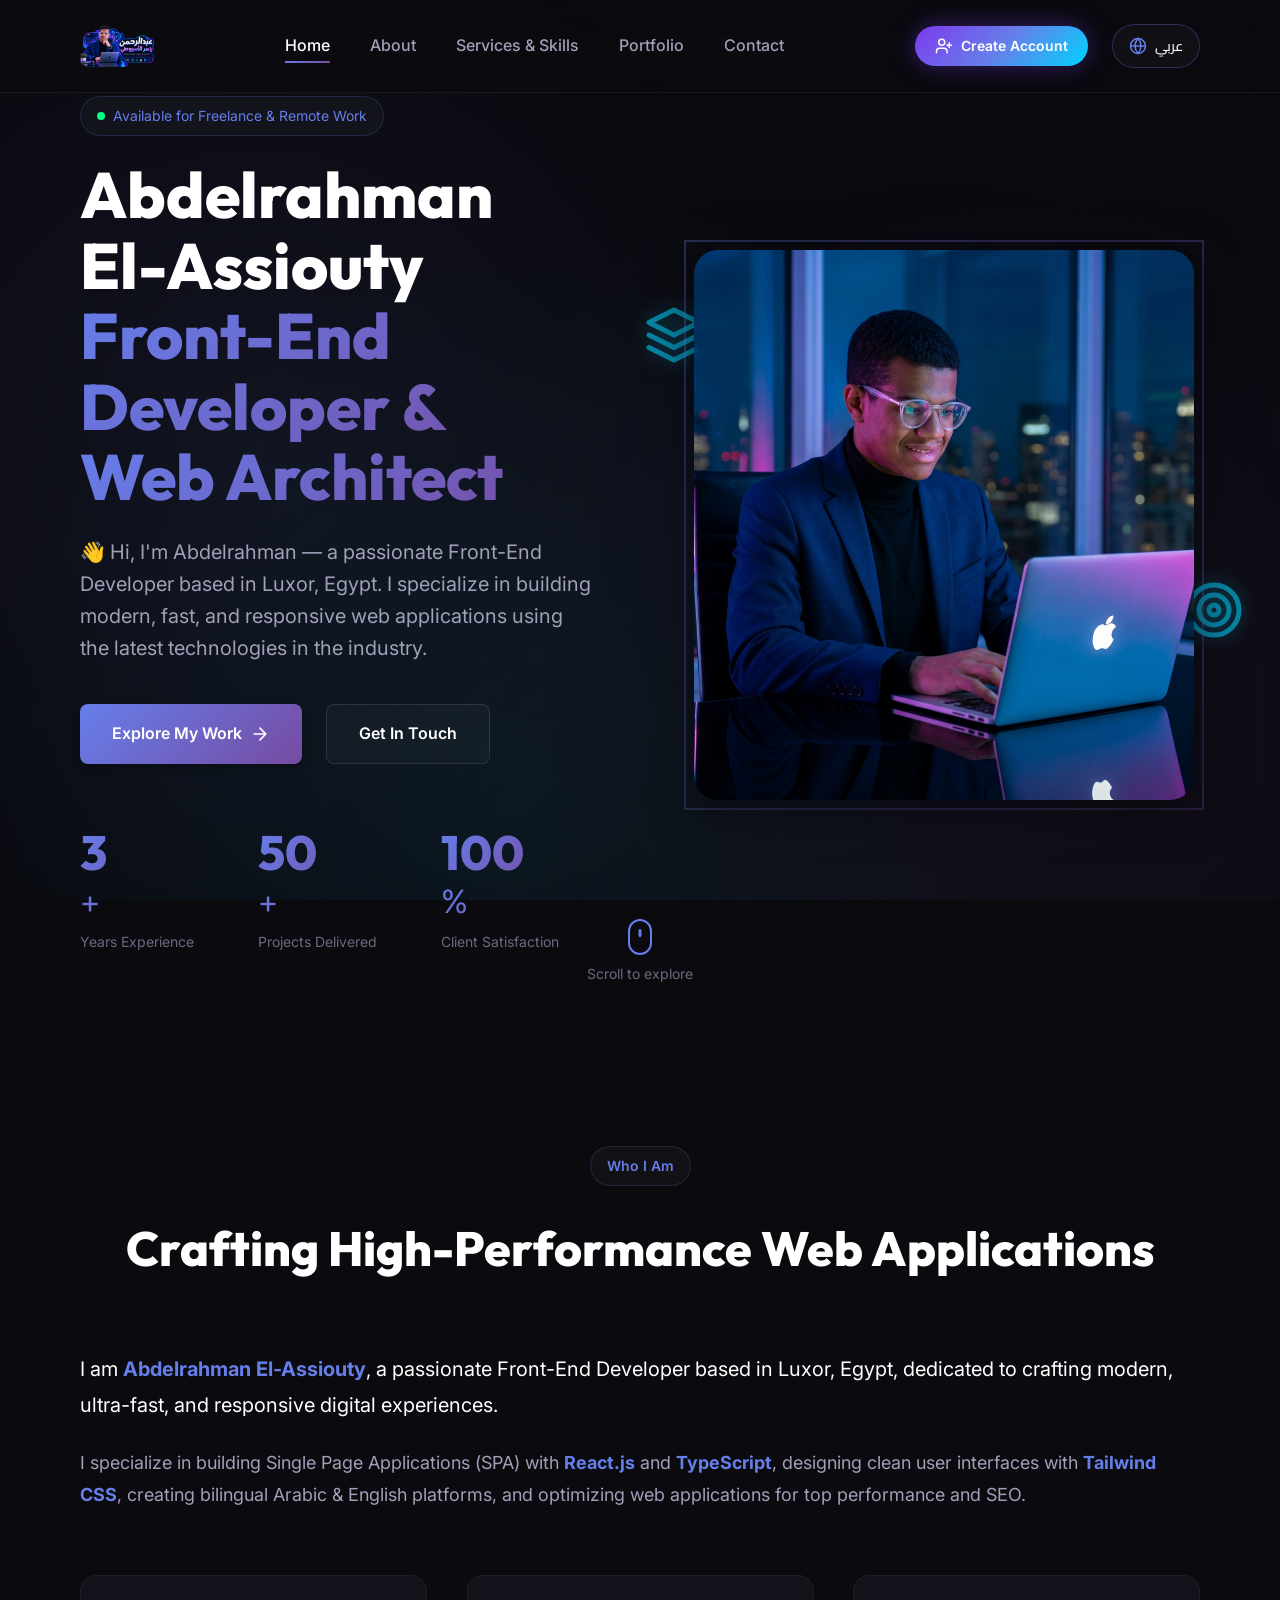
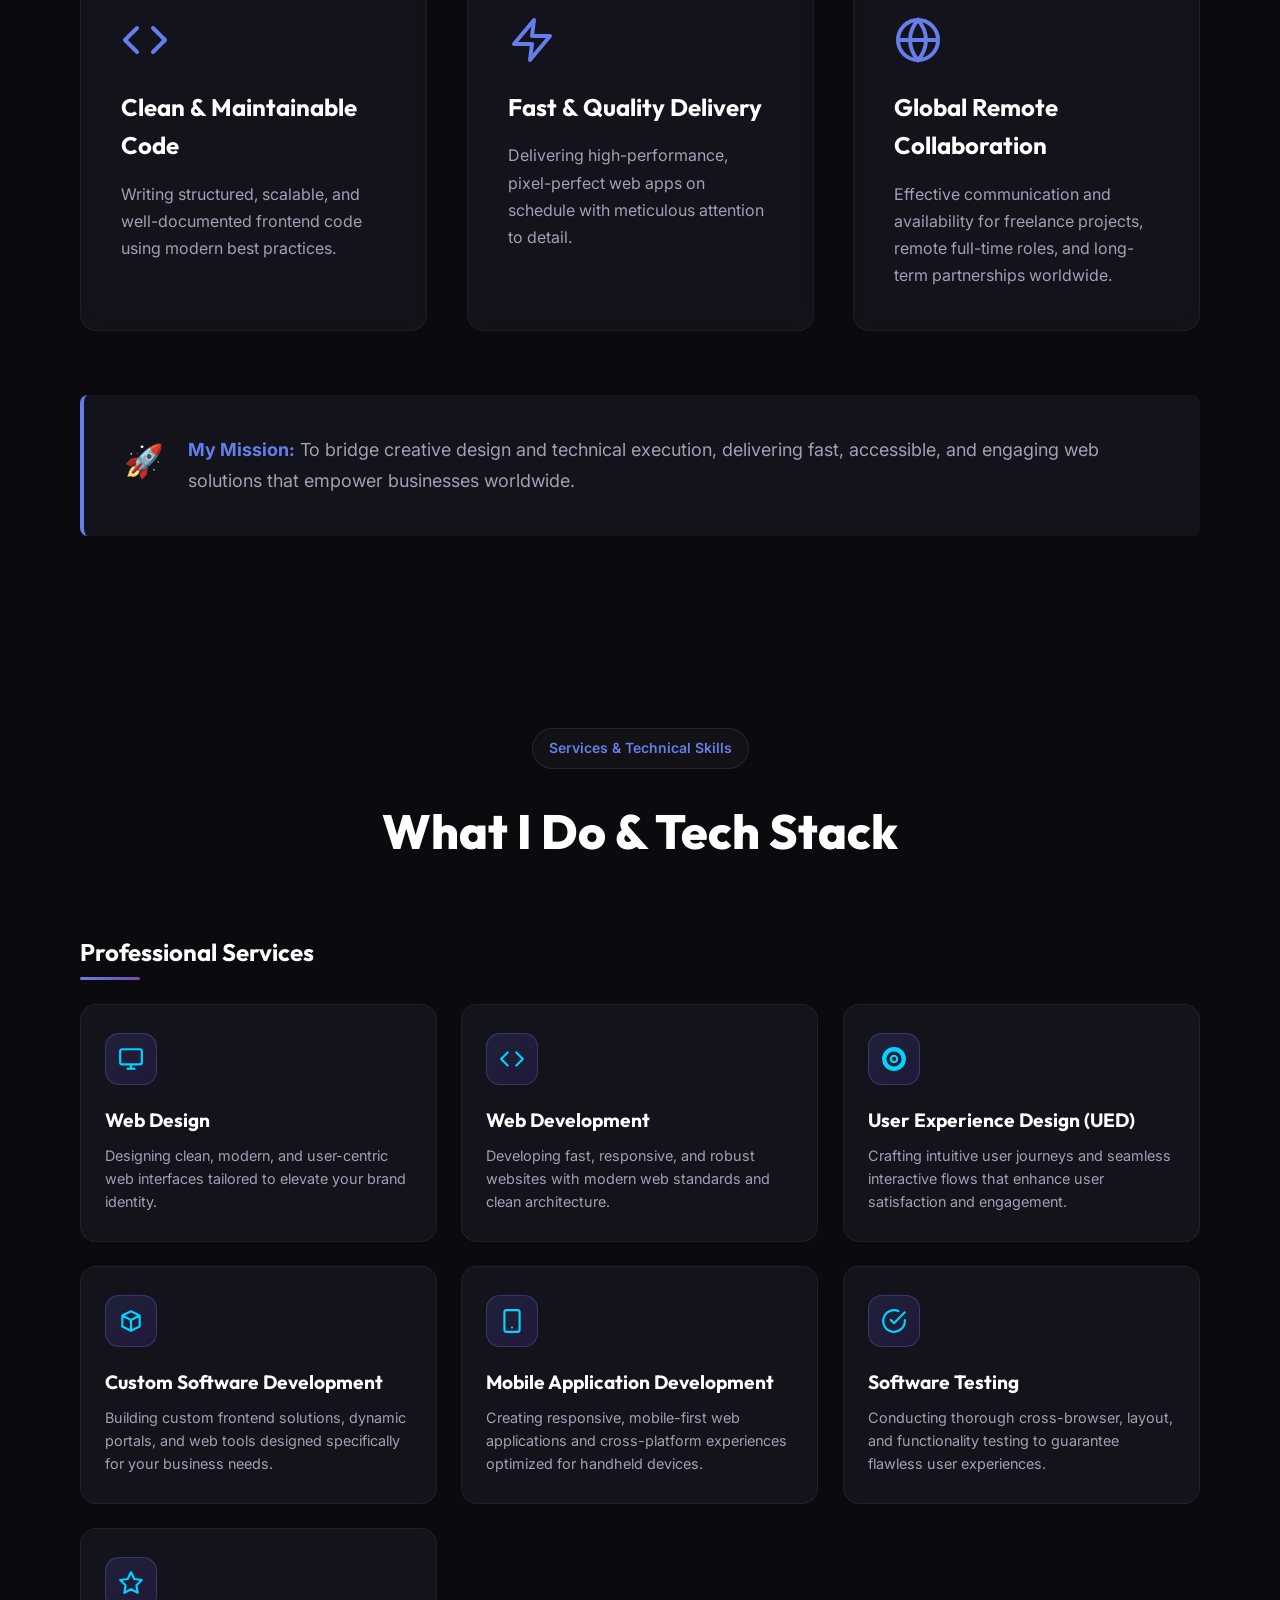
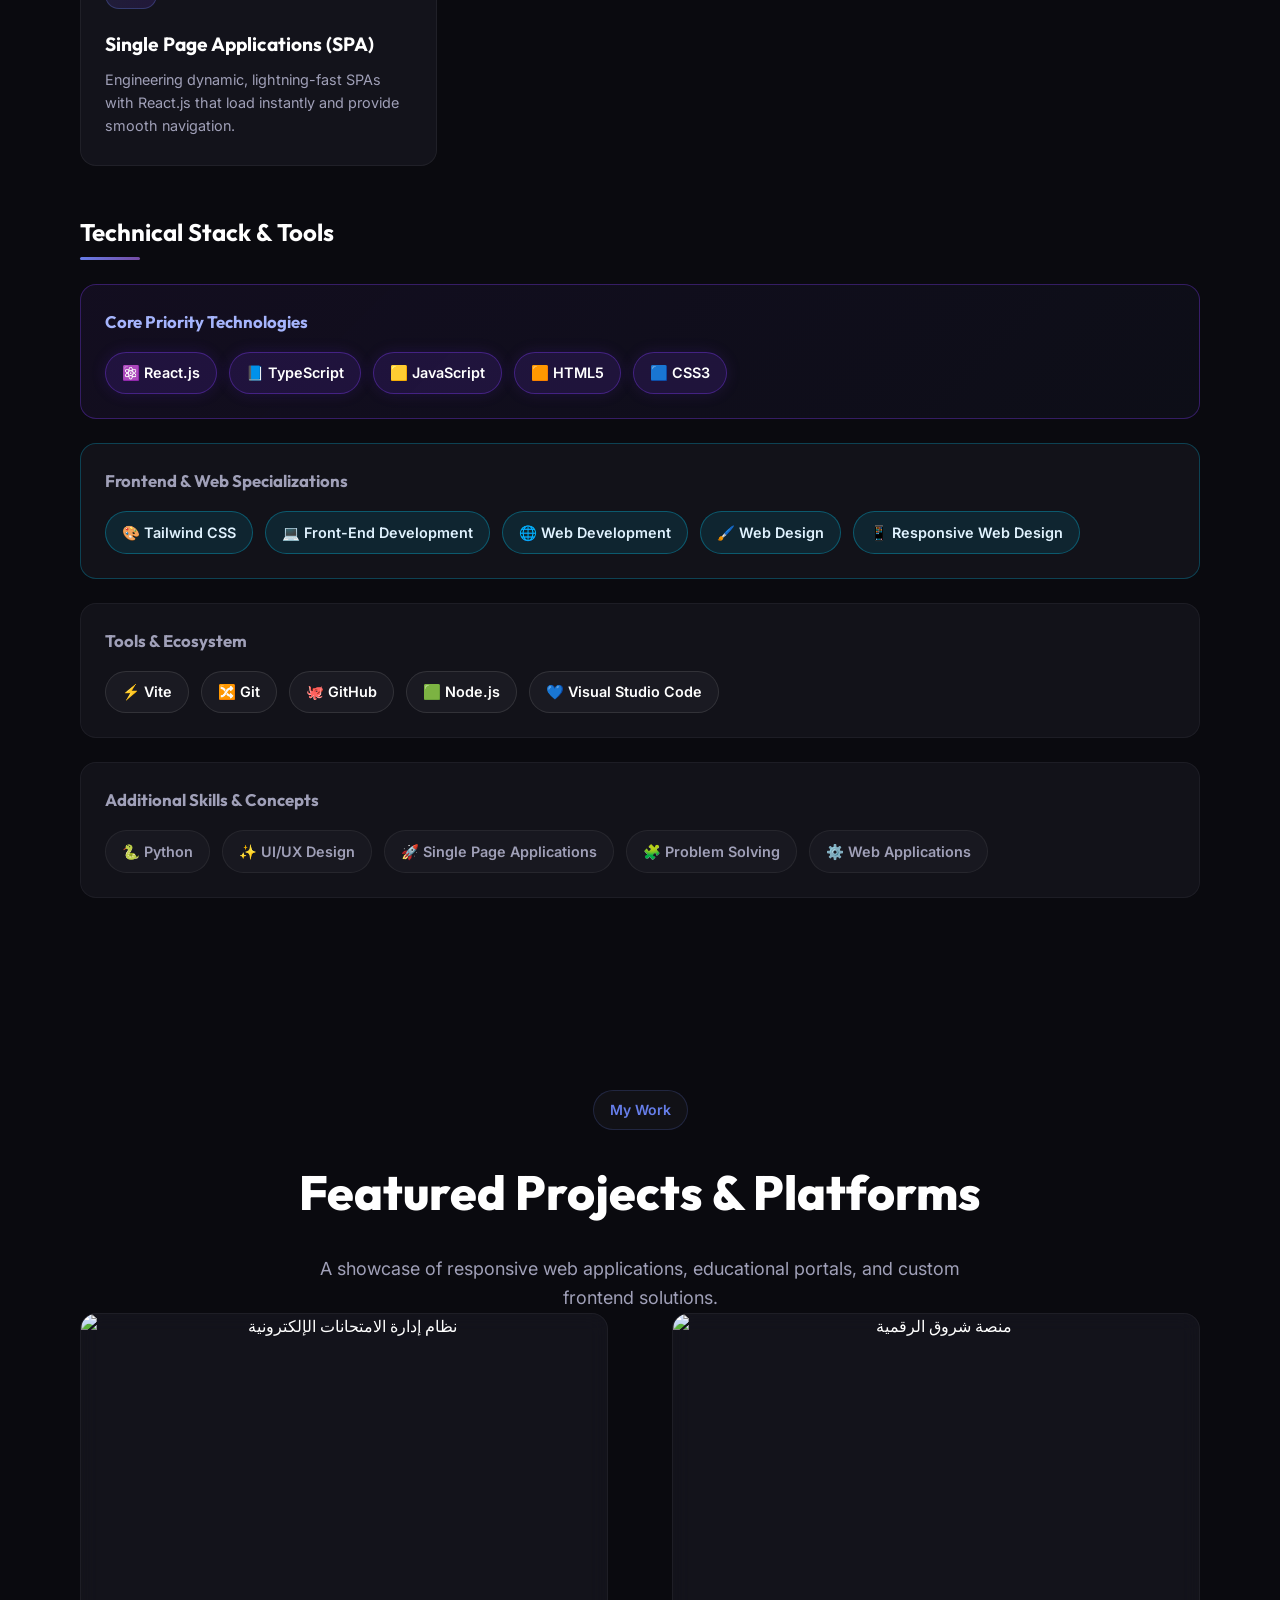
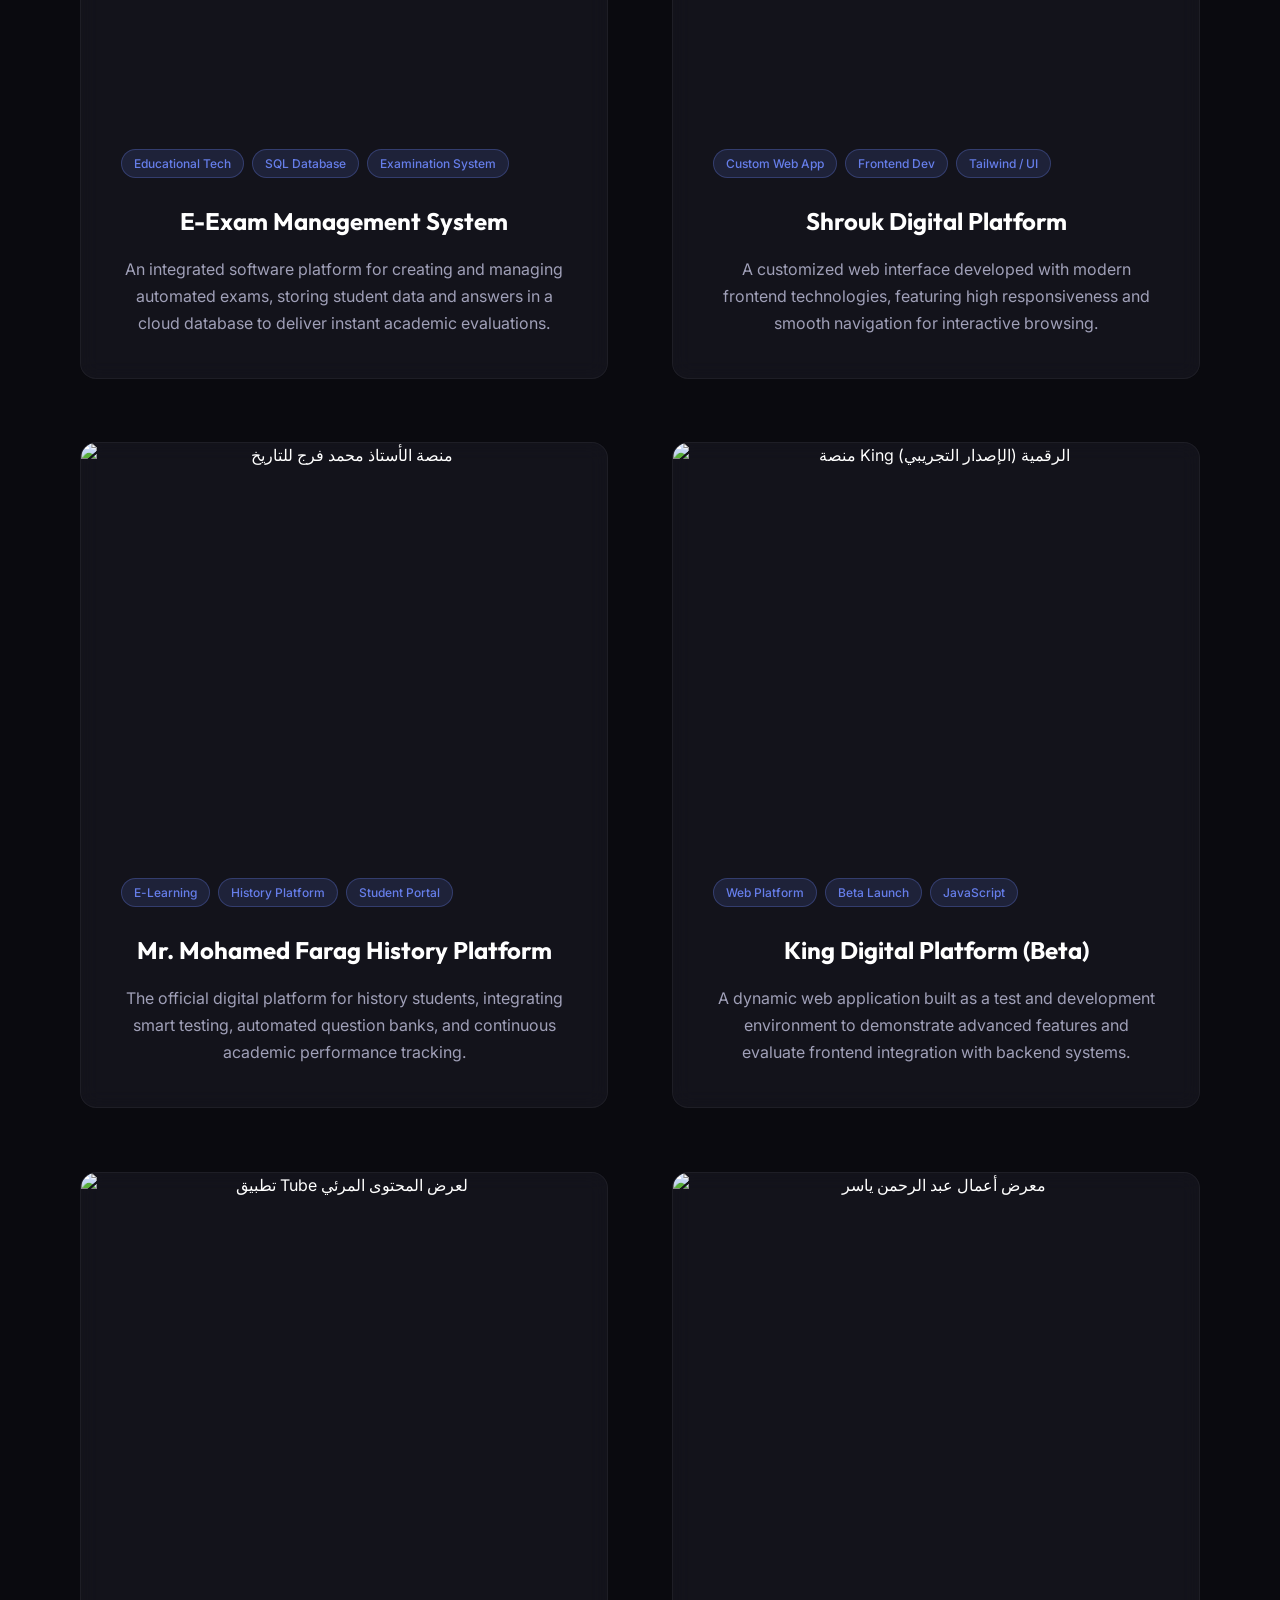
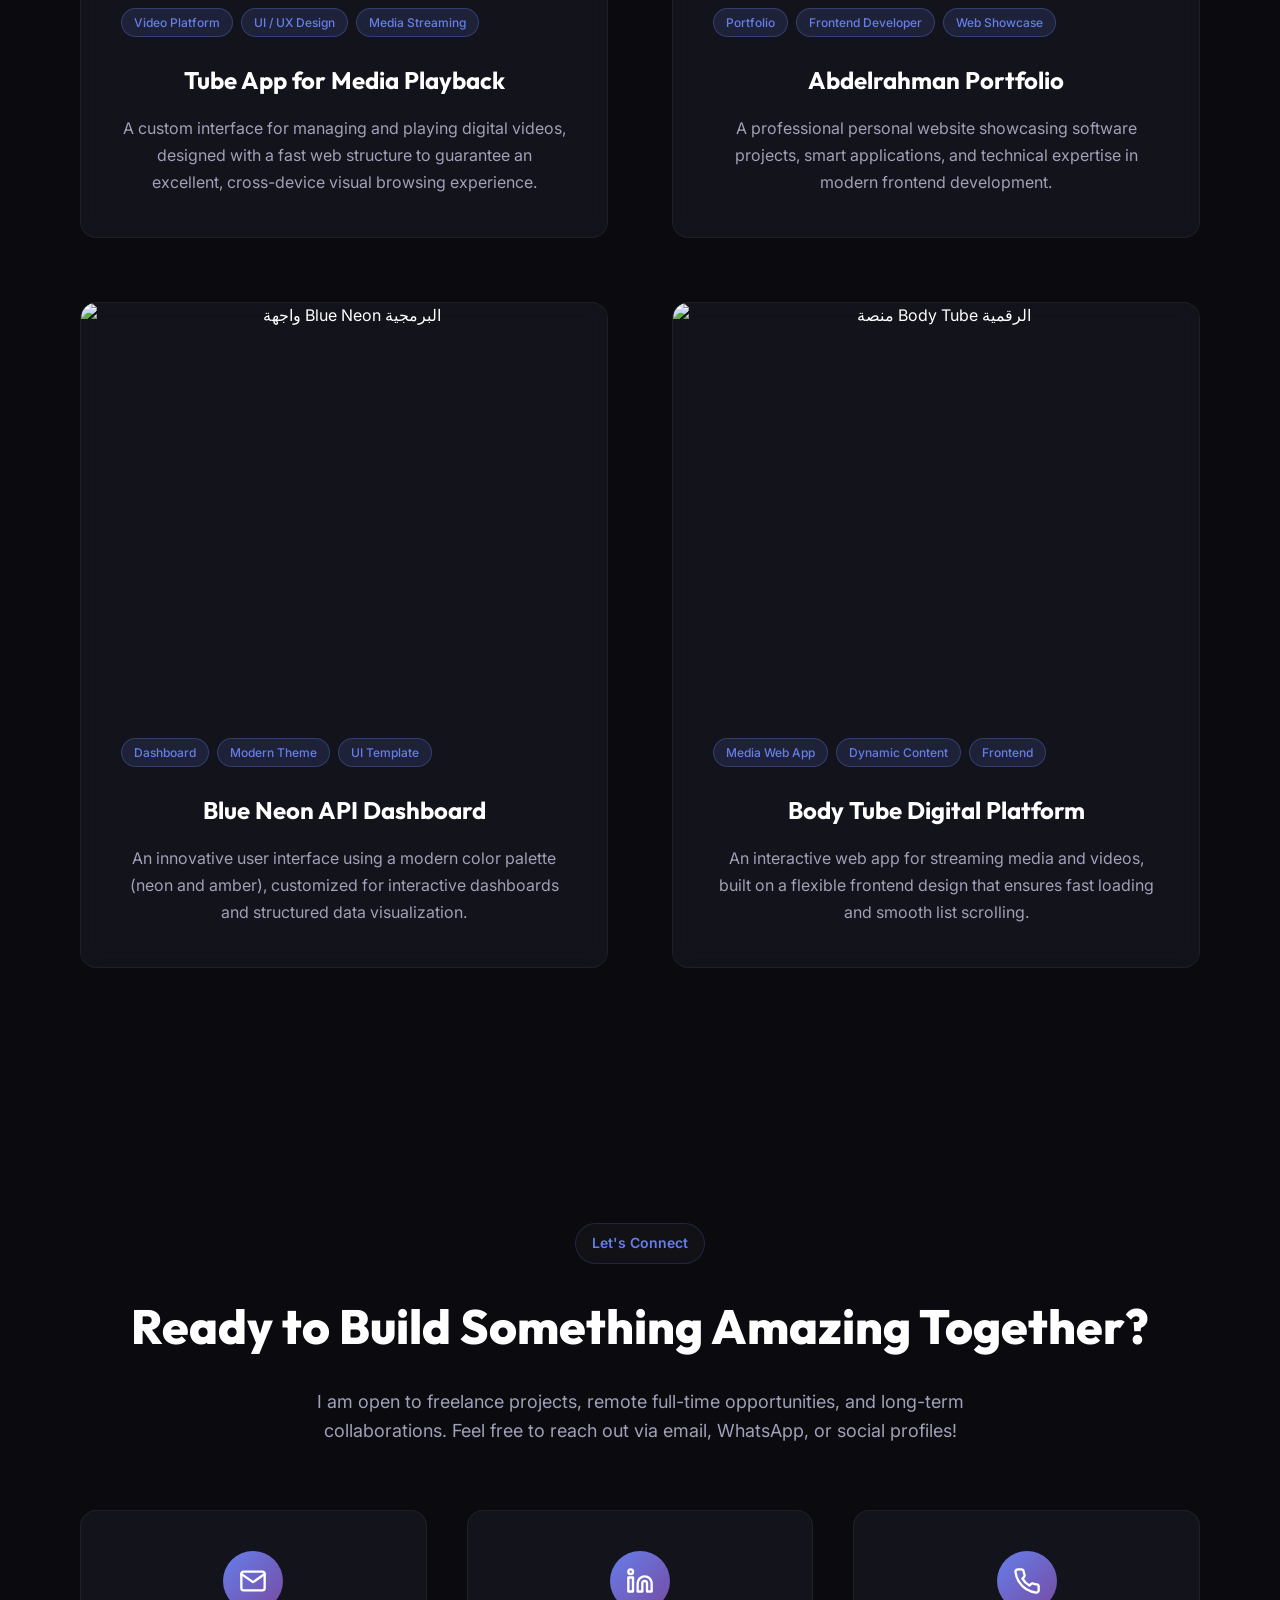
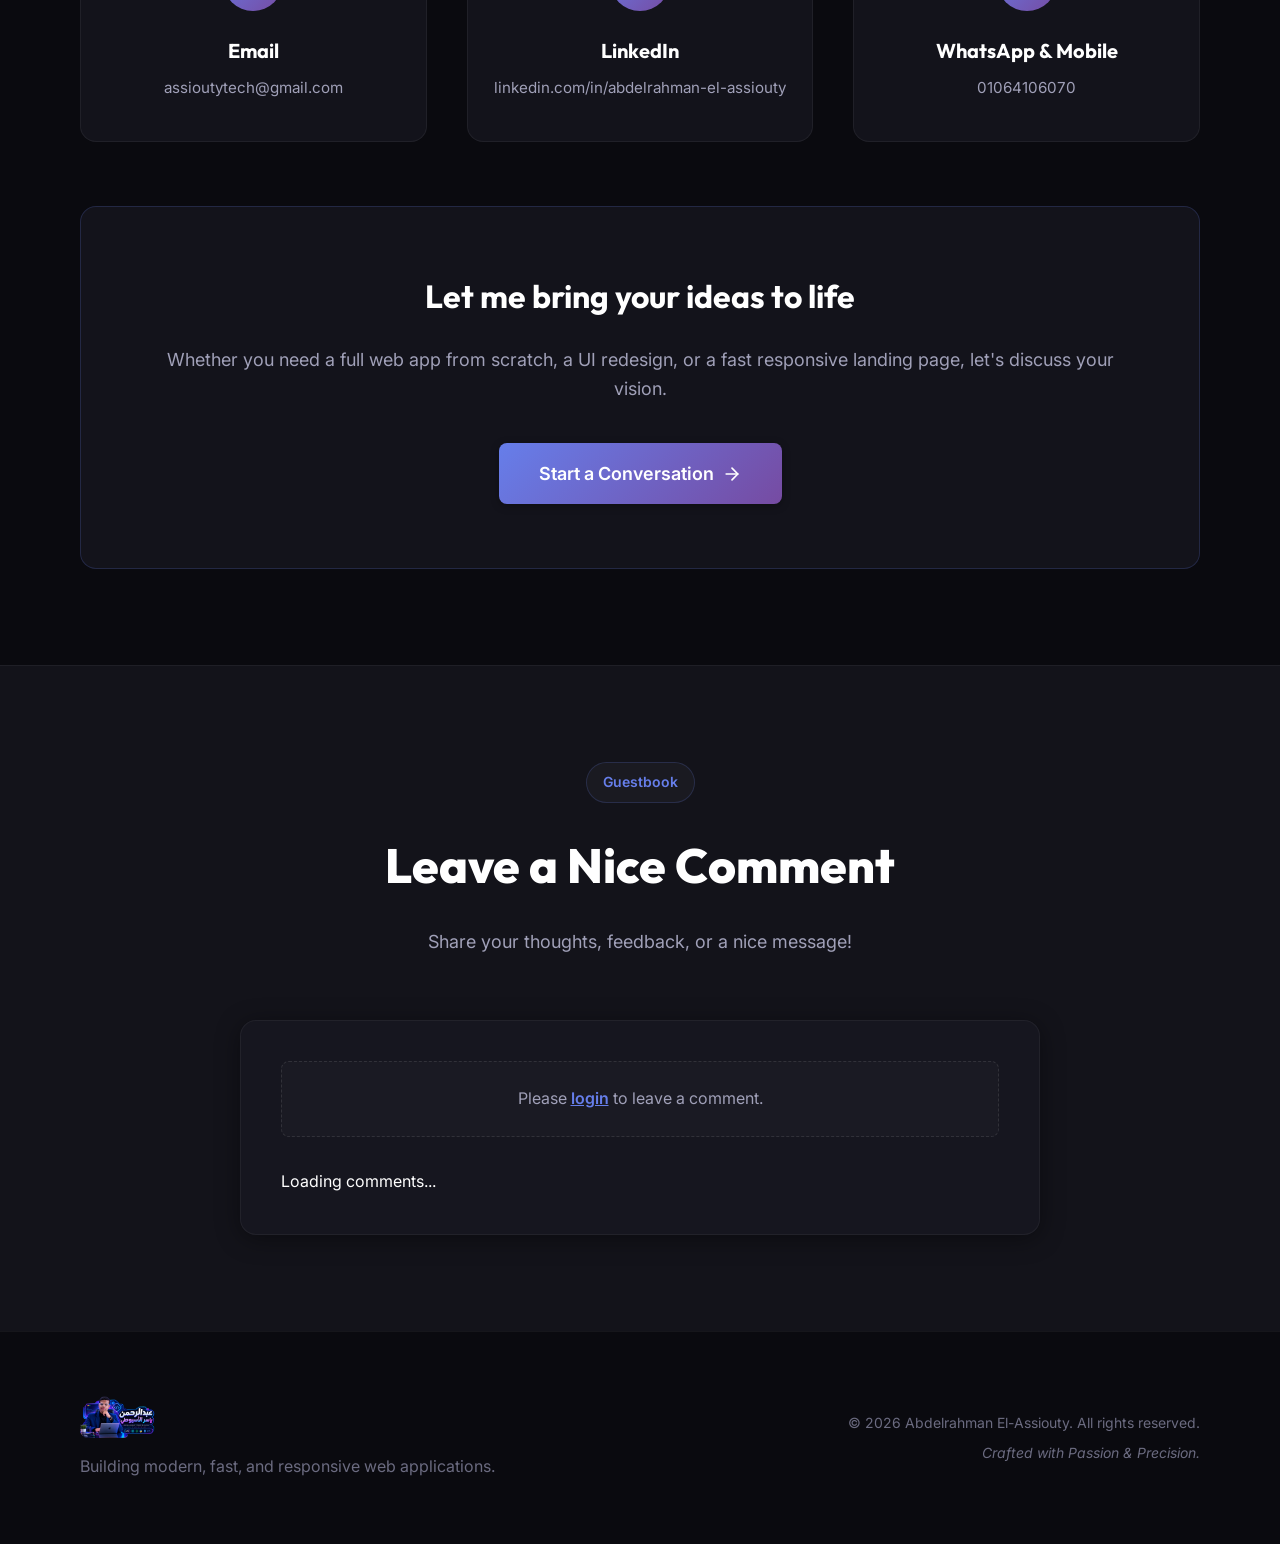
==== index.html @ 9c81dc6d "SEO: add Arabic & English keywords, Schema.org JSON-LD Person profile, fix full banner logo display" ====
<!DOCTYPE html>
<html lang="en" dir="ltr">

<head>
    <meta charset="UTF-8">
    <meta name="viewport" content="width=device-width, initial-scale=1.0">
    <meta name="google-site-verification" content="vV6owW7Lyxowc3Xe5vdV4BQ0BNHvV-i8G5-5u8G5HIw" />
    <title>عبدالرحمن الاسيوطي | Abdelrahman El-Assiouty | مبرمج ومطور واجهات ويب</title>
    <meta name="description"
        content="الموقع الرسمي للمبرمج عبدالرحمن الأسيوطي (عبدالرحمن ياسر) - مطور واجهات أمامية ومهندس مواقع ويب متخصص في React.js و JavaScript وتصميم مواقع احترافية. Official Portfolio of Abdelrahman El-Assiouty (Abdelrahman Yasser), Front-End Developer.">
    <meta name="keywords"
        content="عبدالرحمن الاسيوطي, عبدالرحمن الأسيوطي, المبرمج عبدالرحمن الاسيوطي, عبدالرحمن ياسر, مبرمج مواقع, مطور واجهات, مبرمج الأقصر, مصمم مواقع مصر, Abdelrahman El-Assiouty, Abdelrahman Assiouty, Abdelrahman Yasser, Abdelrahman Elassiouty, Front-End Developer Luxor, Web Developer Egypt, React Developer, UI UX Designer, Assiouty Tech">
    <meta name="author" content="Abdelrahman El-Assiouty (عبدالرحمن الأسيوطي)">
    <meta name="robots" content="index, follow, max-image-preview:large, max-snippet:-1, max-video-preview:-1">
    
    <!-- Open Graph / Facebook -->
    <meta property="og:type" content="website">
    <meta property="og:url" content="https://assiouty-tech.vercel.app/">
    <meta property="og:title" content="عبدالرحمن الأسيوطي | Abdelrahman El-Assiouty - مبرمج ومطور ويب">
    <meta property="og:description" content="الموقع الشخصي للمبرمج عبدالرحمن الأسيوطي (عبدالرحمن ياسر) - خدمات برمجة وتطوير المواقع والواجهات الأمامية بأعلى احترافية.">
    <meta property="og:image" content="https://assiouty-tech.vercel.app/hero-banner.png">
    <meta property="og:locale" content="ar_EG">
    <meta property="og:locale:alternate" content="en_US">
    <meta property="og:site_name" content="Assiouty Tech">

    <!-- Twitter -->
    <meta name="twitter:card" content="summary_large_image">
    <meta name="twitter:url" content="https://assiouty-tech.vercel.app/">
    <meta name="twitter:title" content="عبدالرحمن الأسيوطي | Abdelrahman El-Assiouty">
    <meta name="twitter:description" content="المبرمج عبدالرحمن الأسيوطي - Front-End Developer & Web Architect.">
    <meta name="twitter:image" content="https://assiouty-tech.vercel.app/hero-banner.png">

    <!-- Schema.org JSON-LD Structured Data for Google Rich Snippets -->
    <script type="application/ld+json">
    {
      "@context": "https://schema.org",
      "@type": "Person",
      "name": "Abdelrahman El-Assiouty",
      "alternateName": ["عبدالرحمن الأسيوطي", "المبرمج عبدالرحمن الاسيوطي", "عبدالرحمن ياسر", "Abdelrahman Yasser", "Abdelrahman Assiouty", "Abdelrahman Elassiouty"],
      "url": "https://assiouty-tech.vercel.app/",
      "image": "https://assiouty-tech.vercel.app/hero-banner.png",
      "jobTitle": "Front-End Developer & Web Architect",
      "worksFor": {
        "@type": "Organization",
        "name": "Freelance"
      },
      "address": {
        "@type": "PostalAddress",
        "addressLocality": "Luxor",
        "addressCountry": "Egypt"
      },
      "sameAs": [
        "https://github.com/Abdelrahmanluxor2024",
        "https://assiouty-tech.vercel.app/"
      ],
      "knowsAbout": [
        "Front-End Development",
        "React.js",
        "JavaScript",
        "TypeScript",
        "Web Design",
        "UI/UX",
        "HTML/CSS",
        "تطوير المواقع",
        "تصميم واجهات المستخدم"
      ],
      "description": "عبدالرحمن الأسيوطي (عبدالرحمن ياسر) - مبرمج ومطور واجهات أمامية ومواقع ويب مقيم في الأقصر، مصر."
    }
    </script>

    <link rel="canonical" href="https://assiouty-tech.vercel.app/">
    <link rel="stylesheet" href="index.css">
    <link rel="preconnect" href="https://fonts.googleapis.com">
    <link rel="preconnect" href="https://fonts.gstatic.com" crossorigin>
    <link
        href="https://fonts.googleapis.com/css2?family=Inter:wght@300;400;500;600;700;800&family=Outfit:wght@300;400;500;600;700;800&family=Cairo:wght@300;400;500;600;700;800&display=swap"
        rel="stylesheet">
</head>

<body>
    <!-- Animated Background -->
    <div class="bg-animation">
        <div class="neural-network"></div>
        <div class="grid-overlay"></div>
    </div>

    <!-- Navigation -->
    <nav class="navbar" id="navbar">
        <div class="nav-container">
            <div class="logo">
                <img src="hero-banner.png" alt="Abdelrahman El-Assiouty" class="brand-avatar-mini">
            </div>
            <ul class="nav-menu">
                <li><a href="#home" class="nav-link active">Home</a></li>
                <li><a href="#about" class="nav-link">About</a></li>
                <li><a href="#expertise" class="nav-link">Expertise</a></li>
                <li><a href="#portfolio" class="nav-link">Portfolio</a></li>
                <li style="display: none;"><a href="#videos" class="nav-link">Videos</a></li>
                <li><a href="#contact" class="nav-link">Contact</a></li>
            </ul>
            <div class="nav-actions">
                <!-- Auth Container (Login/Logout) -->
                <div id="auth-container">
                    <a href="login.html?mode=signup" class="auth-button create-account-btn" id="auth-button">
                        <svg class="auth-icon" viewBox="0 0 24 24" fill="none" stroke="currentColor">
                            <path d="M16 21v-2a4 4 0 0 0-4-4H6a4 4 0 0 0-4 4v2" stroke-width="2" stroke-linecap="round" stroke-linejoin="round"/>
                            <circle cx="9" cy="7" r="4" stroke-width="2" stroke-linecap="round" stroke-linejoin="round"/>
                            <line x1="19" y1="8" x2="19" y2="14" stroke-width="2" stroke-linecap="round"/>
                            <line x1="22" y1="11" x2="16" y2="11" stroke-width="2" stroke-linecap="round"/>
                        </svg>
                        <span class="auth-text">Create Account</span>
                    </a>
                </div>

                <!-- Language Toggle -->
                <button class="language-toggle" id="language-toggle">
                    <svg class="lang-icon" viewBox="0 0 24 24" fill="none" stroke="currentColor">
                        <circle cx="12" cy="12" r="10" stroke-width="2" />
                        <path
                            d="M2 12h20M12 2a15.3 15.3 0 0 1 4 10 15.3 15.3 0 0 1-4 10 15.3 15.3 0 0 1-4-10 15.3 15.3 0 0 1 4-10z"
                            stroke-width="2" />
                    </svg>
                    <span class="lang-text">عربي</span>
                </button>

                <!-- Mobile Menu Toggle -->
                <button class="nav-toggle" id="nav-toggle">
                    <span></span>
                    <span></span>
                    <span></span>
                </button>
            </div>
        </div>
    </nav>

    <!-- Hero Section -->
    <section class="hero" id="home">
        <div class="container hero-container">
            <div class="hero-content">
                <div class="hero-text">
                    <div class="hero-label">
                        <span class="pulse-dot"></span>
                        Available for Freelance & Remote Work
                    </div>
                    <h1 class="hero-title">
                        <span class="title-line">Abdelrahman El-Assiouty</span>
                        <span class="title-gradient">Front-End Developer &</span>
                        <span class="title-gradient">Web Architect</span>
                    </h1>
                    <p class="hero-description">
                        👋 Hi, I'm Abdelrahman — a passionate Front-End Developer based in Luxor, Egypt. I specialize in building modern, fast, and responsive web applications using the latest technologies in the industry.
                    </p>
                    <div class="hero-cta">
                        <a href="#portfolio" class="btn btn-primary">
                            <span>Explore My Work</span>
                            <svg class="btn-icon" viewBox="0 0 24 24" fill="none" stroke="currentColor">
                                <path d="M5 12h14M12 5l7 7-7 7" stroke-width="2" stroke-linecap="round"
                                    stroke-linejoin="round" />
                            </svg>
                        </a>
                        <a href="#contact" class="btn btn-secondary">
                            <span>Get In Touch</span>
                        </a>
                    </div>
                    <div class="hero-stats">
                        <div class="stat-item">
                            <span class="stat-number" data-target="3">0</span><span class="stat-plus">+</span>
                            <span class="stat-label">Years Experience</span>
                        </div>
                        <div class="stat-item">
                            <span class="stat-number" data-target="50">0</span><span class="stat-plus">+</span>
                            <span class="stat-label">Projects Delivered</span>
                        </div>
                        <div class="stat-item">
                            <span class="stat-number" data-target="100">0</span><span class="stat-plus">%</span>
                            <span class="stat-label">Client Satisfaction</span>
                        </div>
                    </div>
                </div>
            </div>
            <div class="hero-visual">
                <div class="portrait-container">
                    <div class="portrait-glow"></div>
                    <img src="aaa.jpeg" alt="Abdelrahman El-Assiouty - Front-End Developer" class="portrait-image hero-portrait-banner">
                    <div class="portrait-frame"></div>
                    <div class="floating-elements">
                        <div class="float-element" style="--delay: 0s; --duration: 3s;">
                            <svg viewBox="0 0 24 24" fill="none" stroke="currentColor">
                                <path d="M12 2L2 7l10 5 10-5-10-5zM2 17l10 5 10-5M2 12l10 5 10-5" stroke-width="2"
                                    stroke-linecap="round" stroke-linejoin="round" />
                            </svg>
                        </div>
                        <div class="float-element" style="--delay: 1s; --duration: 4s;">
                            <svg viewBox="0 0 24 24" fill="none" stroke="currentColor">
                                <circle cx="12" cy="12" r="10" stroke-width="2" />
                                <circle cx="12" cy="12" r="6" stroke-width="2" />
                                <circle cx="12" cy="12" r="2" stroke-width="2" />
                            </svg>
                        </div>
                        <div class="float-element" style="--delay: 2s; --duration: 3.5s;">
                            <svg viewBox="0 0 24 24" fill="none" stroke="currentColor">
                                <polyline points="22 12 18 12 15 21 9 3 6 12 2 12" stroke-width="2"
                                    stroke-linecap="round" stroke-linejoin="round" />
                            </svg>
                        </div>
                    </div>
                </div>
            </div>
        </div>
        <div class="scroll-indicator">
            <div class="mouse">
                <div class="wheel"></div>
            </div>
            <span>Scroll to explore</span>
        </div>
    </section>

    <!-- About Section -->
    <section class="about" id="about">
        <div class="container">
            <div class="section-header">
                <span class="section-label">Who I Am</span>
                <h2 class="section-title">Crafting the Future with Code & Intelligence</h2>
            </div>
            <div class="about-content">
                <div class="about-text">
                    <div class="about-intro">
                        <p class="intro-paragraph highlight">
                            I am <strong>Abdelrahman El-Assiouty</strong>, a passionate Front-End Developer based in Luxor, Egypt, dedicated to crafting modern, ultra-fast, and responsive digital experiences.
                        </p>
                        <p class="intro-paragraph">
                            I specialize in building Single Page Applications (SPA) with <strong>React.js</strong> and <strong>TypeScript</strong>, designing clean user interfaces with <strong>Tailwind CSS</strong>, creating bilingual Arabic & English platforms, and optimizing web applications for top performance and SEO.
                        </p>
                    </div>

                    <div class="philosophy-grid">
                        <div class="philosophy-card">
                            <div class="card-icon">
                                <svg viewBox="0 0 24 24" fill="none" stroke="currentColor">
                                    <polyline points="16 18 22 12 16 6" stroke-width="2" stroke-linecap="round" stroke-linejoin="round" />
                                    <polyline points="8 6 2 12 8 18" stroke-width="2" stroke-linecap="round" stroke-linejoin="round" />
                                </svg>
                            </div>
                            <h3>Clean & Maintainable Code</h3>
                            <p>Writing structured, scalable, and well-documented frontend code using modern best practices.</p>
                        </div>

                        <div class="philosophy-card">
                            <div class="card-icon">
                                <svg viewBox="0 0 24 24" fill="none" stroke="currentColor">
                                    <polygon points="13 2 3 14 12 14 11 22 21 10 12 10 13 2" stroke-width="2" stroke-linecap="round" stroke-linejoin="round" />
                                </svg>
                            </div>
                            <h3>Fast & Quality Delivery</h3>
                            <p>Delivering high-performance, pixel-perfect web apps on schedule with meticulous attention to detail.</p>
                        </div>

                        <div class="philosophy-card">
                            <div class="card-icon">
                                <svg viewBox="0 0 24 24" fill="none" stroke="currentColor">
                                    <circle cx="12" cy="12" r="10" stroke-width="2" />
                                    <line x1="2" y1="12" x2="22" y2="12" stroke-width="2" />
                                    <path d="M12 2a15.3 15.3 0 0 1 4 10 15.3 15.3 0 0 1-4 10 15.3 15.3 0 0 1-4-10 15.3 15.3 0 0 1 4-10z" stroke-width="2" />
                                </svg>
                            </div>
                            <h3>Global Remote Collaboration</h3>
                            <p>Effective communication and availability for freelance projects, remote full-time roles, and long-term partnerships worldwide.</p>
                        </div>
                    </div>

                    <div class="mission-statement">
                        <div class="mission-icon">🚀</div>
                        <p>
                            <strong>My Mission:</strong> To bridge creative design and technical execution, delivering fast, accessible, and engaging web solutions that empower businesses worldwide.
                        </p>
                    </div>
                </div>
            </div>
        </div>
    </section>

    <!-- Expertise & Services Section -->
    <section class="expertise" id="expertise">
        <div class="container">
            <div class="section-header">
                <span class="section-label">Services & Technical Skills</span>
                <h2 class="section-title">What I Do & Tech Stack</h2>
            </div>

            <!-- Services Sub-Grid -->
            <h3 class="services-subheading">Professional Services</h3>
            <div class="services-grid">
                <div class="service-card">
                    <div class="service-icon">
                        <svg viewBox="0 0 24 24" fill="none" stroke="currentColor">
                            <rect x="2" y="3" width="20" height="14" rx="2" ry="2" stroke-width="2"/>
                            <line x1="8" y1="21" x2="16" y2="21" stroke-width="2"/>
                            <line x1="12" y1="17" x2="12" y2="21" stroke-width="2"/>
                        </svg>
                    </div>
                    <h3>Web Design</h3>
                    <p>Designing clean, modern, and user-centric web interfaces tailored to elevate your brand identity.</p>
                </div>

                <div class="service-card">
                    <div class="service-icon">
                        <svg viewBox="0 0 24 24" fill="none" stroke="currentColor">
                            <polyline points="16 18 22 12 16 6" stroke-width="2" stroke-linecap="round" stroke-linejoin="round"/>
                            <polyline points="8 6 2 12 8 18" stroke-width="2" stroke-linecap="round" stroke-linejoin="round"/>
                        </svg>
                    </div>
                    <h3>Web Development</h3>
                    <p>Developing fast, responsive, and robust websites with modern web standards and clean architecture.</p>
                </div>

                <div class="service-card">
                    <div class="service-icon">
                        <svg viewBox="0 0 24 24" fill="none" stroke="currentColor">
                            <path d="M12 2a10 10 0 1 0 10 10A10 10 0 0 0 12 2zm0 18a8 8 0 1 1 8-8 8 8 0 0 1-8 8z" stroke-width="2"/>
                            <circle cx="12" cy="12" r="3" stroke-width="2"/>
                        </svg>
                    </div>
                    <h3>User Experience Design (UED)</h3>
                    <p>Crafting intuitive user journeys and seamless interactive flows that enhance user satisfaction and engagement.</p>
                </div>

                <div class="service-card">
                    <div class="service-icon">
                        <svg viewBox="0 0 24 24" fill="none" stroke="currentColor">
                            <path d="M20 7l-8-4-8 4m16 0l-8 4m8-4v10l-8 4m0-10L4 7m8 4v10M4 7v10l8 4" stroke-width="2" stroke-linecap="round" stroke-linejoin="round"/>
                        </svg>
                    </div>
                    <h3>Custom Software Development</h3>
                    <p>Building custom frontend solutions, dynamic portals, and web tools designed specifically for your business needs.</p>
                </div>

                <div class="service-card">
                    <div class="service-icon">
                        <svg viewBox="0 0 24 24" fill="none" stroke="currentColor">
                            <rect x="5" y="2" width="14" height="20" rx="2" ry="2" stroke-width="2"/>
                            <line x1="12" y1="18" x2="12.01" y2="18" stroke-width="2" stroke-linecap="round"/>
                        </svg>
                    </div>
                    <h3>Mobile Application Development</h3>
                    <p>Creating responsive, mobile-first web applications and cross-platform experiences optimized for handheld devices.</p>
                </div>

                <div class="service-card">
                    <div class="service-icon">
                        <svg viewBox="0 0 24 24" fill="none" stroke="currentColor">
                            <path d="M22 11.08V12a10 10 0 1 1-5.93-9.14" stroke-width="2" stroke-linecap="round" stroke-linejoin="round"/>
                            <polyline points="22 4 12 14.01 9 11.01" stroke-width="2" stroke-linecap="round" stroke-linejoin="round"/>
                        </svg>
                    </div>
                    <h3>Software Testing</h3>
                    <p>Conducting thorough cross-browser, layout, and functionality testing to guarantee flawless user experiences.</p>
                </div>

                <div class="service-card">
                    <div class="service-icon">
                        <svg viewBox="0 0 24 24" fill="none" stroke="currentColor">
                            <polygon points="12 2 15.09 8.26 22 9.27 17 14.14 18.18 21.02 12 17.77 5.82 21.02 7 14.14 2 9.27 8.91 8.26 12 2" stroke-width="2" stroke-linecap="round" stroke-linejoin="round"/>
                        </svg>
                    </div>
                    <h3>Single Page Applications (SPA)</h3>
                    <p>Engineering dynamic, lightning-fast SPAs with React.js that load instantly and provide smooth navigation.</p>
                </div>
            </div>

            <!-- Categorized Skills Section -->
            <h3 class="skills-subheading">Technical Stack & Tools</h3>
            <div class="skills-categorized-container">
                <!-- Priority 1: Top Priority -->
                <div class="skill-category-block skill-cat-priority">
                    <h4 class="cat-title">Core Priority Technologies</h4>
                    <div class="skills-flex-wrap">
                        <span class="skill-badge priority-badge">⚛️ React.js</span>
                        <span class="skill-badge priority-badge">📘 TypeScript</span>
                        <span class="skill-badge priority-badge">🟨 JavaScript</span>
                        <span class="skill-badge priority-badge">🟧 HTML5</span>
                        <span class="skill-badge priority-badge">🟦 CSS3</span>
                    </div>
                </div>

                <!-- Priority 2: Important -->
                <div class="skill-category-block skill-cat-important">
                    <h4 class="cat-title">Frontend & Web Specializations</h4>
                    <div class="skills-flex-wrap">
                        <span class="skill-badge important-badge">🎨 Tailwind CSS</span>
                        <span class="skill-badge important-badge">💻 Front-End Development</span>
                        <span class="skill-badge important-badge">🌐 Web Development</span>
                        <span class="skill-badge important-badge">🖌️ Web Design</span>
                        <span class="skill-badge important-badge">📱 Responsive Web Design</span>
                    </div>
                </div>

                <!-- Priority 3: Tools -->
                <div class="skill-category-block skill-cat-tools">
                    <h4 class="cat-title">Tools & Ecosystem</h4>
                    <div class="skills-flex-wrap">
                        <span class="skill-badge tool-badge">⚡ Vite</span>
                        <span class="skill-badge tool-badge">🔀 Git</span>
                        <span class="skill-badge tool-badge">🐙 GitHub</span>
                        <span class="skill-badge tool-badge">🟩 Node.js</span>
                        <span class="skill-badge tool-badge">💙 Visual Studio Code</span>
                    </div>
                </div>

                <!-- Priority 4: Additional -->
                <div class="skill-category-block skill-cat-additional">
                    <h4 class="cat-title">Additional Skills & Concepts</h4>
                    <div class="skills-flex-wrap">
                        <span class="skill-badge additional-badge">🐍 Python</span>
                        <span class="skill-badge additional-badge">✨ UI/UX Design</span>
                        <span class="skill-badge additional-badge">🚀 Single Page Applications</span>
                        <span class="skill-badge additional-badge">🧩 Problem Solving</span>
                        <span class="skill-badge additional-badge">⚙️ Web Applications</span>
                    </div>
                </div>
            </div>
        </div>
    </section>

    <!-- Portfolio Section -->
    <section class="portfolio" id="portfolio">
        <div class="container">
            <div class="section-header">
                <span class="section-label">My Work</span>
                <h2 class="section-title">Featured Projects & Websites</h2>
                <p class="section-description">
                    A showcase of cutting-edge projects that demonstrate my expertise in AI, web development, and
                    intelligent systems.
                </p>
                     <div class="portfolio-grid">

                <!-- Project Card 1 — منصة الامتحانات الرقمية (exams-iota) -->
                <a href="https://exams-iota.vercel.app/" class="project-card" target="_blank" style="text-decoration: none; color: inherit; display: block;">
                    <div class="project-image">
                        <div class="project-overlay">
                            <div class="overlay-content">
                                <div class="project-link">
                                    <svg viewBox="0 0 24 24" fill="none" stroke="currentColor">
                                        <path d="M18 13v6a2 2 0 0 1-2 2H5a2 2 0 0 1-2-2V8a2 2 0 0 1 2-2h6"
                                            stroke-width="2" stroke-linecap="round" stroke-linejoin="round" />
                                        <polyline points="15 3 21 3 21 9" stroke-width="2" stroke-linecap="round"
                                            stroke-linejoin="round" />
                                        <line x1="10" y1="14" x2="21" y2="3" stroke-width="2" stroke-linecap="round"
                                            stroke-linejoin="round" />
                                    </svg>
                                    <span>View Live</span>
                                </div>
                            </div>
                        </div>
                        <img src="https://image.thum.io/get/width/800/crop/600/https://exams-iota.vercel.app/"
                            alt="نظام إدارة الامتحانات الإلكترونية" class="project-thumbnail-img" loading="lazy">
                    </div>
                    <div class="project-content">
                        <div class="project-tags">
                            <span class="project-tag">Educational Tech</span>
                            <span class="project-tag">SQL Database</span>
                            <span class="project-tag">Examination System</span>
                        </div>
                        <h3 class="project-title">نظام إدارة الامتحانات الإلكترونية</h3>
                        <p class="project-description">
                            منصة برمجية متكاملة تتيح بناء وإدارة الاختبارات المؤتمتة، وتخزين بيانات الطلاب وإجاباتهم في قاعدة بيانات سحابية منظمة لتقديم تقييم أكاديمي فوري ودقيق.
                        </p>
                    </div>
                </a>

                <!-- Project Card 2 — موقع شروق (shrouk-three) -->
                <a href="https://shrouk-three.vercel.app/" class="project-card" target="_blank" style="text-decoration: none; color: inherit; display: block;">
                    <div class="project-image">
                        <div class="project-overlay">
                            <div class="overlay-content">
                                <div class="project-link">
                                    <svg viewBox="0 0 24 24" fill="none" stroke="currentColor">
                                        <path d="M18 13v6a2 2 0 0 1-2 2H5a2 2 0 0 1-2-2V8a2 2 0 0 1 2-2h6"
                                            stroke-width="2" stroke-linecap="round" stroke-linejoin="round" />
                                        <polyline points="15 3 21 3 21 9" stroke-width="2" stroke-linecap="round"
                                            stroke-linejoin="round" />
                                        <line x1="10" y1="14" x2="21" y2="3" stroke-width="2" stroke-linecap="round"
                                            stroke-linejoin="round" />
                                    </svg>
                                    <span>View Live</span>
                                </div>
                            </div>
                        </div>
                        <img src="https://image.thum.io/get/width/800/crop/600/https://shrouk-three.vercel.app/"
                            alt="منصة شروق الرقمية" class="project-thumbnail-img" loading="lazy">
                    </div>
                    <div class="project-content">
                        <div class="project-tags">
                            <span class="project-tag">Custom Web App</span>
                            <span class="project-tag">Frontend Dev</span>
                            <span class="project-tag">Tailwind / UI</span>
                        </div>
                        <h3 class="project-title">منصة شروق الرقمية</h3>
                        <p class="project-description">
                            واجهة ويب مخصصة ومطورة بأحدث تقنيات واجهات المستخدم، تتميز بسرعة الاستجابة والتنقل السلس لتلبية احتياجات تصفح المحتوى بشكل تفاعلي.
                        </p>
                    </div>
                </a>

                <!-- Project Card 3 — موقع مستر محمد فرج (mr-mohamed-farag) -->
                <a href="https://mr-mohamed-farag.vercel.app/" class="project-card" target="_blank" style="text-decoration: none; color: inherit; display: block;">
                    <div class="project-image">
                        <div class="project-overlay">
                            <div class="overlay-content">
                                <div class="project-link">
                                    <svg viewBox="0 0 24 24" fill="none" stroke="currentColor">
                                        <path d="M18 13v6a2 2 0 0 1-2 2H5a2 2 0 0 1-2-2V8a2 2 0 0 1 2-2h6"
                                            stroke-width="2" stroke-linecap="round" stroke-linejoin="round" />
                                        <polyline points="15 3 21 3 21 9" stroke-width="2" stroke-linecap="round"
                                            stroke-linejoin="round" />
                                        <line x1="10" y1="14" x2="21" y2="3" stroke-width="2" stroke-linecap="round"
                                            stroke-linejoin="round" />
                                    </svg>
                                    <span>View Live</span>
                                </div>
                            </div>
                        </div>
                        <img src="https://image.thum.io/get/width/800/crop/600/https://mr-mohamed-farag.vercel.app/"
                            alt="منصة الأستاذ محمد فرج للتاريخ" class="project-thumbnail-img" loading="lazy">
                    </div>
                    <div class="project-content">
                        <div class="project-tags">
                            <span class="project-tag">E-Learning</span>
                            <span class="project-tag">History Platform</span>
                            <span class="project-tag">Student Portal</span>
                        </div>
                        <h3 class="project-title">منصة الأستاذ محمد فرج للتاريخ</h3>
                        <p class="project-description">
                            المنصة الرقمية الرسمية لطلاب التاريخ، تدمج بين نظام الاختبارات الذكية، وبنك الأسئلة المؤتمت، ومتابعة الأداء الأكاديمي للطلاب بشكل مستمر.
                        </p>
                    </div>
                </a>

                <!-- Project Card 4 — منصة كينج (king-ten-beta) -->
                <a href="https://king-ten-beta.vercel.app/" class="project-card" target="_blank" style="text-decoration: none; color: inherit; display: block;">
                    <div class="project-image">
                        <div class="project-overlay">
                            <div class="overlay-content">
                                <div class="project-link">
                                    <svg viewBox="0 0 24 24" fill="none" stroke="currentColor">
                                        <path d="M18 13v6a2 2 0 0 1-2 2H5a2 2 0 0 1-2-2V8a2 2 0 0 1 2-2h6"
                                            stroke-width="2" stroke-linecap="round" stroke-linejoin="round" />
                                        <polyline points="15 3 21 3 21 9" stroke-width="2" stroke-linecap="round"
                                            stroke-linejoin="round" />
                                        <line x1="10" y1="14" x2="21" y2="3" stroke-width="2" stroke-linecap="round"
                                            stroke-linejoin="round" />
                                    </svg>
                                    <span>View Live</span>
                                </div>
                            </div>
                        </div>
                        <img src="https://image.thum.io/get/width/800/crop/600/https://king-ten-beta.vercel.app/"
                            alt="منصة King الرقمية (الإصدار التجريبي)" class="project-thumbnail-img" loading="lazy">
                    </div>
                    <div class="project-content">
                        <div class="project-tags">
                            <span class="project-tag">Web Platform</span>
                            <span class="project-tag">Beta Launch</span>
                            <span class="project-tag">JavaScript</span>
                        </div>
                        <h3 class="project-title">منصة King الرقمية (الإصدار التجريبي)</h3>
                        <p class="project-description">
                            تطبيق ويب ديناميكي متطور مبني كبيئة اختبار وتطوير (Beta) لاستعراض الميزات البرمجية المتقدمة واختبار استجابة واجهات المستخدم مع الأنظمة الخلفية.
                        </p>
                    </div>
                </a>

                <!-- Project Card 5 — موقع تيوب بيتا (tube-beta-seven) -->
                <a href="https://tube-beta-seven.vercel.app/" class="project-card" target="_blank" style="text-decoration: none; color: inherit; display: block;">
                    <div class="project-image">
                        <div class="project-overlay">
                            <div class="overlay-content">
                                <div class="project-link">
                                    <svg viewBox="0 0 24 24" fill="none" stroke="currentColor">
                                        <path d="M18 13v6a2 2 0 0 1-2 2H5a2 2 0 0 1-2-2V8a2 2 0 0 1 2-2h6"
                                            stroke-width="2" stroke-linecap="round" stroke-linejoin="round" />
                                        <polyline points="15 3 21 3 21 9" stroke-width="2" stroke-linecap="round"
                                            stroke-linejoin="round" />
                                        <line x1="10" y1="14" x2="21" y2="3" stroke-width="2" stroke-linecap="round"
                                            stroke-linejoin="round" />
                                    </svg>
                                    <span>View Live</span>
                                </div>
                            </div>
                        </div>
                        <img src="https://image.thum.io/get/width/800/crop/600/https://tube-beta-seven.vercel.app/"
                            alt="تطبيق Tube لعرض المحتوى المرئي" class="project-thumbnail-img" loading="lazy">
                    </div>
                    <div class="project-content">
                        <div class="project-tags">
                            <span class="project-tag">Video Platform</span>
                            <span class="project-tag">UI / UX Design</span>
                            <span class="project-tag">Media Streaming</span>
                        </div>
                        <h3 class="project-title">تطبيق Tube لعرض المحتوى المرئي</h3>
                        <p class="project-description">
                            واجهة برمجية مخصصة لإدارة وتشغيل مقاطع الفيديو الرقمية، مصممة بهيكل ويب سريع يضمن تجربة تصفح مرئية ممتازة ومتوافقة مع جميع الشاشات.
                        </p>
                    </div>
                </a>

                <!-- Project Card 6 — موقع عبد الرحمن ياسر (abdelrahman-yasser-blush) -->
                <a href="https://abdelrahman-yasser-blush.vercel.app/" class="project-card" target="_blank" style="text-decoration: none; color: inherit; display: block;">
                    <div class="project-image">
                        <div class="project-overlay">
                            <div class="overlay-content">
                                <div class="project-link">
                                    <svg viewBox="0 0 24 24" fill="none" stroke="currentColor">
                                        <path d="M18 13v6a2 2 0 0 1-2 2H5a2 2 0 0 1-2-2V8a2 2 0 0 1 2-2h6"
                                            stroke-width="2" stroke-linecap="round" stroke-linejoin="round" />
                                        <polyline points="15 3 21 3 21 9" stroke-width="2" stroke-linecap="round"
                                            stroke-linejoin="round" />
                                        <line x1="10" y1="14" x2="21" y2="3" stroke-width="2" stroke-linecap="round"
                                            stroke-linejoin="round" />
                                    </svg>
                                    <span>View Live</span>
                                </div>
                            </div>
                        </div>
                        <img src="https://image.thum.io/get/width/800/crop/600/https://abdelrahman-yasser-blush.vercel.app/"
                            alt="معرض أعمال عبد الرحمن ياسر" class="project-thumbnail-img" loading="lazy">
                    </div>
                    <div class="project-content">
                        <div class="project-tags">
                            <span class="project-tag">Portfolio</span>
                            <span class="project-tag">Frontend Developer</span>
                            <span class="project-tag">Web Showcase</span>
                        </div>
                        <h3 class="project-title">معرض أعمال عبد الرحمن ياسر</h3>
                        <p class="project-description">
                            موقع شخصي احترافي يستعرض المشاريع البرمجية، التطبيقات الذكية، والمهارات التقنية في تطوير وهندسة واجهات الويب الأمامية.
                        </p>
                    </div>
                </a>

                <!-- Project Card 7 — موقع بلو نيون (blue-neon-amber) -->
                <a href="https://blue-neon-amber.vercel.app/" class="project-card" target="_blank" style="text-decoration: none; color: inherit; display: block;">
                    <div class="project-image">
                        <div class="project-overlay">
                            <div class="overlay-content">
                                <div class="project-link">
                                    <svg viewBox="0 0 24 24" fill="none" stroke="currentColor">
                                        <path d="M18 13v6a2 2 0 0 1-2 2H5a2 2 0 0 1-2-2V8a2 2 0 0 1 2-2h6"
                                            stroke-width="2" stroke-linecap="round" stroke-linejoin="round" />
                                        <polyline points="15 3 21 3 21 9" stroke-width="2" stroke-linecap="round"
                                            stroke-linejoin="round" />
                                        <line x1="10" y1="14" x2="21" y2="3" stroke-width="2" stroke-linecap="round"
                                            stroke-linejoin="round" />
                                    </svg>
                                    <span>View Live</span>
                                </div>
                            </div>
                        </div>
                        <img src="https://image.thum.io/get/width/800/crop/600/https://blue-neon-amber.vercel.app/"
                            alt="واجهة Blue Neon البرمجية" class="project-thumbnail-img" loading="lazy">
                    </div>
                    <div class="project-content">
                        <div class="project-tags">
                            <span class="project-tag">Dashboard</span>
                            <span class="project-tag">Modern Theme</span>
                            <span class="project-tag">UI Template</span>
                        </div>
                        <h3 class="project-title">واجهة Blue Neon البرمجية</h3>
                        <p class="project-description">
                            تصميم مبتكر لواجهة مستخدم تعتمد على تمازج الألوان العصرية (النيون والكهرمان)، مخصصة لبناء لوحات التحكم التفاعلية وعرض البيانات بشكل منظم.
                        </p>
                    </div>
                </a>

                <!-- Project Card 8 — موقع بودي تيوب (body-tube) -->
                <a href="https://body-tube.vercel.app/" class="project-card" target="_blank" style="text-decoration: none; color: inherit; display: block;">
                    <div class="project-image">
                        <div class="project-overlay">
                            <div class="overlay-content">
                                <div class="project-link">
                                    <svg viewBox="0 0 24 24" fill="none" stroke="currentColor">
                                        <path d="M18 13v6a2 2 0 0 1-2 2H5a2 2 0 0 1-2-2V8a2 2 0 0 1 2-2h6"
                                            stroke-width="2" stroke-linecap="round" stroke-linejoin="round" />
                                        <polyline points="15 3 21 3 21 9" stroke-width="2" stroke-linecap="round"
                                            stroke-linejoin="round" />
                                        <line x1="10" y1="14" x2="21" y2="3" stroke-width="2" stroke-linecap="round"
                                            stroke-linejoin="round" />
                                    </svg>
                                    <span>View Live</span>
                                </div>
                            </div>
                        </div>
                        <img src="https://image.thum.io/get/width/800/crop/600/https://body-tube.vercel.app/"
                            alt="منصة Body Tube الرقمية" class="project-thumbnail-img" loading="lazy">
                    </div>
                    <div class="project-content">
                        <div class="project-tags">
                            <span class="project-tag">Media Web App</span>
                            <span class="project-tag">Dynamic Content</span>
                            <span class="project-tag">Frontend</span>
                        </div>
                        <h3 class="project-title">منصة Body Tube الرقمية</h3>
                        <p class="project-description">
                            تطبيق ويب تفاعلي لعرض المحتوى ومقاطع الفيديو المتخصصة، يعتمد على بنية تصميم مرنة تضمن سرعة التحميل وسلاسة تصفح القوائم والمجموعات.
                        </p>
                    </div>
                </a>

            </div>
        </div>
    </section>

    <!-- Videos Section (Temporarily Hidden) -->
    <!--
    <section class="videos" id="videos">
        <div class="container">
            <div class="section-header">
                <span class="section-label">Video Showcase</span>
                <h2 class="section-title">My Work in Action</h2>
                <p class="section-description">
                    Watch demonstrations of my projects, tutorials, and insights into the world of AI and software
                    engineering.
                </p>
            </div>

            <div class="videos-grid">
                <a href="YOUR_VIDEO_LINK_1" target="_blank" class="video-card-link">
                    <div class="video-card">
                        <div class="video-thumbnail">
                            <div class="play-button">
                                <svg viewBox="0 0 24 24" fill="currentColor">
                                    <polygon points="5 3 19 12 5 21 5 3" />
                                </svg>
                            </div>
                            <div class="video-duration">12:45</div>
                            <img src="processed-image.png" alt="AI Chat Demo" class="video-thumbnail-img">
                        </div>
                        <div class="video-content">
                            <h3 class="video-title">Building AI-Powered Chat Applications</h3>
                            <p class="video-description">
                                Complete tutorial on creating intelligent chatbots using modern NLP techniques and deep
                                learning models.
                            </p>
                            <div class="video-stats">
                                <span class="video-stat">
                                    <svg viewBox="0 0 24 24" fill="none" stroke="currentColor">
                                        <path d="M1 12s4-8 11-8 11 8 11 8-4 8-11 8-11-8-11-8z" stroke-width="2" />
                                        <circle cx="12" cy="12" r="3" stroke-width="2" />
                                    </svg>
                                    12.5K views
                                </span>
                                <span class="video-stat">
                                    <svg viewBox="0 0 24 24" fill="none" stroke="currentColor">
                                        <circle cx="12" cy="12" r="10" stroke-width="2" />
                                        <polyline points="12 6 12 12 16 14" stroke-width="2" />
                                    </svg>
                                    2 weeks ago
                                </span>
                            </div>
                        </div>
                    </div>
                </a>

                <a href="YOUR_VIDEO_LINK_2" target="_blank" class="video-card-link">
                    <div class="video-card">
                        <div class="video-thumbnail">
                            <div class="play-button">
                                <svg viewBox="0 0 24 24" fill="currentColor">
                                    <polygon points="5 3 19 12 5 21 5 3" />
                                </svg>
                            </div>
                            <div class="video-duration">18:30</div>
                            <img src="https://via.placeholder.com/800x450/00d4ff/ffffff?text=ML+Deployment"
                                alt="ML Deployment" class="video-thumbnail-img">
                        </div>
                        <div class="video-content">
                            <h3 class="video-title">Machine Learning Model Deployment</h3>
                            <p class="video-description">
                                Step-by-step guide to deploying ML models in production environments with best practices
                                and optimization techniques.
                            </p>
                            <div class="video-stats">
                                <span class="video-stat">
                                    <svg viewBox="0 0 24 24" fill="none" stroke="currentColor">
                                        <path d="M1 12s4-8 11-8 11 8 11 8-4 8-11 8-11-8-11-8z" stroke-width="2" />
                                        <circle cx="12" cy="12" r="3" stroke-width="2" />
                                    </svg>
                                    25.8K views
                                </span>
                                <span class="video-stat">
                                    <svg viewBox="0 0 24 24" fill="none" stroke="currentColor">
                                        <circle cx="12" cy="12" r="10" stroke-width="2" />
                                        <polyline points="12 6 12 12 16 14" stroke-width="2" />
                                    </svg>
                                    1 month ago
                                </span>
                            </div>
                        </div>
                    </div>
                </a>

                <a href="YOUR_VIDEO_LINK_3" target="_blank" class="video-card-link">
                    <div class="video-card">
                        <div class="video-thumbnail">
                            <div class="play-button">
                                <svg viewBox="0 0 24 24" fill="currentColor">
                                    <polygon points="5 3 19 12 5 21 5 3" />
                                </svg>
                            </div>
                            <div class="video-duration">15:20</div>
                            <img src="https://via.placeholder.com/800x450/f093fb/ffffff?text=Web+AI+Integration"
                                alt="Web AI Integration" class="video-thumbnail-img">
                        </div>
                        <div class="video-content">
                            <h3 class="video-title">Modern Web Development with AI Integration</h3>
                            <p class="video-description">
                                Learn how to integrate AI capabilities into modern web applications for enhanced user
                                experiences.
                            </p>
                            <div class="video-stats">
                                <span class="video-stat">
                                    <svg viewBox="0 0 24 24" fill="none" stroke="currentColor">
                                        <path d="M1 12s4-8 11-8 11 8 11 8-4 8-11 8-11-8-11-8z" stroke-width="2" />
                                        <circle cx="12" cy="12" r="3" stroke-width="2" />
                                    </svg>
                                    18.2K views
                                </span>
                                <span class="video-stat">
                                    <svg viewBox="0 0 24 24" fill="none" stroke="currentColor">
                                        <circle cx="12" cy="12" r="10" stroke-width="2" />
                                        <polyline points="12 6 12 12 16 14" stroke-width="2" />
                                    </svg>
                                    3 weeks ago
                                </span>
                            </div>
                        </div>
                    </div>
                </a>
            </div>
        </div>
    </section>
    -->

    <!-- Contact Section -->
    <section class="contact" id="contact">
        <div class="container">
            <div class="section-header">
                <span class="section-label">Let's Connect</span>
                <h2 class="section-title">Ready to Build Something Amazing?</h2>
                <p class="section-description">
                    Whether you have a project in mind, need consultation, or want to explore collaboration
                    opportunities, I'd love to hear from you.
                </p>
            </div>

            <div class="contact-content">
                <div class="contact-cards">
                    <a href="mailto:assioutytech@gmail.com" class="contact-card" data-contact="email">
                        <div class="contact-icon">
                            <svg viewBox="0 0 24 24" fill="none" stroke="currentColor">
                                <path d="M4 4h16c1.1 0 2 .9 2 2v12c0 1.1-.9 2-2 2H4c-1.1 0-2-.9-2-2V6c0-1.1.9-2 2-2z"
                                    stroke-width="2" stroke-linecap="round" stroke-linejoin="round" />
                                <polyline points="22,6 12,13 2,6" stroke-width="2" stroke-linecap="round"
                                    stroke-linejoin="round" />
                            </svg>
                        </div>
                        <h3>Email</h3>
                        <p class="contact-detail">assioutytech@gmail.com</p>
                    </a>

                    <a href="https://www.linkedin.com/in/abdelrahman-el-assiouty" target="_blank" rel="noopener noreferrer" class="contact-card" data-contact="linkedin">
                        <div class="contact-icon">
                            <svg viewBox="0 0 24 24" fill="none" stroke="currentColor">
                                <path d="M16 8a6 6 0 0 1 6 6v7h-4v-7a2 2 0 0 0-2-2 2 2 0 0 0-2 2v7h-4v-7a6 6 0 0 1 6-6z"
                                    stroke-width="2" stroke-linecap="round" stroke-linejoin="round" />
                                <rect x="2" y="9" width="4" height="12" stroke-width="2" stroke-linecap="round"
                                    stroke-linejoin="round" />
                                <circle cx="4" cy="4" r="2" stroke-width="2" stroke-linecap="round"
                                    stroke-linejoin="round" />
                            </svg>
                        </div>
                        <h3>LinkedIn</h3>
                        <p class="contact-detail">linkedin.com/in/abdelrahman-el-assiouty</p>
                    </a>

                    <a href="https://wa.me/201064106070" target="_blank" rel="noopener noreferrer" class="contact-card" data-contact="whatsapp">
                        <div class="contact-icon">
                            <svg viewBox="0 0 24 24" fill="none" stroke="currentColor">
                                <path d="M22 16.92v3a2 2 0 0 1-2.18 2 19.79 19.79 0 0 1-8.63-3.07 19.5 19.5 0 0 1-6-6 19.79 19.79 0 0 1-3.07-8.67A2 2 0 0 1 4.11 2h3a2 2 0 0 1 2 1.72 12.84 12.84 0 0 0 .7 2.81 2 2 0 0 1-.45 2.11L8.09 9.91a16 16 0 0 0 6 6l1.27-1.27a2 2 0 0 1 2.11-.45 12.84 12.84 0 0 0 2.81.7A2 2 0 0 1 22 16.92z" stroke-width="2" stroke-linecap="round" stroke-linejoin="round" />
                            </svg>
                        </div>
                        <h3>WhatsApp & Mobile</h3>
                        <p class="contact-detail">01064106070</p>
                    </a>
                </div>

                <div class="cta-box">
                    <h3>Let's Create the Future Together</h3>
                    <p>I'm always open to discussing new projects, innovative ideas, or opportunities to be part of your
                        vision.</p>
                    <button id="start-chat-btn" class="btn btn-primary btn-large" style="display: inline-flex; width: auto; align-items: center; gap: 0.5rem; border: none; font-family: inherit;">
                        <span>Start a Conversation</span>
                        <svg class="btn-icon" viewBox="0 0 24 24" fill="none" stroke="currentColor">
                            <line x1="5" y1="12" x2="19" y2="12" stroke-width="2" stroke-linecap="round"
                                stroke-linejoin="round" />
                            <polyline points="12 5 19 12 12 19" stroke-width="2" stroke-linecap="round"
                                stroke-linejoin="round" />
                        </svg>
                    </button>
                </div>
            </div>
        </div>
    </section>

    <!-- Guestbook Section -->
    <section class="comments" id="comments">
        <div class="container">
            <div class="section-header">
                <span class="section-label">Guestbook</span>
                <h2 class="section-title">Leave a Nice Comment</h2>
                <p class="section-description">
                    Share your thoughts, feedback, or a nice message!
                </p>
            </div>

            <div class="comments-container">
                <!-- Write Comment Box -->
                <div class="comment-write-box" id="comment-write-container">
                    <div id="comment-auth-message" class="comment-auth-message">
                        <p>Please <a href="login.html" class="auth-link">login</a> to leave a comment.</p>
                    </div>
                    <form id="comment-form" class="comment-form hidden">
                        <div class="form-group">
                            <textarea id="comment-text-input" class="form-input" placeholder="Write a nice comment..." required rows="3"></textarea>
                        </div>
                        <button type="submit" class="btn btn-primary" id="submit-comment-btn">
                            <span>Post Comment</span>
                        </button>
                    </form>
                </div>

                <!-- Comments List -->
                <div class="comments-list" id="comments-list">
                    <div class="comments-loading">Loading comments...</div>
                </div>
            </div>
        </div>
    </section>

    <!-- Signup Suggestion Banner (for first-time visitors) -->
    <div id="signup-banner" class="signup-banner hidden">
        <div class="signup-banner-content">
            <div class="signup-banner-icon">
                <svg viewBox="0 0 24 24" fill="none" stroke="currentColor">
                    <path d="M12 22s8-4 8-10V5l-8-3-8 3v7c0 6 8 10 8 10z" stroke-width="2" stroke-linecap="round" stroke-linejoin="round"/>
                </svg>
            </div>
            <div class="signup-banner-text">
                <h4 id="signup-banner-title">Join the Community</h4>
                <p id="signup-banner-desc">Create a free account to leave comments and interact with the portfolio.</p>
            </div>
            <div class="signup-banner-actions">
                <a href="login.html?mode=signup" class="signup-banner-btn-primary" id="signup-banner-cta">Create Account</a>
                <button class="signup-banner-btn-secondary" id="signup-banner-dismiss" onclick="dismissSignupBanner()">I have an account</button>
            </div>
            <button class="signup-banner-close" onclick="dismissSignupBanner()" aria-label="Close">
                <svg viewBox="0 0 24 24" fill="none" stroke="currentColor">
                    <line x1="18" y1="6" x2="6" y2="18" stroke-width="2" stroke-linecap="round"/>
                    <line x1="6" y1="6" x2="18" y2="18" stroke-width="2" stroke-linecap="round"/>
                </svg>
            </button>
        </div>
    </div>

    <!-- Footer -->
    <footer class="footer">
        <div class="container">
            <div class="footer-content">
                <div class="footer-left">
                    <div class="logo">
                        <img src="hero-banner.png" alt="Abdelrahman El-Assiouty" class="brand-avatar-mini">
                    </div>
                    <p>Building intelligent solutions for a smarter future.</p>
                </div>
                <div class="footer-right">
                    <p>&copy; 2026 Abdelrahman El-Assiouty. All rights reserved.</p>
                    <p class="footer-tagline">Powered by Intelligence. Driven by Innovation.</p>
                </div>
            </div>
        </div>
    </footer>

    <!-- User Menu Template -->
    <template id="user-menu-template">
        <div class="user-menu-dropdown">
            <button class="user-btn" onclick="toggleUserMenu()">
                <img src="" alt="Avatar" class="nav-user-avatar">
                <span class="nav-user-name">User</span>
                <svg width="12" height="12" viewBox="0 0 24 24" fill="none" stroke="currentColor" stroke-width="2" style="margin-left: 5px;">
                    <path d="M6 9l6 6 6-6"/>
                </svg>
            </button>
            <div id="user-dropdown" class="dropdown-content">
                <a href="profile.html" class="dropdown-item">
                    <svg width="16" height="16" viewBox="0 0 24 24" fill="none" stroke="currentColor" stroke-width="2">
                        <path d="M20 21v-2a4 4 0 0 0-4-4H8a4 4 0 0 0-4 4v2"/>
                        <circle cx="12" cy="7" r="4"/>
                    </svg>
                    <span>My Profile</span>
                </a>
                <button onclick="handleLogout()" class="dropdown-item logout-item">
                    <svg width="16" height="16" viewBox="0 0 24 24" fill="none" stroke="currentColor" stroke-width="2">
                        <path d="M9 21H5a2 2 0 0 1-2-2V5a2 2 0 0 1 2-2h4M16 17l5-5-5-5M21 12H9"/>
                    </svg>
                    <span>Logout</span>
                </button>
            </div>
        </div>
    </template>

    <!-- Conversation Modal -->
    <div id="contact-modal" class="modal">
        <div class="modal-content">
            <button class="modal-close" id="close-modal-btn">&times;</button>
            <h2 class="modal-title">Start a Conversation</h2>
            <p class="modal-subtitle">Leave your details and project idea, and we will get back to you directly.</p>
            
            <form id="contact-modal-form">
                <div class="form-group">
                    <label for="modal-name" class="modal-label">Full Name</label>
                    <input type="text" id="modal-name" name="name" required placeholder="Your Name" class="form-input">
                </div>
                <div class="form-group">
                    <label for="modal-phone" class="modal-label">Phone / WhatsApp</label>
                    <input type="tel" id="modal-phone" name="phone" required placeholder="01xxxxxxxxx" class="form-input">
                </div>
                <div class="form-group">
                    <label for="modal-email" class="modal-label">Email Address (Optional)</label>
                    <input type="email" id="modal-email" name="email" placeholder="your.email@example.com" class="form-input">
                </div>
                <div class="form-group">
                    <label for="modal-idea" class="modal-label">Project Idea / Message</label>
                    <textarea id="modal-idea" name="message" required placeholder="Describe your project idea..." rows="4" class="form-input"></textarea>
                </div>
                
                <button type="submit" class="btn btn-primary" id="modal-submit-btn" style="width: 100%; border: none; font-family: inherit; justify-content: center;">
                    <span>Send Message</span>
                </button>
            </form>
        </div>
    </div>

    <!-- Supabase Client -->
    <script src="https://cdn.jsdelivr.net/npm/@supabase/supabase-js@2"></script>

    <!-- Auth Logic (Standalone) -->
    <script src="index-auth-standalone.js"></script>

    <!-- Main Script -->
    <script src="script.js"></script>

    <script src="translations.js"></script>
</body>

</html>
---- index.css ----
/* ==================== ROOT & DESIGN TOKENS ==================== */
:root {
    /* Colors - Premium Dark Theme */
    --color-bg-primary: #0a0a0f;
    --color-bg-secondary: #13131a;
    --color-bg-tertiary: #1a1a24;
    --color-bg-card: rgba(26, 26, 36, 0.6);
    --color-bg-glass: rgba(255, 255, 255, 0.03);

    /* AI Accent Colors */
    --color-accent-1: #667eea;
    --color-accent-2: #764ba2;
    --color-accent-3: #00d4ff;
    --color-accent-4: #7c3aed;

    /* Gradients */
    --gradient-primary: linear-gradient(135deg, #667eea 0%, #764ba2 100%);
    --gradient-secondary: linear-gradient(135deg, #00d4ff 0%, #667eea 100%);
    --gradient-accent: linear-gradient(135deg, #f093fb 0%, #f5576c 100%);
    --gradient-glow: radial-gradient(circle at center, rgba(102, 126, 234, 0.2), transparent 70%);

    /* Text Colors */
    --color-text-primary: #ffffff;
    --color-text-secondary: #a0a0b8;
    --color-text-tertiary: #6b6b80;
    --color-text-accent: #667eea;

    /* Typography */
    --font-primary: 'Inter', -apple-system, BlinkMacSystemFont, sans-serif;
    --font-display: 'Outfit', -apple-system, BlinkMacSystemFont, sans-serif;

    /* Spacing */
    --space-xs: 0.5rem;
    --space-sm: 1rem;
    --space-md: 1.5rem;
    --space-lg: 2.5rem;
    --space-xl: 4rem;
    --space-2xl: 6rem;

    /* Effects */
    --shadow-sm: 0 2px 8px rgba(0, 0, 0, 0.3);
    --shadow-md: 0 4px 24px rgba(0, 0, 0, 0.4);
    --shadow-lg: 0 8px 48px rgba(0, 0, 0, 0.5);
    --shadow-glow: 0 0 40px rgba(102, 126, 234, 0.3);

    --border-radius-sm: 8px;
    --border-radius-md: 16px;
    --border-radius-lg: 24px;

    --transition-fast: 0.2s ease;
    --transition-base: 0.3s ease;
    --transition-slow: 0.5s ease;
}

/* ==================== PERFORMANCE OPTIMIZATIONS ==================== */
* {
    margin: 0;
    padding: 0;
    box-sizing: border-box;
}

html {
    scroll-behavior: smooth;
}

body {
    font-family: var(--font-primary);
    background-color: var(--color-bg-primary);
    color: var(--color-text-primary);
    line-height: 1.6;
    overflow-x: hidden;
    text-rendering: optimizeSpeed;
}

/* GPU Hardware acceleration helpers */
.navbar, .btn, .project-card, .skill-card, .philosophy-card, .portrait-container {
    will-change: transform;
    transform: translateZ(0);
}

/* Card reveals optimization */
.philosophy-card, .skill-card, .contact-card, .project-card {
    opacity: 0;
    transform: translateY(20px);
    transition: opacity 0.4s ease, transform 0.4s ease;
}

.philosophy-card.revealed, .skill-card.revealed, .contact-card.revealed, .project-card.revealed {
    opacity: 1;
    transform: translateY(0);
}

a {
    text-decoration: none;
    color: inherit;
}

ul {
    list-style: none;
}

img {
    max-width: 100%;
    display: block;
}

/* ==================== ANIMATED BACKGROUND (OPTIMIZED) ==================== */
.bg-animation {
    position: fixed;
    top: 0;
    left: 0;
    width: 100%;
    height: 100%;
    z-index: -1;
    overflow: hidden;
    pointer-events: none;
}

.neural-network {
    position: absolute;
    width: 100%;
    height: 100%;
    background:
        radial-gradient(circle at 20% 50%, rgba(102, 126, 234, 0.08) 0%, transparent 50%),
        radial-gradient(circle at 80% 80%, rgba(118, 75, 162, 0.08) 0%, transparent 50%),
        radial-gradient(circle at 40% 90%, rgba(0, 212, 255, 0.06) 0%, transparent 50%);
}

.grid-overlay {
    position: absolute;
    width: 100%;
    height: 100%;
    background-image:
        linear-gradient(rgba(102, 126, 234, 0.02) 1px, transparent 1px),
        linear-gradient(90deg, rgba(102, 126, 234, 0.02) 1px, transparent 1px);
    background-size: 60px 60px;
    opacity: 0.4;
}

/* ==================== CONTAINER ==================== */
.container {
    max-width: 1200px;
    margin: 0 auto;
    padding: 0 var(--space-lg);
}

/* ==================== NAVIGATION ==================== */
.navbar {
    position: fixed;
    top: 0;
    left: 0;
    width: 100%;
    z-index: 1000;
    padding: var(--space-md) 0;
    background: rgba(10, 10, 15, 0.8);
    backdrop-filter: blur(20px);
    border-bottom: 1px solid rgba(255, 255, 255, 0.05);
    transition: all var(--transition-base);
}

.navbar.scrolled {
    padding: var(--space-sm) 0;
    background: rgba(10, 10, 15, 0.95);
    box-shadow: var(--shadow-md);
}

.nav-container {
    max-width: 1200px;
    margin: 0 auto;
    padding: 0 var(--space-lg);
    display: flex;
    justify-content: space-between;
    align-items: center;
}

.logo {
    display: flex;
    align-items: center;
    gap: 0.65rem;
    position: relative;
}

.brand-avatar-mini {
    height: 42px;
    width: auto;
    max-width: 140px;
    border-radius: 8px;
    object-fit: contain;
    flex-shrink: 0;
    transition: transform var(--transition-fast), filter var(--transition-fast);
}

.logo:hover .brand-avatar-mini {
    transform: scale(1.05);
    filter: brightness(1.1);
}

.logo-text {
    font-family: var(--font-display);
    font-size: 1.75rem;
    font-weight: 800;
    background: var(--gradient-primary);
    -webkit-background-clip: text;
    -webkit-text-fill-color: transparent;
    background-clip: text;
}

.logo-status {
    width: 8px;
    height: 8px;
    background: #00ff88;
    border-radius: 50%;
    animation: pulse 2s ease-in-out infinite;
}

@keyframes pulse {

    0%,
    100% {
        opacity: 1;
        transform: scale(1);
    }

    50% {
        opacity: 0.5;
        transform: scale(1.2);
    }
}

.nav-menu {
    display: flex;
    gap: var(--space-lg);
}

.nav-link {
    font-weight: 500;
    color: var(--color-text-secondary);
    transition: color var(--transition-fast);
    position: relative;
    padding: 0.5rem 0;
}

.nav-link::after {
    content: '';
    position: absolute;
    bottom: 0;
    left: 0;
    width: 0;
    height: 2px;
    background: var(--gradient-primary);
    transition: width var(--transition-base);
}

.nav-link:hover,
.nav-link.active {
    color: var(--color-text-primary);
}

.nav-link:hover::after,
.nav-link.active::after {
    width: 100%;
}

.nav-actions {
    display: flex;
    align-items: center;
    gap: var(--space-md);
}

.language-toggle {
    display: flex;
    align-items: center;
    gap: 0.5rem;
    padding: 0.5rem 1rem;
    background: var(--color-bg-glass);
    border: 1px solid rgba(102, 126, 234, 0.3);
    border-radius: 50px;
    color: var(--color-text-primary);
    font-size: 0.875rem;
    font-weight: 500;
    cursor: pointer;
    transition: all var(--transition-base);
    backdrop-filter: blur(10px);
}

.language-toggle:hover {
    background: rgba(102, 126, 234, 0.15);
    border-color: rgba(102, 126, 234, 0.5);
    transform: translateY(-2px);
}

.lang-icon {
    width: 18px;
    height: 18px;
    stroke: var(--color-accent-1);
}

.lang-text {
    font-family: 'Cairo', var(--font-primary);
}

.auth-button {
    display: flex;
    align-items: center;
    gap: 0.5rem;
    padding: 0.5rem 1rem;
    background: var(--gradient-primary);
    border: none;
    border-radius: 50px;
    color: white;
    font-size: 0.875rem;
    font-weight: 600;
    cursor: pointer;
    transition: all var(--transition-base);
    text-decoration: none;
    box-shadow: 0 0 20px rgba(102, 126, 234, 0.3);
}

.auth-button:hover {
    transform: translateY(-2px);
    box-shadow: 0 0 30px rgba(102, 126, 234, 0.5);
}

/* Create Account button - More prominent variant */
.create-account-btn {
    background: linear-gradient(135deg, #7c3aed 0%, #667eea 50%, #00d4ff 100%);
    box-shadow: 0 0 25px rgba(124, 58, 237, 0.4);
    padding: 0.55rem 1.25rem;
    font-size: 0.875rem;
    position: relative;
    overflow: hidden;
    animation: glowPulseBtn 3s ease-in-out infinite;
}

.create-account-btn::before {
    content: '';
    position: absolute;
    top: 0;
    left: -100%;
    width: 100%;
    height: 100%;
    background: linear-gradient(90deg, transparent, rgba(255,255,255,0.15), transparent);
    transition: left 0.5s ease;
}

.create-account-btn:hover::before {
    left: 100%;
}

.create-account-btn:hover {
    transform: translateY(-2px);
    box-shadow: 0 0 40px rgba(124, 58, 237, 0.6);
}

@keyframes glowPulseBtn {
    0%, 100% { box-shadow: 0 0 25px rgba(124, 58, 237, 0.4); }
    50% { box-shadow: 0 0 40px rgba(102, 126, 234, 0.7); }
}

.auth-icon {
    width: 18px;
    height: 18px;
    stroke: white;
}

.auth-text {
    font-family: var(--font-primary);
    white-space: nowrap;
}

/* Hamburger toggle active state */
.nav-toggle.active span:nth-child(1) {
    transform: translateY(6px) rotate(45deg);
}

.nav-toggle.active span:nth-child(2) {
    opacity: 0;
    transform: scaleX(0);
}

.nav-toggle.active span:nth-child(3) {
    transform: translateY(-6px) rotate(-45deg);
}

.nav-toggle {
    display: none;
    flex-direction: column;
    gap: 4px;
    background: none;
    border: none;
    cursor: pointer;
    padding: 8px;
}

.nav-toggle span {
    width: 25px;
    height: 2px;
    background: var(--color-text-primary);
    transition: all var(--transition-base);
}

/* ==================== HERO SECTION ==================== */
.hero {
    min-height: 100vh;
    display: flex;
    align-items: center;
    justify-content: center;
    padding: var(--space-2xl) 0;
    position: relative;
}

.hero-container {
    display: grid;
    grid-template-columns: 1fr 1fr;
    gap: var(--space-2xl);
    align-items: center;
}

.hero-label {
    display: inline-flex;
    align-items: center;
    gap: 0.5rem;
    padding: 0.5rem 1rem;
    background: var(--color-bg-glass);
    border: 1px solid rgba(102, 126, 234, 0.2);
    border-radius: 50px;
    font-size: 0.875rem;
    color: var(--color-text-accent);
    margin-bottom: var(--space-md);
    backdrop-filter: blur(10px);
}

.pulse-dot {
    width: 8px;
    height: 8px;
    background: #00ff88;
    border-radius: 50%;
    animation: pulse 2s ease-in-out infinite;
}

.hero-title {
    font-family: var(--font-display);
    font-size: 4rem;
    font-weight: 800;
    line-height: 1.1;
    margin-bottom: var(--space-md);
    display: flex;
    flex-direction: column;
}

.title-line {
    color: var(--color-text-primary);
}

.title-gradient {
    background: var(--gradient-primary);
    -webkit-background-clip: text;
    -webkit-text-fill-color: transparent;
    background-clip: text;
}

.hero-description {
    font-size: 1.25rem;
    color: var(--color-text-secondary);
    margin-bottom: var(--space-lg);
    max-width: 600px;
}

.hero-cta {
    display: flex;
    gap: var(--space-md);
    margin-bottom: var(--space-xl);
}

.btn {
    display: inline-flex;
    align-items: center;
    gap: 0.5rem;
    padding: 1rem 2rem;
    border-radius: var(--border-radius-sm);
    font-weight: 600;
    transition: all var(--transition-base);
    cursor: pointer;
    border: none;
    font-size: 1rem;
}

.btn-primary {
    background: var(--gradient-primary);
    color: white;
    box-shadow: var(--shadow-sm);
}

.btn-primary:hover {
    transform: translateY(-2px);
    box-shadow: var(--shadow-glow);
}

/* User Menu Styles */
.user-menu-dropdown {
    position: relative;
    display: inline-block;
}

.user-btn {
    display: flex;
    align-items: center;
    gap: 10px;
    background: rgba(255, 255, 255, 0.1);
    border: 1px solid rgba(255, 255, 255, 0.2);
    padding: 5px 15px 5px 5px;
    border-radius: 30px;
    cursor: pointer;
    color: white;
    font-family: inherit;
    transition: 0.3s;
}

.user-btn:hover {
    background: rgba(255, 255, 255, 0.2);
}

.nav-user-avatar {
    width: 32px;
    height: 32px;
    border-radius: 50%;
    object-fit: cover;
}

.dropdown-content {
    display: none;
    position: absolute;
    right: 0;
    top: 120%;
    background: #1e293b;
    min-width: 160px;
    box-shadow: 0 8px 16px rgba(0, 0, 0, 0.2);
    border-radius: 12px;
    border: 1px solid rgba(255, 255, 255, 0.1);
    z-index: 1000;
    overflow: hidden;
}

.dropdown-content.show {
    display: block;
    animation: fadeIn 0.2s ease;
}

.dropdown-item {
    color: white;
    padding: 12px 16px;
    text-decoration: none;
    display: flex;
    align-items: center;
    gap: 10px;
    transition: 0.2s;
    font-size: 0.9rem;
    width: 100%;
    box-sizing: border-box;
    background: none;
    border: none;
    cursor: pointer;
    text-align: left;
}

.dropdown-item:hover {
    background: rgba(255, 255, 255, 0.1);
}

.logout-item {
    color: #ff6b6b;
    border-top: 1px solid rgba(255, 255, 255, 0.1);
}

@keyframes fadeIn {
    from {
        opacity: 0;
        transform: translateY(-10px);
    }

    to {
        opacity: 1;
        transform: translateY(0);
    }
}

.btn-secondary {
    background: var(--color-bg-glass);
    color: var(--color-text-primary);
    border: 1px solid rgba(255, 255, 255, 0.1);
    backdrop-filter: blur(10px);
}

.btn-secondary:hover {
    background: rgba(255, 255, 255, 0.08);
    border-color: rgba(255, 255, 255, 0.2);
}

.btn-icon {
    width: 20px;
    height: 20px;
}

.hero-stats {
    display: flex;
    gap: var(--space-xl);
}

.stat-item {
    display: flex;
    flex-direction: column;
}

.stat-number {
    font-family: var(--font-display);
    font-size: 3rem;
    font-weight: 800;
    background: var(--gradient-primary);
    -webkit-background-clip: text;
    -webkit-text-fill-color: transparent;
    background-clip: text;
    line-height: 1;
}

.stat-plus {
    display: inline;
    font-size: 2rem;
    background: var(--gradient-primary);
    -webkit-background-clip: text;
    -webkit-text-fill-color: transparent;
    background-clip: text;
}

.stat-label {
    font-size: 0.875rem;
    color: var(--color-text-tertiary);
    margin-top: 0.25rem;
}

/* Hero Visual */
.hero-visual {
    position: relative;
    display: flex;
    justify-content: center;
    align-items: center;
}

.portrait-container {
    position: relative;
    width: 100%;
    max-width: 500px;
    aspect-ratio: 1;
}

.portrait-glow {
    position: absolute;
    top: 50%;
    left: 50%;
    transform: translate(-50%, -50%);
    width: 120%;
    height: 120%;
    background: var(--gradient-glow);
    border-radius: 50%;
    filter: blur(60px);
    opacity: 0.6;
    animation: glowPulse 4s ease-in-out infinite;
}

@keyframes glowPulse {

    0%,
    100% {
        transform: translate(-50%, -50%) scale(1);
    }

    50% {
        transform: translate(-50%, -50%) scale(1.1);
    }
}

.portrait-image {
    position: relative;
    width: 100%;
    height: 110%;
    object-fit: cover;
    border-radius: var(--border-radius-lg);
    box-shadow: var(--shadow-lg);
    z-index: 2;
}

.portrait-frame {
    position: absolute;
    top: -10px;
    left: -10px;
    right: -10px;
    bottom: -10px;
    border: 2px solid;
    border-image: var(--gradient-primary) 1;
    border-radius: var(--border-radius-lg);
    opacity: 0.3;
    z-index: 1;
}

.floating-elements {
    position: absolute;
    width: 100%;
    height: 100%;
    top: 0;
    left: 0;
}

.float-element {
    position: absolute;
    width: 60px;
    height: 60px;
    opacity: 0.6;
    animation: float var(--duration, 3s) ease-in-out infinite;
    animation-delay: var(--delay, 0s);
}

.float-element:nth-child(1) {
    top: 10%;
    left: -10%;
}

.float-element:nth-child(2) {
    top: 60%;
    right: -10%;
}

.float-element:nth-child(3) {
    bottom: 15%;
    left: 15%;
}

.float-element svg {
    width: 100%;
    height: 100%;
    stroke: var(--color-accent-3);
    filter: drop-shadow(0 0 10px rgba(0, 212, 255, 0.5));
}

@keyframes float {

    0%,
    100% {
        transform: translateY(0) rotate(0deg);
    }

    50% {
        transform: translateY(-20px) rotate(5deg);
    }
}

.scroll-indicator {
    position: absolute;
    bottom: var(--space-xl);
    left: 50%;
    transform: translateX(-50%);
    display: flex;
    flex-direction: column;
    align-items: center;
    gap: 0.5rem;
    color: var(--color-text-tertiary);
    font-size: 0.875rem;
}

.mouse {
    width: 24px;
    height: 36px;
    border: 2px solid var(--color-accent-1);
    border-radius: 12px;
    position: relative;
}

.wheel {
    width: 3px;
    height: 8px;
    background: var(--color-accent-1);
    border-radius: 2px;
    position: absolute;
    top: 8px;
    left: 50%;
    transform: translateX(-50%);
    animation: scroll 2s ease-in-out infinite;
}

@keyframes scroll {

    0%,
    100% {
        opacity: 0;
        transform: translateX(-50%) translateY(0);
    }

    50% {
        opacity: 1;
        transform: translateX(-50%) translateY(8px);
    }
}

/* ==================== SECTIONS ==================== */
.about,
.expertise,
.contact {
    padding: var(--space-2xl) 0;
    position: relative;
}

.section-header {
    text-align: center;
    margin-bottom: var(--space-xl);
}

.section-label {
    display: inline-block;
    padding: 0.5rem 1rem;
    background: var(--color-bg-glass);
    border: 1px solid rgba(102, 126, 234, 0.2);
    border-radius: 50px;
    color: var(--color-accent-1);
    font-size: 0.875rem;
    font-weight: 600;
    margin-bottom: var(--space-md);
}

.section-title {
    font-family: var(--font-display);
    font-size: 3rem;
    font-weight: 800;
    margin-bottom: var(--space-md);
}

.section-description {
    font-size: 1.125rem;
    color: var(--color-text-secondary);
    max-width: 700px;
    margin: 0 auto;
}

/* About Section */
.about-intro {
    margin-bottom: var(--space-xl);
}

.intro-paragraph {
    font-size: 1.125rem;
    color: var(--color-text-secondary);
    margin-bottom: var(--space-md);
    line-height: 1.8;
}

.intro-paragraph.highlight {
    font-size: 1.25rem;
    color: var(--color-text-primary);
}

.intro-paragraph strong {
    color: var(--color-accent-1);
    font-weight: 700;
}

.philosophy-grid {
    display: grid;
    grid-template-columns: repeat(auto-fit, minmax(300px, 1fr));
    gap: var(--space-lg);
    margin-bottom: var(--space-xl);
}

.philosophy-card {
    padding: var(--space-lg);
    background: var(--color-bg-card);
    border: 1px solid rgba(255, 255, 255, 0.05);
    border-radius: var(--border-radius-md);
    backdrop-filter: blur(10px);
    transition: all var(--transition-base);
}

.philosophy-card:hover {
    transform: translateY(-5px);
    border-color: rgba(102, 126, 234, 0.3);
    box-shadow: var(--shadow-glow);
}

.card-icon {
    width: 48px;
    height: 48px;
    margin-bottom: var(--space-md);
}

.card-icon svg {
    width: 100%;
    height: 100%;
    stroke: var(--color-accent-1);
}

.philosophy-card h3 {
    font-family: var(--font-display);
    font-size: 1.5rem;
    margin-bottom: var(--space-sm);
    color: var(--color-text-primary);
}

.philosophy-card p {
    color: var(--color-text-secondary);
    line-height: 1.7;
}

.mission-statement {
    padding: var(--space-lg);
    background: var(--color-bg-card);
    border-left: 4px solid var(--color-accent-1);
    border-radius: var(--border-radius-sm);
    display: flex;
    gap: var(--space-md);
    align-items: start;
}

.mission-icon {
    font-size: 2rem;
    flex-shrink: 0;
}

.mission-statement p {
    font-size: 1.125rem;
    color: var(--color-text-secondary);
    line-height: 1.7;
}

.mission-statement strong {
    color: var(--color-accent-1);
}

/* Expertise Section */
.expertise-grid {
    display: grid;
    grid-template-columns: repeat(auto-fit, minmax(350px, 1fr));
    gap: var(--space-lg);
}

.skill-card {
    padding: var(--space-lg);
    background: var(--color-bg-card);
    border: 1px solid rgba(255, 255, 255, 0.05);
    border-radius: var(--border-radius-md);
    backdrop-filter: blur(10px);
    transition: all var(--transition-base);
}

.skill-card:hover {
    transform: translateY(-5px);
    border-color: rgba(102, 126, 234, 0.3);
    box-shadow: var(--shadow-glow);
}

.skill-header {
    display: flex;
    align-items: center;
    gap: var(--space-md);
    margin-bottom: var(--space-md);
}

.skill-icon {
    width: 48px;
    height: 48px;
    padding: 12px;
    background: var(--gradient-primary);
    border-radius: var(--border-radius-sm);
}

.skill-icon svg {
    width: 100%;
    height: 100%;
    stroke: white;
}

.skill-card h3 {
    font-family: var(--font-display);
    font-size: 1.5rem;
    color: var(--color-text-primary);
}

.skill-card p {
    color: var(--color-text-secondary);
    line-height: 1.7;
    margin-bottom: var(--space-md);
}

.skill-tags {
    display: flex;
    flex-wrap: wrap;
    gap: 0.5rem;
}

.tag {
    padding: 0.25rem 0.75rem;
    background: rgba(102, 126, 234, 0.1);
    border: 1px solid rgba(102, 126, 234, 0.3);
    border-radius: 50px;
    font-size: 0.875rem;
    color: var(--color-accent-1);
}

/* Contact Section */
.contact-cards {
    display: grid;
    grid-template-columns: repeat(auto-fit, minmax(280px, 1fr));
    gap: var(--space-lg);
    margin-bottom: var(--space-xl);
}

.contact-card {
    padding: var(--space-lg) var(--space-md);
    background: var(--color-bg-card);
    border: 1px solid rgba(255, 255, 255, 0.06);
    border-radius: var(--border-radius-md);
    text-align: center;
    transition: all var(--transition-base);
    text-decoration: none;
    display: flex;
    flex-direction: column;
    align-items: center;
    justify-content: center;
    box-sizing: border-box;
    overflow: hidden;
}

.contact-card:hover {
    transform: translateY(-5px);
    border-color: rgba(102, 126, 234, 0.4);
    box-shadow: 0 10px 30px rgba(102, 126, 234, 0.15);
}

.contact-icon {
    width: 60px;
    height: 60px;
    margin: 0 auto var(--space-md);
    padding: 15px;
    background: var(--gradient-primary);
    border-radius: 50%;
    display: flex;
    align-items: center;
    justify-content: center;
    flex-shrink: 0;
}

.contact-icon svg {
    width: 28px;
    height: 28px;
    stroke: white;
}

.contact-card h3 {
    font-family: var(--font-display);
    font-size: 1.25rem;
    margin-bottom: var(--space-xs);
    color: var(--color-text-primary);
}

.contact-card p,
.contact-detail {
    color: var(--color-text-secondary);
    font-size: 0.95rem;
    word-break: break-all;
    overflow-wrap: anywhere;
    direction: ltr;
    unicode-bidi: embed;
    display: inline-block;
    max-width: 100%;
    line-height: 1.4;
}

.cta-box {
    padding: var(--space-xl);
    background: var(--color-bg-card);
    border: 1px solid rgba(102, 126, 234, 0.2);
    border-radius: var(--border-radius-md);
    text-align: center;
}

.cta-box h3 {
    font-family: var(--font-display);
    font-size: 2rem;
    margin-bottom: var(--space-md);
}

.cta-box p {
    color: var(--color-text-secondary);
    margin-bottom: var(--space-lg);
    font-size: 1.125rem;
}

.btn-large {
    padding: 1.25rem 2.5rem;
    font-size: 1.125rem;
}

/* ==================== PORTFOLIO SECTION ==================== */
.portfolio {
    padding: var(--space-2xl) 0;
    position: relative;
}

.portfolio-grid {
    display: grid;
    grid-template-columns: repeat(auto-fit, minmax(350px, 1fr));
    gap: var(--space-xl);
}

.project-card {
    background: var(--color-bg-card);
    border: 1px solid rgba(255, 255, 255, 0.05);
    border-radius: var(--border-radius-md);
    overflow: hidden;
    backdrop-filter: blur(10px);
    transition: all var(--transition-base);
    cursor: pointer;
}

.project-card:hover {
    transform: translateY(-10px);
    border-color: rgba(102, 126, 234, 0.4);
    box-shadow: var(--shadow-glow);
}

.project-image {
    position: relative;
    width: 100%;
    aspect-ratio: 4/3;
    overflow: hidden;
}

.project-thumbnail-img {
    width: 100%;
    height: 100%;
    object-fit: cover;
    transition: transform var(--transition-slow);
}

.project-card:hover .project-thumbnail-img {
    transform: scale(1.1);
}

.project-overlay {
    position: absolute;
    top: 0;
    left: 0;
    width: 100%;
    height: 100%;
    background: rgba(10, 10, 15, 0.9);
    display: flex;
    align-items: center;
    justify-content: center;
    opacity: 0;
    transition: opacity var(--transition-base);
    pointer-events: none;
}

.project-card:hover .project-overlay {
    opacity: 1;
    pointer-events: all;
}

.overlay-content {
    transform: translateY(20px);
    transition: transform var(--transition-base);
    pointer-events: all;
}

.project-card:hover .overlay-content {
    transform: translateY(0);
}

.project-link {
    pointer-events: all;
    cursor: pointer;
    text-decoration: none;
}

.project-link {
    display: inline-flex;
    align-items: center;
    gap: 0.75rem;
    padding: 1rem 2rem;
    background: var(--gradient-primary);
    color: white;
    border-radius: var(--border-radius-sm);
    font-weight: 600;
    transition: all var(--transition-base);
}

.project-link:hover {
    transform: scale(1.05);
    box-shadow: var(--shadow-glow);
}

.project-link svg {
    width: 20px;
    height: 20px;
}

.project-content {
    padding: var(--space-lg);
}

.project-tags {
    display: flex;
    flex-wrap: wrap;
    gap: 0.5rem;
    margin-bottom: var(--space-md);
}

.project-tag {
    padding: 0.25rem 0.75rem;
    background: rgba(102, 126, 234, 0.15);
    border: 1px solid rgba(102, 126, 234, 0.3);
    border-radius: 50px;
    font-size: 0.75rem;
    color: var(--color-accent-1);
    font-weight: 500;
}

.project-title {
    font-family: var(--font-display);
    font-size: 1.5rem;
    margin-bottom: var(--space-sm);
    color: var(--color-text-primary);
    font-weight: 700;
}

.project-description {
    color: var(--color-text-secondary);
    line-height: 1.7;
}

/* ==================== VIDEOS SECTION ==================== */
.videos {
    padding: var(--space-2xl) 0;
    position: relative;
    background: linear-gradient(180deg, transparent 0%, rgba(102, 126, 234, 0.03) 100%);
}

.videos-grid {
    display: grid;
    grid-template-columns: repeat(auto-fit, minmax(350px, 1fr));
    gap: var(--space-xl);
}

.video-card-link {
    text-decoration: none;
    color: inherit;
    display: block;
}

.video-card {
    background: var(--color-bg-card);
    border: 1px solid rgba(255, 255, 255, 0.05);
    border-radius: var(--border-radius-md);
    overflow: hidden;
    backdrop-filter: blur(10px);
    transition: all var(--transition-base);
}

.video-card:hover {
    transform: translateY(-10px);
    border-color: rgba(102, 126, 234, 0.4);
    box-shadow: var(--shadow-glow);
}

.video-thumbnail {
    position: relative;
    width: 100%;
    aspect-ratio: 16/9;
    overflow: hidden;
    cursor: pointer;
}

.video-thumbnail-img {
    width: 100%;
    height: 100%;
    object-fit: cover;
    transition: transform var(--transition-slow);
}

.video-card:hover .video-thumbnail-img {
    transform: scale(1.08);
}

.play-button {
    position: absolute;
    top: 50%;
    left: 50%;
    transform: translate(-50%, -50%);
    width: 70px;
    height: 70px;
    background: var(--gradient-primary);
    border-radius: 50%;
    display: flex;
    align-items: center;
    justify-content: center;
    color: white;
    transition: all var(--transition-base);
    box-shadow: 0 0 30px rgba(102, 126, 234, 0.5);
}

.play-button svg {
    width: 32px;
    height: 32px;
    margin-left: 4px;
}

.video-card:hover .play-button {
    transform: translate(-50%, -50%) scale(1.15);
    box-shadow: 0 0 50px rgba(102, 126, 234, 0.8);
}

.video-duration {
    position: absolute;
    bottom: 12px;
    right: 12px;
    padding: 0.25rem 0.75rem;
    background: rgba(10, 10, 15, 0.9);
    border-radius: 4px;
    color: white;
    font-size: 0.875rem;
    font-weight: 600;
    backdrop-filter: blur(10px);
}

.video-content {
    padding: var(--space-lg);
}

.video-title {
    font-family: var(--font-display);
    font-size: 1.25rem;
    margin-bottom: var(--space-sm);
    color: var(--color-text-primary);
    font-weight: 700;
    line-height: 1.4;
}

.video-description {
    color: var(--color-text-secondary);
    line-height: 1.7;
    margin-bottom: var(--space-md);
    font-size: 0.9rem;
}

.video-stats {
    display: flex;
    gap: var(--space-md);
    flex-wrap: wrap;
}

.video-stat {
    display: inline-flex;
    align-items: center;
    gap: 0.5rem;
    color: var(--color-text-tertiary);
    font-size: 0.875rem;
}

.video-stat svg {
    width: 16px;
    height: 16px;
    stroke: var(--color-accent-1);
}

/* Footer */
.footer {
    padding: var(--space-xl) 0;
    border-top: 1px solid rgba(255, 255, 255, 0.05);
}

.footer-content {
    display: flex;
    justify-content: space-between;
    align-items: center;
}

.footer-left {
    display: flex;
    flex-direction: column;
    gap: var(--space-sm);
}

.footer-left p {
    color: var(--color-text-tertiary);
}

.footer-right {
    text-align: right;
}

.footer-right p {
    color: var(--color-text-tertiary);
    font-size: 0.875rem;
}

.footer-tagline {
    font-style: italic;
    margin-top: 0.5rem;
}

/* ==================== RESPONSIVE ==================== */
@media (max-width: 968px) {
    .hero-container {
        grid-template-columns: 1fr;
        text-align: center;
    }

    .hero-visual {
        order: -1;
    }

    .hero-title {
        font-size: 3rem;
    }

    .hero-cta,
    .hero-stats {
        justify-content: center;
    }

    .section-title {
        font-size: 2.5rem;
    }

    .nav-menu {
        display: none;
        position: absolute;
        top: 100%;
        left: 0;
        right: 0;
        background: rgba(10, 10, 15, 0.98);
        backdrop-filter: blur(20px);
        border-bottom: 1px solid rgba(255, 255, 255, 0.07);
        padding: 1rem 0;
        flex-direction: column;
        gap: 0;
        z-index: 999;
    }

    .nav-menu.mobile-open {
        display: flex;
        animation: slideDown 0.25s ease;
    }

    @keyframes slideDown {
        from { opacity: 0; transform: translateY(-10px); }
        to { opacity: 1; transform: translateY(0); }
    }

    .nav-menu li {
        width: 100%;
    }

    .nav-link {
        display: block;
        padding: 1rem 2rem;
        border-bottom: 1px solid rgba(255, 255, 255, 0.04);
    }

    .nav-link::after {
        display: none;
    }

    .navbar {
        position: fixed;
    }

    .nav-toggle {
        display: flex;
    }

    /* Keep nav-actions compact on tablet */
    .nav-actions {
        gap: var(--space-sm);
    }

    /* Portfolio and expertise grids - 2 columns on tablet */
    .portfolio-grid {
        grid-template-columns: repeat(auto-fit, minmax(280px, 1fr));
    }

    .expertise-grid {
        grid-template-columns: repeat(auto-fit, minmax(280px, 1fr));
    }

    .philosophy-grid {
        grid-template-columns: repeat(auto-fit, minmax(250px, 1fr));
    }

    .footer-content {
        flex-direction: column;
        gap: var(--space-md);
        text-align: center;
    }

    .footer-right {
        text-align: center;
    }
}

@media (max-width: 640px) {
    .hero-title {
        font-size: 2.5rem;
    }

    .stat-number {
        font-size: 2rem;
    }

    .hero-cta {
        flex-direction: column;
    }

    .btn {
        width: 100%;
        justify-content: center;
    }

    /* Portrait container smaller on mobile */
    .portrait-container {
        max-width: 280px;
    }

    /* Single column grids on small mobile */
    .portfolio-grid {
        grid-template-columns: 1fr;
    }

    .expertise-grid {
        grid-template-columns: 1fr;
    }

    .philosophy-grid {
        grid-template-columns: 1fr;
    }

    .contact-cards {
        grid-template-columns: 1fr;
    }

    /* Compact nav actions on mobile */
    .nav-actions {
        gap: 0.5rem;
    }

    /* Hide auth text on very small screens, keep icon */
    .auth-text {
        display: none;
    }

    .auth-button {
        padding: 0.5rem 0.6rem;
    }

    .language-toggle .lang-text {
        display: none;
    }

    .language-toggle {
        padding: 0.5rem;
    }

    /* Hero stats row wrap */
    .hero-stats {
        flex-wrap: wrap;
        gap: 1rem;
    }

    .stat-item {
        min-width: 80px;
    }

    /* Comments container padding */
    .comments-container {
        padding: var(--space-sm);
    }

    /* Comment cards stack vertically */
    .comment-card {
        flex-direction: column;
        gap: 0.75rem;
    }

    /* Section headers smaller */
    .section-title {
        font-size: 1.8rem;
    }

    .section-header {
        margin-bottom: 2rem;
    }
}

/* ==================== RTL SUPPORT (ARABIC) ==================== */
[dir="rtl"] {
    font-family: 'Cairo', 'Inter', sans-serif;
}

[dir="rtl"] .hero-title,
[dir="rtl"] .section-title,
[dir="rtl"] .project-title,
[dir="rtl"] .video-title,
[dir="rtl"] .philosophy-card h3,
[dir="rtl"] .skill-card h3,
[dir="rtl"] .contact-card h3 {
    font-family: 'Cairo', 'Outfit', sans-serif;
}

[dir="rtl"] .nav-link::after {
    left: auto;
    right: 0;
}

[dir="rtl"] .hero-container {
    direction: rtl;
}

[dir="rtl"] .btn-icon {
    transform: scaleX(-1);
}

[dir="rtl"] .mission-statement {
    border-left: none;
    border-right: 4px solid var(--color-accent-1);
}

[dir="rtl"] .play-button svg {
    margin-left: 0;
    margin-right: 4px;
}

[dir="rtl"] .video-duration {
    right: auto;
    left: 12px;
}

[dir="rtl"] .contact-detail {
    direction: ltr !important;
    unicode-bidi: embed;
    text-align: center;
}

[dir="rtl"] .modal-content {
    direction: rtl;
    text-align: right;
}

[dir="rtl"] .modal-close {
    right: auto;
    left: 1.5rem;
}

/* ==================== GUESTBOOK & COMMENTS SECTION ==================== */
.comments {
    padding: var(--space-2xl) 0;
    background-color: var(--color-bg-secondary);
    border-top: 1px solid rgba(255, 255, 255, 0.05);
}

.comments-container {
    max-width: 800px;
    margin: 0 auto;
    background: var(--color-bg-card);
    border: 1px solid rgba(255, 255, 255, 0.05);
    border-radius: var(--border-radius-md);
    padding: var(--space-lg);
    box-shadow: var(--shadow-md);
    backdrop-filter: blur(10px);
}

.comment-auth-message {
    text-align: center;
    padding: var(--space-md);
    background: rgba(255, 255, 255, 0.02);
    border: 1px dashed rgba(255, 255, 255, 0.1);
    border-radius: var(--border-radius-sm);
    color: var(--color-text-secondary);
}

.auth-link {
    color: var(--color-accent-1);
    font-weight: 600;
    text-decoration: underline;
}

.comment-form .form-group {
    margin-bottom: 1rem;
}

.comment-form textarea {
    width: 100%;
    background: rgba(0, 0, 0, 0.2);
    border: 1px solid rgba(255, 255, 255, 0.1);
    border-radius: var(--border-radius-sm);
    color: var(--color-text-primary);
    padding: 1rem;
    font-family: inherit;
    font-size: 1rem;
    resize: vertical;
    transition: all var(--transition-base);
}

.comment-form textarea:focus {
    outline: none;
    border-color: var(--color-accent-1);
    box-shadow: 0 0 10px rgba(102, 126, 234, 0.2);
}

.comments-list {
    margin-top: 2rem;
    display: flex;
    flex-direction: column;
    gap: 1.5rem;
}

.comment-card {
    display: flex;
    gap: 1rem;
    padding: 1.25rem;
    background: rgba(255, 255, 255, 0.02);
    border: 1px solid rgba(255, 255, 255, 0.03);
    border-radius: var(--border-radius-sm);
    transition: all var(--transition-base);
}

.comment-card:hover {
    background: rgba(255, 255, 255, 0.04);
    border-color: rgba(102, 126, 234, 0.2);
}

.comment-avatar {
    width: 45px;
    height: 45px;
    border-radius: 50%;
    object-fit: cover;
    border: 2px solid rgba(102, 126, 234, 0.5);
    flex-shrink: 0;
}

.comment-content {
    flex-grow: 1;
}

.comment-header {
    display: flex;
    justify-content: space-between;
    align-items: center;
    margin-bottom: 0.5rem;
}

.comment-author {
    font-family: var(--font-display);
    font-weight: 600;
    color: var(--color-text-primary);
}

.comment-date {
    font-size: 0.8rem;
    color: var(--color-text-tertiary);
}

.comment-text {
    color: var(--color-text-secondary);
    font-size: 0.95rem;
    word-break: break-word;
}

/* ==================== CONVERSATION MODAL ==================== */
.modal {
    position: fixed;
    top: 0;
    left: 0;
    width: 100%;
    height: 100%;
    z-index: 2000;
    background: rgba(10, 10, 15, 0.85);
    backdrop-filter: blur(15px);
    display: flex;
    justify-content: center;
    align-items: center;
    opacity: 0;
    pointer-events: none;
    transition: opacity 0.3s ease;
}

.modal.show {
    opacity: 1;
    pointer-events: auto;
}

.modal-content {
    background: var(--color-bg-secondary);
    border: 1px solid rgba(255, 255, 255, 0.1);
    border-radius: var(--border-radius-md);
    width: 90%;
    max-width: 500px;
    padding: var(--space-lg);
    position: relative;
    box-shadow: var(--shadow-lg);
    transform: translateY(-20px);
    transition: transform 0.3s ease;
}

.modal.show .modal-content {
    transform: translateY(0);
}

.modal-close {
    position: absolute;
    top: 15px;
    right: 20px;
    background: none;
    border: none;
    color: var(--color-text-secondary);
    font-size: 1.75rem;
    cursor: pointer;
    transition: color var(--transition-fast);
}

.modal-close:hover {
    color: var(--color-text-primary);
}

.modal-title {
    font-family: var(--font-display);
    font-size: 1.75rem;
    font-weight: 700;
    background: var(--gradient-primary);
    -webkit-background-clip: text;
    -webkit-text-fill-color: transparent;
    background-clip: text;
    margin-bottom: 0.5rem;
}

.modal-subtitle {
    font-size: 0.9rem;
    color: var(--color-text-secondary);
    margin-bottom: 1.5rem;
}

.modal-label {
    display: block;
    font-size: 0.9rem;
    font-weight: 500;
    color: var(--color-text-primary);
    margin-bottom: 0.5rem;
}

.modal .form-group {
    margin-bottom: 1.25rem;
}

.modal .form-input {
    width: 100%;
    background: rgba(255, 255, 255, 0.03);
    border: 1px solid rgba(255, 255, 255, 0.1);
    border-radius: var(--border-radius-sm);
    color: var(--color-text-primary);
    padding: 0.75rem 1rem;
    font-family: inherit;
    font-size: 0.95rem;
    transition: all var(--transition-base);
}

.modal .form-input:focus {
    outline: none;
    border-color: var(--color-accent-1);
    background: rgba(255, 255, 255, 0.05);
}

.modal textarea.form-input {
    resize: vertical;
}

.hidden {
    display: none !important;
}

/* ==================== SIGNUP SUGGESTION BANNER ==================== */
.signup-banner {
    position: fixed;
    bottom: -200px;
    left: 50%;
    transform: translateX(-50%);
    z-index: 1500;
    width: calc(100% - 2rem);
    max-width: 800px;
    transition: bottom 0.45s cubic-bezier(0.175, 0.885, 0.32, 1.275);
    pointer-events: none;
}

.signup-banner.show {
    bottom: 1.5rem;
    pointer-events: auto;
}

.signup-banner-content {
    display: flex;
    align-items: center;
    gap: 1.25rem;
    padding: 1.1rem 1.5rem;
    background: rgba(18, 18, 28, 0.92);
    backdrop-filter: blur(24px);
    -webkit-backdrop-filter: blur(24px);
    border: 1px solid rgba(102, 126, 234, 0.3);
    border-radius: 16px;
    box-shadow: 0 8px 40px rgba(0, 0, 0, 0.5),
                0 0 60px rgba(102, 126, 234, 0.15);
    position: relative;
    overflow: hidden;
}

.signup-banner-content::before {
    content: '';
    position: absolute;
    top: 0;
    left: 0;
    right: 0;
    height: 1px;
    background: linear-gradient(90deg, transparent, rgba(102, 126, 234, 0.8), rgba(0, 212, 255, 0.6), transparent);
}

.signup-banner-icon {
    flex-shrink: 0;
    width: 44px;
    height: 44px;
    padding: 10px;
    background: linear-gradient(135deg, rgba(124, 58, 237, 0.3), rgba(102, 126, 234, 0.2));
    border: 1px solid rgba(102, 126, 234, 0.4);
    border-radius: 12px;
}

.signup-banner-icon svg {
    width: 100%;
    height: 100%;
    stroke: #00d4ff;
}

.signup-banner-text {
    flex: 1;
    min-width: 0;
}

.signup-banner-text h4 {
    font-family: var(--font-display);
    font-size: 1rem;
    font-weight: 700;
    color: var(--color-text-primary);
    margin-bottom: 0.2rem;
    background: linear-gradient(135deg, #fff 0%, #a5b4fc 100%);
    -webkit-background-clip: text;
    -webkit-text-fill-color: transparent;
    background-clip: text;
}

.signup-banner-text p {
    font-size: 0.82rem;
    color: var(--color-text-secondary);
    line-height: 1.4;
}

.signup-banner-actions {
    display: flex;
    gap: 0.75rem;
    flex-shrink: 0;
    align-items: center;
}

.signup-banner-btn-primary {
    display: inline-flex;
    align-items: center;
    gap: 0.4rem;
    padding: 0.5rem 1.1rem;
    background: linear-gradient(135deg, #7c3aed 0%, #667eea 50%, #00d4ff 100%);
    color: white;
    font-size: 0.85rem;
    font-weight: 600;
    text-decoration: none;
    border-radius: 50px;
    white-space: nowrap;
    box-shadow: 0 0 20px rgba(124, 58, 237, 0.4);
    transition: all 0.25s ease;
}

.signup-banner-btn-primary:hover {
    transform: translateY(-1px);
    box-shadow: 0 0 30px rgba(124, 58, 237, 0.6);
}

.signup-banner-btn-secondary {
    background: none;
    border: 1px solid rgba(255, 255, 255, 0.12);
    color: var(--color-text-secondary);
    font-size: 0.8rem;
    padding: 0.45rem 0.85rem;
    border-radius: 50px;
    cursor: pointer;
    transition: all 0.2s ease;
    white-space: nowrap;
}

.signup-banner-btn-secondary:hover {
    border-color: rgba(255, 255, 255, 0.25);
    color: var(--color-text-primary);
}

.signup-banner-close {
    position: absolute;
    top: 10px;
    right: 12px;
    background: none;
    border: none;
    color: var(--color-text-tertiary);
    cursor: pointer;
    width: 24px;
    height: 24px;
    padding: 2px;
    transition: color 0.2s ease;
    flex-shrink: 0;
}

.signup-banner-close:hover {
    color: var(--color-text-primary);
}

.signup-banner-close svg {
    width: 100%;
    height: 100%;
}

@media (max-width: 640px) {
    .signup-banner {
        width: calc(100% - 1rem);
    }

    .signup-banner-content {
        flex-direction: column;
        gap: 1rem;
        padding: 1.25rem 1rem 1rem;
        text-align: center;
    }

    .signup-banner-close {
        top: 8px;
        right: 10px;
    }

    .signup-banner-icon {
        margin: 0 auto;
    }

    .signup-banner-actions {
        width: 100%;
        flex-direction: column;
        gap: 0.5rem;
    }

    .signup-banner-btn-primary,
    .signup-banner-btn-secondary {
        width: 100%;
        justify-content: center;
    }
}

/* ==================== SERVICES & CATEGORIZED SKILLS ==================== */
.services-subheading,
.skills-subheading {
    font-family: var(--font-display);
    font-size: 1.5rem;
    font-weight: 700;
    margin: 2.5rem 0 1.5rem;
    color: var(--color-text-primary);
    position: relative;
    padding-bottom: 0.5rem;
}

.services-subheading::after,
.skills-subheading::after {
    content: '';
    position: absolute;
    bottom: 0;
    left: 0;
    width: 60px;
    height: 3px;
    background: var(--gradient-primary);
    border-radius: 3px;
}

[dir="rtl"] .services-subheading::after,
[dir="rtl"] .skills-subheading::after {
    left: auto;
    right: 0;
}

/* Services Grid */
.services-grid {
    display: grid;
    grid-template-columns: repeat(auto-fit, minmax(280px, 1fr));
    gap: 1.5rem;
    margin-bottom: 3rem;
}

.service-card {
    background: var(--color-bg-card);
    border: 1px solid rgba(255, 255, 255, 0.06);
    border-radius: var(--border-radius-md);
    padding: 1.75rem 1.5rem;
    transition: transform 0.25s ease, border-color 0.25s ease, box-shadow 0.25s ease;
    will-change: transform;
}

.service-card:hover {
    transform: translateY(-4px);
    border-color: rgba(102, 126, 234, 0.4);
    box-shadow: 0 10px 30px rgba(102, 126, 234, 0.12);
}

.service-icon {
    width: 52px;
    height: 52px;
    padding: 12px;
    border-radius: 14px;
    background: linear-gradient(135deg, rgba(102, 126, 234, 0.15), rgba(124, 58, 237, 0.15));
    border: 1px solid rgba(102, 126, 234, 0.3);
    margin-bottom: 1.25rem;
}

.service-icon svg {
    width: 100%;
    height: 100%;
    stroke: var(--color-accent-3);
}

.service-card h3 {
    font-family: var(--font-display);
    font-size: 1.2rem;
    font-weight: 700;
    margin-bottom: 0.5rem;
    color: var(--color-text-primary);
}

.service-card p {
    font-size: 0.9rem;
    color: var(--color-text-secondary);
    line-height: 1.6;
}

/* Categorized Skills Blocks */
.skills-categorized-container {
    display: flex;
    flex-direction: column;
    gap: 1.5rem;
}

.skill-category-block {
    background: rgba(26, 26, 36, 0.5);
    border: 1px solid rgba(255, 255, 255, 0.05);
    border-radius: var(--border-radius-md);
    padding: 1.5rem;
}

.cat-title {
    font-family: var(--font-display);
    font-size: 1.05rem;
    font-weight: 700;
    margin-bottom: 1rem;
    color: var(--color-text-secondary);
    display: flex;
    align-items: center;
    gap: 0.5rem;
}

.skill-cat-priority {
    border-color: rgba(124, 58, 237, 0.35);
    background: linear-gradient(135deg, rgba(124, 58, 237, 0.08), rgba(102, 126, 234, 0.04));
}

.skill-cat-priority .cat-title {
    color: #a5b4fc;
}

.skill-cat-important {
    border-color: rgba(0, 212, 255, 0.25);
}

.skills-flex-wrap {
    display: flex;
    flex-wrap: wrap;
    gap: 0.75rem;
}

.skill-badge {
    display: inline-flex;
    align-items: center;
    gap: 0.4rem;
    padding: 0.55rem 1rem;
    border-radius: 50px;
    font-size: 0.9rem;
    font-weight: 600;
    transition: transform 0.2s ease, box-shadow 0.2s ease, border-color 0.2s ease;
    cursor: default;
}

.skill-badge:hover {
    transform: translateY(-2px);
}

.priority-badge {
    background: rgba(124, 58, 237, 0.15);
    border: 1px solid rgba(124, 58, 237, 0.4);
    color: #ffffff;
    box-shadow: 0 0 15px rgba(124, 58, 237, 0.15);
}

.priority-badge:hover {
    border-color: rgba(0, 212, 255, 0.6);
    box-shadow: 0 0 20px rgba(0, 212, 255, 0.3);
}

.important-badge {
    background: rgba(0, 212, 255, 0.1);
    border: 1px solid rgba(0, 212, 255, 0.3);
    color: #e0f2fe;
}

.important-badge:hover {
    border-color: rgba(102, 126, 234, 0.5);
}

.tool-badge {
    background: rgba(255, 255, 255, 0.04);
    border: 1px solid rgba(255, 255, 255, 0.1);
    color: var(--color-text-primary);
}

.additional-badge {
    background: rgba(255, 255, 255, 0.03);
    border: 1px solid rgba(255, 255, 255, 0.06);
    color: var(--color-text-secondary);
}

/* Contact Cards Link Hover fix */
a.contact-card {
    text-decoration: none;
    color: inherit;
    display: block;
}

a.contact-card:hover h3 {
    color: var(--color-accent-3);
}
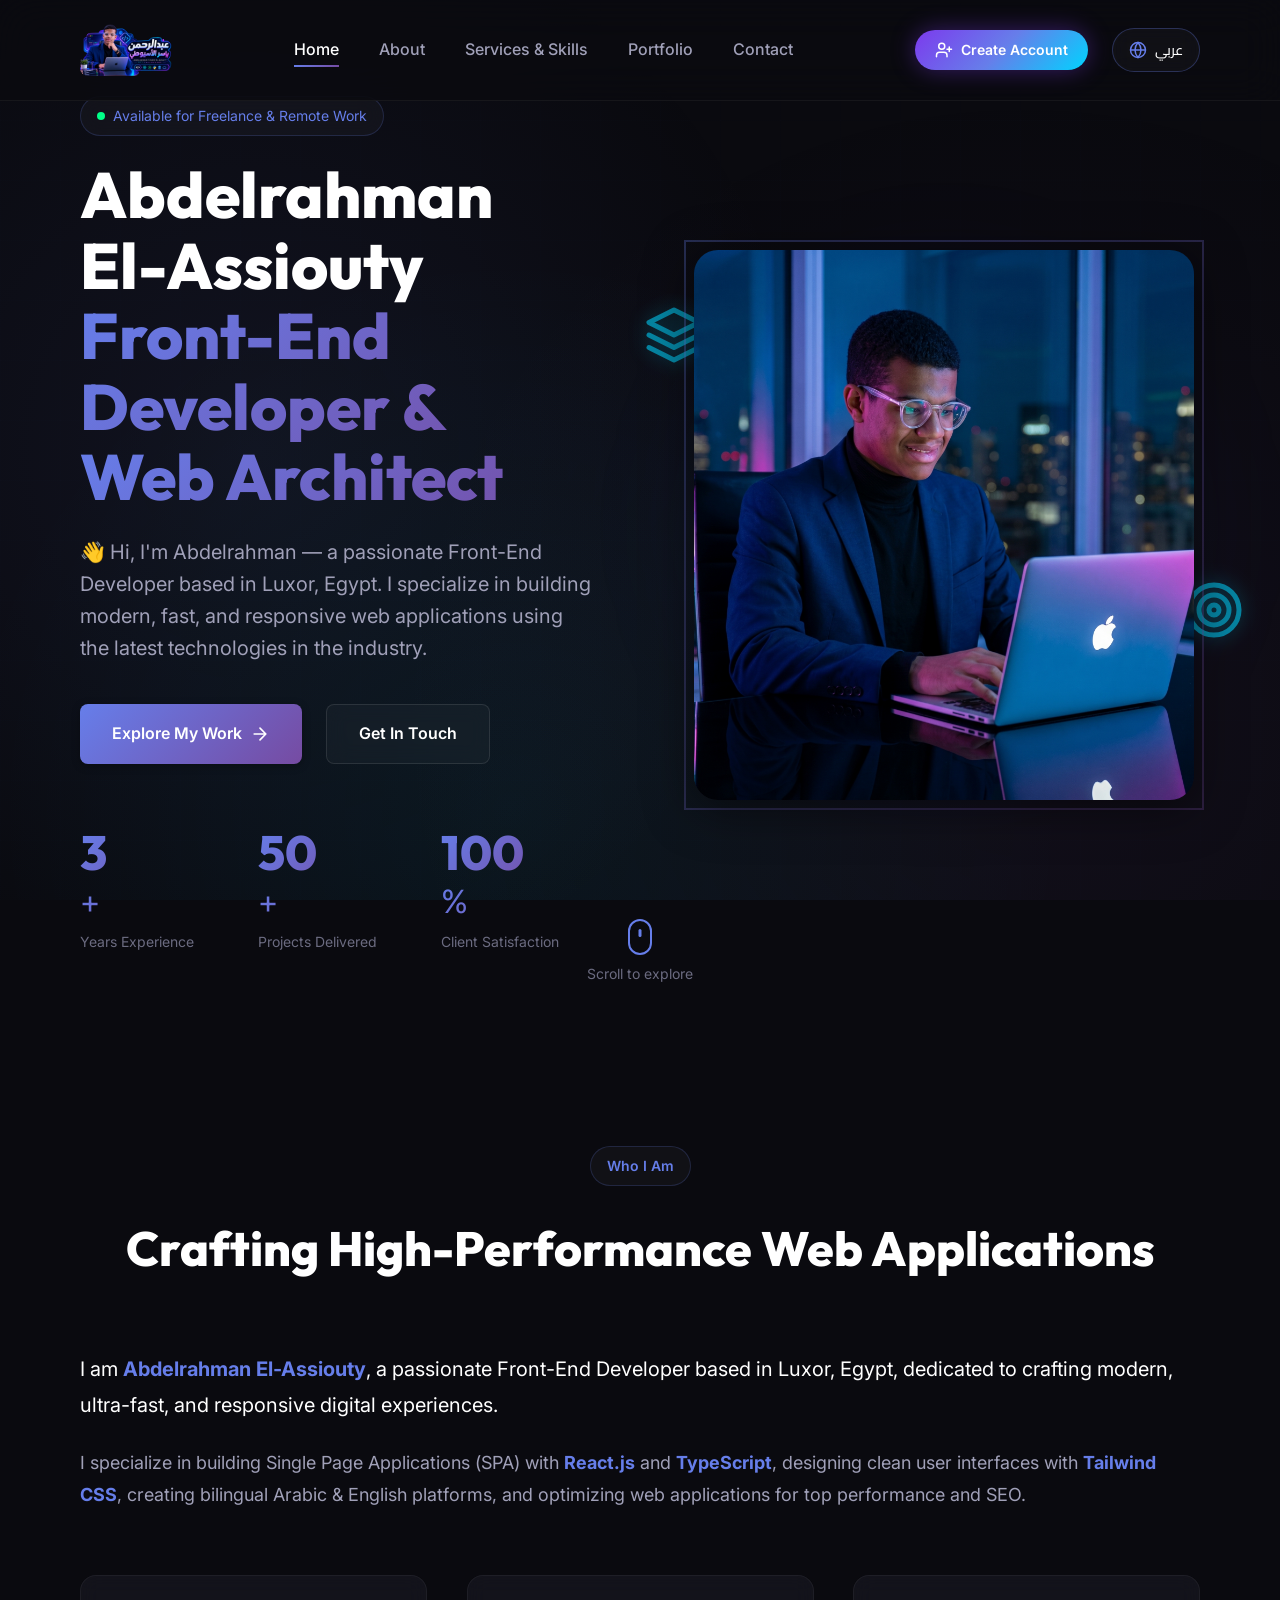
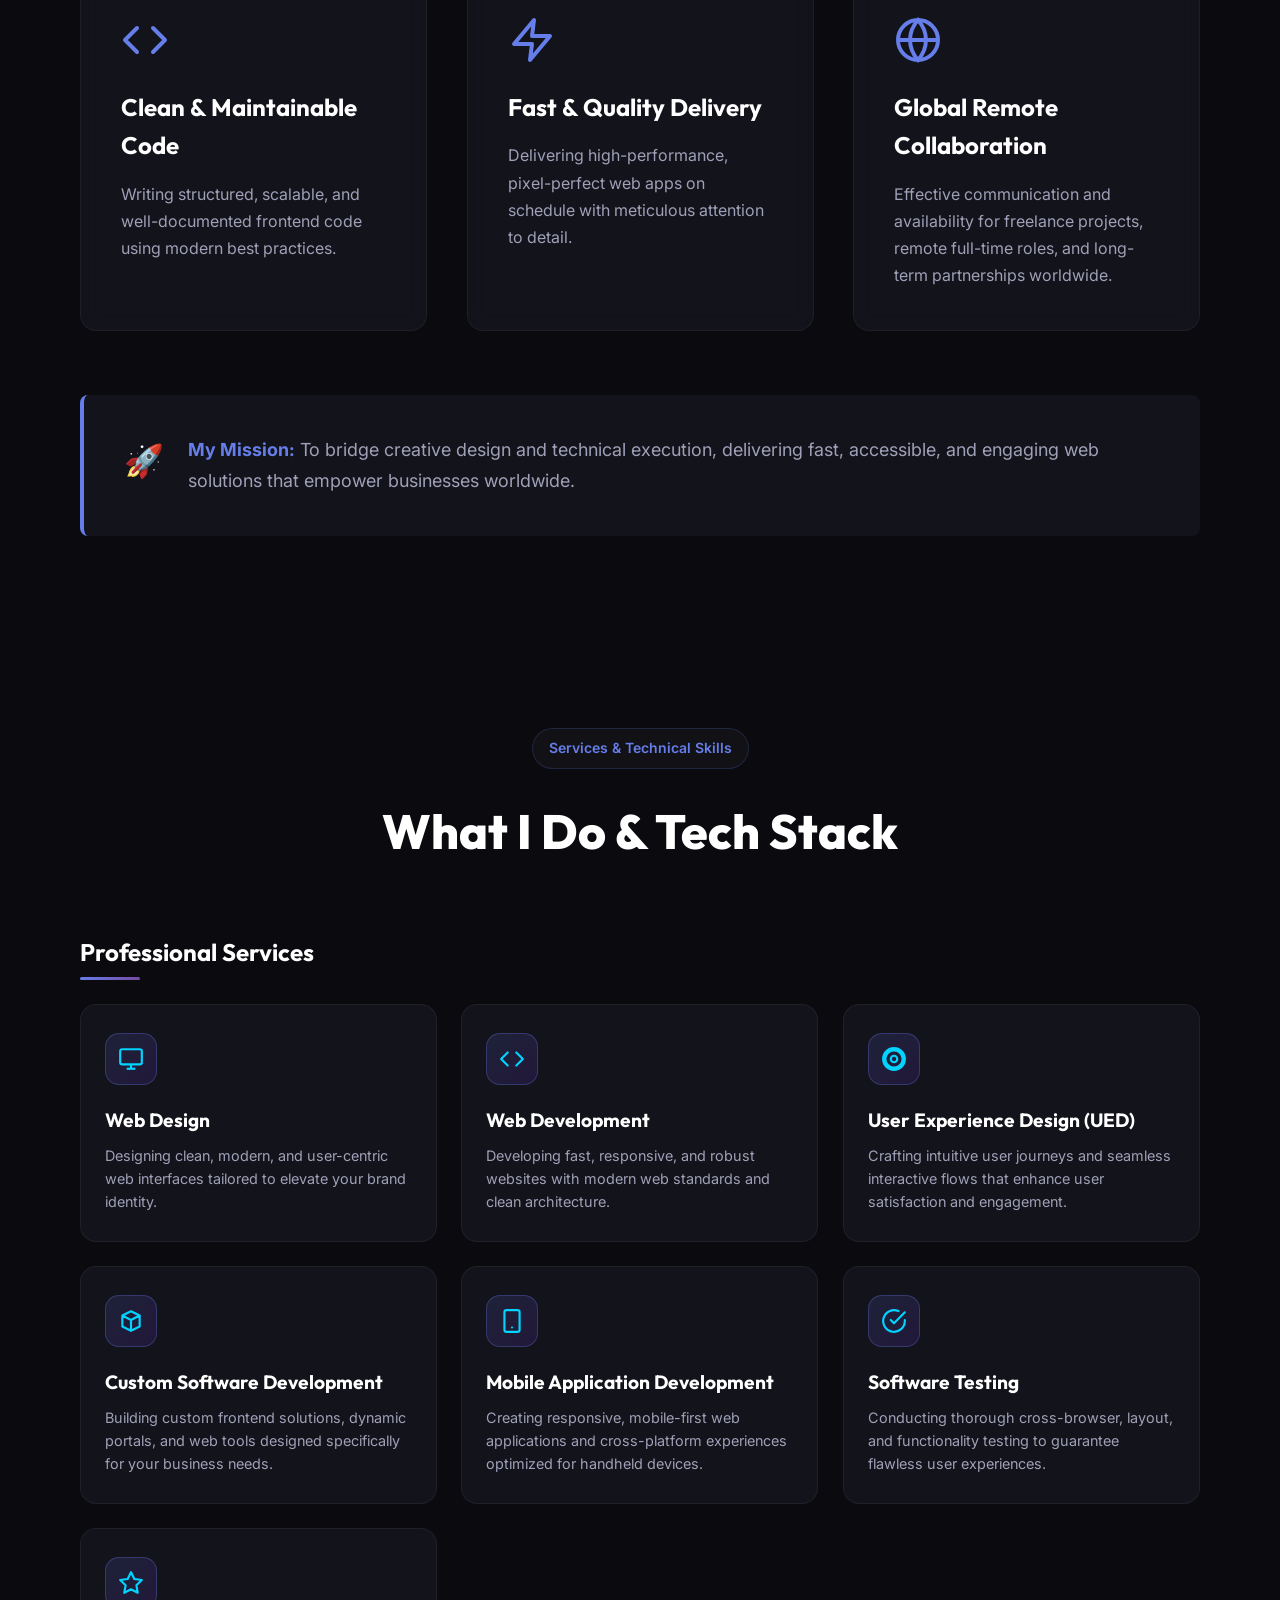
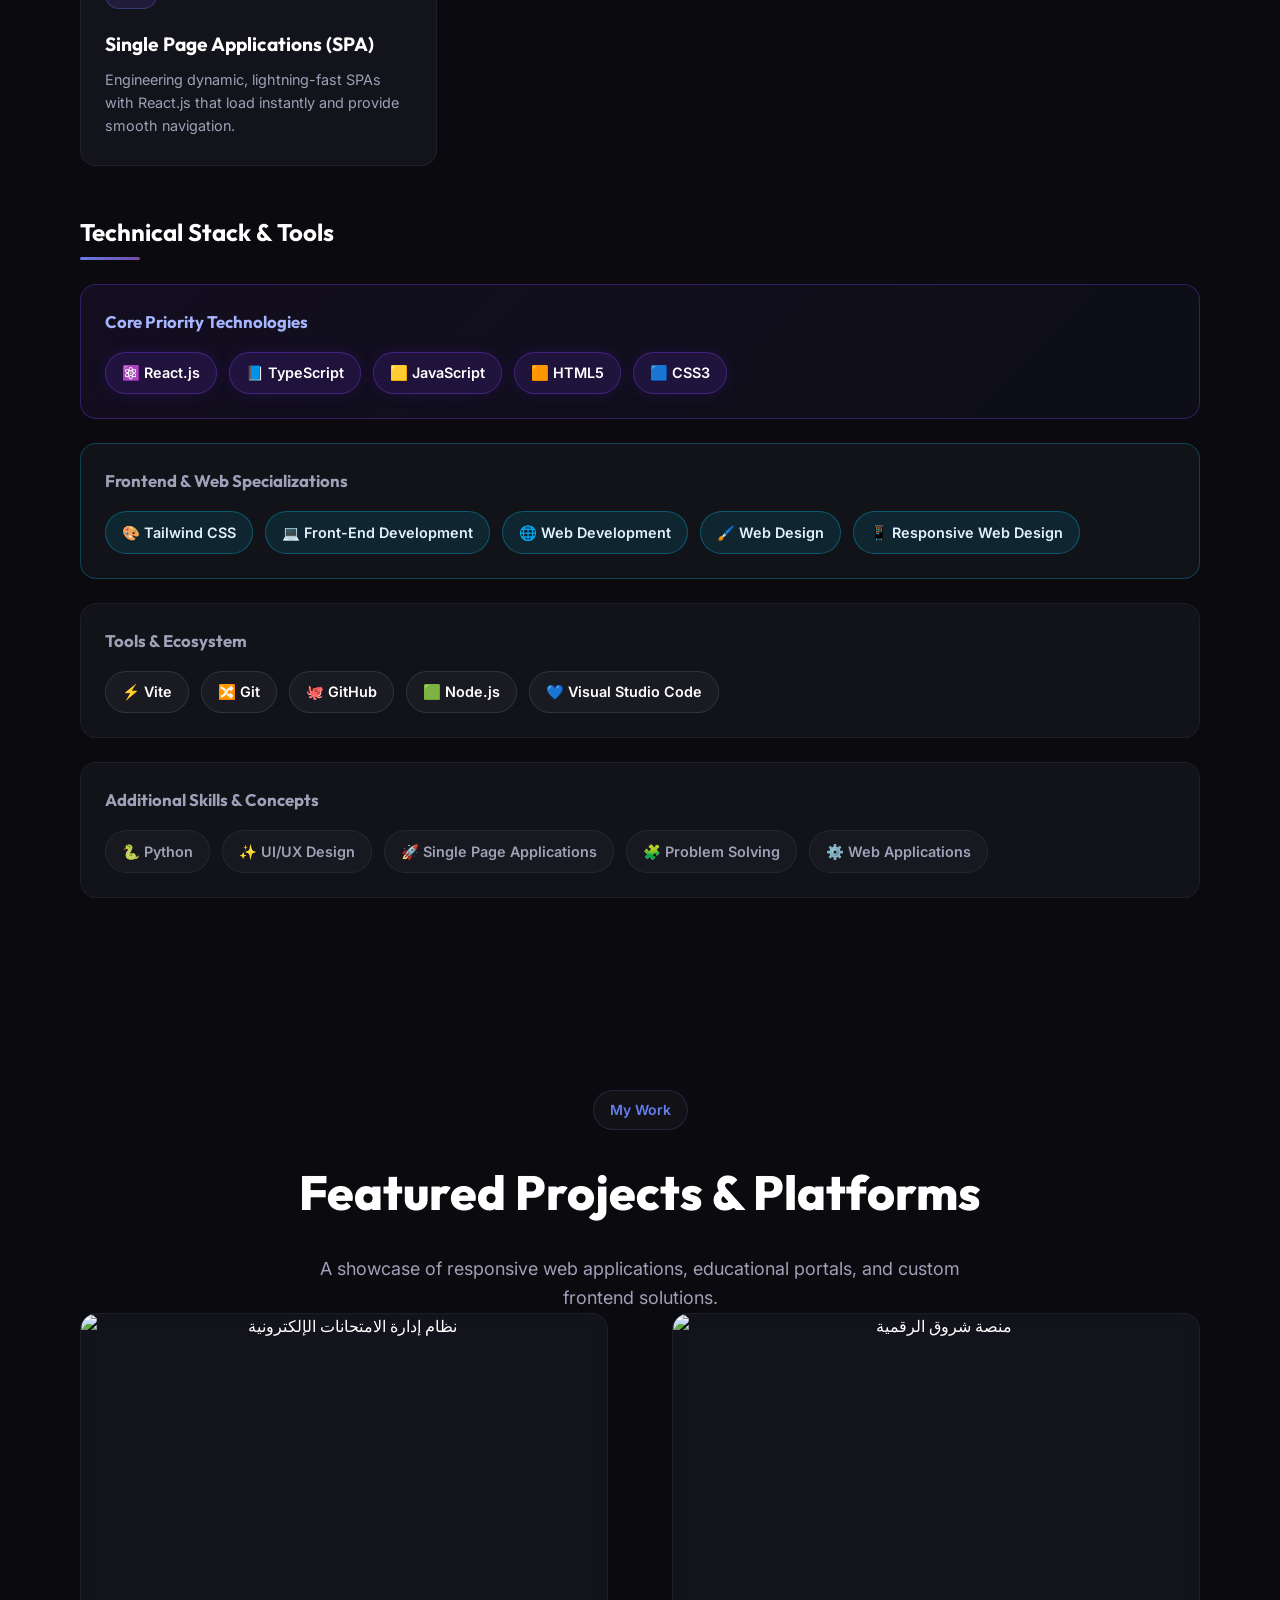
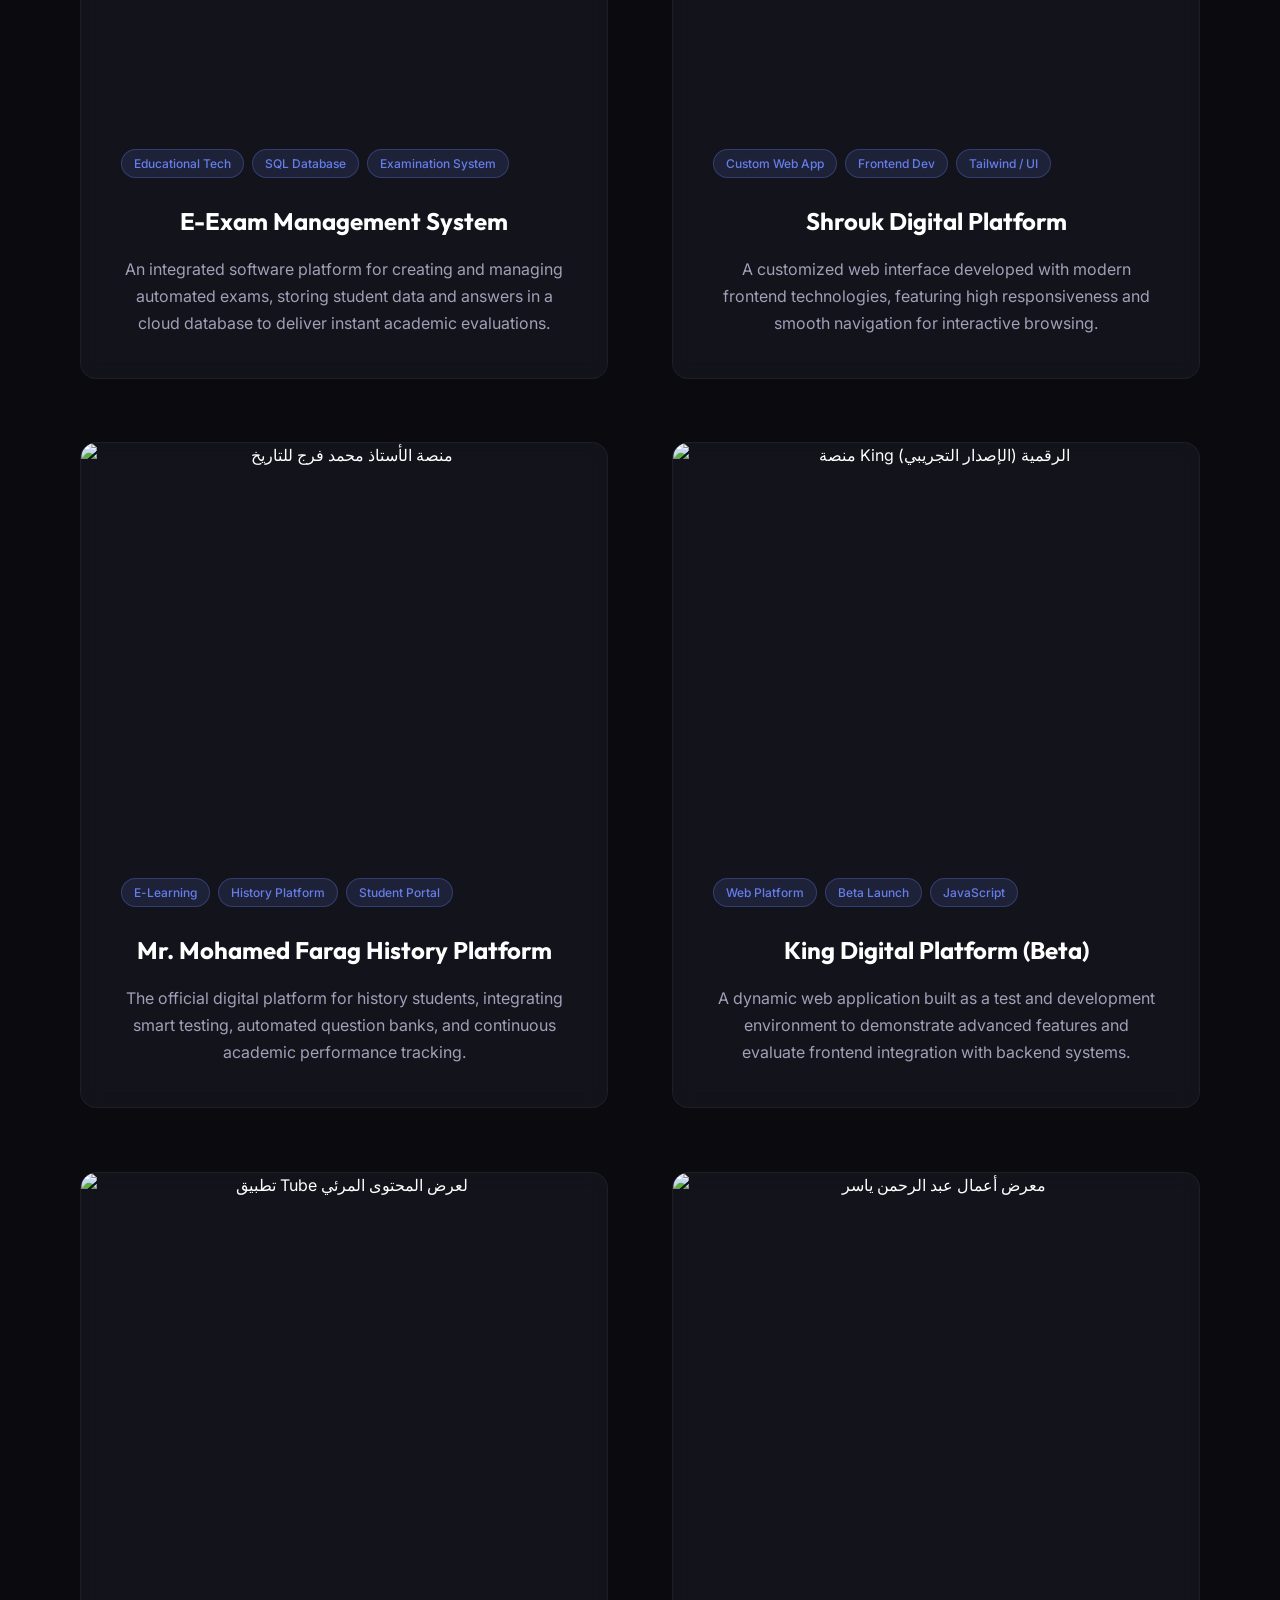
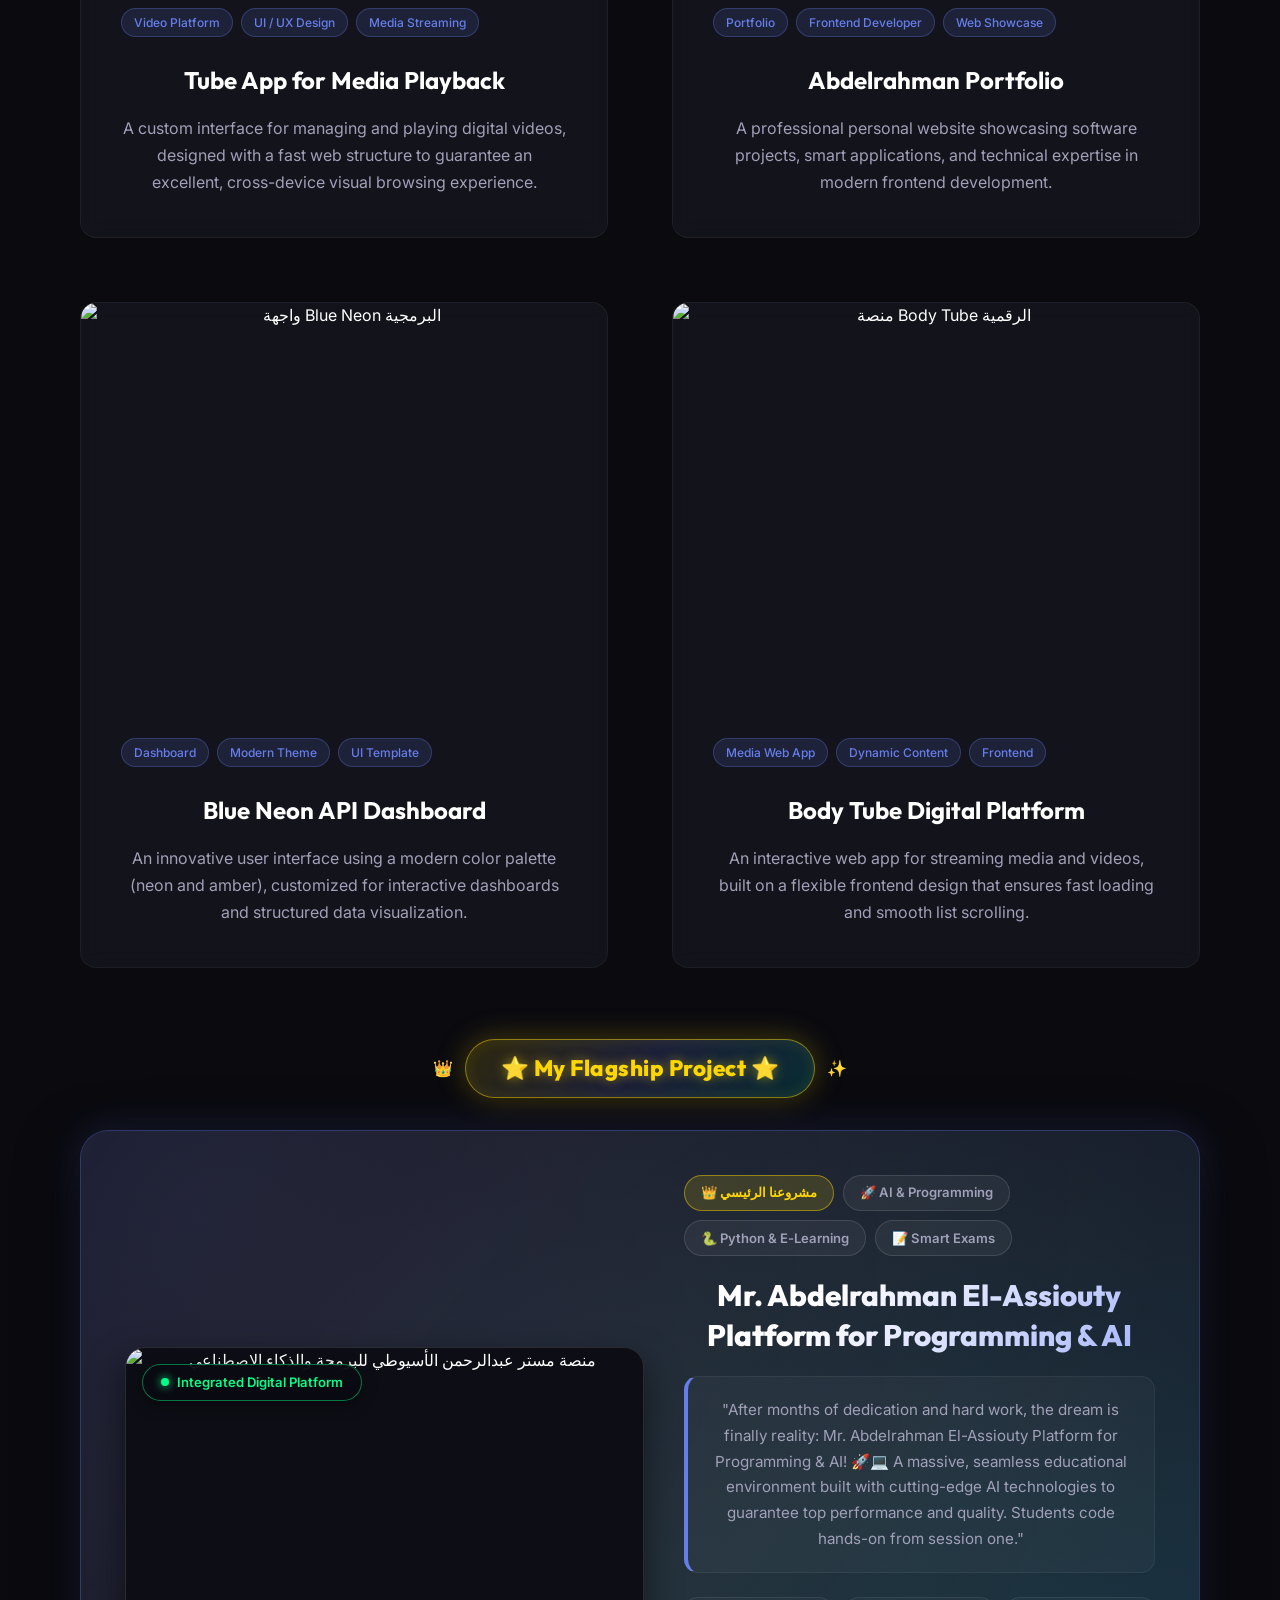
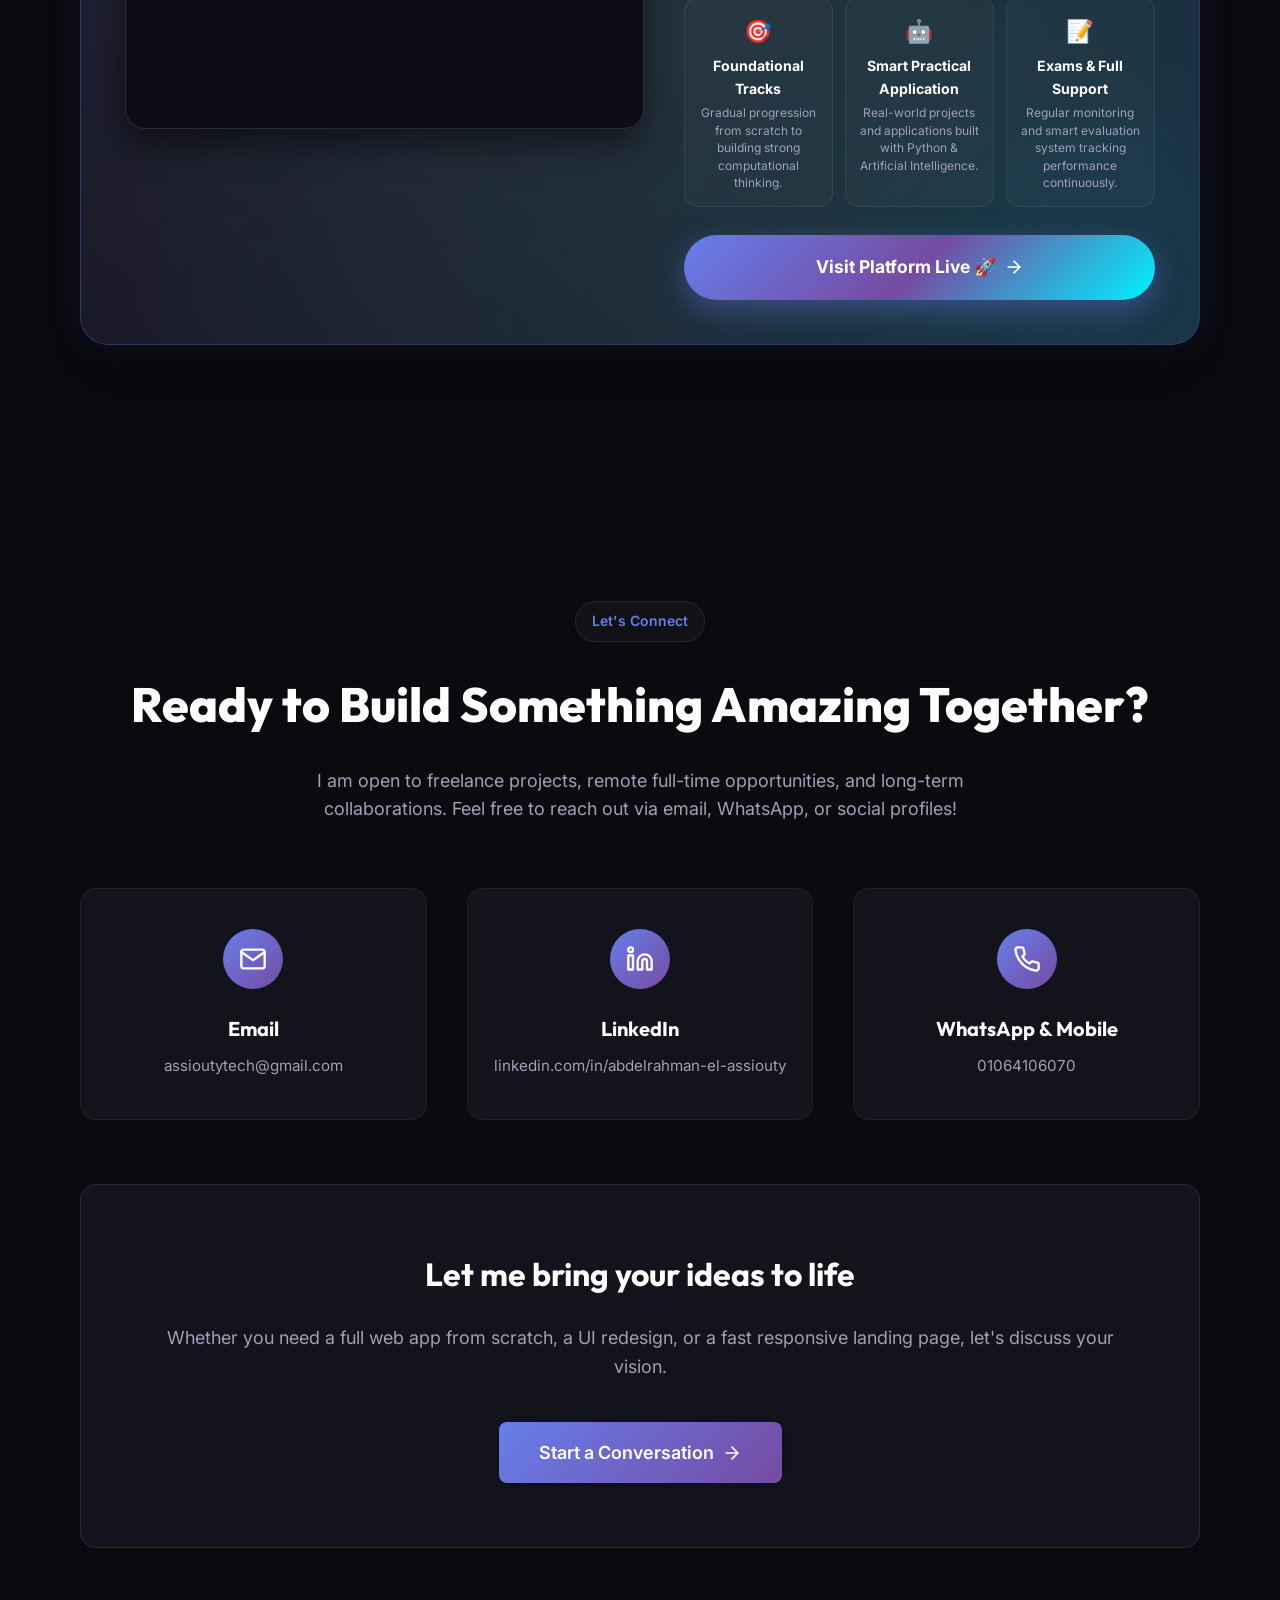
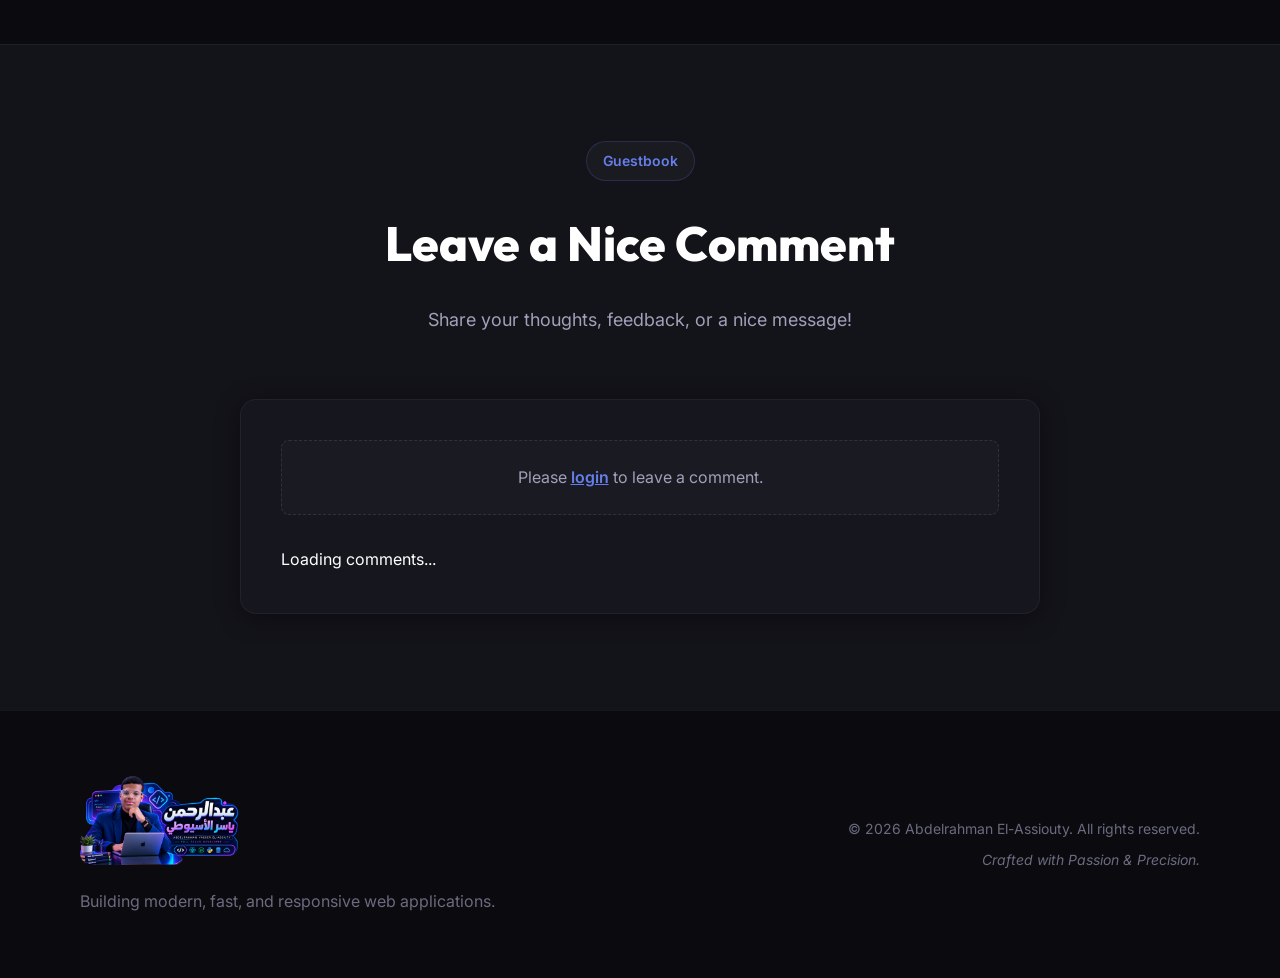
==== commit a6bd41cf: "Add Flagship Project Card for Mr. Abdelrahman El-Assiouty Programming & AI Platform" ====
--- a/index.html
+++ b/index.html
@@ -5,29 +5,29 @@
     <meta charset="UTF-8">
     <meta name="viewport" content="width=device-width, initial-scale=1.0">
     <meta name="google-site-verification" content="vV6owW7Lyxowc3Xe5vdV4BQ0BNHvV-i8G5-5u8G5HIw" />
-    <title>عبدالرحمن الاسيوطي | Abdelrahman El-Assiouty | مبرمج ومطور واجهات ويب</title>
+    <title>عبدالرحمن الاسيوطي | Abdelrahman Assiuty (El-Assiouty) | مبرمج ومطور مواقع ويب</title>
     <meta name="description"
-        content="الموقع الرسمي للمبرمج عبدالرحمن الأسيوطي (عبدالرحمن ياسر) - مطور واجهات أمامية ومهندس مواقع ويب متخصص في React.js و JavaScript وتصميم مواقع احترافية. Official Portfolio of Abdelrahman El-Assiouty (Abdelrahman Yasser), Front-End Developer.">
+        content="الموقع الرسمي للمبرمج عبدالرحمن الأسيوطي (عبدالرحمن ياسر) - مطور واجهات أمامية ومهندس مواقع ويب. Official Portfolio of Abdelrahman Assiuty / Abdelrahman El-Assiouty (Abdelrahman Yasser), Front-End Developer & Web Architect.">
     <meta name="keywords"
-        content="عبدالرحمن الاسيوطي, عبدالرحمن الأسيوطي, المبرمج عبدالرحمن الاسيوطي, عبدالرحمن ياسر, مبرمج مواقع, مطور واجهات, مبرمج الأقصر, مصمم مواقع مصر, Abdelrahman El-Assiouty, Abdelrahman Assiouty, Abdelrahman Yasser, Abdelrahman Elassiouty, Front-End Developer Luxor, Web Developer Egypt, React Developer, UI UX Designer, Assiouty Tech">
-    <meta name="author" content="Abdelrahman El-Assiouty (عبدالرحمن الأسيوطي)">
+        content="عبدالرحمن الاسيوطي, عبدالرحمن الأسيوطي, المبرمج عبدالرحمن الاسيوطي, عبدالرحمن ياسر, مبرمج مواقع, مطور واجهات, مبرمج الأقصر, مصمم مواقع مصر, Abdelrahman Assiuty, Abdelrahman El-Assiuty, Abdelrahman Elassiuty, Abdelrahman Assiouty, Abdelrahman El-Assiouty, Abdelrahman Elassiouty, Abdelrahman Yasser, Assiuty Tech, Assiouty Tech, Front-End Developer Luxor, Web Developer Egypt, React Developer, UI UX Designer">
+    <meta name="author" content="Abdelrahman Assiuty (عبدالرحمن الأسيوطي)">
     <meta name="robots" content="index, follow, max-image-preview:large, max-snippet:-1, max-video-preview:-1">
     
     <!-- Open Graph / Facebook -->
     <meta property="og:type" content="website">
     <meta property="og:url" content="https://assiouty-tech.vercel.app/">
-    <meta property="og:title" content="عبدالرحمن الأسيوطي | Abdelrahman El-Assiouty - مبرمج ومطور ويب">
-    <meta property="og:description" content="الموقع الشخصي للمبرمج عبدالرحمن الأسيوطي (عبدالرحمن ياسر) - خدمات برمجة وتطوير المواقع والواجهات الأمامية بأعلى احترافية.">
+    <meta property="og:title" content="عبدالرحمن الأسيوطي | Abdelrahman Assiuty (El-Assiouty) - مبرمج ومطور ويب">
+    <meta property="og:description" content="الموقع الشخصي للمبرمج عبدالرحمن الأسيوطي (Abdelrahman Assiuty / El-Assiouty) - خدمات برمجة وتطوير المواقع والواجهات الأمامية.">
     <meta property="og:image" content="https://assiouty-tech.vercel.app/hero-banner.png">
     <meta property="og:locale" content="ar_EG">
     <meta property="og:locale:alternate" content="en_US">
-    <meta property="og:site_name" content="Assiouty Tech">
+    <meta property="og:site_name" content="Assiuty Tech / Assiouty Tech">
 
     <!-- Twitter -->
     <meta name="twitter:card" content="summary_large_image">
     <meta name="twitter:url" content="https://assiouty-tech.vercel.app/">
-    <meta name="twitter:title" content="عبدالرحمن الأسيوطي | Abdelrahman El-Assiouty">
-    <meta name="twitter:description" content="المبرمج عبدالرحمن الأسيوطي - Front-End Developer & Web Architect.">
+    <meta name="twitter:title" content="عبدالرحمن الأسيوطي | Abdelrahman Assiuty / El-Assiouty">
+    <meta name="twitter:description" content="المبرمج عبدالرحمن الأسيوطي - Abdelrahman Assiuty - Front-End Developer & Web Architect.">
     <meta name="twitter:image" content="https://assiouty-tech.vercel.app/hero-banner.png">
 
     <!-- Schema.org JSON-LD Structured Data for Google Rich Snippets -->
@@ -35,8 +35,19 @@
     {
       "@context": "https://schema.org",
       "@type": "Person",
-      "name": "Abdelrahman El-Assiouty",
-      "alternateName": ["عبدالرحمن الأسيوطي", "المبرمج عبدالرحمن الاسيوطي", "عبدالرحمن ياسر", "Abdelrahman Yasser", "Abdelrahman Assiouty", "Abdelrahman Elassiouty"],
+      "name": "Abdelrahman Assiuty",
+      "alternateName": [
+        "Abdelrahman El-Assiuty",
+        "Abdelrahman Assiouty",
+        "Abdelrahman El-Assiouty",
+        "Abdelrahman Elassiuty",
+        "Abdelrahman Elassiouty",
+        "Abdelrahman Yasser",
+        "عبدالرحمن الأسيوطي",
+        "عبدالرحمن الاسيوطي",
+        "المبرمج عبدالرحمن الاسيوطي",
+        "عبدالرحمن ياسر"
+      ],
       "url": "https://assiouty-tech.vercel.app/",
       "image": "https://assiouty-tech.vercel.app/hero-banner.png",
       "jobTitle": "Front-End Developer & Web Architect",
@@ -64,7 +75,7 @@
         "تطوير المواقع",
         "تصميم واجهات المستخدم"
       ],
-      "description": "عبدالرحمن الأسيوطي (عبدالرحمن ياسر) - مبرمج ومطور واجهات أمامية ومواقع ويب مقيم في الأقصر، مصر."
+      "description": "عبدالرحمن الأسيوطي (عبدالرحمن ياسر) - Abdelrahman Assiuty / Abdelrahman El-Assiouty - مبرمج ومطور واجهات أمامية ومواقع ويب مقيم في الأقصر، مصر."
     }
     </script>
 
@@ -706,6 +717,93 @@
                 </a>
 
             </div>
+
+            <!-- Flagship Showcase Project (أهم أعمالي) -->
+            <div class="flagship-showcase-container">
+                <div class="flagship-badge-header">
+                    <span class="crown-icon">👑</span>
+                    <span class="flagship-badge-title" id="flagship-badge-text">⭐ أهم أعمالي ⭐</span>
+                    <span class="star-icon">✨</span>
+                </div>
+
+                <div class="flagship-card">
+                    <div class="flagship-glow-bg"></div>
+                    <div class="flagship-grid">
+                        <div class="flagship-image-wrapper">
+                            <div class="flagship-live-badge">
+                                <span class="live-pulse-dot"></span>
+                                <span id="flagship-live-tag">منصة رقمية متكاملة</span>
+                            </div>
+                            <img src="https://image.thum.io/get/width/1000/crop/700/https://mr-abdelrahman-elassiouty.vercel.app"
+                                 alt="منصة مستر عبدالرحمن الأسيوطي للبرمجة والذكاء الاصطناعي"
+                                 class="flagship-img" loading="lazy">
+                            <a href="https://mr-abdelrahman-elassiouty.vercel.app" target="_blank" rel="noopener noreferrer" class="flagship-image-overlay">
+                                <span class="flagship-overlay-btn">
+                                    <svg viewBox="0 0 24 24" fill="none" stroke="currentColor" width="20" height="20">
+                                        <path d="M18 13v6a2 2 0 0 1-2 2H5a2 2 0 0 1-2-2V8a2 2 0 0 1 2-2h6" stroke-width="2" stroke-linecap="round" stroke-linejoin="round"/>
+                                        <polyline points="15 3 21 3 21 9" stroke-width="2" stroke-linecap="round" stroke-linejoin="round"/>
+                                        <line x1="10" y1="14" x2="21" y2="3" stroke-width="2" stroke-linecap="round" stroke-linejoin="round"/>
+                                    </svg>
+                                    <span id="flagship-view-btn">معاينة المنصة مباشرة</span>
+                                </span>
+                            </a>
+                        </div>
+
+                        <div class="flagship-content">
+                            <div class="flagship-tags">
+                                <span class="flagship-tag highlight">👑 مشروعنا الرئيسي</span>
+                                <span class="flagship-tag">🚀 AI & Programming</span>
+                                <span class="flagship-tag">🐍 Python & E-Learning</span>
+                                <span class="flagship-tag">📝 Smart Exams</span>
+                            </div>
+
+                            <h3 class="flagship-title" id="flagship-title-text">منصة مستر عبدالرحمن الأسيوطي للبرمجة والذكاء الاصطناعي</h3>
+
+                            <div class="flagship-quote-box">
+                                <p class="flagship-quote" id="flagship-quote-text">
+                                    "بعد شهور من التعب والسهر، أخيرًا الحلم بقى حقيقة: منصة مستر عبدالرحمن الأسيوطي للبرمجة والذكاء الاصطناعي! 🚀💻<br><br>
+                                    بيئة تعليمية ضخمة وسلسة تليق بالطلاب، تم تطويرها بأحدث تقنيات الذكاء الاصطناعي لبناء نظام دعم ذكي جوة الموقع يضمن أسرع أداء وأعلى جودة. الطالب بيمسك الكيبورد ويكتب كود بإيده من أول حصة."
+                                </p>
+                            </div>
+
+                            <div class="flagship-features-grid">
+                                <div class="flagship-feature-item">
+                                    <div class="feature-icon">🎯</div>
+                                    <div class="feature-info">
+                                        <h4 id="flagship-f1-title">مسارات تأسيسية</h4>
+                                        <p id="flagship-f1-desc">تدرّج من الصفر لحد ما تبني تفكير برمجي قوي.</p>
+                                    </div>
+                                </div>
+                                <div class="flagship-feature-item">
+                                    <div class="feature-icon">🤖</div>
+                                    <div class="feature-info">
+                                        <h4 id="flagship-f2-title">تطبيق عملي ذكي</h4>
+                                        <p id="flagship-f2-desc">مشروعات حقيقية على بايثون والذكاء الاصطناعي.</p>
+                                    </div>
+                                </div>
+                                <div class="flagship-feature-item">
+                                    <div class="feature-icon">📝</div>
+                                    <div class="feature-info">
+                                        <h4 id="flagship-f3-title">امتحانات ودعم كامل</h4>
+                                        <p id="flagship-f3-desc">نظام تقييم ومتابعة دورية يقيس المستويات أول بأول.</p>
+                                    </div>
+                                </div>
+                            </div>
+
+                            <div class="flagship-cta">
+                                <a href="https://mr-abdelrahman-elassiouty.vercel.app" target="_blank" rel="noopener noreferrer" class="btn btn-primary btn-flagship">
+                                    <span id="flagship-cta-text">زيارة المنصة الآن 🚀</span>
+                                    <svg class="btn-icon" viewBox="0 0 24 24" fill="none" stroke="currentColor">
+                                        <line x1="5" y1="12" x2="19" y2="12" stroke-width="2" stroke-linecap="round" stroke-linejoin="round"/>
+                                        <polyline points="12 5 19 12 12 19" stroke-width="2" stroke-linecap="round" stroke-linejoin="round"/>
+                                    </svg>
+                                </a>
+                            </div>
+                        </div>
+                    </div>
+                </div>
+            </div>
+
         </div>
     </section>
 
--- a/index.css
+++ b/index.css
@@ -181,13 +181,20 @@
 }
 
 .brand-avatar-mini {
-    height: 42px;
+    height: 52px;
     width: auto;
-    max-width: 140px;
+    max-width: 170px;
     border-radius: 8px;
     object-fit: contain;
     flex-shrink: 0;
     transition: transform var(--transition-fast), filter var(--transition-fast);
+}
+
+.footer .brand-avatar-mini {
+    height: 90px;
+    max-width: 280px;
+    border-radius: 12px;
+    margin-bottom: 0.5rem;
 }
 
 .logo:hover .brand-avatar-mini {
@@ -2254,4 +2261,337 @@
 a.contact-card:hover h3 {
     color: var(--color-accent-3);
 }
+
+/* ==================== FLAGSHIP PROJECT CARD (أهم أعمالي) ==================== */
+.flagship-showcase-container {
+    margin-top: 4.5rem;
+    width: 100%;
+    position: relative;
+    z-index: 2;
+}
+
+.flagship-badge-header {
+    text-align: center;
+    margin-bottom: 2rem;
+    display: flex;
+    align-items: center;
+    justify-content: center;
+    gap: 0.75rem;
+}
+
+.flagship-badge-title {
+    font-family: var(--font-display);
+    font-size: 1.4rem;
+    font-weight: 800;
+    padding: 0.65rem 2.2rem;
+    border-radius: 50px;
+    background: linear-gradient(135deg, rgba(255, 215, 0, 0.15) 0%, rgba(102, 126, 234, 0.2) 50%, rgba(0, 242, 254, 0.15) 100%);
+    border: 1.5px solid rgba(255, 215, 0, 0.5);
+    color: #ffd700;
+    box-shadow: 0 0 30px rgba(255, 215, 0, 0.25), inset 0 0 15px rgba(255, 215, 0, 0.1);
+    letter-spacing: 0.5px;
+    text-shadow: 0 0 12px rgba(255, 215, 0, 0.5);
+    animation: goldGlow 3s ease-in-out infinite alternate;
+}
+
+@keyframes goldGlow {
+    0% { box-shadow: 0 0 20px rgba(255, 215, 0, 0.2), inset 0 0 10px rgba(255, 215, 0, 0.1); }
+    100% { box-shadow: 0 0 40px rgba(255, 215, 0, 0.45), inset 0 0 20px rgba(255, 215, 0, 0.2); }
+}
+
+.flagship-card {
+    position: relative;
+    background: linear-gradient(135deg, rgba(17, 17, 28, 0.95) 0%, rgba(26, 24, 48, 0.95) 100%);
+    border-radius: 28px;
+    border: 1px solid rgba(102, 126, 234, 0.35);
+    box-shadow: 0 20px 60px rgba(0, 0, 0, 0.6), 0 0 40px rgba(102, 126, 234, 0.2);
+    overflow: hidden;
+    backdrop-filter: blur(20px);
+    transition: all 0.4s cubic-bezier(0.16, 1, 0.3, 1);
+}
+
+.flagship-card:hover {
+    transform: translateY(-8px);
+    border-color: rgba(0, 242, 254, 0.6);
+    box-shadow: 0 30px 70px rgba(0, 0, 0, 0.7), 0 0 60px rgba(0, 242, 254, 0.35);
+}
+
+.flagship-glow-bg {
+    position: absolute;
+    top: -50%;
+    left: -50%;
+    width: 200%;
+    height: 200%;
+    background: radial-gradient(circle at 30% 30%, rgba(102, 126, 234, 0.14) 0%, transparent 50%),
+                radial-gradient(circle at 70% 70%, rgba(0, 242, 254, 0.14) 0%, transparent 50%),
+                radial-gradient(circle at 50% 50%, rgba(255, 215, 0, 0.06) 0%, transparent 70%);
+    pointer-events: none;
+}
+
+.flagship-grid {
+    display: grid;
+    grid-template-columns: 1.1fr 1fr;
+    gap: 2.5rem;
+    padding: 2.75rem;
+    position: relative;
+    z-index: 1;
+    align-items: center;
+}
+
+.flagship-image-wrapper {
+    position: relative;
+    border-radius: 20px;
+    overflow: hidden;
+    box-shadow: 0 15px 35px rgba(0, 0, 0, 0.5);
+    border: 1px solid rgba(255, 255, 255, 0.12);
+    background: #0d0d15;
+}
+
+.flagship-img {
+    width: 100%;
+    height: 380px;
+    object-fit: cover;
+    object-position: top center;
+    display: block;
+    transition: transform 0.6s cubic-bezier(0.16, 1, 0.3, 1);
+}
+
+.flagship-card:hover .flagship-img {
+    transform: scale(1.04);
+}
+
+.flagship-live-badge {
+    position: absolute;
+    top: 1rem;
+    left: 1rem;
+    background: rgba(10, 10, 18, 0.88);
+    backdrop-filter: blur(12px);
+    border: 1px solid rgba(0, 255, 136, 0.45);
+    border-radius: 50px;
+    padding: 0.45rem 1.1rem;
+    font-size: 0.82rem;
+    font-weight: 600;
+    color: #00ff88;
+    display: flex;
+    align-items: center;
+    gap: 0.55rem;
+    z-index: 2;
+    box-shadow: 0 4px 15px rgba(0, 0, 0, 0.4);
+}
+
+[dir="rtl"] .flagship-live-badge {
+    left: auto;
+    right: 1rem;
+}
+
+.live-pulse-dot {
+    width: 8px;
+    height: 8px;
+    background-color: #00ff88;
+    border-radius: 50%;
+    box-shadow: 0 0 10px #00ff88;
+    animation: pulse 1.8s infinite;
+}
+
+.flagship-image-overlay {
+    position: absolute;
+    inset: 0;
+    background: rgba(10, 10, 20, 0.7);
+    backdrop-filter: blur(4px);
+    display: flex;
+    align-items: center;
+    justify-content: center;
+    opacity: 0;
+    transition: opacity 0.35s ease;
+    text-decoration: none;
+    z-index: 3;
+}
+
+.flagship-image-wrapper:hover .flagship-image-overlay {
+    opacity: 1;
+}
+
+.flagship-overlay-btn {
+    padding: 0.95rem 2rem;
+    background: linear-gradient(135deg, #667eea, #764ba2);
+    color: #ffffff;
+    border-radius: 50px;
+    font-weight: 700;
+    font-size: 0.95rem;
+    display: inline-flex;
+    align-items: center;
+    gap: 0.6rem;
+    box-shadow: 0 10px 25px rgba(102, 126, 234, 0.45);
+    transform: translateY(12px);
+    transition: transform 0.35s ease;
+}
+
+.flagship-image-wrapper:hover .flagship-overlay-btn {
+    transform: translateY(0);
+}
+
+.flagship-tags {
+    display: flex;
+    flex-wrap: wrap;
+    gap: 0.6rem;
+    margin-bottom: 1.25rem;
+}
+
+.flagship-tag {
+    padding: 0.4rem 1rem;
+    border-radius: 50px;
+    font-size: 0.82rem;
+    font-weight: 600;
+    background: rgba(255, 255, 255, 0.05);
+    border: 1px solid rgba(255, 255, 255, 0.12);
+    color: var(--color-text-secondary);
+}
+
+.flagship-tag.highlight {
+    background: rgba(255, 215, 0, 0.14);
+    border-color: rgba(255, 215, 0, 0.45);
+    color: #ffd700;
+}
+
+.flagship-title {
+    font-family: var(--font-display);
+    font-size: 1.85rem;
+    font-weight: 800;
+    line-height: 1.35;
+    margin-bottom: 1.25rem;
+    background: linear-gradient(135deg, #ffffff 30%, #a5b4fc 100%);
+    -webkit-background-clip: text;
+    -webkit-text-fill-color: transparent;
+    background-clip: text;
+}
+
+.flagship-quote-box {
+    background: rgba(255, 255, 255, 0.03);
+    border-radius: 14px;
+    padding: 1.25rem 1.4rem;
+    margin-bottom: 1.5rem;
+    border-top: 1px solid rgba(255, 255, 255, 0.06);
+    border-bottom: 1px solid rgba(255, 255, 255, 0.06);
+}
+
+[dir="rtl"] .flagship-quote-box {
+    border-right: 4px solid var(--color-accent-1);
+    border-left: 1px solid rgba(255, 255, 255, 0.06);
+}
+
+[dir="ltr"] .flagship-quote-box {
+    border-left: 4px solid var(--color-accent-1);
+    border-right: 1px solid rgba(255, 255, 255, 0.06);
+}
+
+.flagship-quote {
+    font-size: 0.95rem;
+    line-height: 1.7;
+    color: var(--color-text-secondary);
+}
+
+.flagship-features-grid {
+    display: grid;
+    grid-template-columns: repeat(3, 1fr);
+    gap: 0.75rem;
+    margin-bottom: 1.75rem;
+}
+
+.flagship-feature-item {
+    background: rgba(255, 255, 255, 0.025);
+    border: 1px solid rgba(255, 255, 255, 0.07);
+    border-radius: 14px;
+    padding: 0.95rem 0.8rem;
+    text-align: center;
+    transition: background 0.3s ease, border-color 0.3s ease;
+}
+
+.flagship-feature-item:hover {
+    background: rgba(102, 126, 234, 0.1);
+    border-color: rgba(102, 126, 234, 0.35);
+}
+
+.feature-icon {
+    font-size: 1.4rem;
+    margin-bottom: 0.4rem;
+}
+
+.feature-info h4 {
+    font-size: 0.88rem;
+    font-weight: 700;
+    color: var(--color-text-primary);
+    margin-bottom: 0.25rem;
+}
+
+.feature-info p {
+    font-size: 0.75rem;
+    color: var(--color-text-secondary);
+    line-height: 1.45;
+}
+
+.btn-flagship {
+    width: 100%;
+    justify-content: center;
+    padding: 1.15rem 2rem;
+    font-size: 1.1rem;
+    font-weight: 700;
+    background: linear-gradient(135deg, #667eea 0%, #764ba2 50%, #00f2fe 100%);
+    border-radius: 50px;
+    box-shadow: 0 10px 30px rgba(102, 126, 234, 0.4);
+    border: none;
+}
+
+.btn-flagship:hover {
+    box-shadow: 0 15px 45px rgba(0, 242, 254, 0.55);
+    transform: translateY(-3px);
+}
+
+/* Responsive Media Queries for Flagship Card */
+@media (max-width: 992px) {
+    .flagship-grid {
+        grid-template-columns: 1fr;
+        gap: 2rem;
+        padding: 2rem;
+    }
+    .flagship-img {
+        height: 300px;
+    }
+    .flagship-title {
+        font-size: 1.6rem;
+    }
+}
+
+@media (max-width: 640px) {
+    .flagship-grid {
+        padding: 1.25rem;
+        gap: 1.5rem;
+    }
+    .flagship-badge-title {
+        font-size: 1.1rem;
+        padding: 0.5rem 1.2rem;
+    }
+    .flagship-title {
+        font-size: 1.35rem;
+    }
+    .flagship-img {
+        height: 220px;
+    }
+    .flagship-features-grid {
+        grid-template-columns: 1fr;
+        gap: 0.6rem;
+    }
+    .flagship-feature-item {
+        display: flex;
+        align-items: center;
+        gap: 0.75rem;
+        text-align: right;
+        padding: 0.75rem 1rem;
+    }
+    [dir="ltr"] .flagship-feature-item {
+        text-align: left;
+    }
+    .feature-icon {
+        margin-bottom: 0;
+    }
+}
 
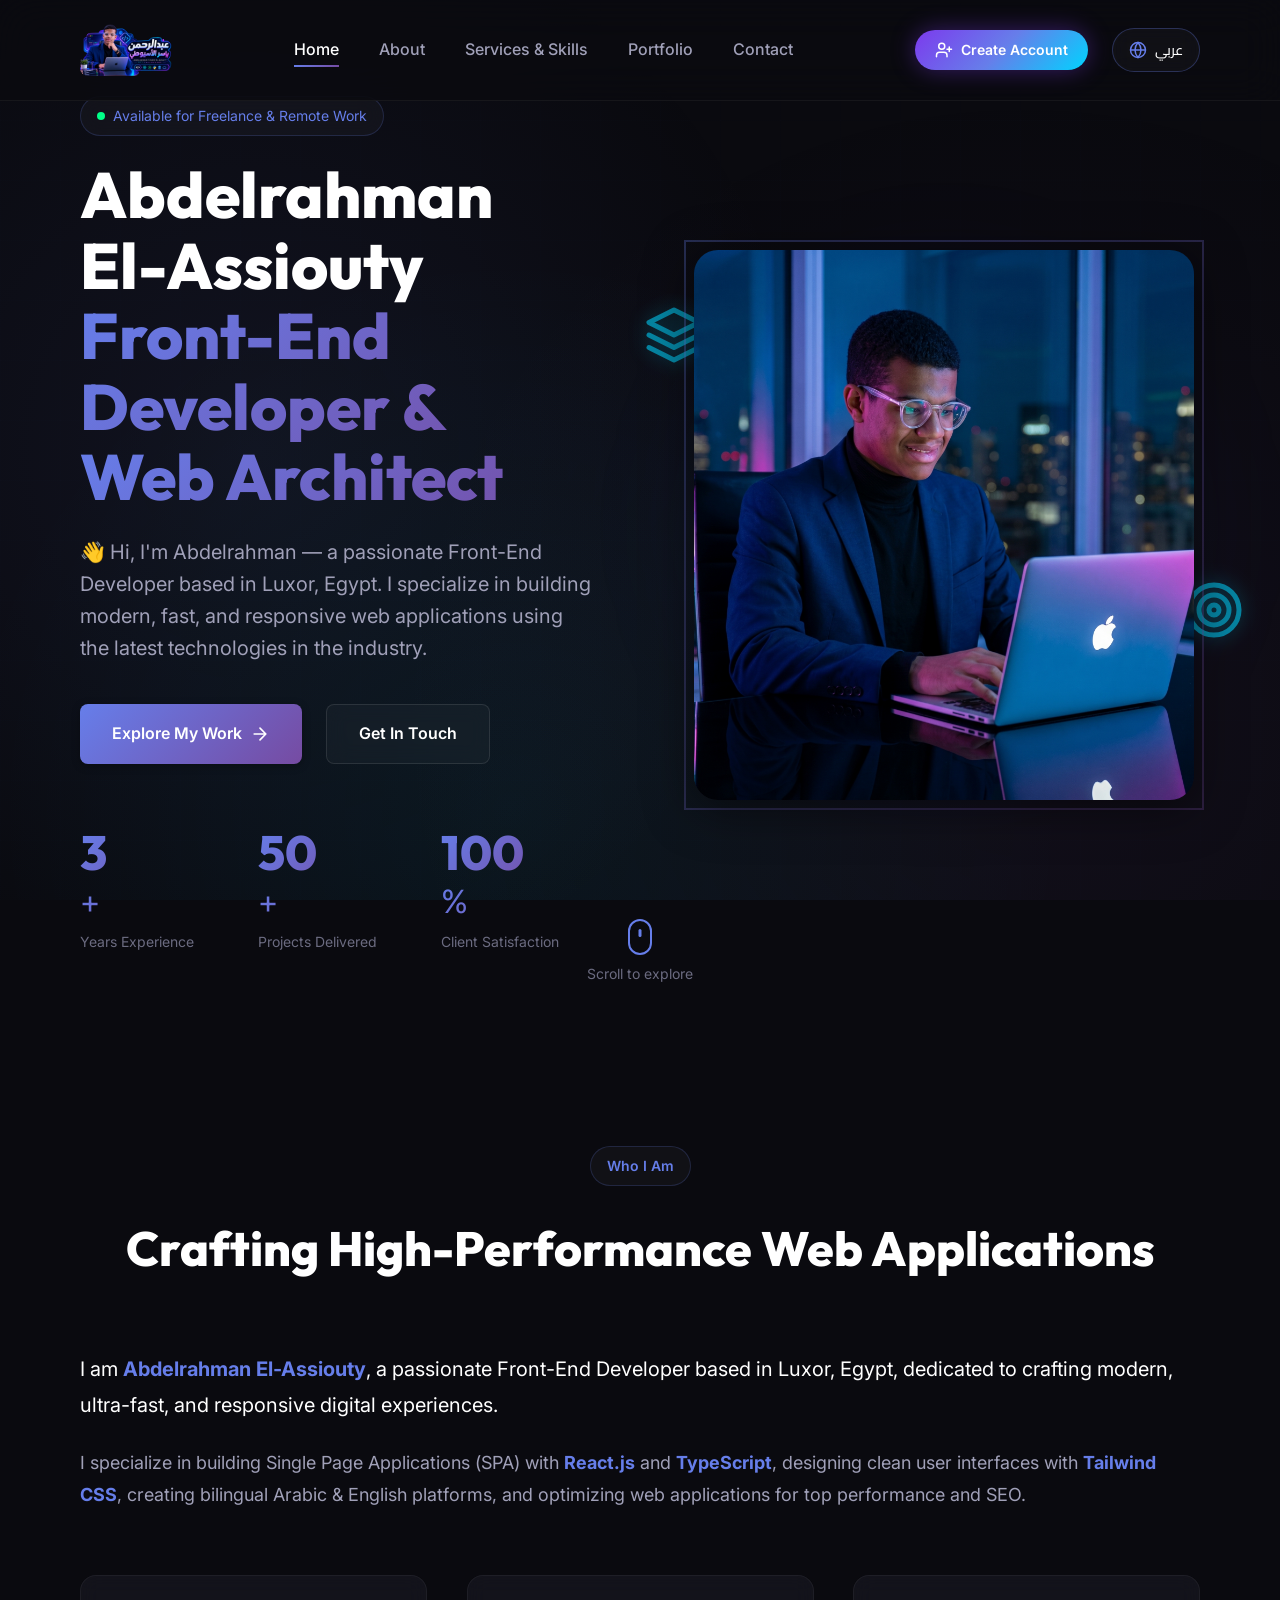
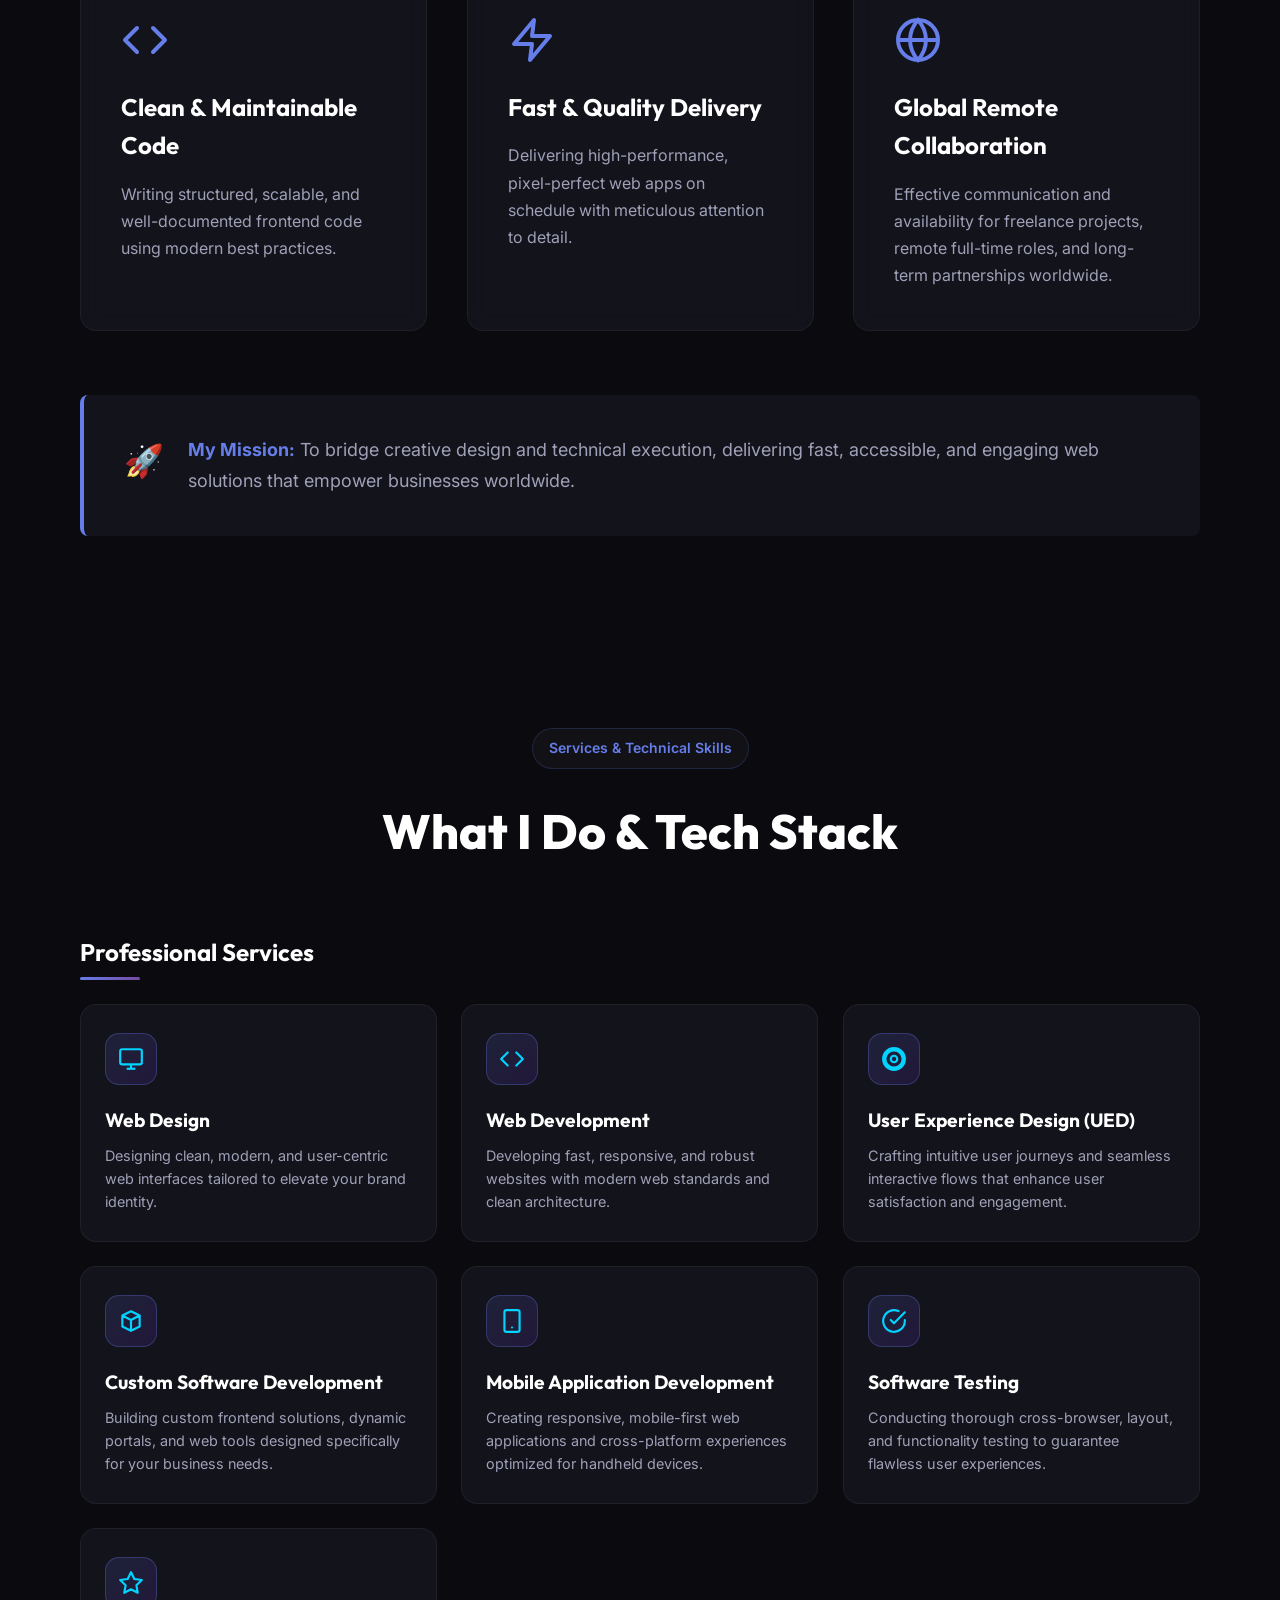
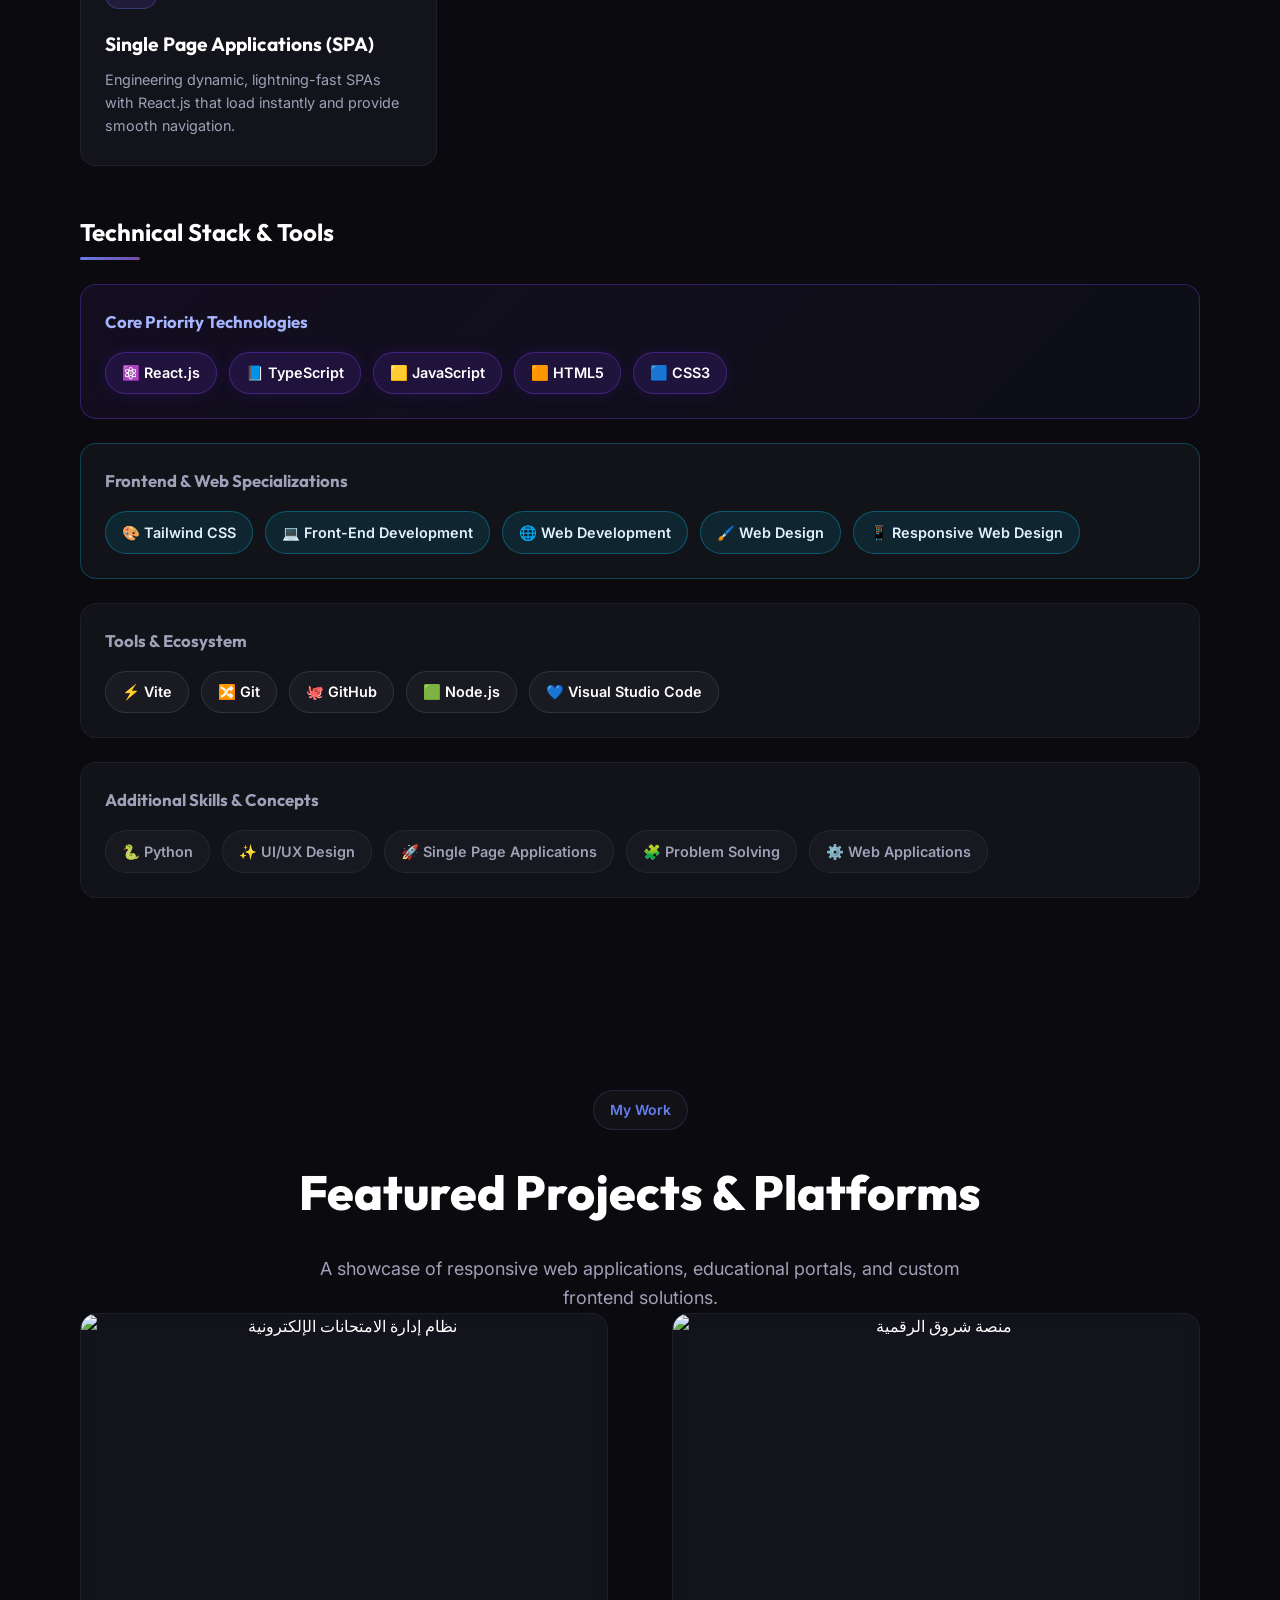
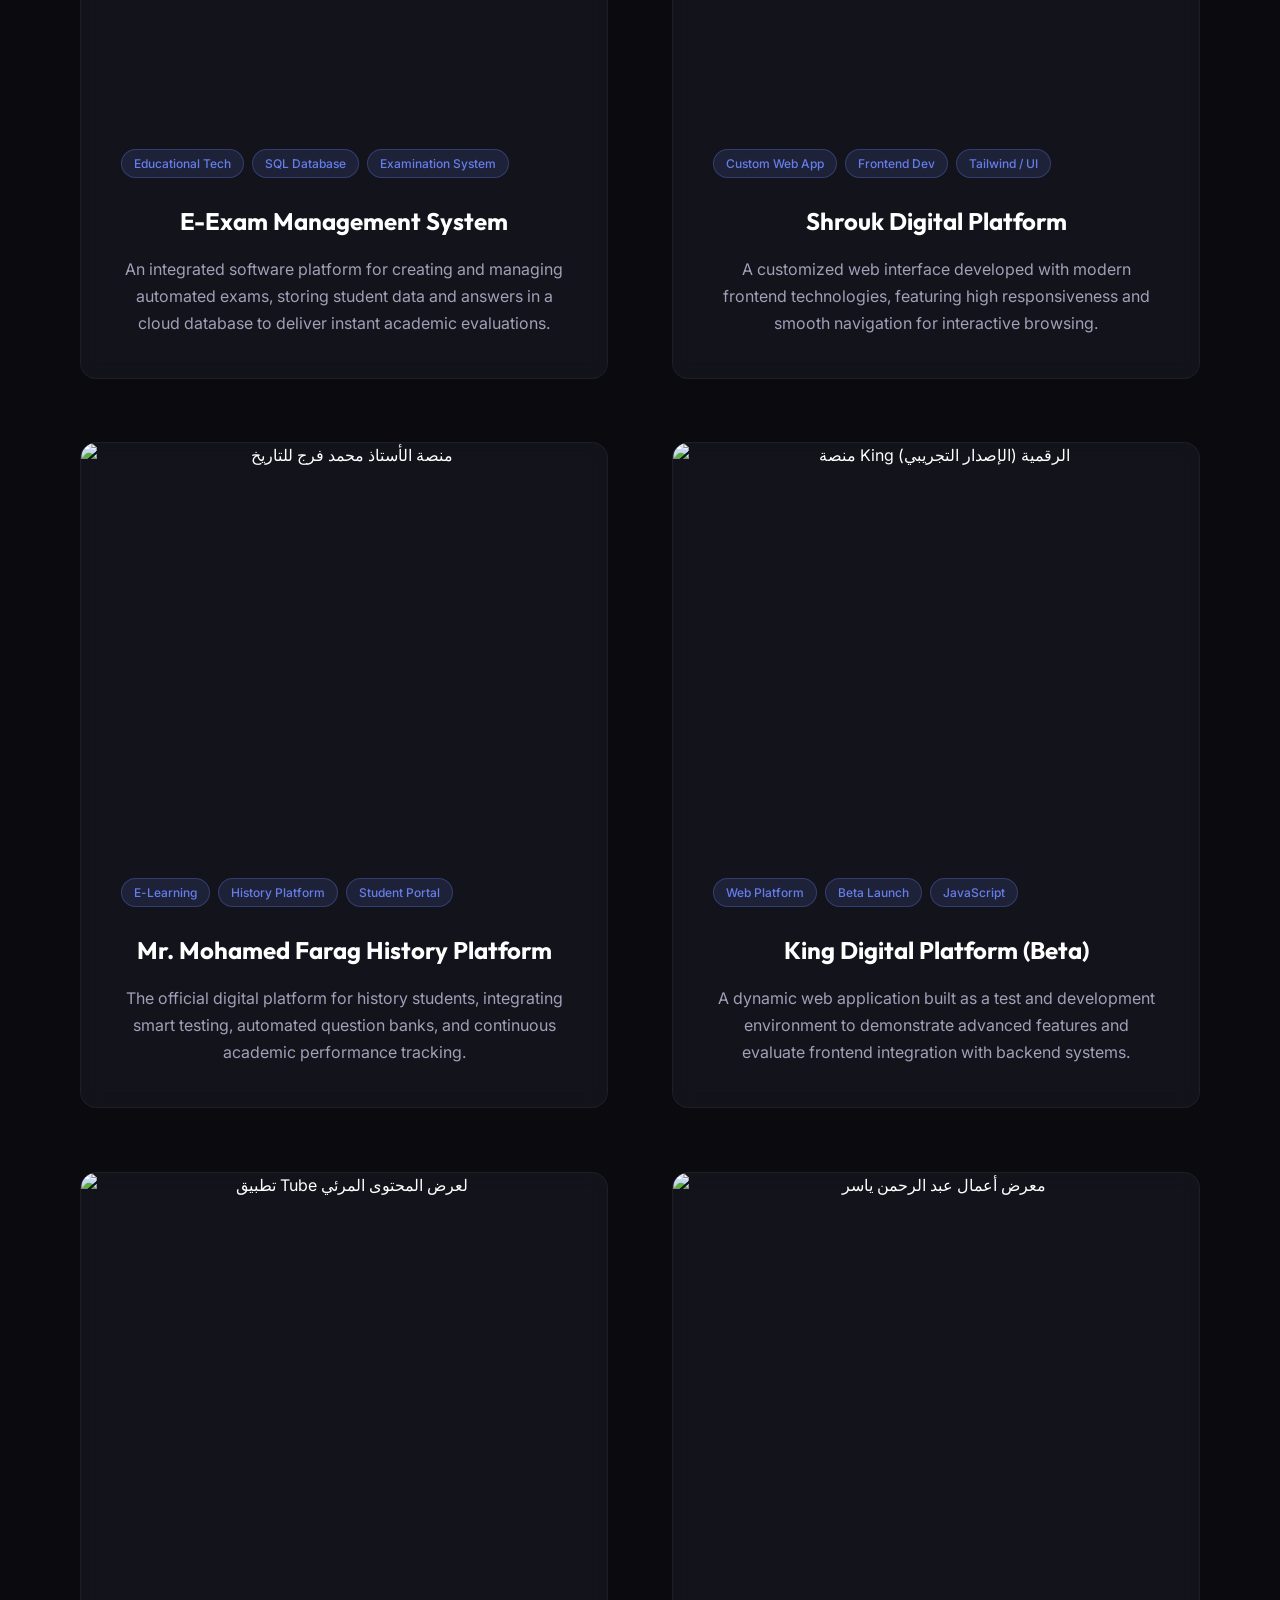
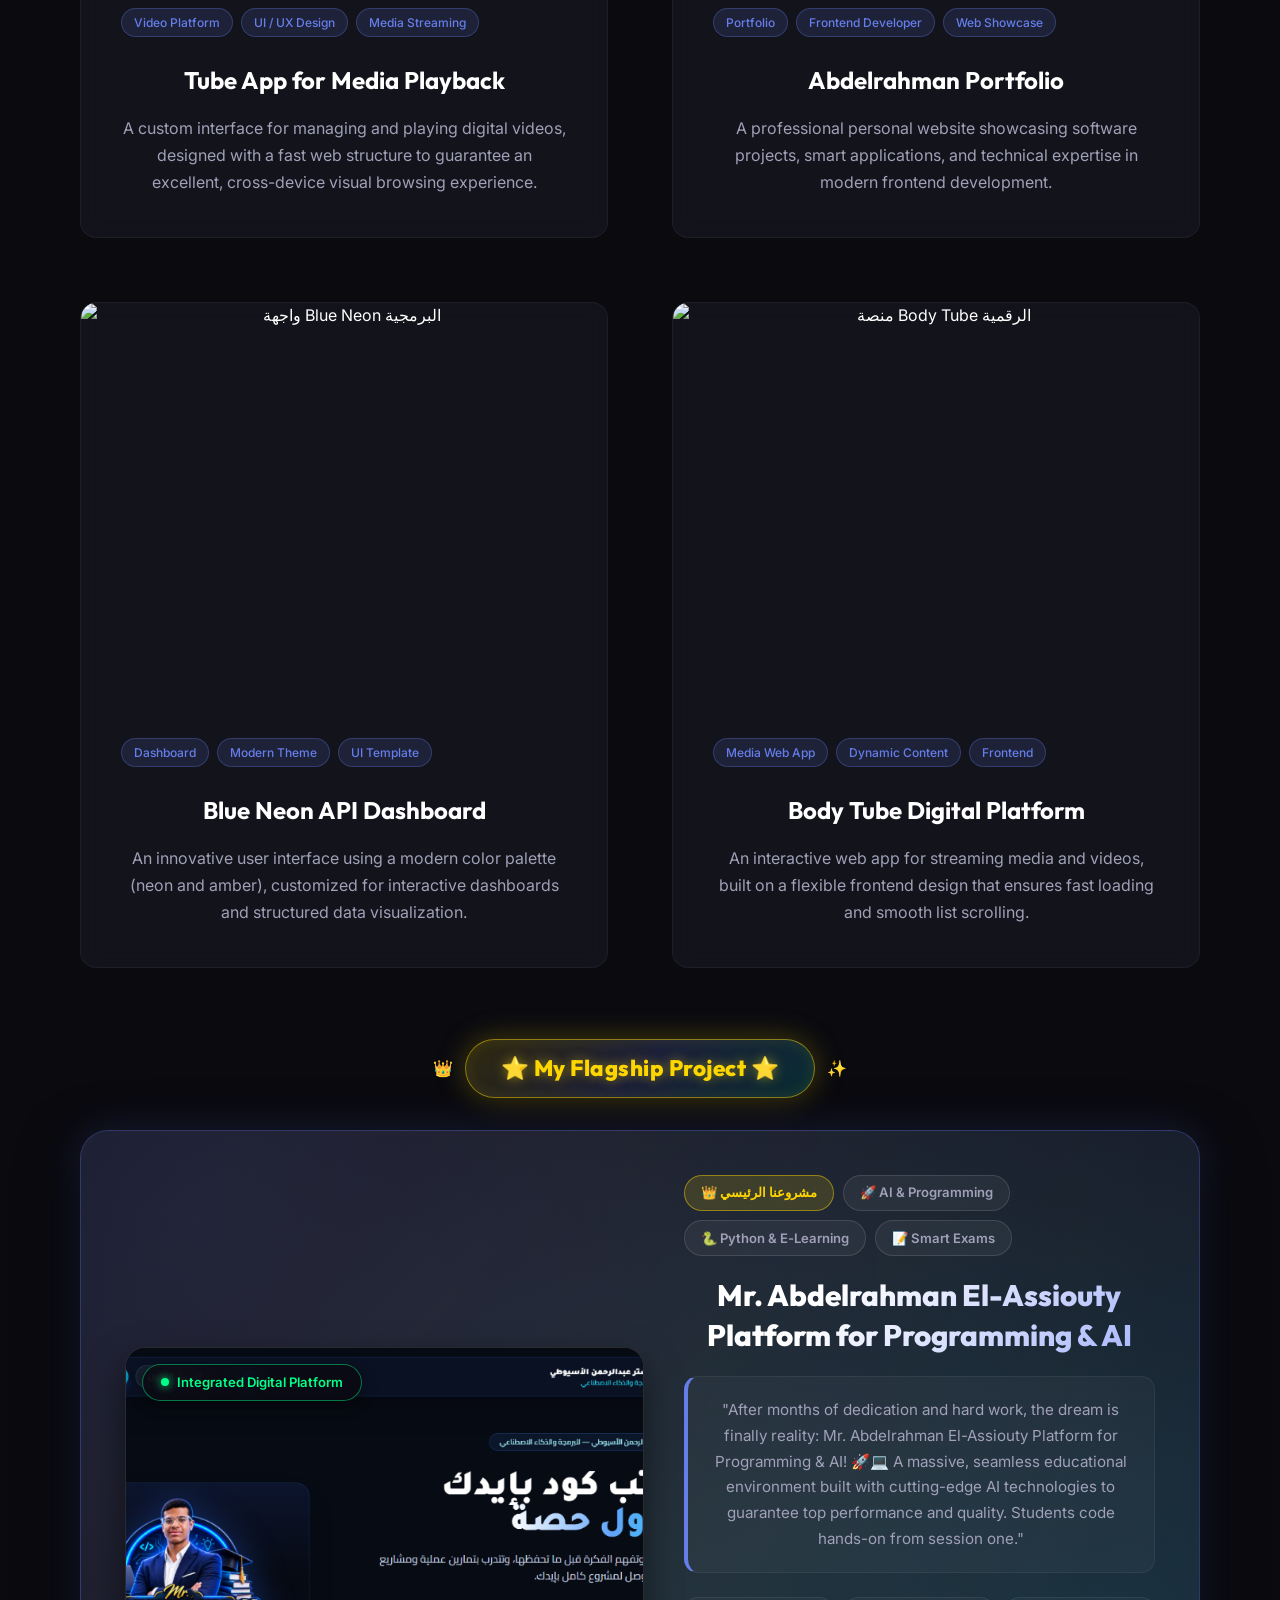
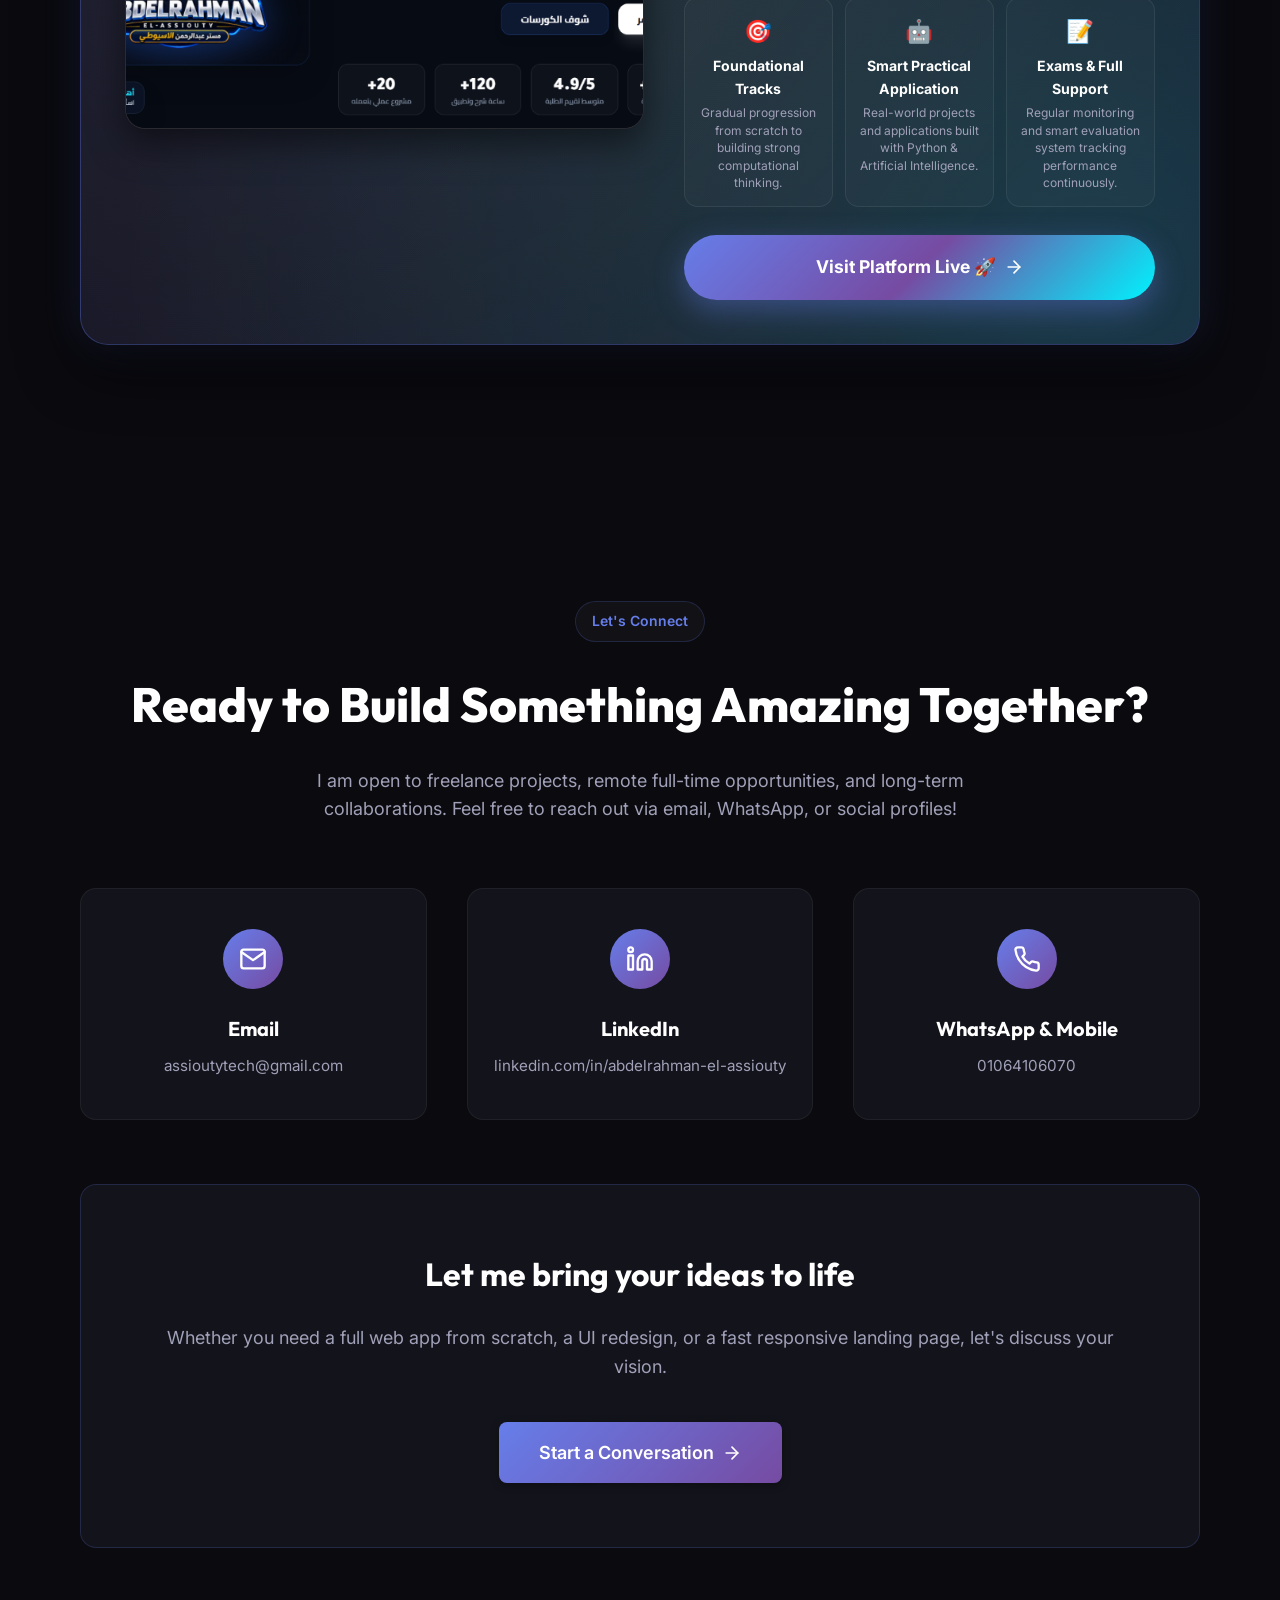
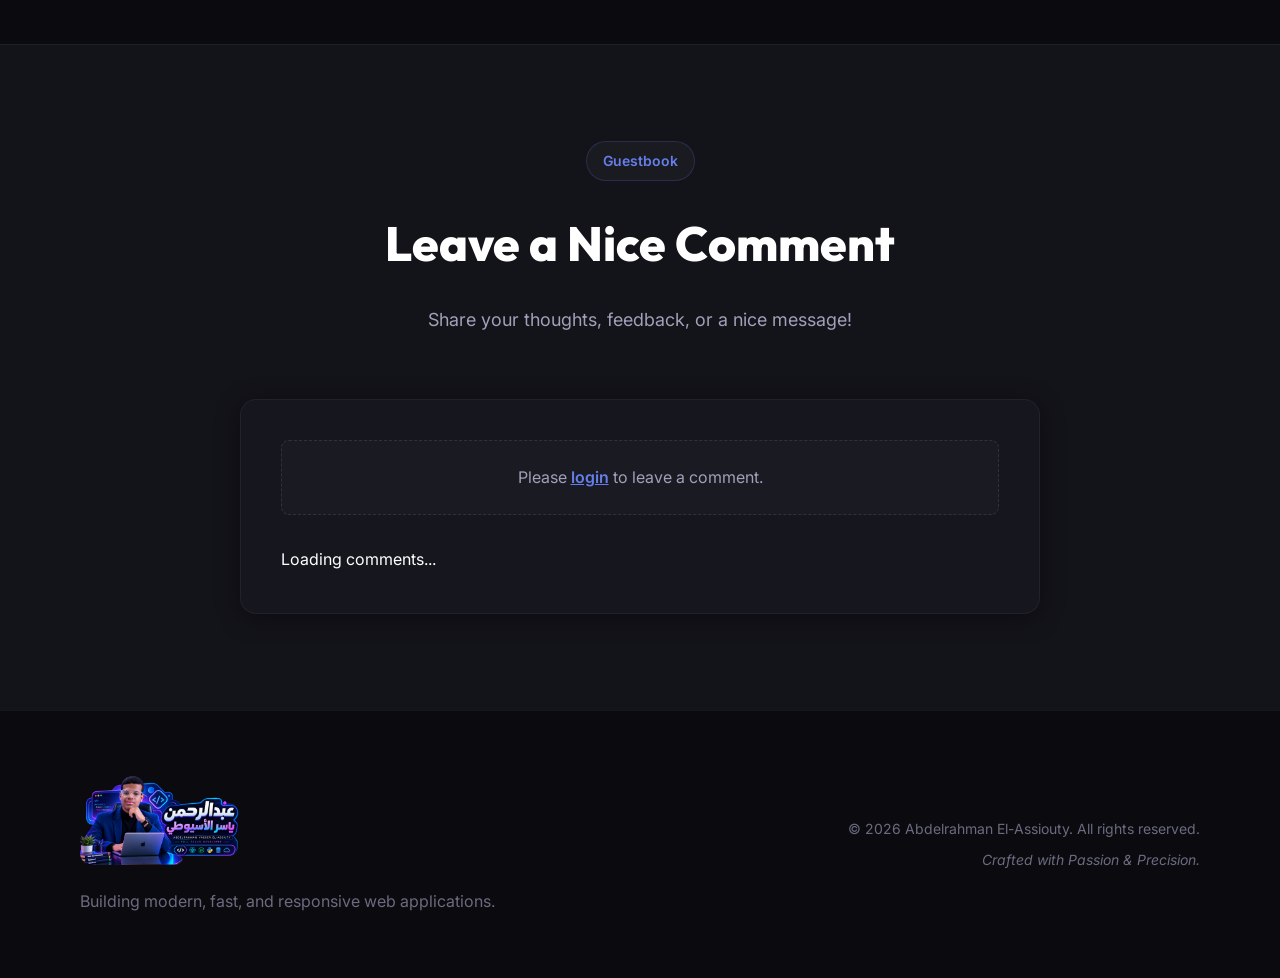
==== commit 3576a67c: "Update flagship thumbnail to custom platform screenshot, enable profile picture uploading, display u" ====
--- a/index.html
+++ b/index.html
@@ -734,7 +734,7 @@
                                 <span class="live-pulse-dot"></span>
                                 <span id="flagship-live-tag">منصة رقمية متكاملة</span>
                             </div>
-                            <img src="https://image.thum.io/get/width/1000/crop/700/https://mr-abdelrahman-elassiouty.vercel.app"
+                            <img src="mr-assiouty-platform.png"
                                  alt="منصة مستر عبدالرحمن الأسيوطي للبرمجة والذكاء الاصطناعي"
                                  class="flagship-img" loading="lazy">
                             <a href="https://mr-abdelrahman-elassiouty.vercel.app" target="_blank" rel="noopener noreferrer" class="flagship-image-overlay">
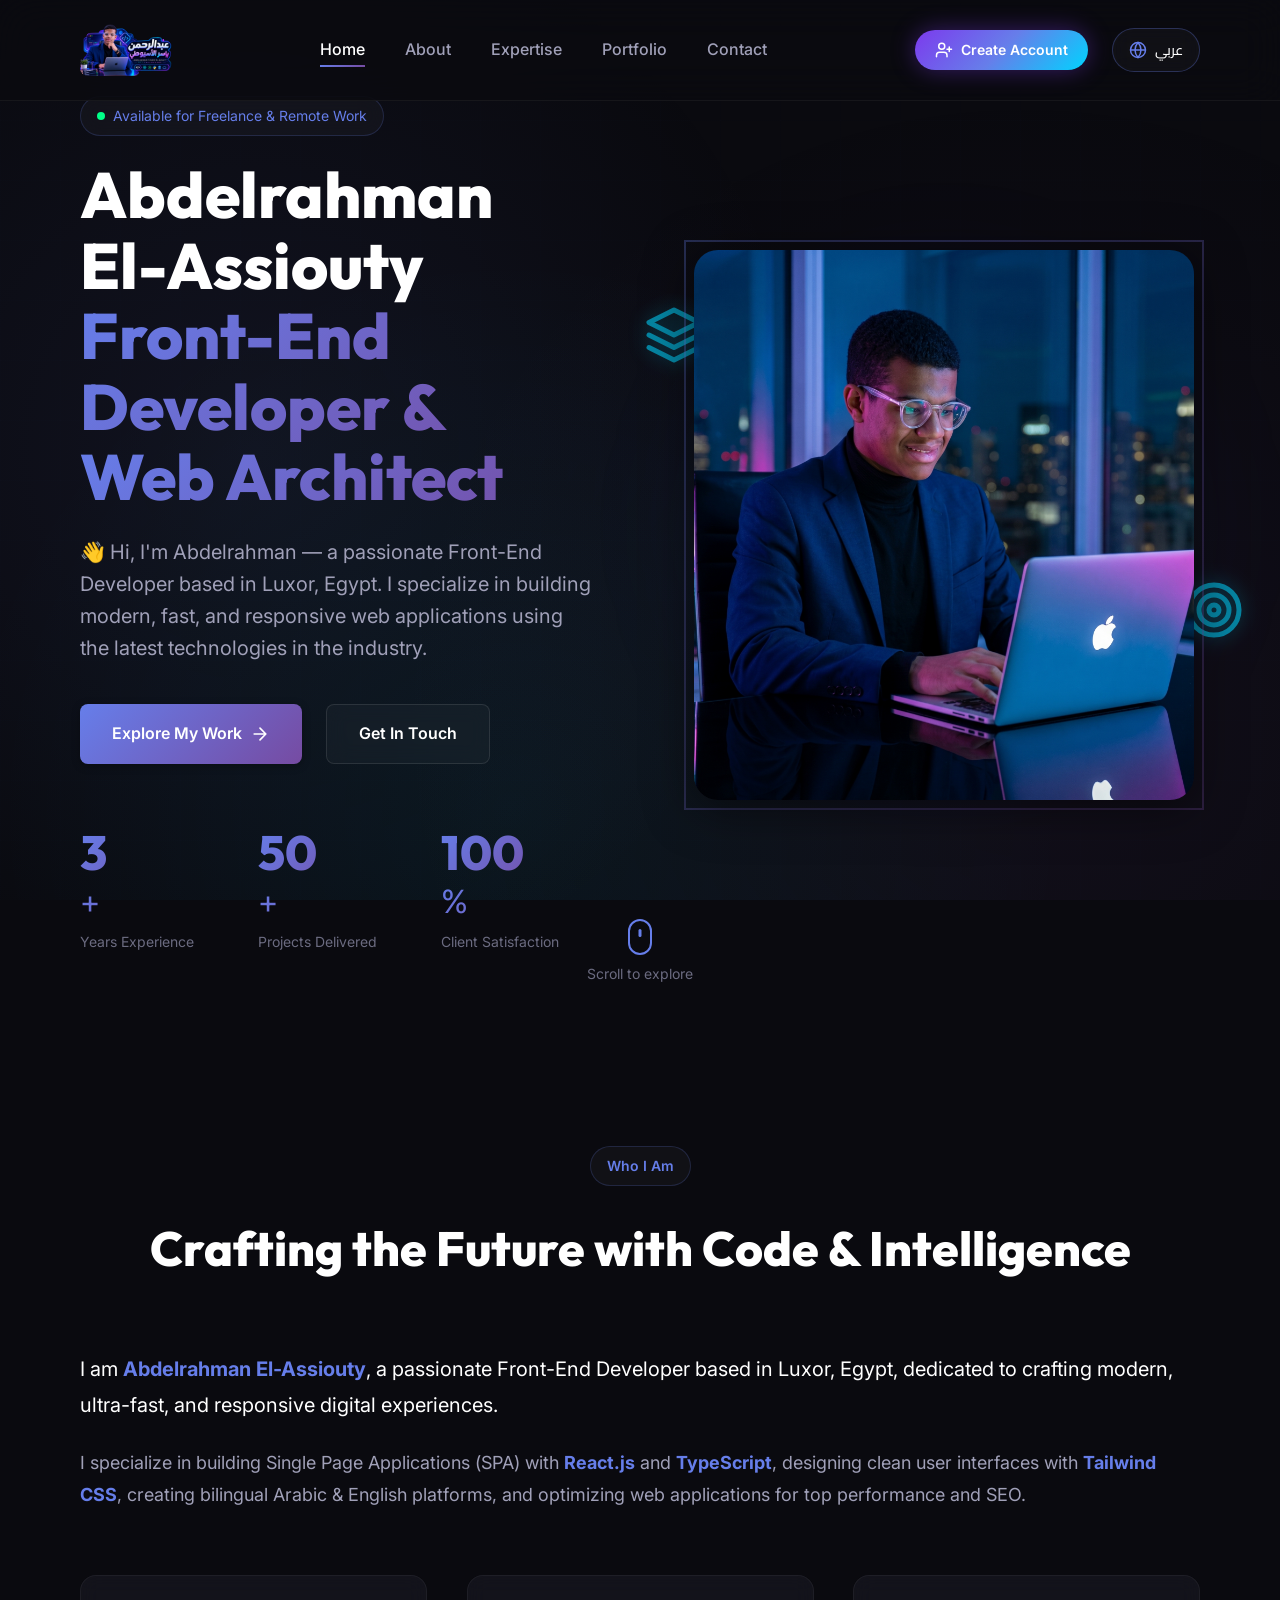
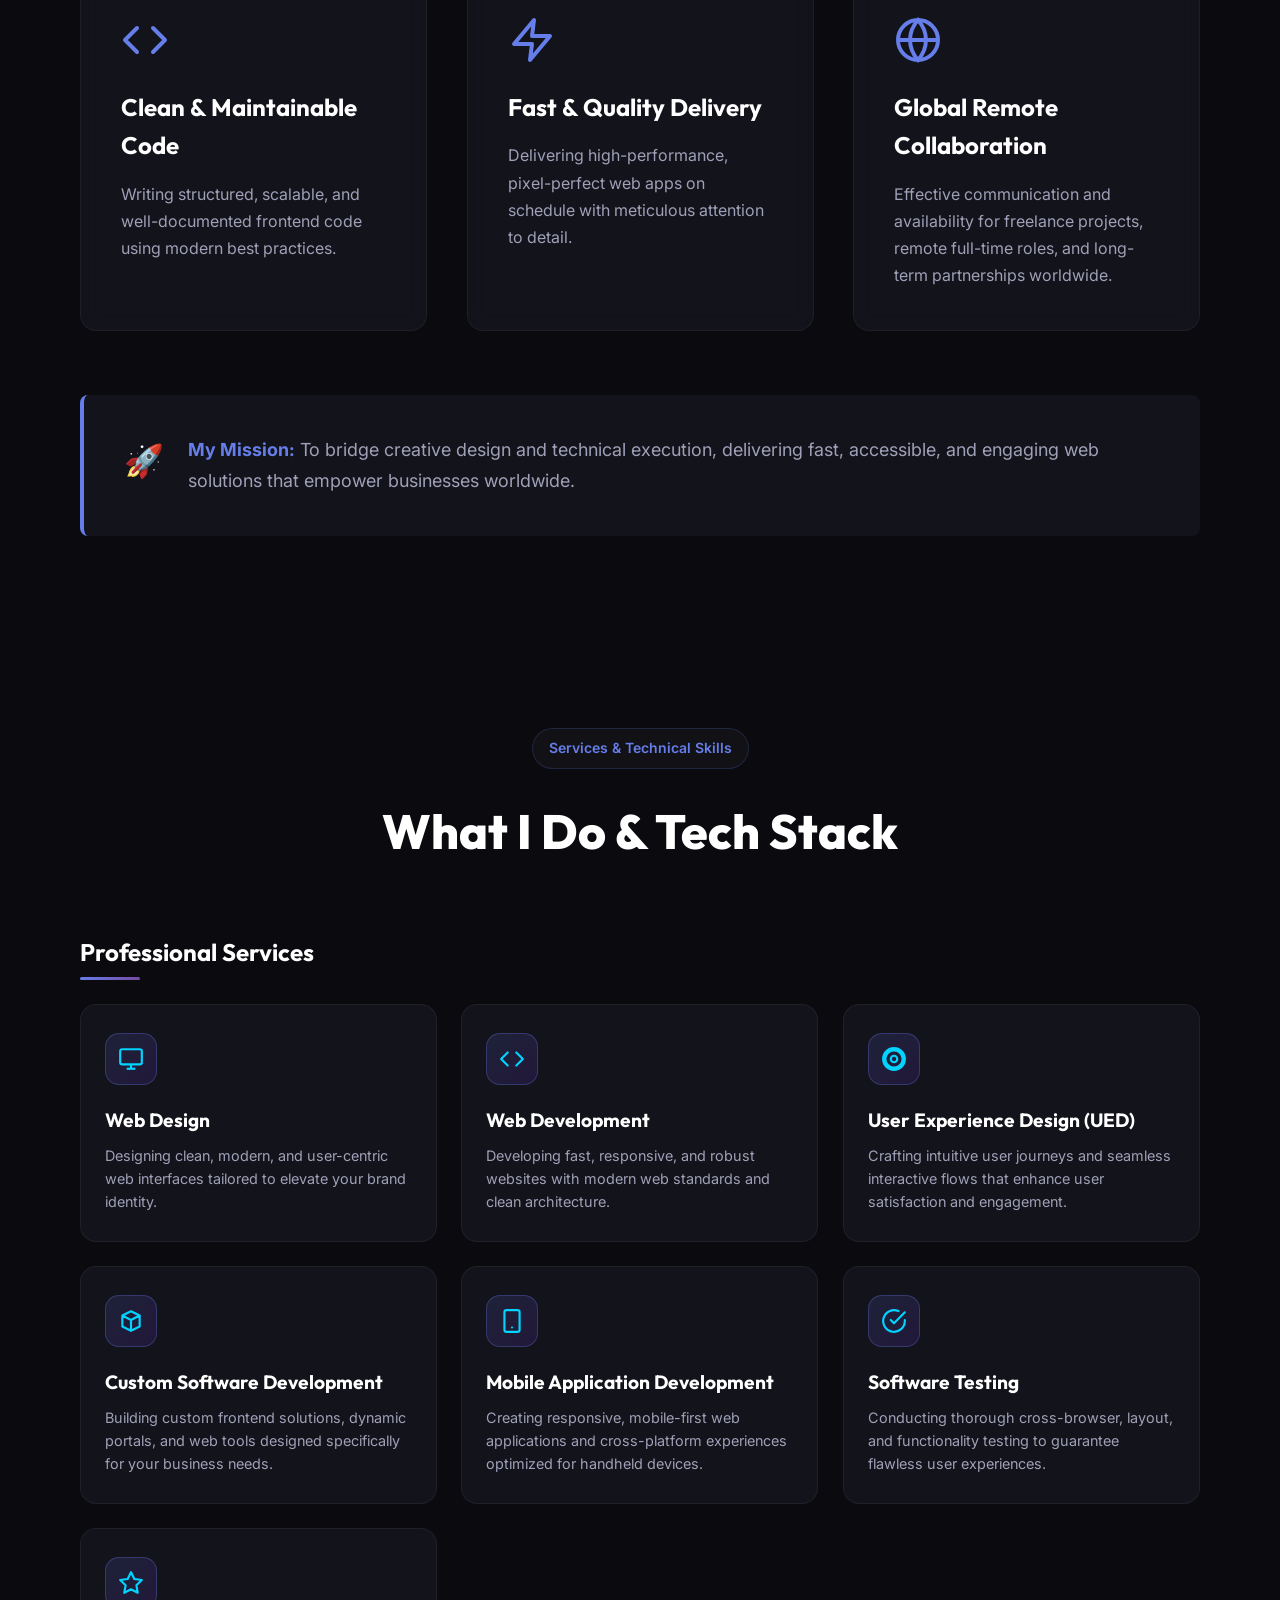
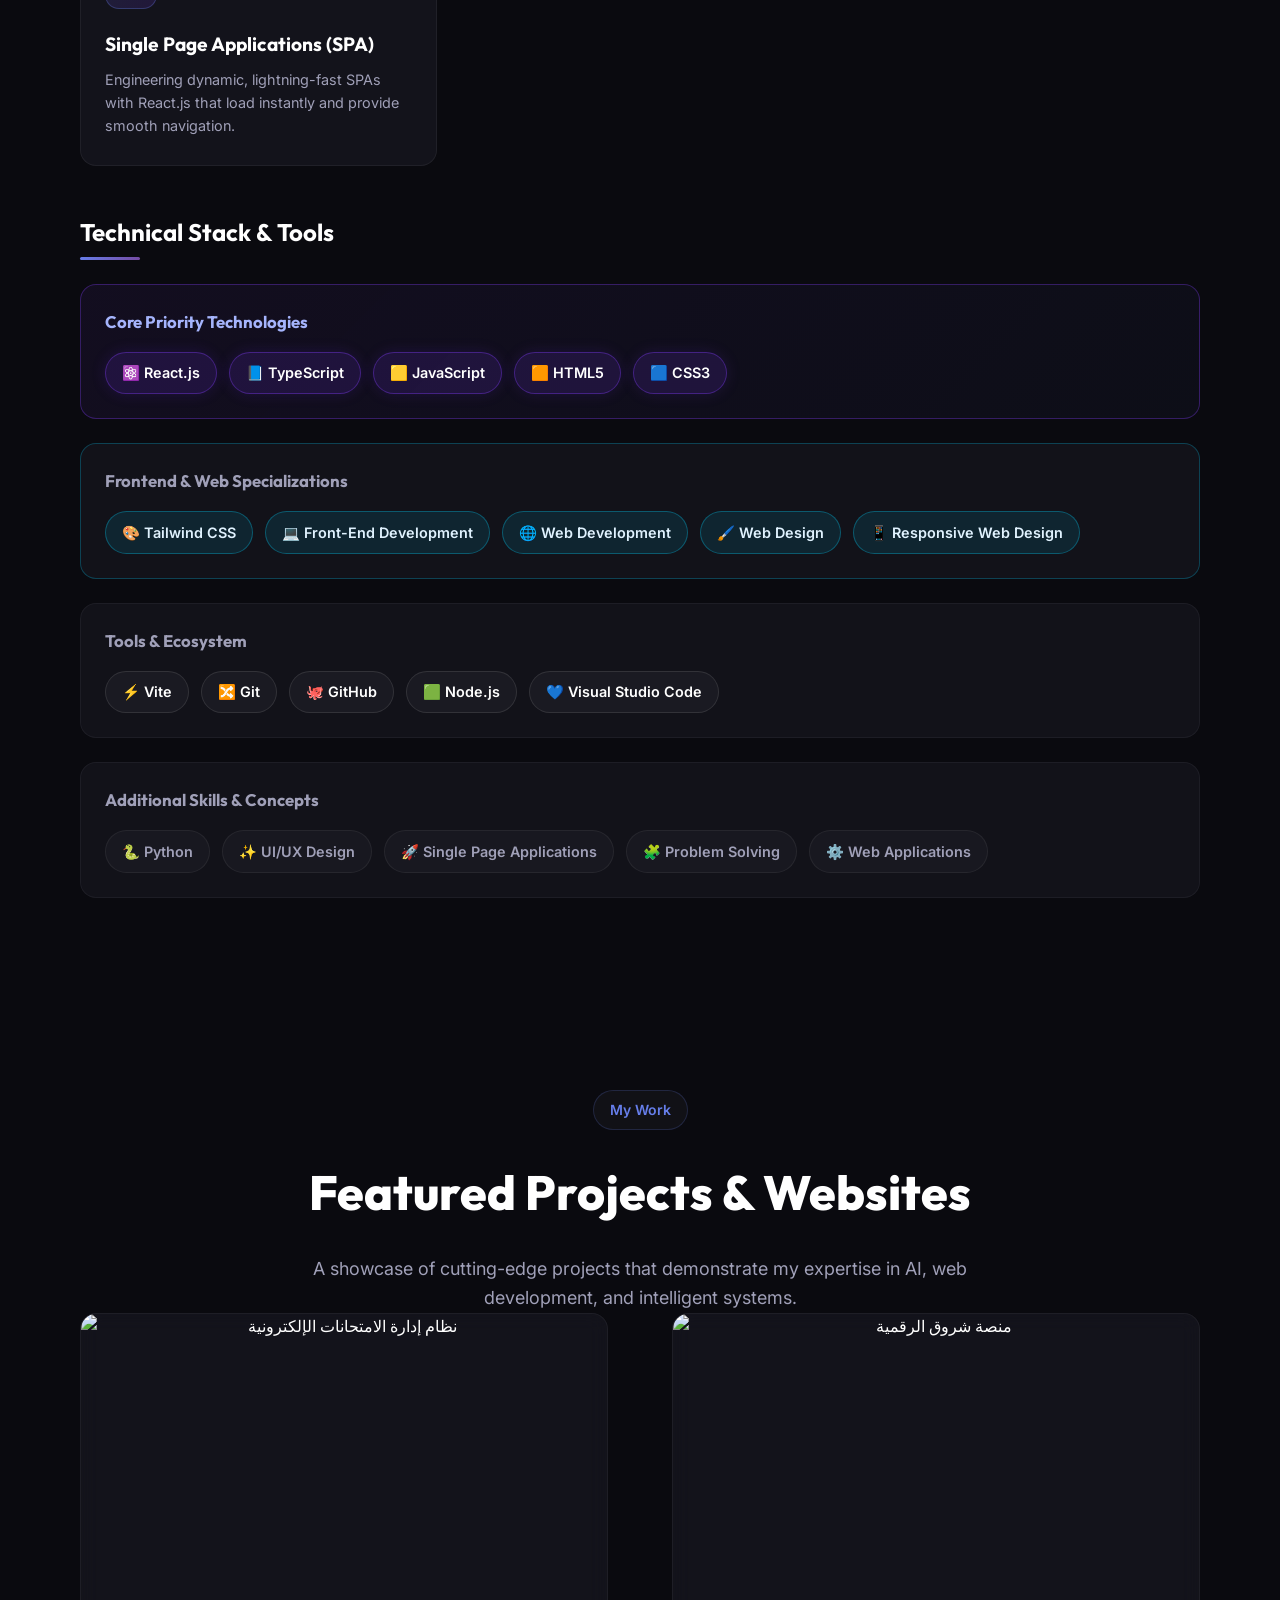
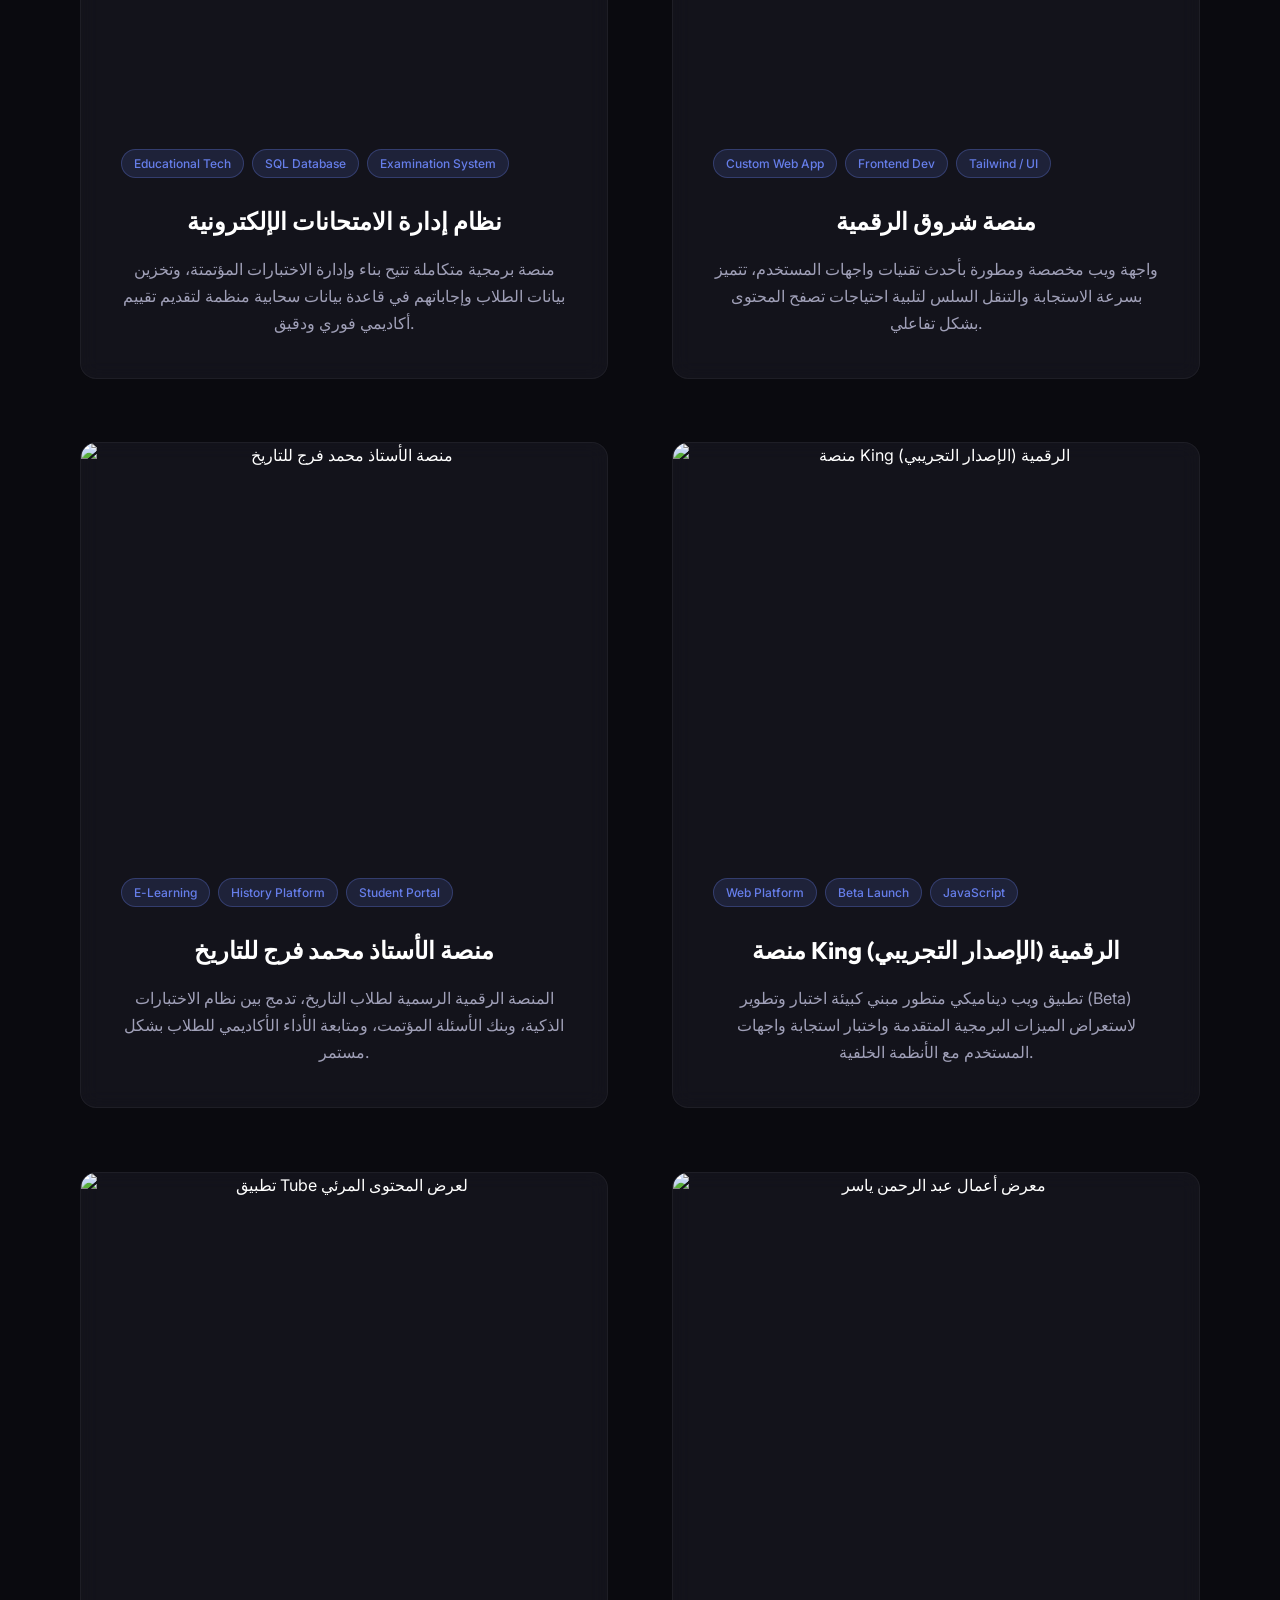
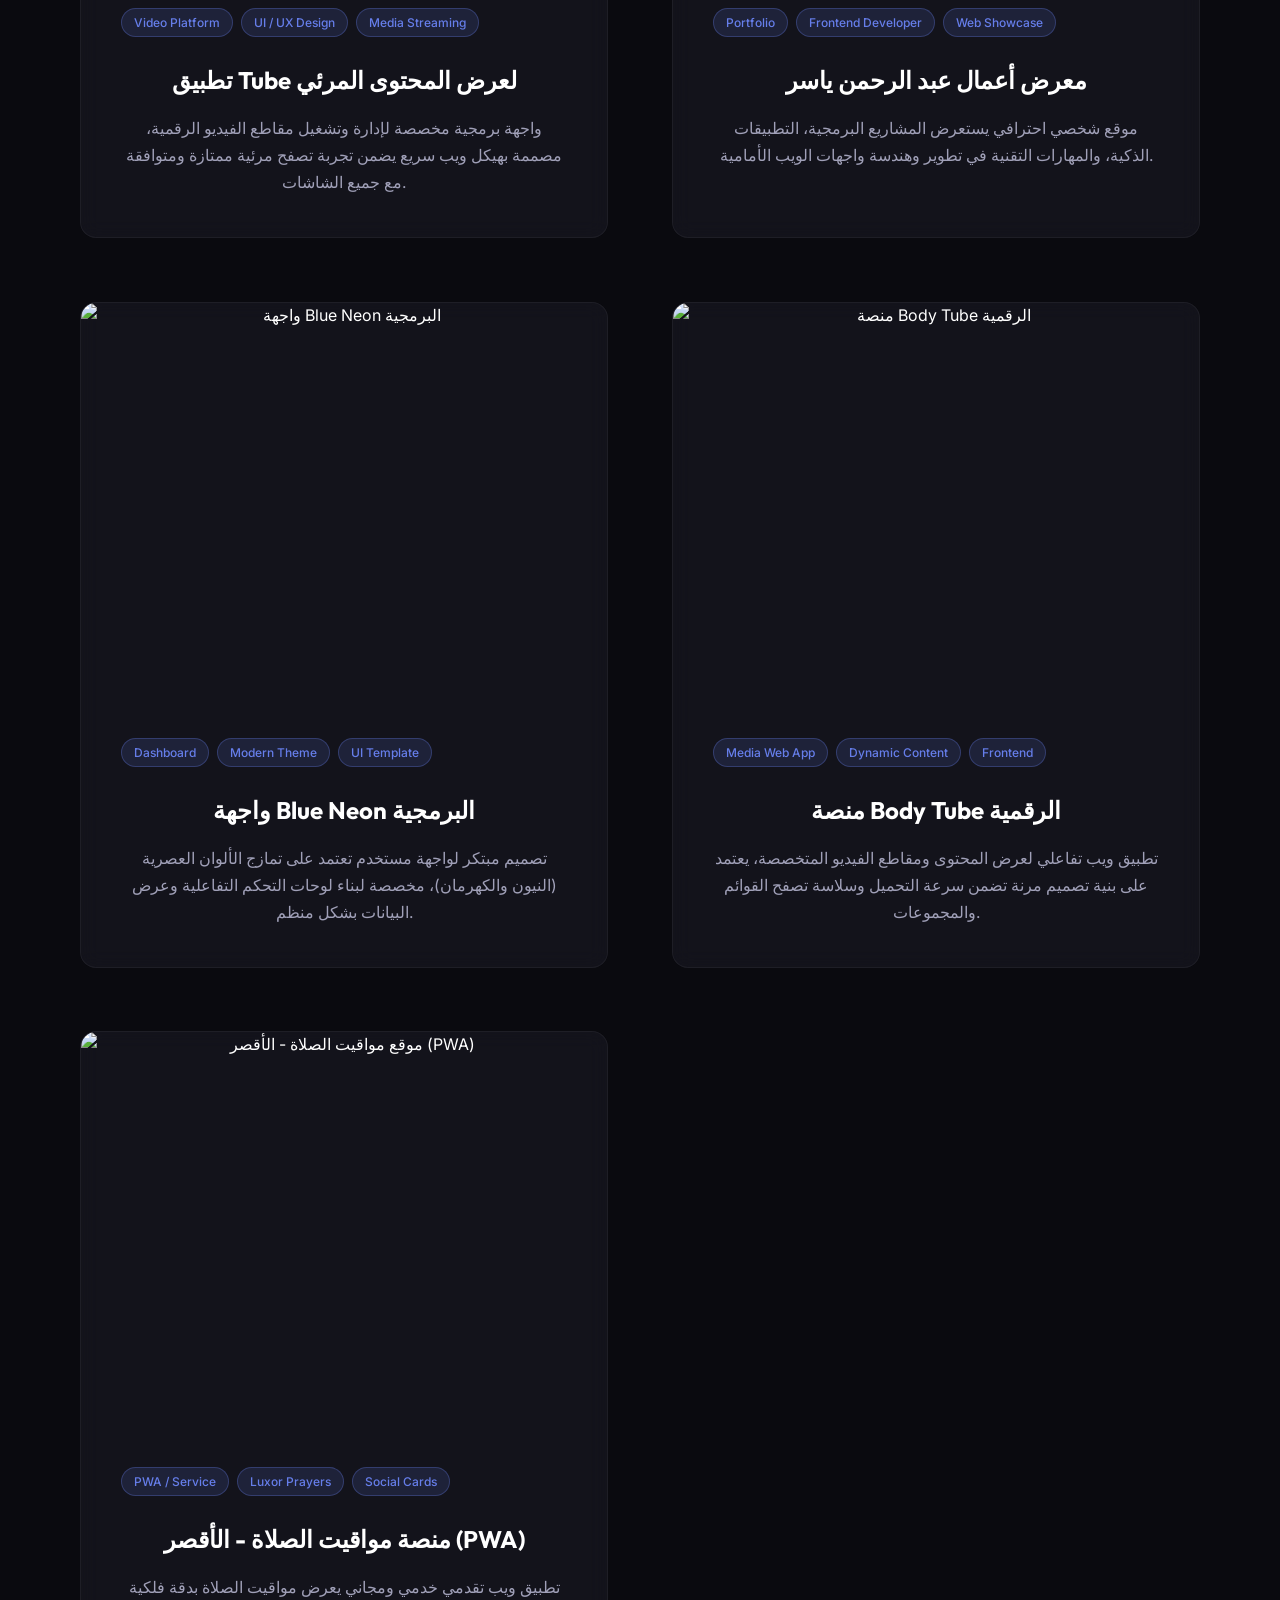
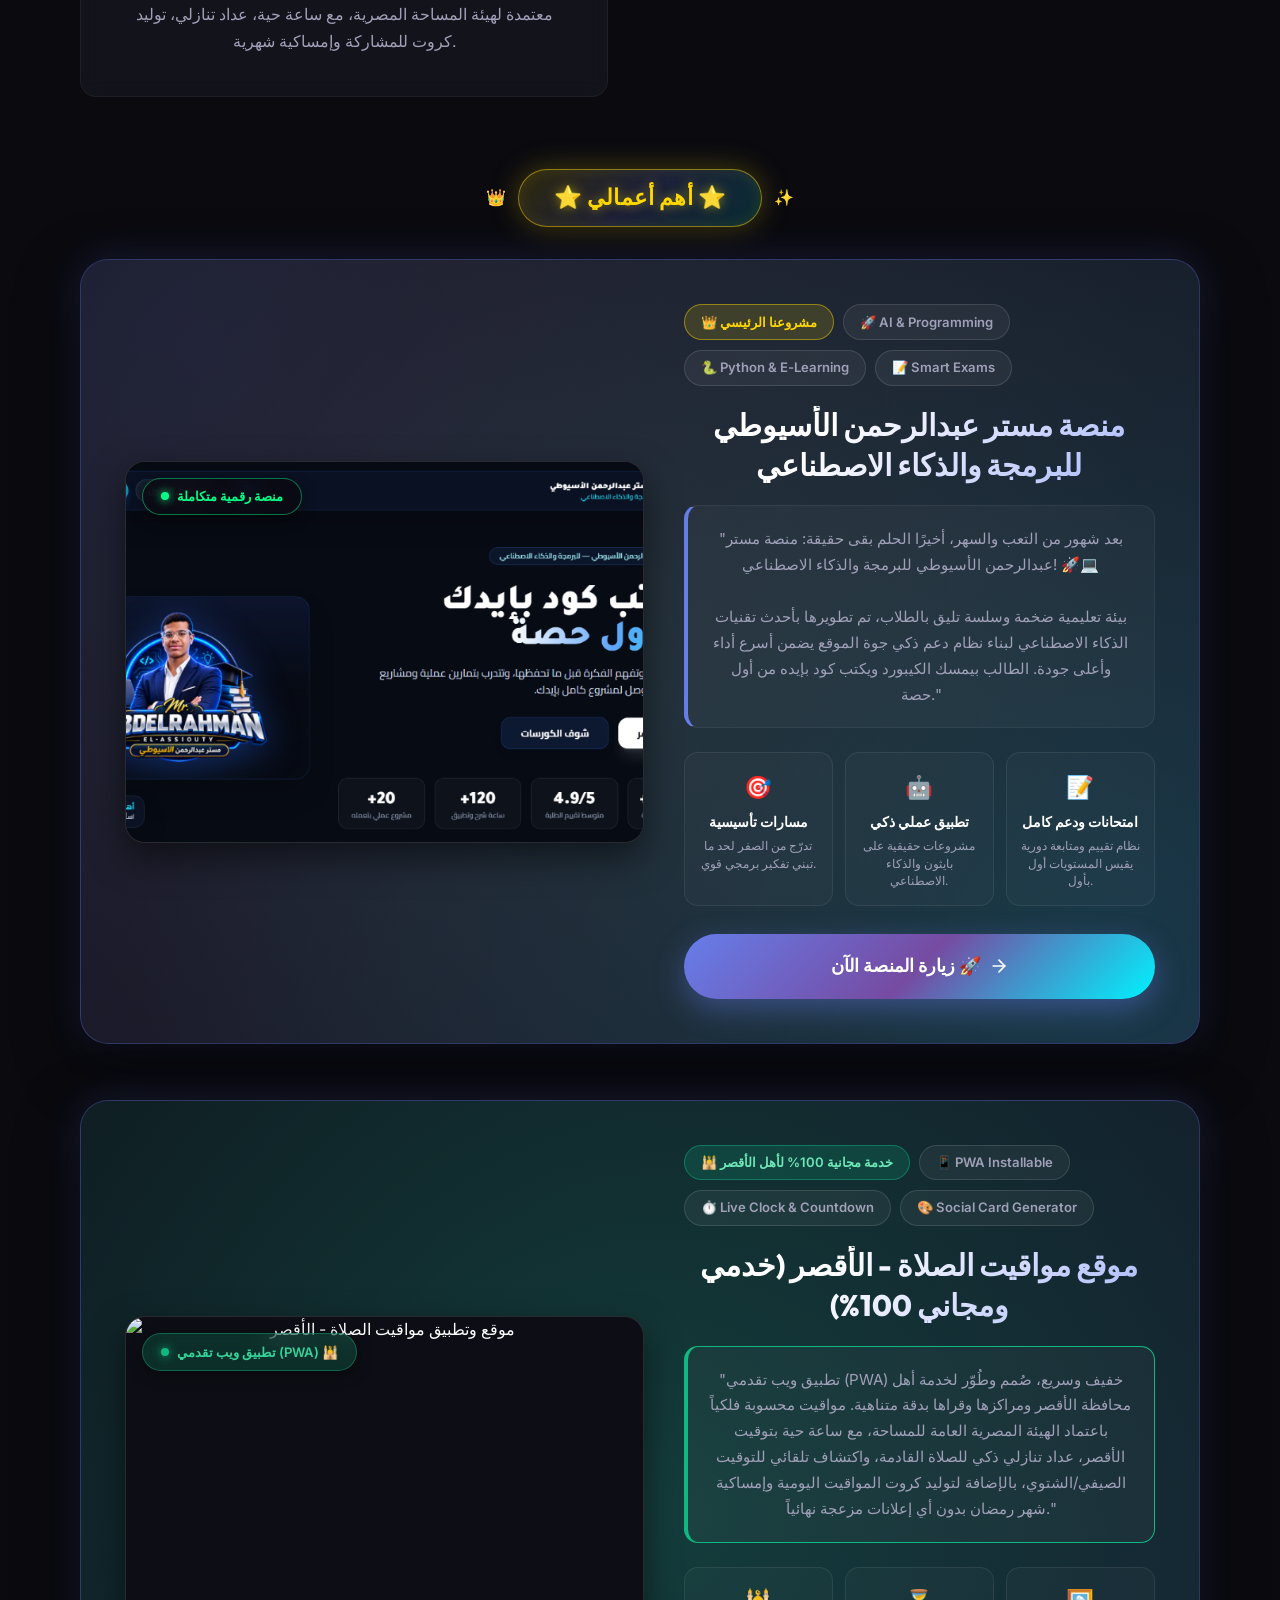
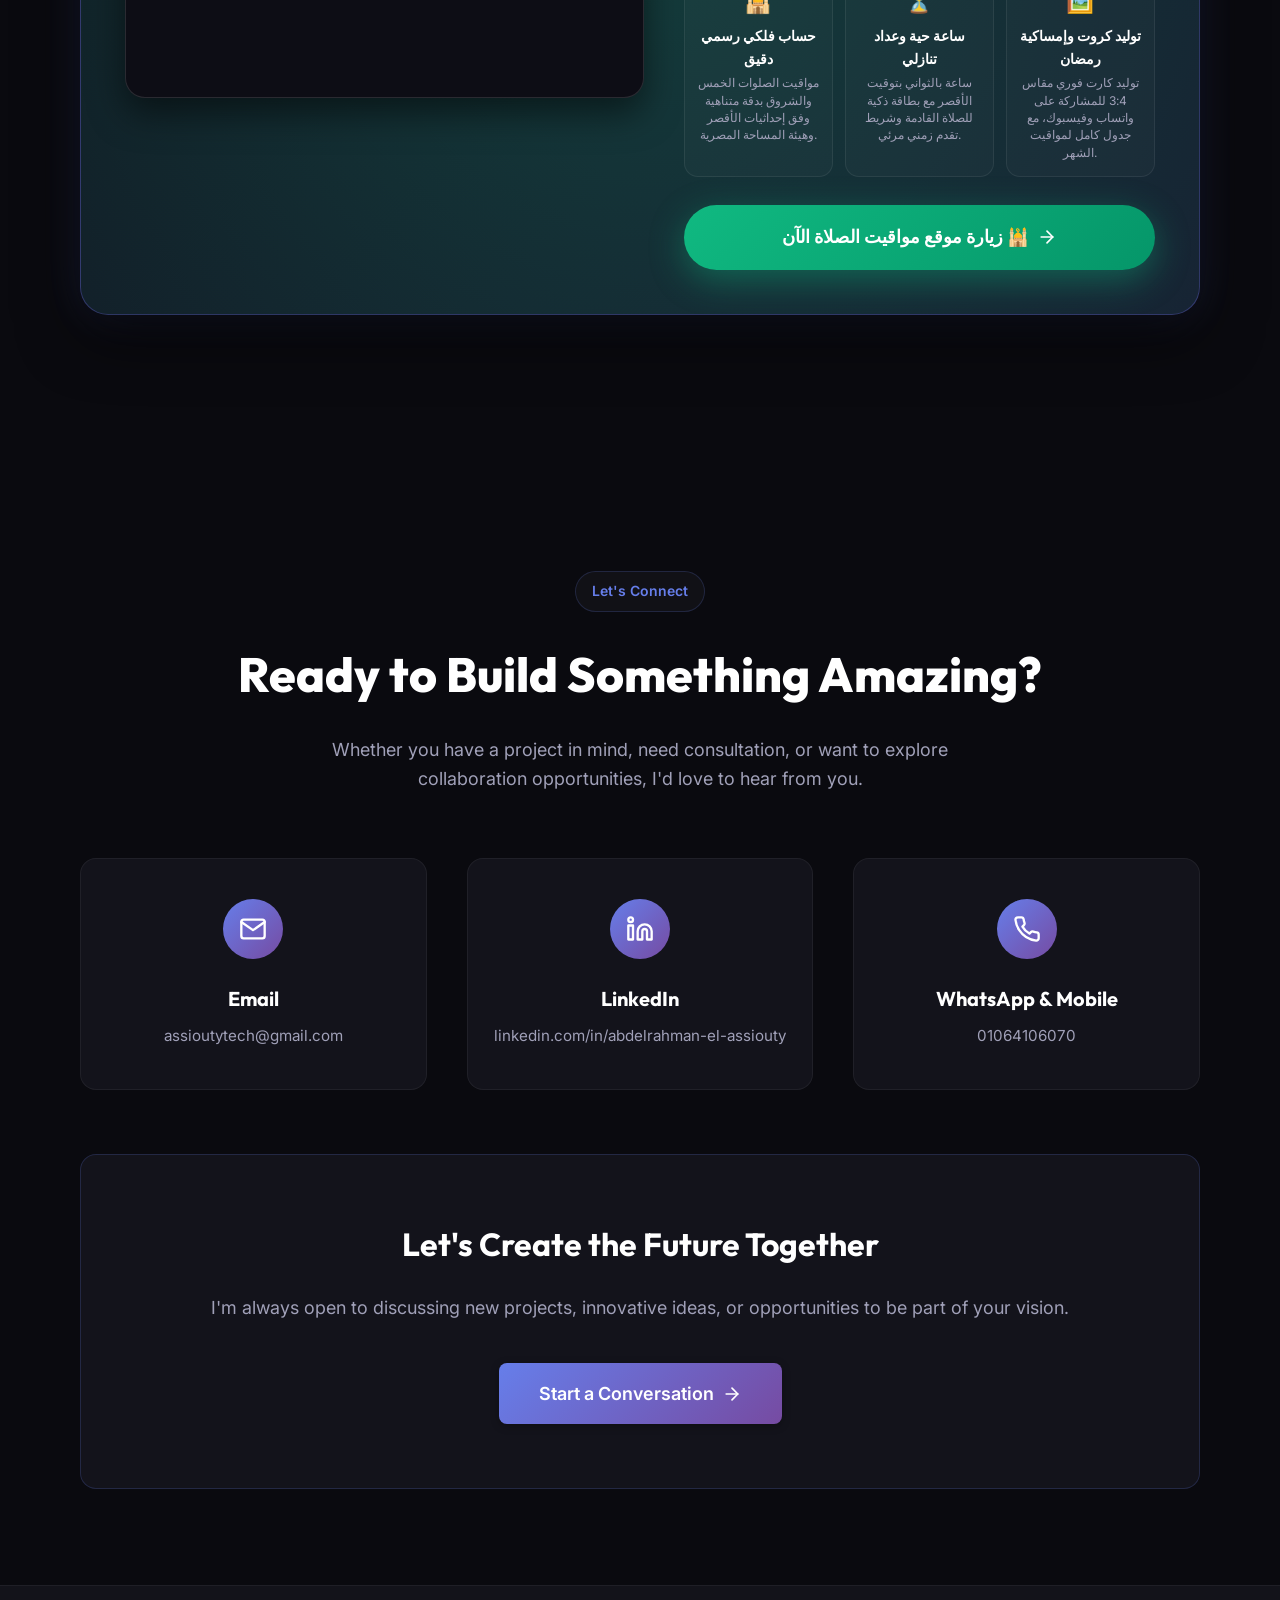
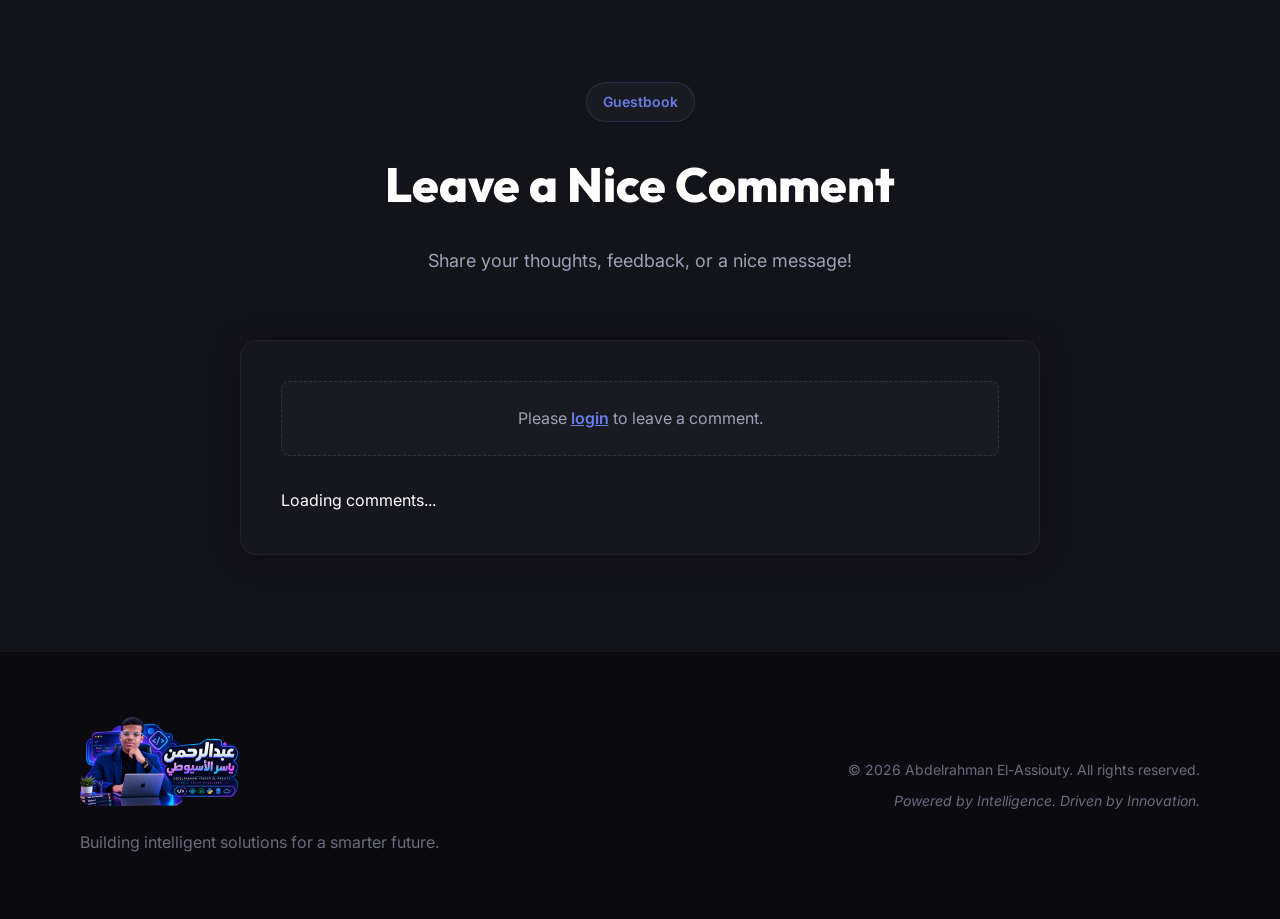
==== commit 8621970e: "Add Luxor Prayer Times platform to featured portfolio and flagship showcase projects" ====
--- a/index.html
+++ b/index.html
@@ -715,10 +715,43 @@
                         </p>
                     </div>
                 </a>
-
-            </div>
-
-            <!-- Flagship Showcase Project (أهم أعمالي) -->
+                <!-- Project Card 9 — موقع مواقيت الصلاة - الأقصر (luxor-prayer) -->
+                <a href="https://luxor-prayer.vercel.app/" class="project-card" target="_blank" style="text-decoration: none; color: inherit; display: block;">
+                    <div class="project-image">
+                        <div class="project-overlay">
+                            <div class="overlay-content">
+                                <div class="project-link">
+                                    <svg viewBox="0 0 24 24" fill="none" stroke="currentColor">
+                                        <path d="M18 13v6a2 2 0 0 1-2 2H5a2 2 0 0 1-2-2V8a2 2 0 0 1 2-2h6"
+                                            stroke-width="2" stroke-linecap="round" stroke-linejoin="round" />
+                                        <polyline points="15 3 21 3 21 9" stroke-width="2" stroke-linecap="round"
+                                            stroke-linejoin="round" />
+                                        <line x1="10" y1="14" x2="21" y2="3" stroke-width="2" stroke-linecap="round"
+                                            stroke-linejoin="round" />
+                                    </svg>
+                                    <span>View Live</span>
+                                </div>
+                            </div>
+                        </div>
+                        <img src="https://image.thum.io/get/width/800/crop/600/https://luxor-prayer.vercel.app/"
+                            alt="موقع مواقيت الصلاة - الأقصر (PWA)" class="project-thumbnail-img" loading="lazy">
+                    </div>
+                    <div class="project-content">
+                        <div class="project-tags">
+                            <span class="project-tag">PWA / Service</span>
+                            <span class="project-tag">Luxor Prayers</span>
+                            <span class="project-tag">Social Cards</span>
+                        </div>
+                        <h3 class="project-title">منصة مواقيت الصلاة - الأقصر (PWA)</h3>
+                        <p class="project-description">
+                            تطبيق ويب تقدمي خدمي ومجاني يعرض مواقيت الصلاة بدقة فلكية معتمدة لهيئة المساحة المصرية، مع ساعة حية، عداد تنازلي، توليد كروت للمشاركة وإمساكية شهرية.
+                        </p>
+                    </div>
+                </a>
+
+            </div>
+
+            <!-- Flagship Showcase Projects (أهم أعمالي) -->
             <div class="flagship-showcase-container">
                 <div class="flagship-badge-header">
                     <span class="crown-icon">👑</span>
@@ -793,6 +826,83 @@
                             <div class="flagship-cta">
                                 <a href="https://mr-abdelrahman-elassiouty.vercel.app" target="_blank" rel="noopener noreferrer" class="btn btn-primary btn-flagship">
                                     <span id="flagship-cta-text">زيارة المنصة الآن 🚀</span>
+                                    <svg class="btn-icon" viewBox="0 0 24 24" fill="none" stroke="currentColor">
+                                        <line x1="5" y1="12" x2="19" y2="12" stroke-width="2" stroke-linecap="round" stroke-linejoin="round"/>
+                                        <polyline points="12 5 19 12 12 19" stroke-width="2" stroke-linecap="round" stroke-linejoin="round"/>
+                                    </svg>
+                                </a>
+                            </div>
+                        </div>
+                    </div>
+                </div>
+
+                <!-- Flagship Card 2: Luxor Prayer Times Platform -->
+                <div class="flagship-card" style="margin-top: 3.5rem;">
+                    <div class="flagship-glow-bg" style="background: radial-gradient(circle, rgba(16, 185, 129, 0.25) 0%, rgba(5, 150, 105, 0.1) 50%, transparent 75%);"></div>
+                    <div class="flagship-grid">
+                        <div class="flagship-image-wrapper">
+                            <div class="flagship-live-badge" style="background: rgba(16, 185, 129, 0.2); border-color: rgba(16, 185, 129, 0.4); color: #34d399;">
+                                <span class="live-pulse-dot" style="background: #10b981; box-shadow: 0 0 10px #10b981;"></span>
+                                <span id="flagship2-live-tag">تطبيق ويب تقدمي (PWA) 🕌</span>
+                            </div>
+                            <img src="https://image.thum.io/get/width/1000/crop/750/https://luxor-prayer.vercel.app/"
+                                 alt="موقع وتطبيق مواقيت الصلاة - الأقصر"
+                                 class="flagship-img" loading="lazy">
+                            <a href="https://luxor-prayer.vercel.app/" target="_blank" rel="noopener noreferrer" class="flagship-image-overlay">
+                                <span class="flagship-overlay-btn" style="background: linear-gradient(135deg, #10b981 0%, #059669 100%); box-shadow: 0 10px 30px rgba(16, 185, 129, 0.45);">
+                                    <svg viewBox="0 0 24 24" fill="none" stroke="currentColor" width="20" height="20">
+                                        <path d="M18 13v6a2 2 0 0 1-2 2H5a2 2 0 0 1-2-2V8a2 2 0 0 1 2-2h6" stroke-width="2" stroke-linecap="round" stroke-linejoin="round"/>
+                                        <polyline points="15 3 21 3 21 9" stroke-width="2" stroke-linecap="round" stroke-linejoin="round"/>
+                                        <line x1="10" y1="14" x2="21" y2="3" stroke-width="2" stroke-linecap="round" stroke-linejoin="round"/>
+                                    </svg>
+                                    <span id="flagship2-view-btn">معاينة موقع مواقيت الصلاة</span>
+                                </span>
+                            </a>
+                        </div>
+
+                        <div class="flagship-content">
+                            <div class="flagship-tags">
+                                <span class="flagship-tag highlight" style="background: rgba(16, 185, 129, 0.18); border-color: rgba(16, 185, 129, 0.45); color: #6ee7b7;">🕌 خدمة مجانية 100% لأهل الأقصر</span>
+                                <span class="flagship-tag">📱 PWA Installable</span>
+                                <span class="flagship-tag">⏱️ Live Clock & Countdown</span>
+                                <span class="flagship-tag">🎨 Social Card Generator</span>
+                            </div>
+
+                            <h3 class="flagship-title" id="flagship2-title-text">موقع مواقيت الصلاة - الأقصر (خدمي ومجاني 100%)</h3>
+
+                            <div class="flagship-quote-box" style="border-color: #10b981;">
+                                <p class="flagship-quote" id="flagship2-quote-text">
+                                    "تطبيق ويب تقدمي (PWA) خفيف وسريع، صُمم وطُوّر لخدمة أهل محافظة الأقصر ومراكزها وقراها بدقة متناهية. مواقيت محسوبة فلكياً باعتماد الهيئة المصرية العامة للمساحة، مع ساعة حية بتوقيت الأقصر، عداد تنازلي ذكي للصلاة القادمة، واكتشاف تلقائي للتوقيت الصيفي/الشتوي، بالإضافة لتوليد كروت المواقيت اليومية وإمساكية شهر رمضان بدون أي إعلانات مزعجة نهائياً."
+                                </p>
+                            </div>
+
+                            <div class="flagship-features-grid">
+                                <div class="flagship-feature-item">
+                                    <div class="feature-icon">🕌</div>
+                                    <div class="feature-info">
+                                        <h4 id="flagship2-f1-title">حساب فلكي رسمي دقيق</h4>
+                                        <p id="flagship2-f1-desc">مواقيت الصلوات الخمس والشروق بدقة متناهية وفق إحداثيات الأقصر وهيئة المساحة المصرية.</p>
+                                    </div>
+                                </div>
+                                <div class="flagship-feature-item">
+                                    <div class="feature-icon">⏳</div>
+                                    <div class="feature-info">
+                                        <h4 id="flagship2-f2-title">ساعة حية وعداد تنازلي</h4>
+                                        <p id="flagship2-f2-desc">ساعة بالثواني بتوقيت الأقصر مع بطاقة ذكية للصلاة القادمة وشريط تقدم زمني مرئي.</p>
+                                    </div>
+                                </div>
+                                <div class="flagship-feature-item">
+                                    <div class="feature-icon">🖼️</div>
+                                    <div class="feature-info">
+                                        <h4 id="flagship2-f3-title">توليد كروت وإمساكية رمضان</h4>
+                                        <p id="flagship2-f3-desc">توليد كارت فوري مقاس 3:4 للمشاركة على واتساب وفيسبوك، مع جدول كامل لمواقيت الشهر.</p>
+                                    </div>
+                                </div>
+                            </div>
+
+                            <div class="flagship-cta">
+                                <a href="https://luxor-prayer.vercel.app/" target="_blank" rel="noopener noreferrer" class="btn btn-primary btn-flagship" style="background: linear-gradient(135deg, #10b981 0%, #059669 100%); box-shadow: 0 10px 35px rgba(16, 185, 129, 0.4);">
+                                    <span id="flagship2-cta-text">زيارة موقع مواقيت الصلاة الآن 🕌</span>
                                     <svg class="btn-icon" viewBox="0 0 24 24" fill="none" stroke="currentColor">
                                         <line x1="5" y1="12" x2="19" y2="12" stroke-width="2" stroke-linecap="round" stroke-linejoin="round"/>
                                         <polyline points="12 5 19 12 12 19" stroke-width="2" stroke-linecap="round" stroke-linejoin="round"/>
@@ -1147,11 +1257,14 @@
         </div>
     </div>
 
-    <!-- Supabase Client -->
-    <script src="https://cdn.jsdelivr.net/npm/@supabase/supabase-js@2"></script>
-
-    <!-- Auth Logic (Standalone) -->
-    <script src="index-auth-standalone.js"></script>
+    <!-- Firebase Compat SDKs -->
+    <script src="https://www.gstatic.com/firebasejs/10.12.2/firebase-app-compat.js"></script>
+    <script src="https://www.gstatic.com/firebasejs/10.12.2/firebase-auth-compat.js"></script>
+    <script src="https://www.gstatic.com/firebasejs/10.12.2/firebase-firestore-compat.js"></script>
+
+    <!-- Firebase Config & Interaction Script -->
+    <script src="firebase-config.js"></script>
+    <script src="index-firebase.js"></script>
 
     <!-- Main Script -->
     <script src="script.js"></script>
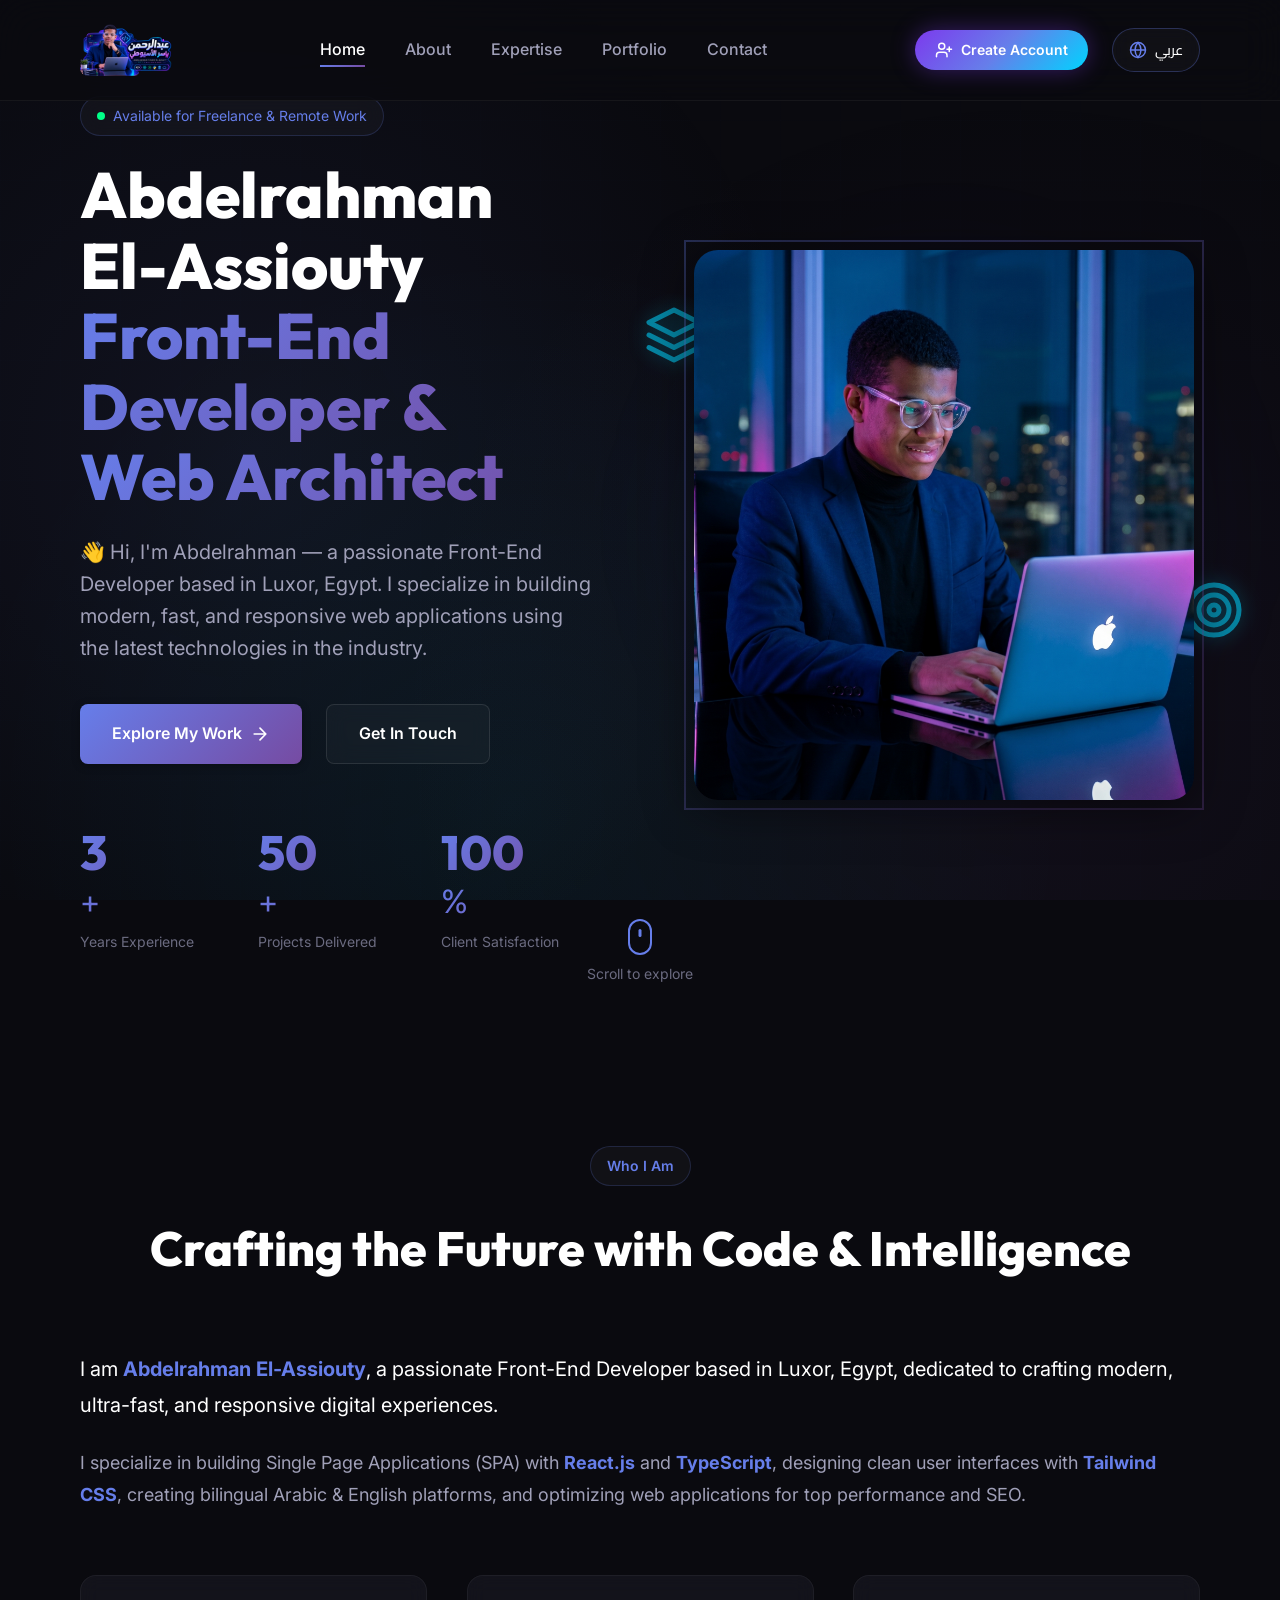
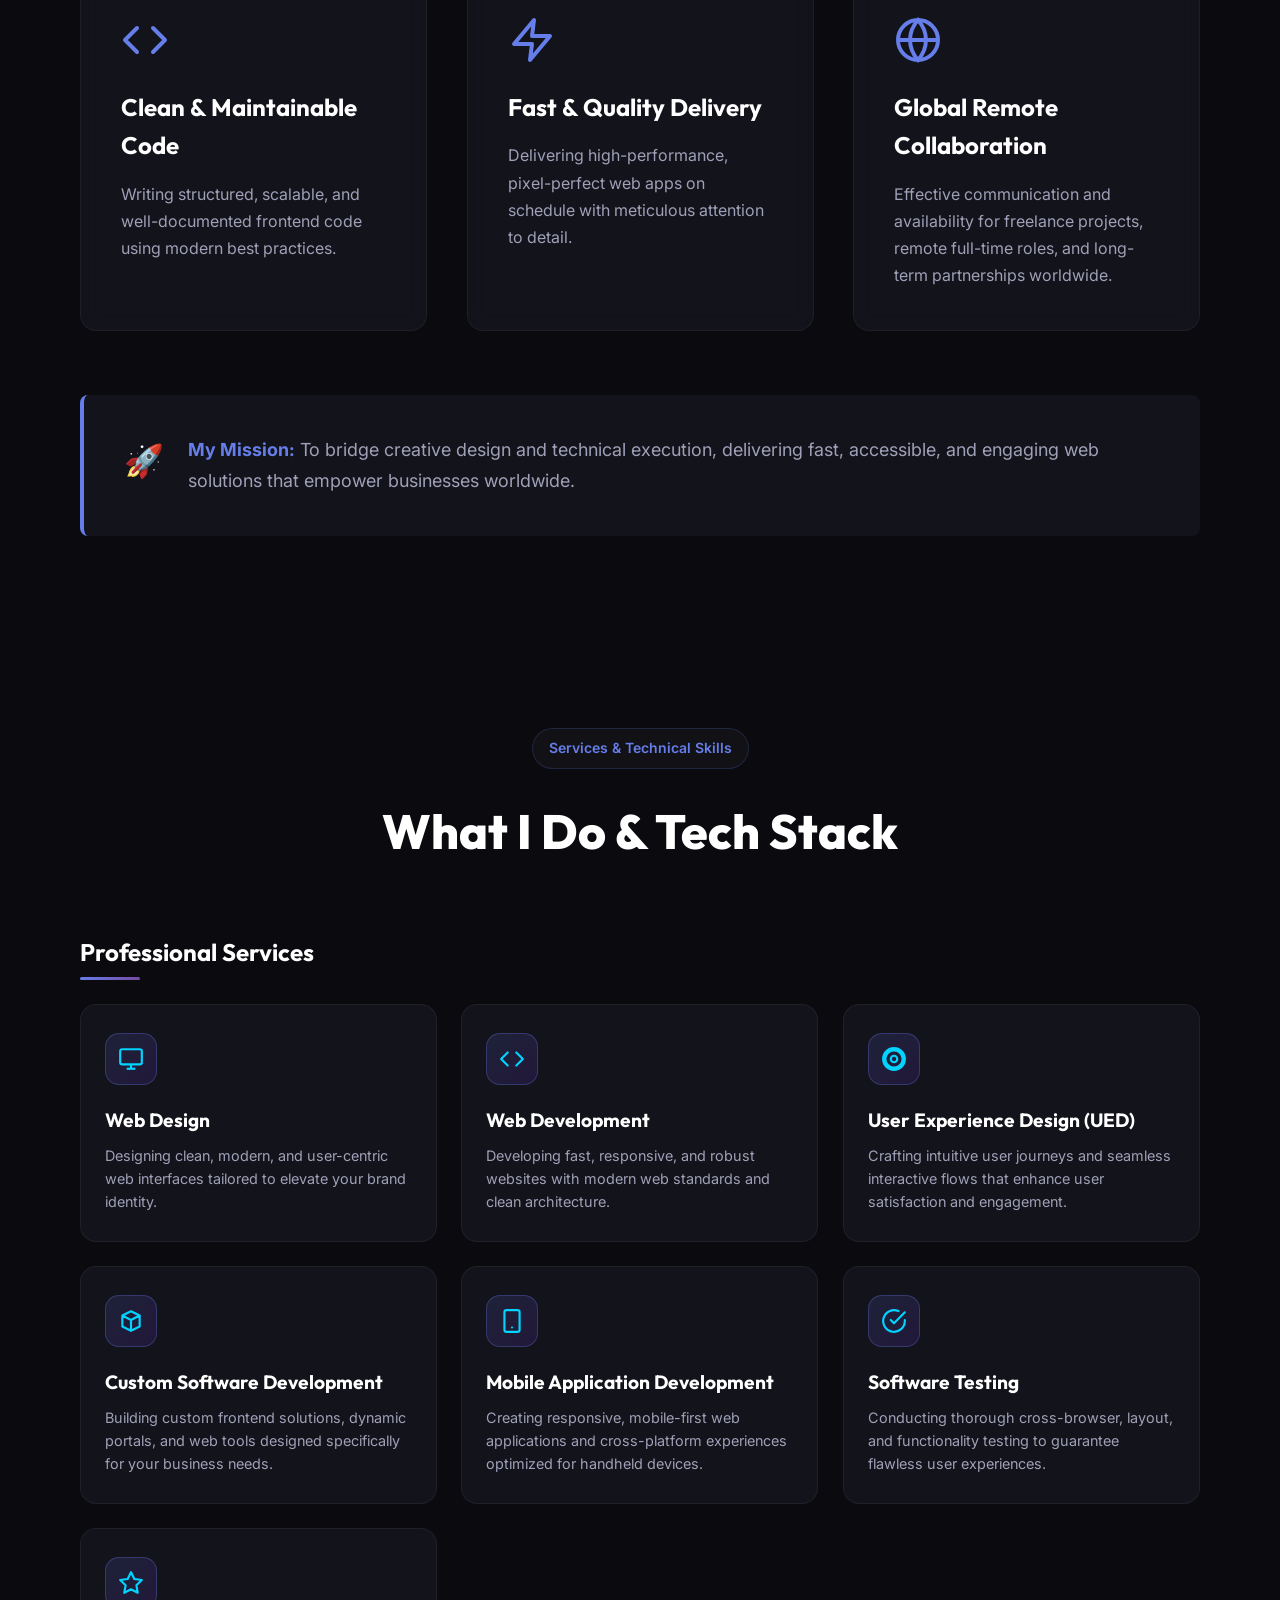
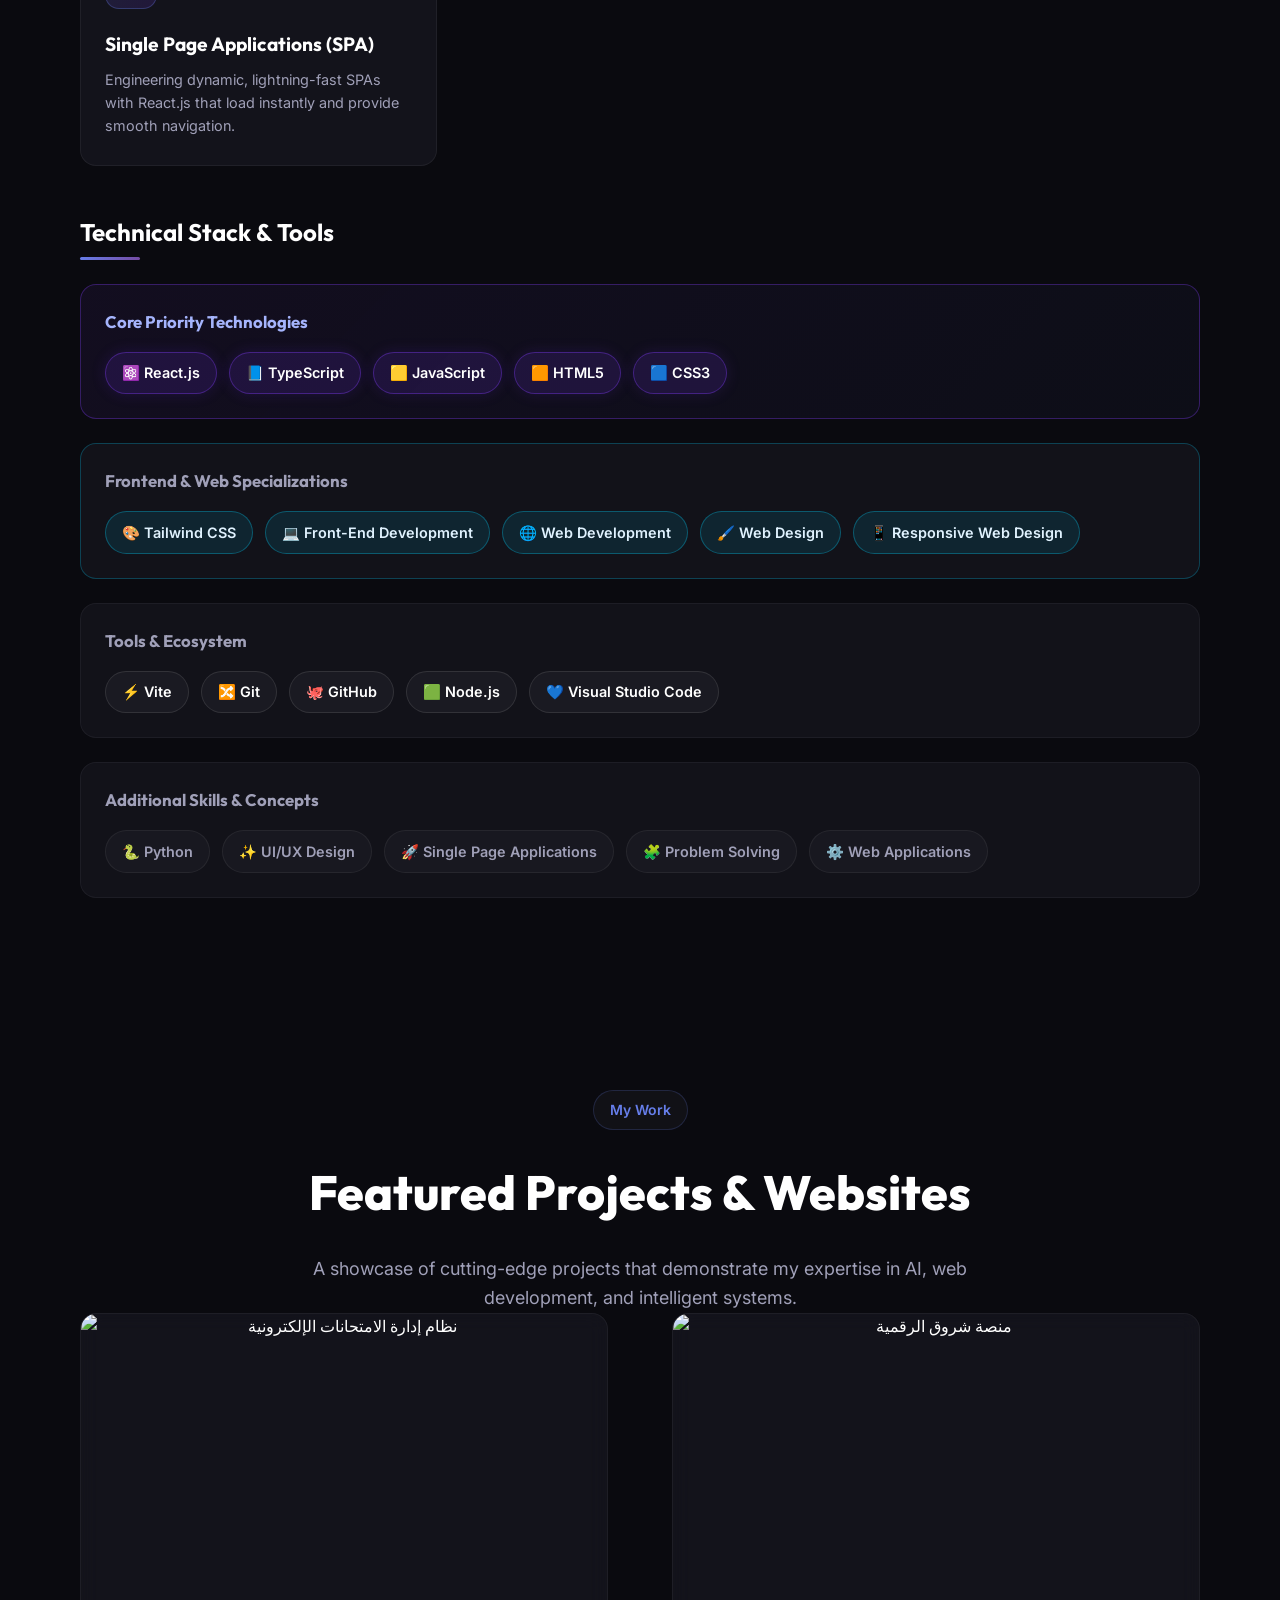
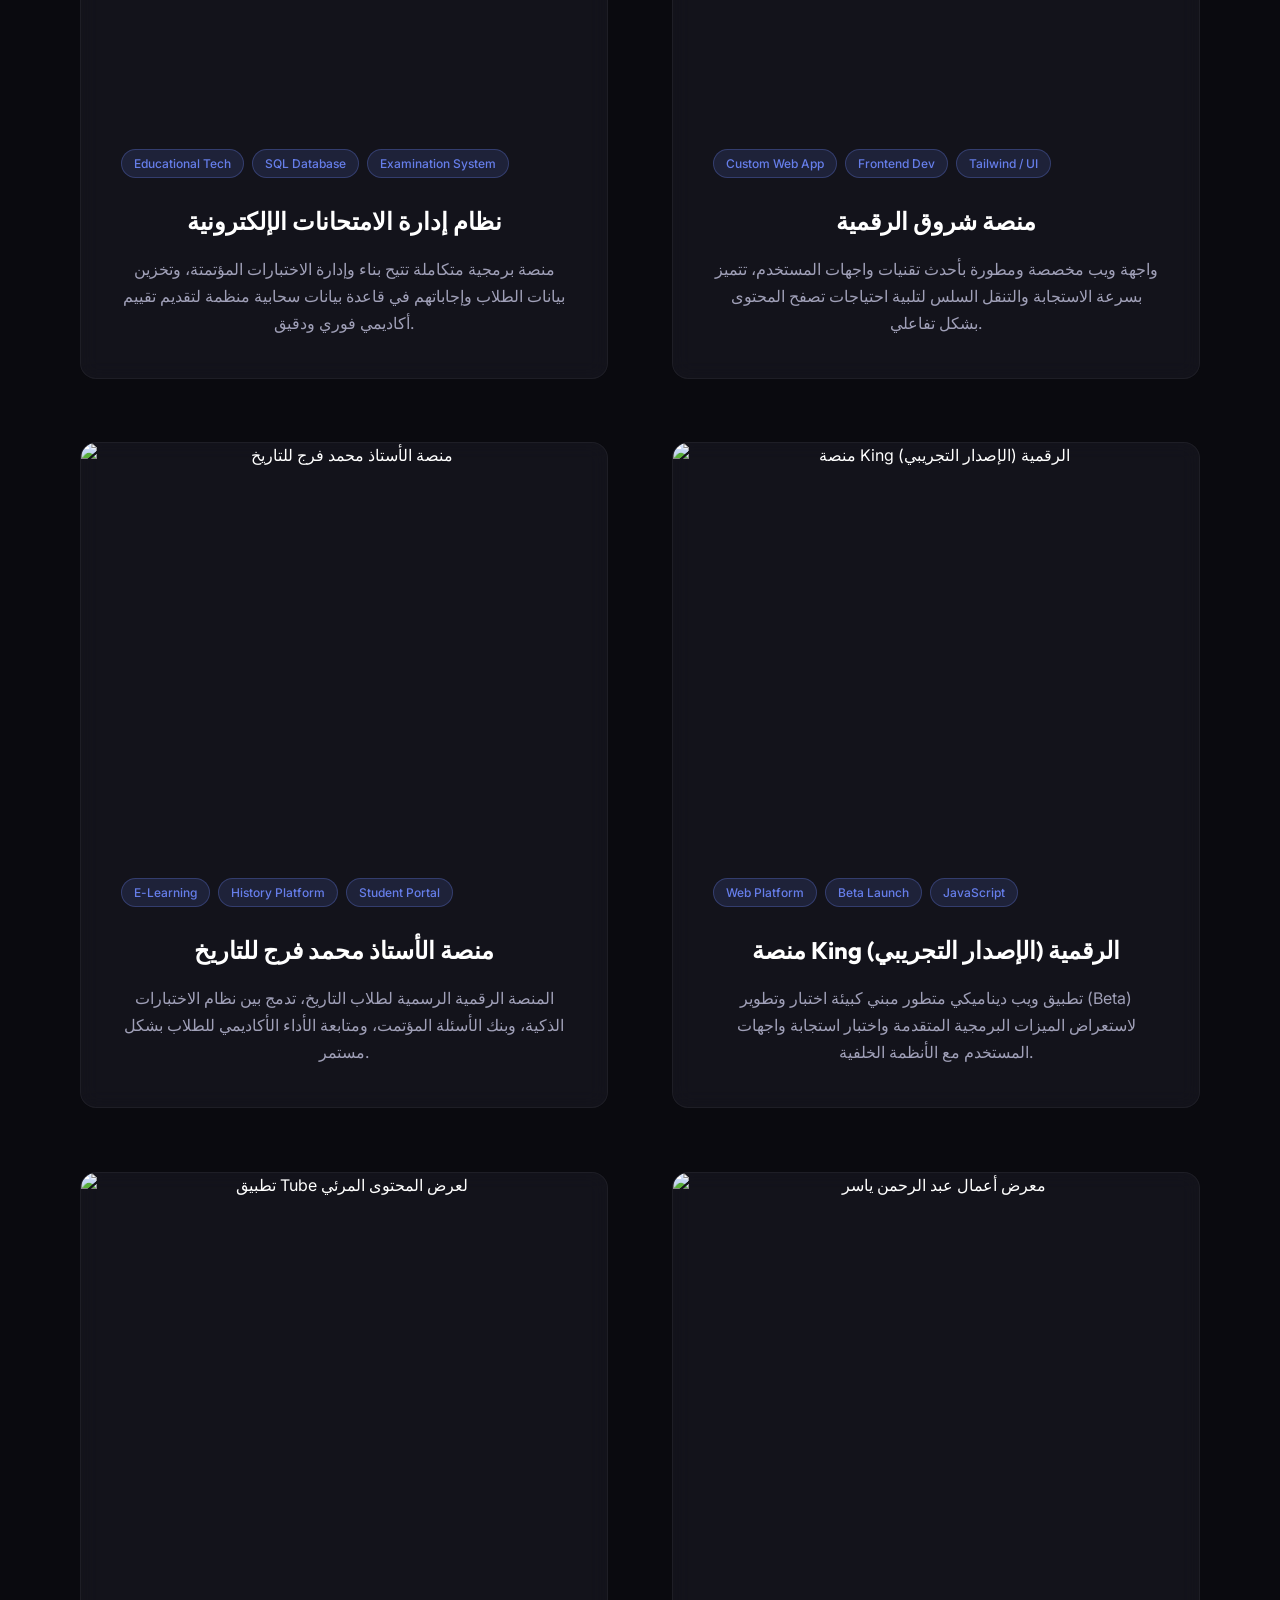
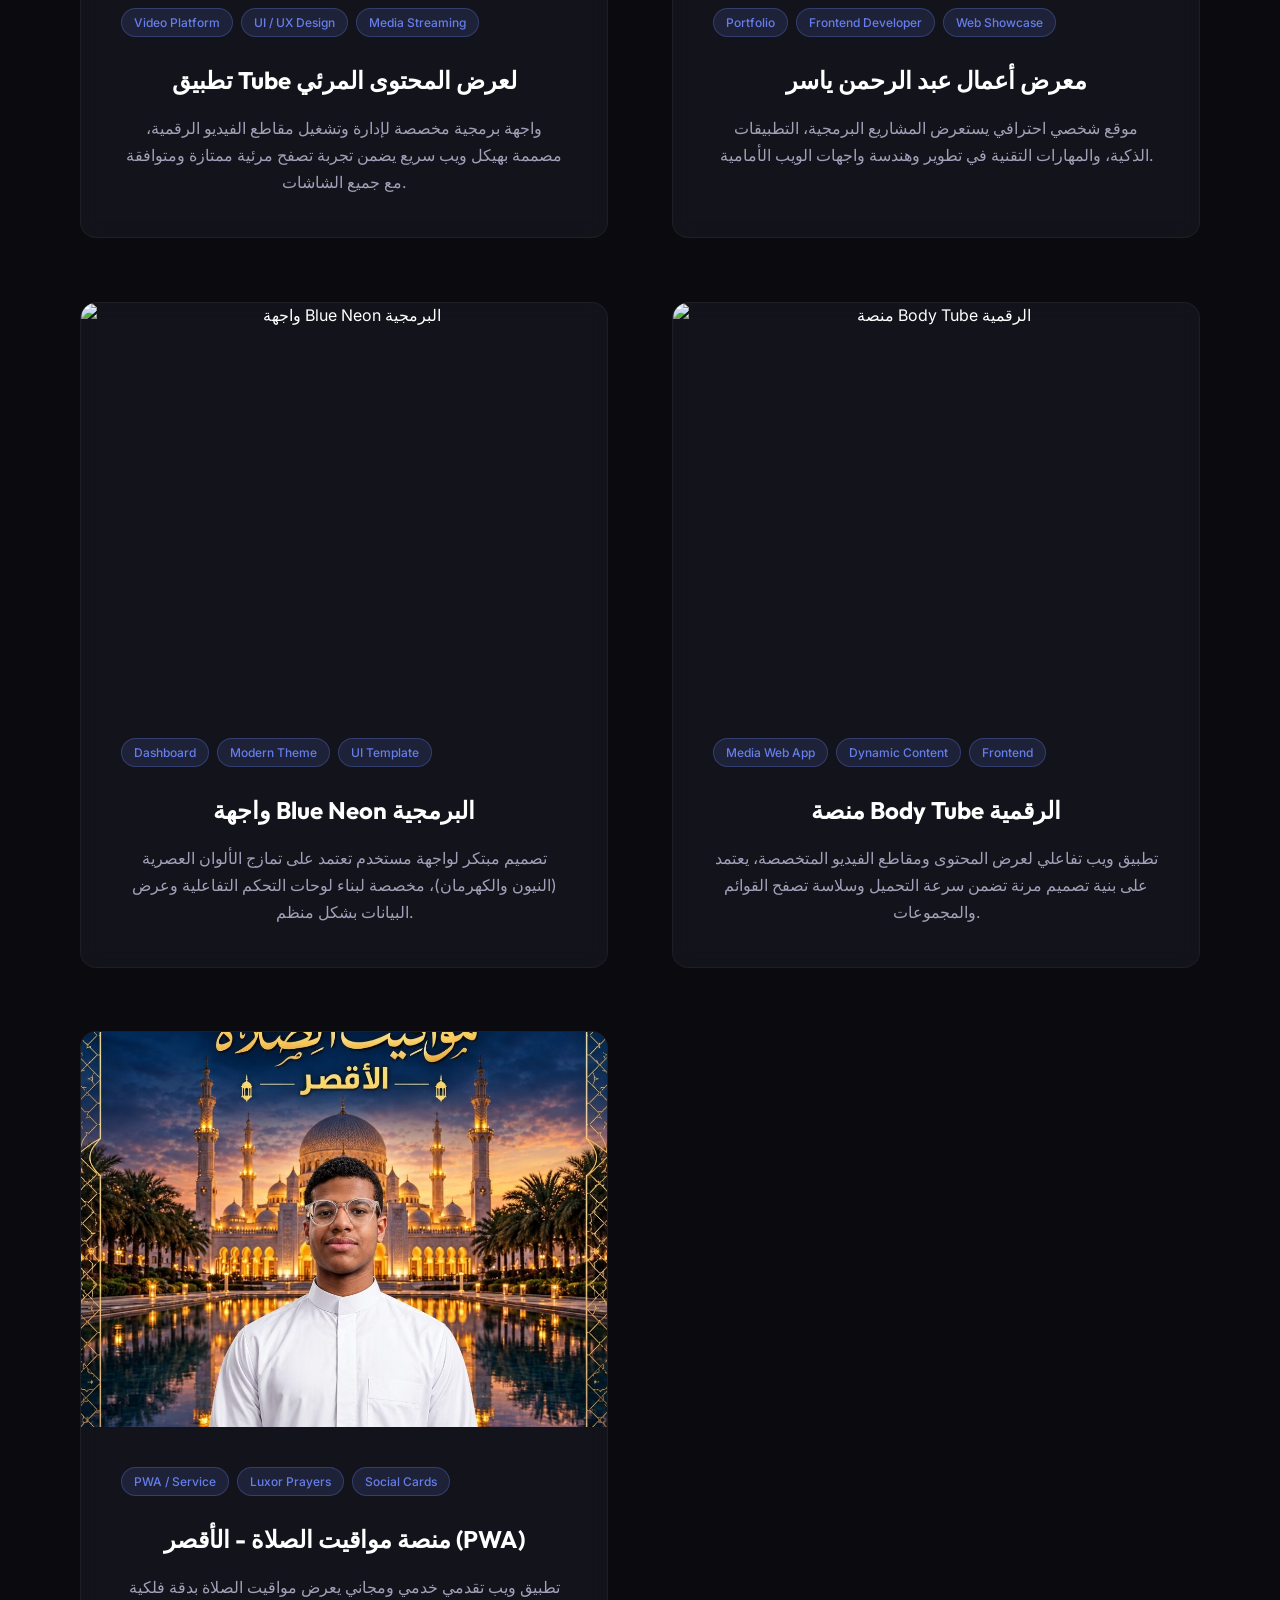
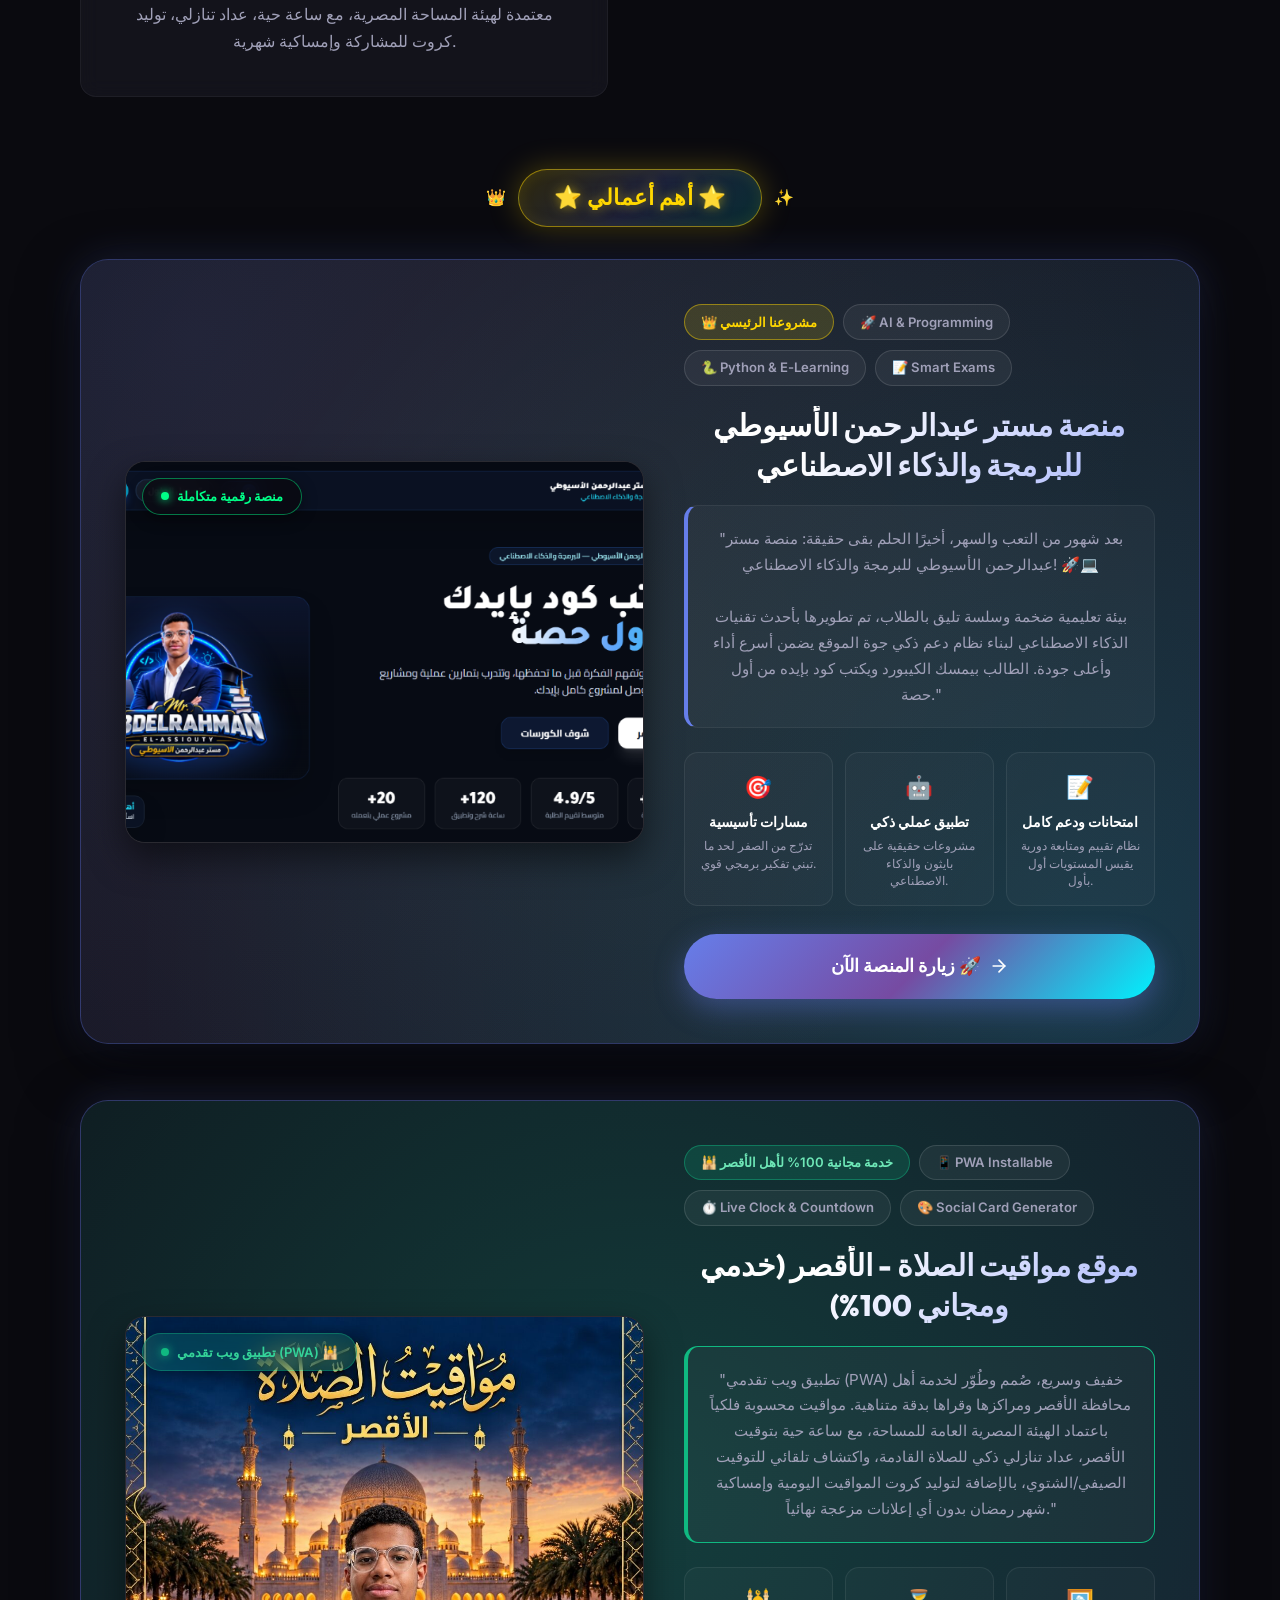
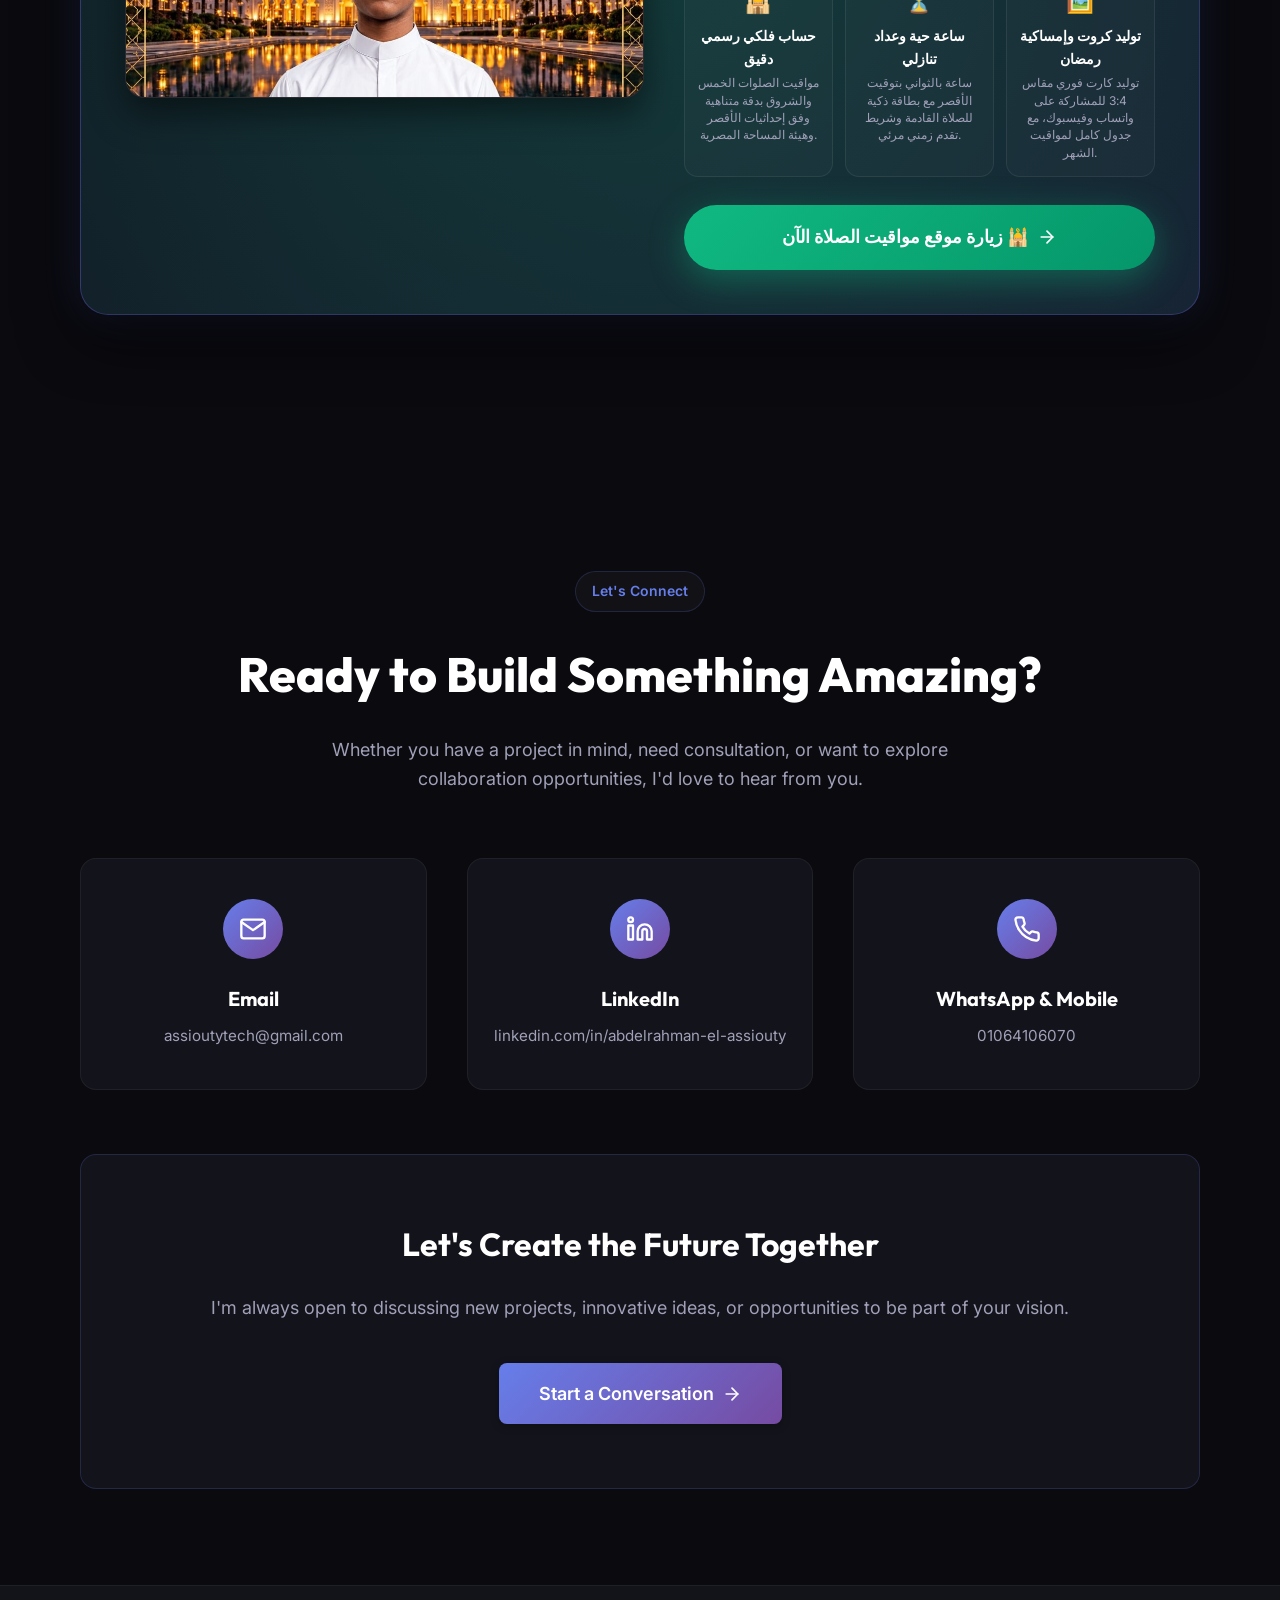
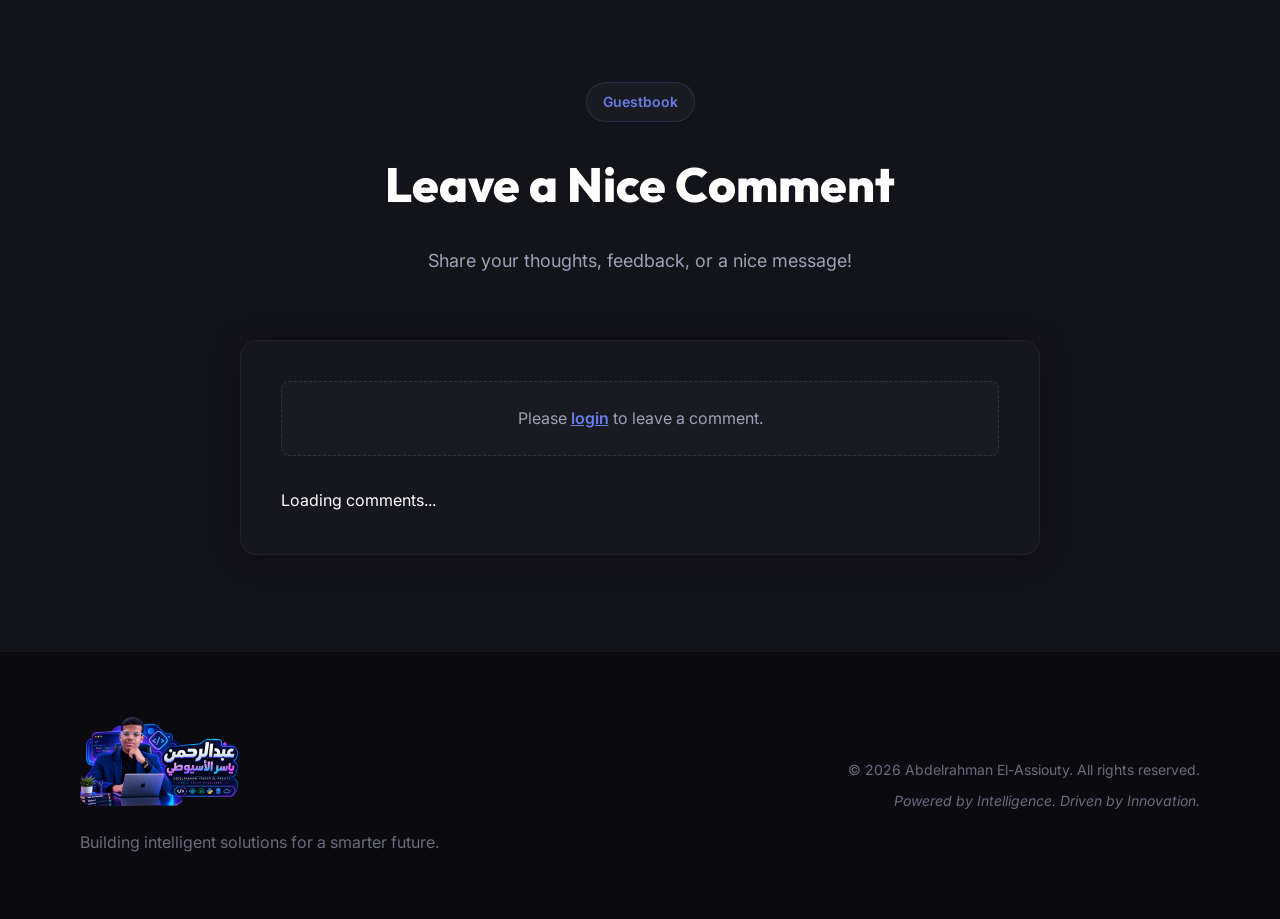
==== commit ece4a099: "Fix Luxor prayer platform preview by bundling official high-res banner image" ====
--- a/index.html
+++ b/index.html
@@ -733,7 +733,7 @@
                                 </div>
                             </div>
                         </div>
-                        <img src="https://image.thum.io/get/width/800/crop/600/https://luxor-prayer.vercel.app/"
+                        <img src="luxor-prayer-preview.jpg"
                             alt="موقع مواقيت الصلاة - الأقصر (PWA)" class="project-thumbnail-img" loading="lazy">
                     </div>
                     <div class="project-content">
@@ -845,7 +845,7 @@
                                 <span class="live-pulse-dot" style="background: #10b981; box-shadow: 0 0 10px #10b981;"></span>
                                 <span id="flagship2-live-tag">تطبيق ويب تقدمي (PWA) 🕌</span>
                             </div>
-                            <img src="https://image.thum.io/get/width/1000/crop/750/https://luxor-prayer.vercel.app/"
+                            <img src="luxor-prayer-preview.jpg"
                                  alt="موقع وتطبيق مواقيت الصلاة - الأقصر"
                                  class="flagship-img" loading="lazy">
                             <a href="https://luxor-prayer.vercel.app/" target="_blank" rel="noopener noreferrer" class="flagship-image-overlay">
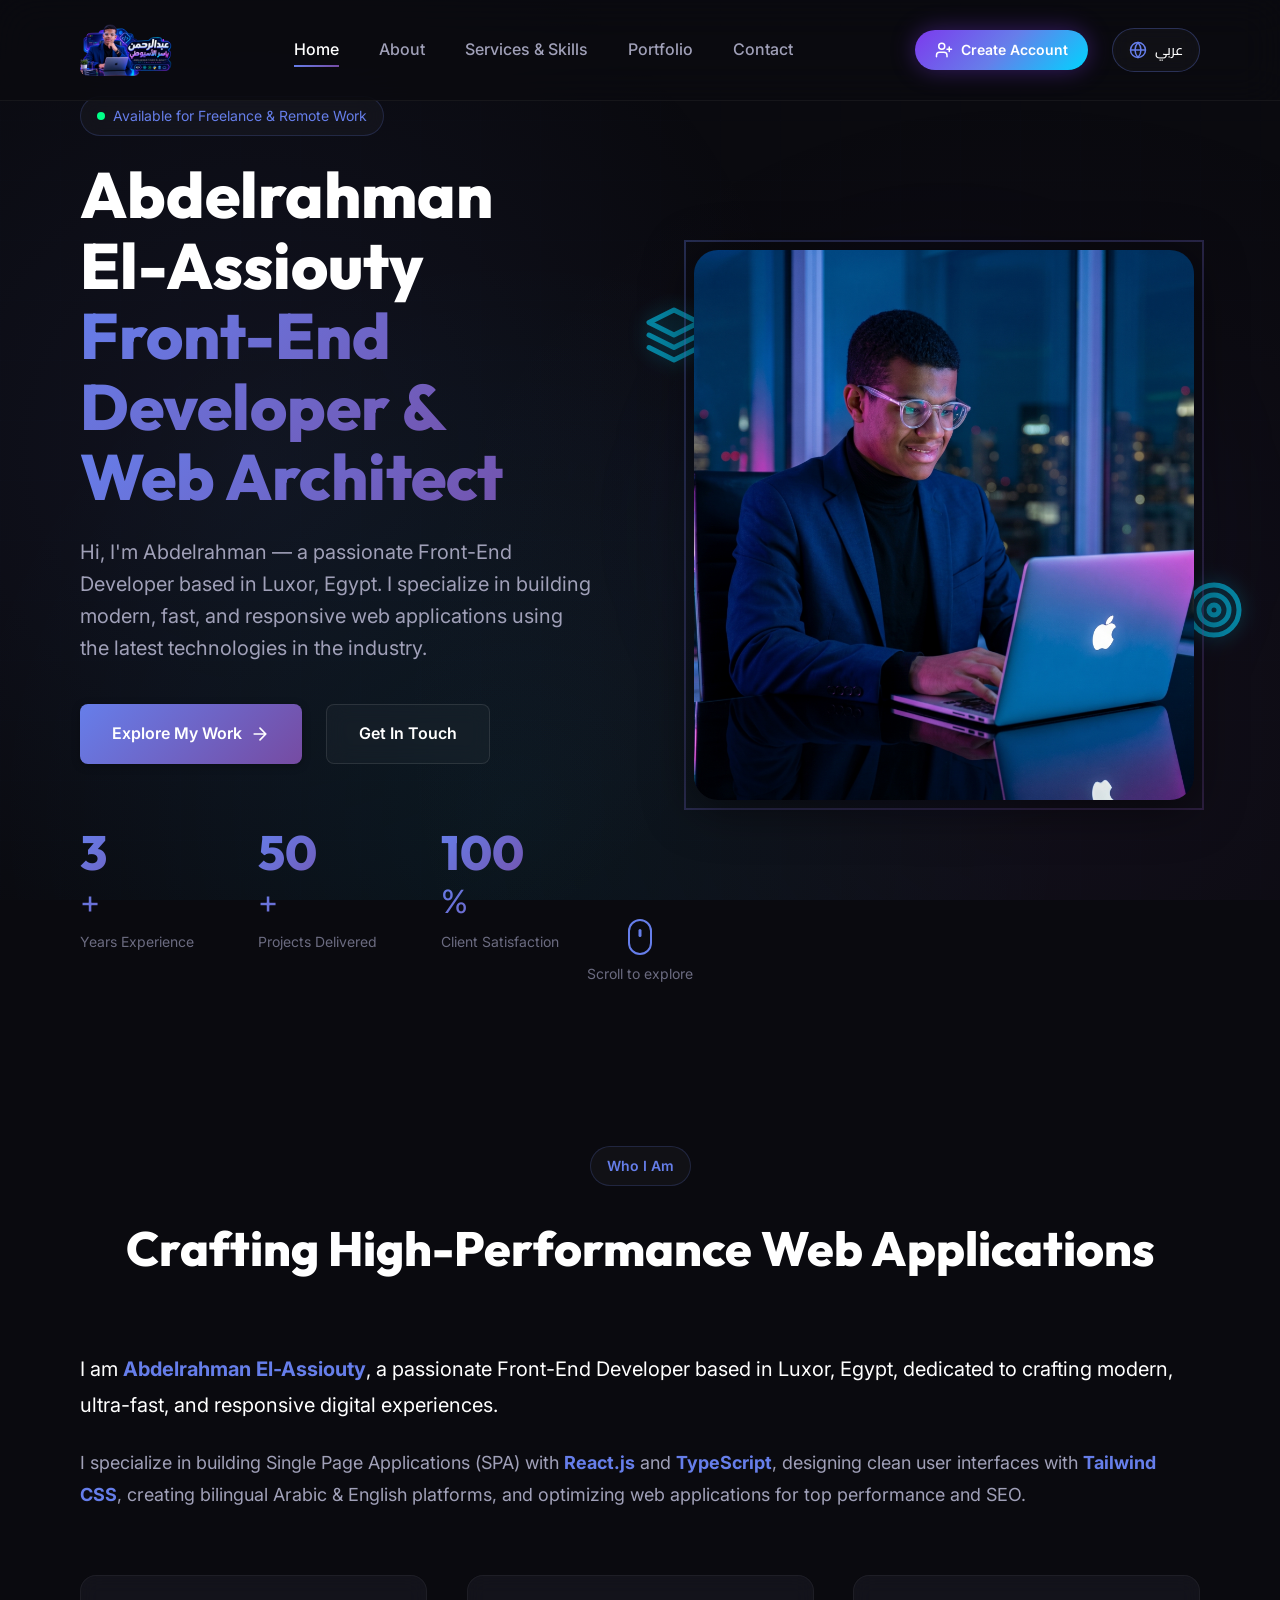
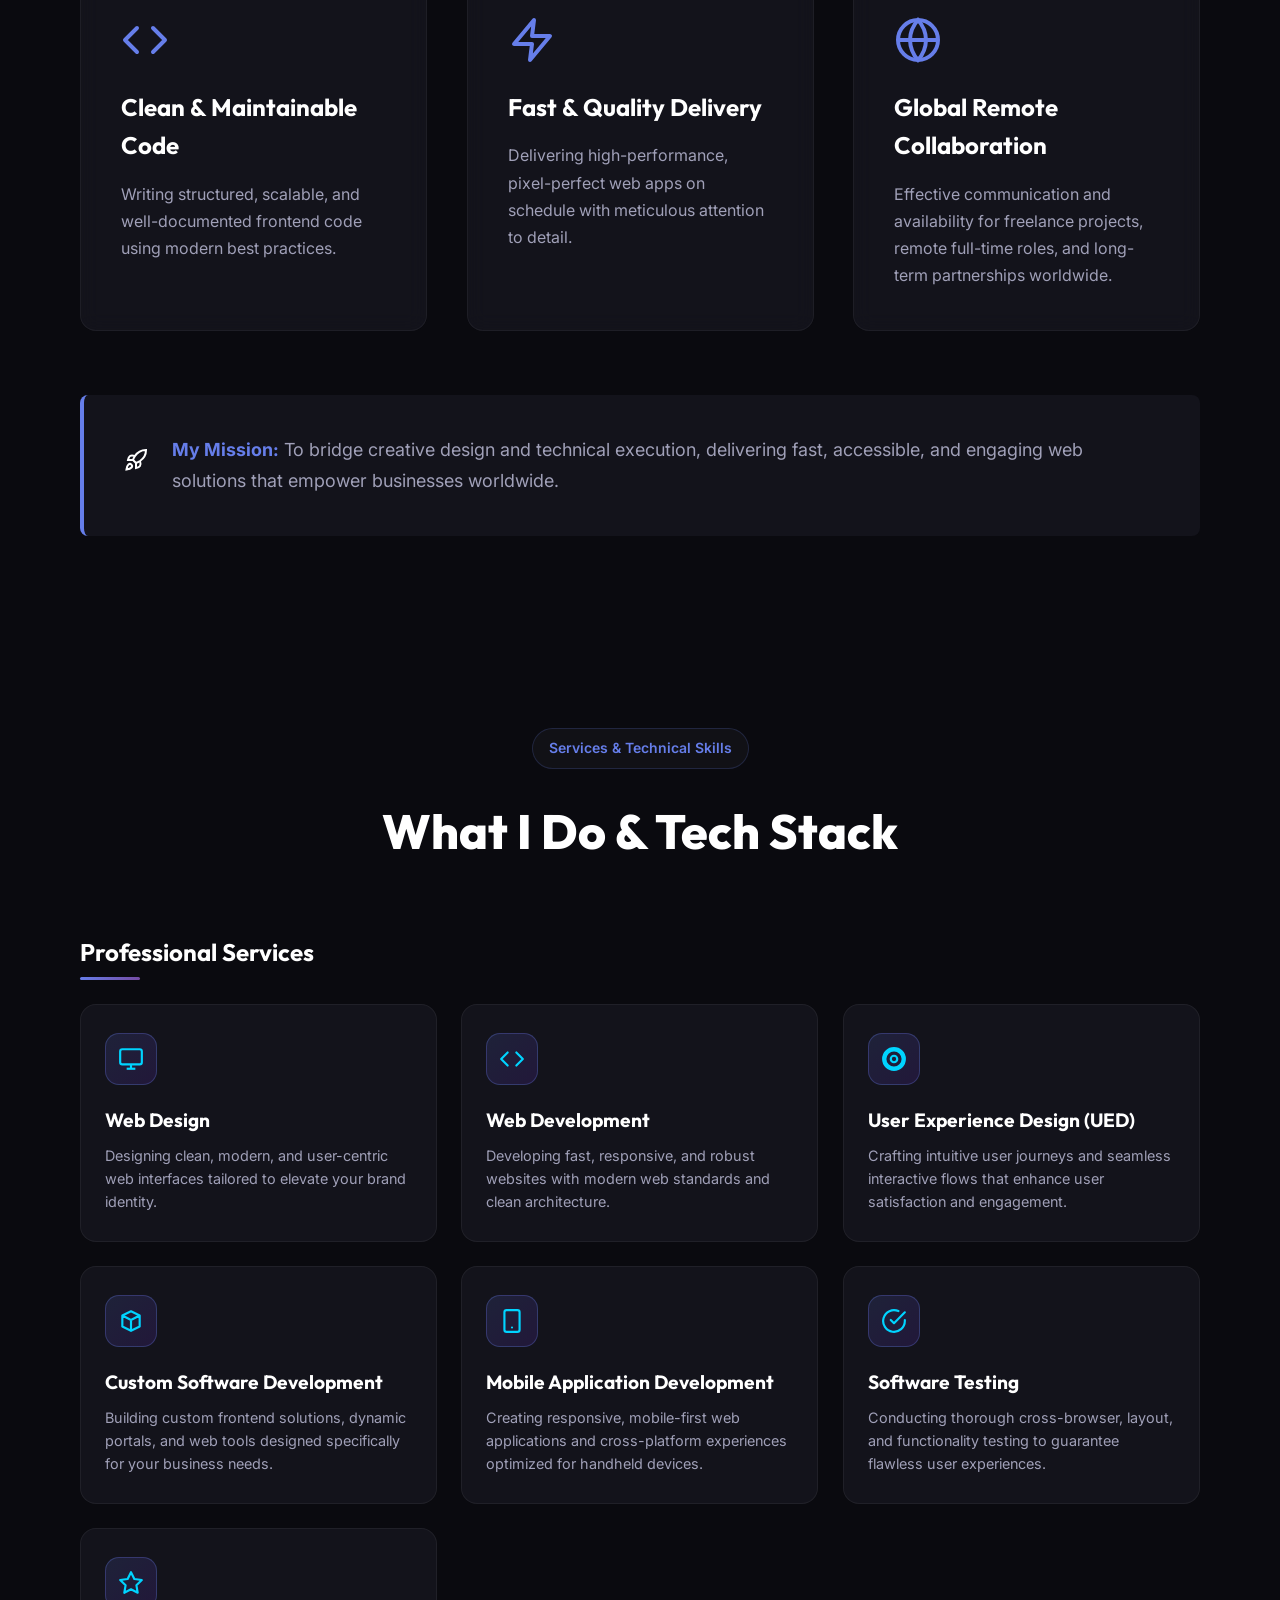
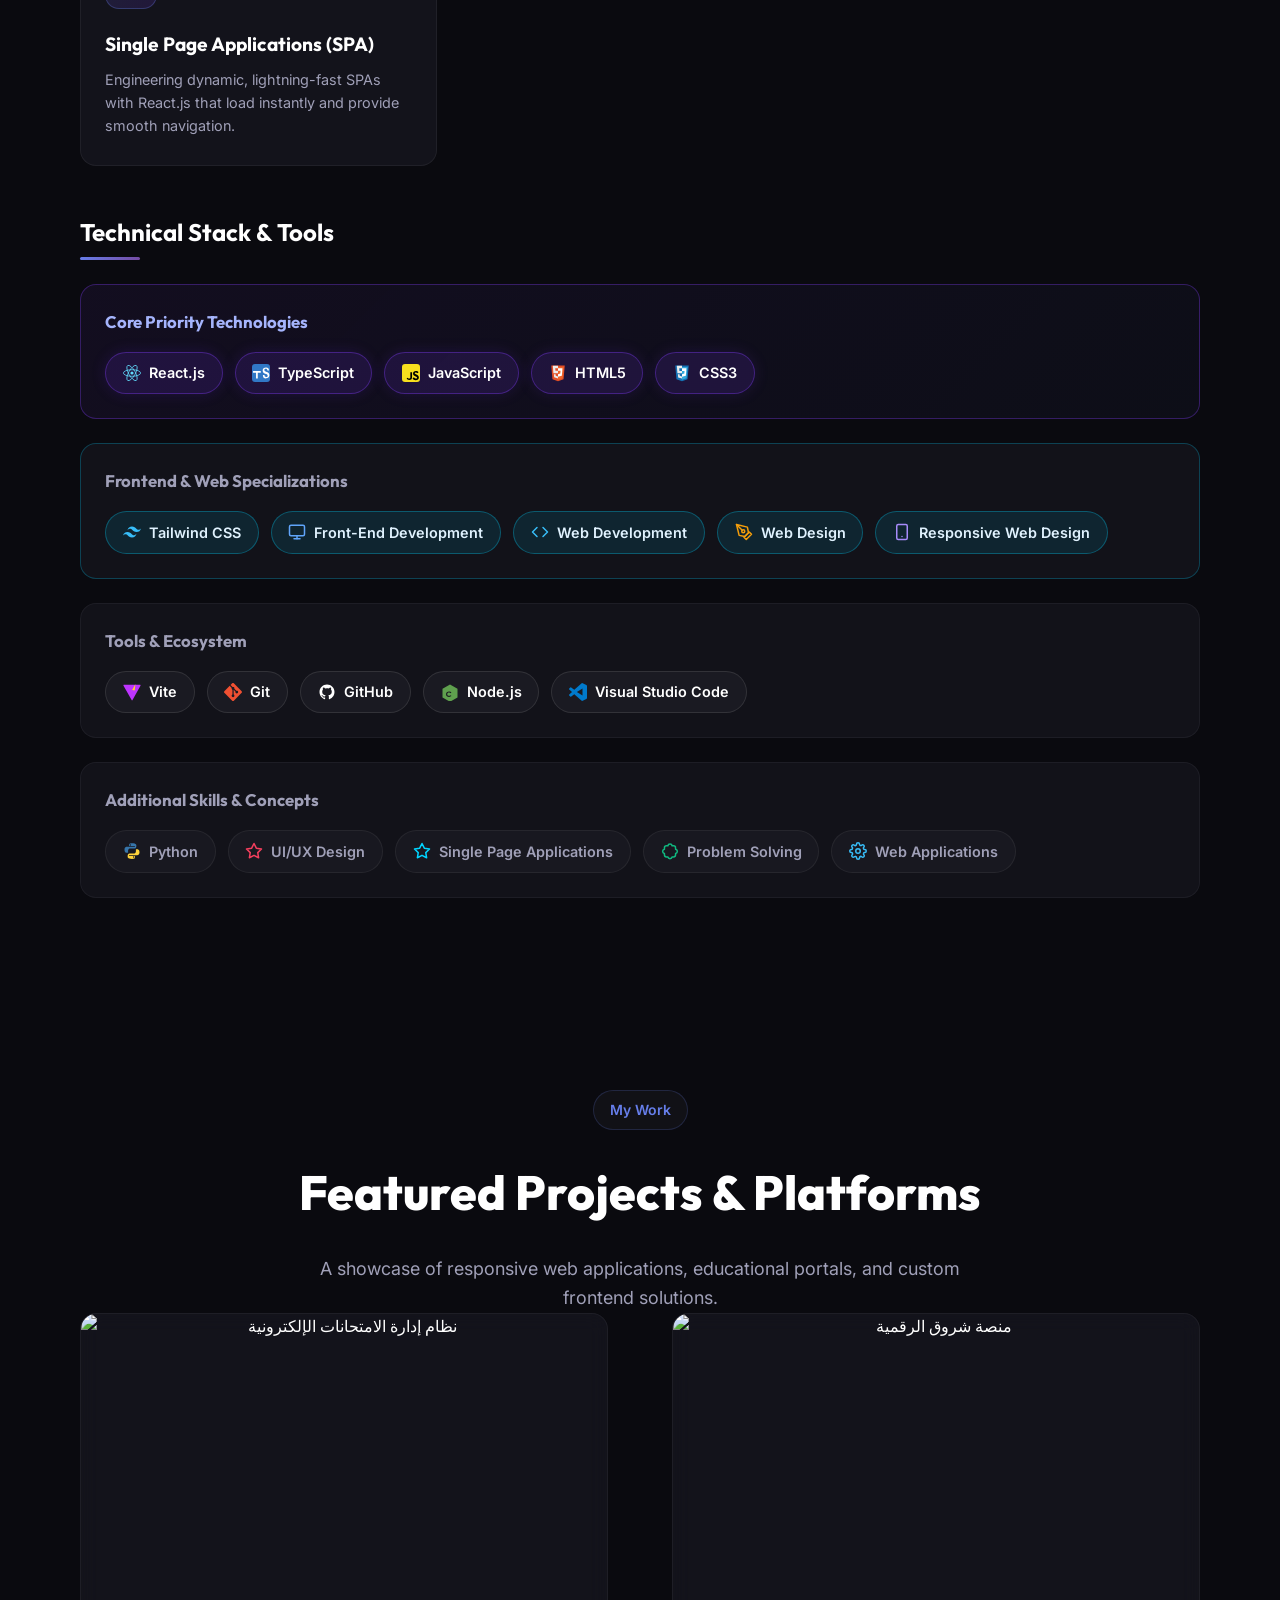
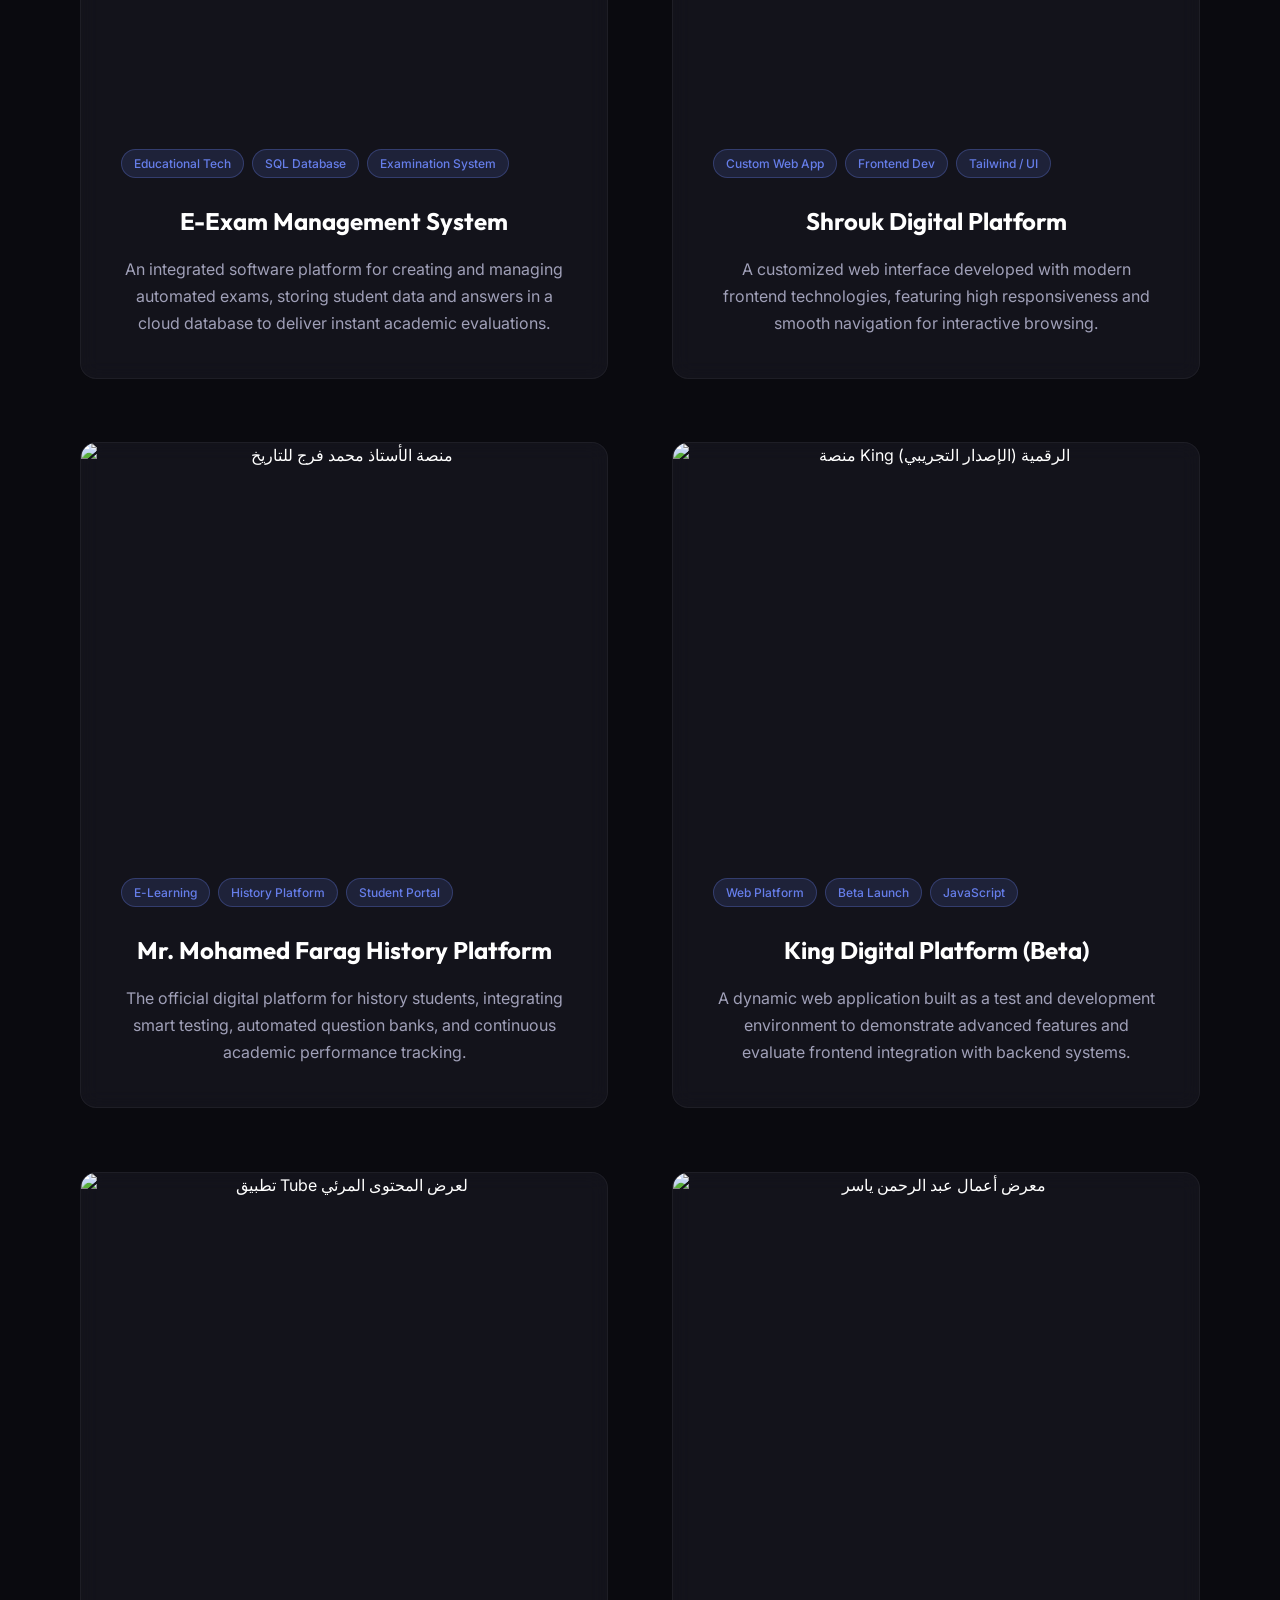
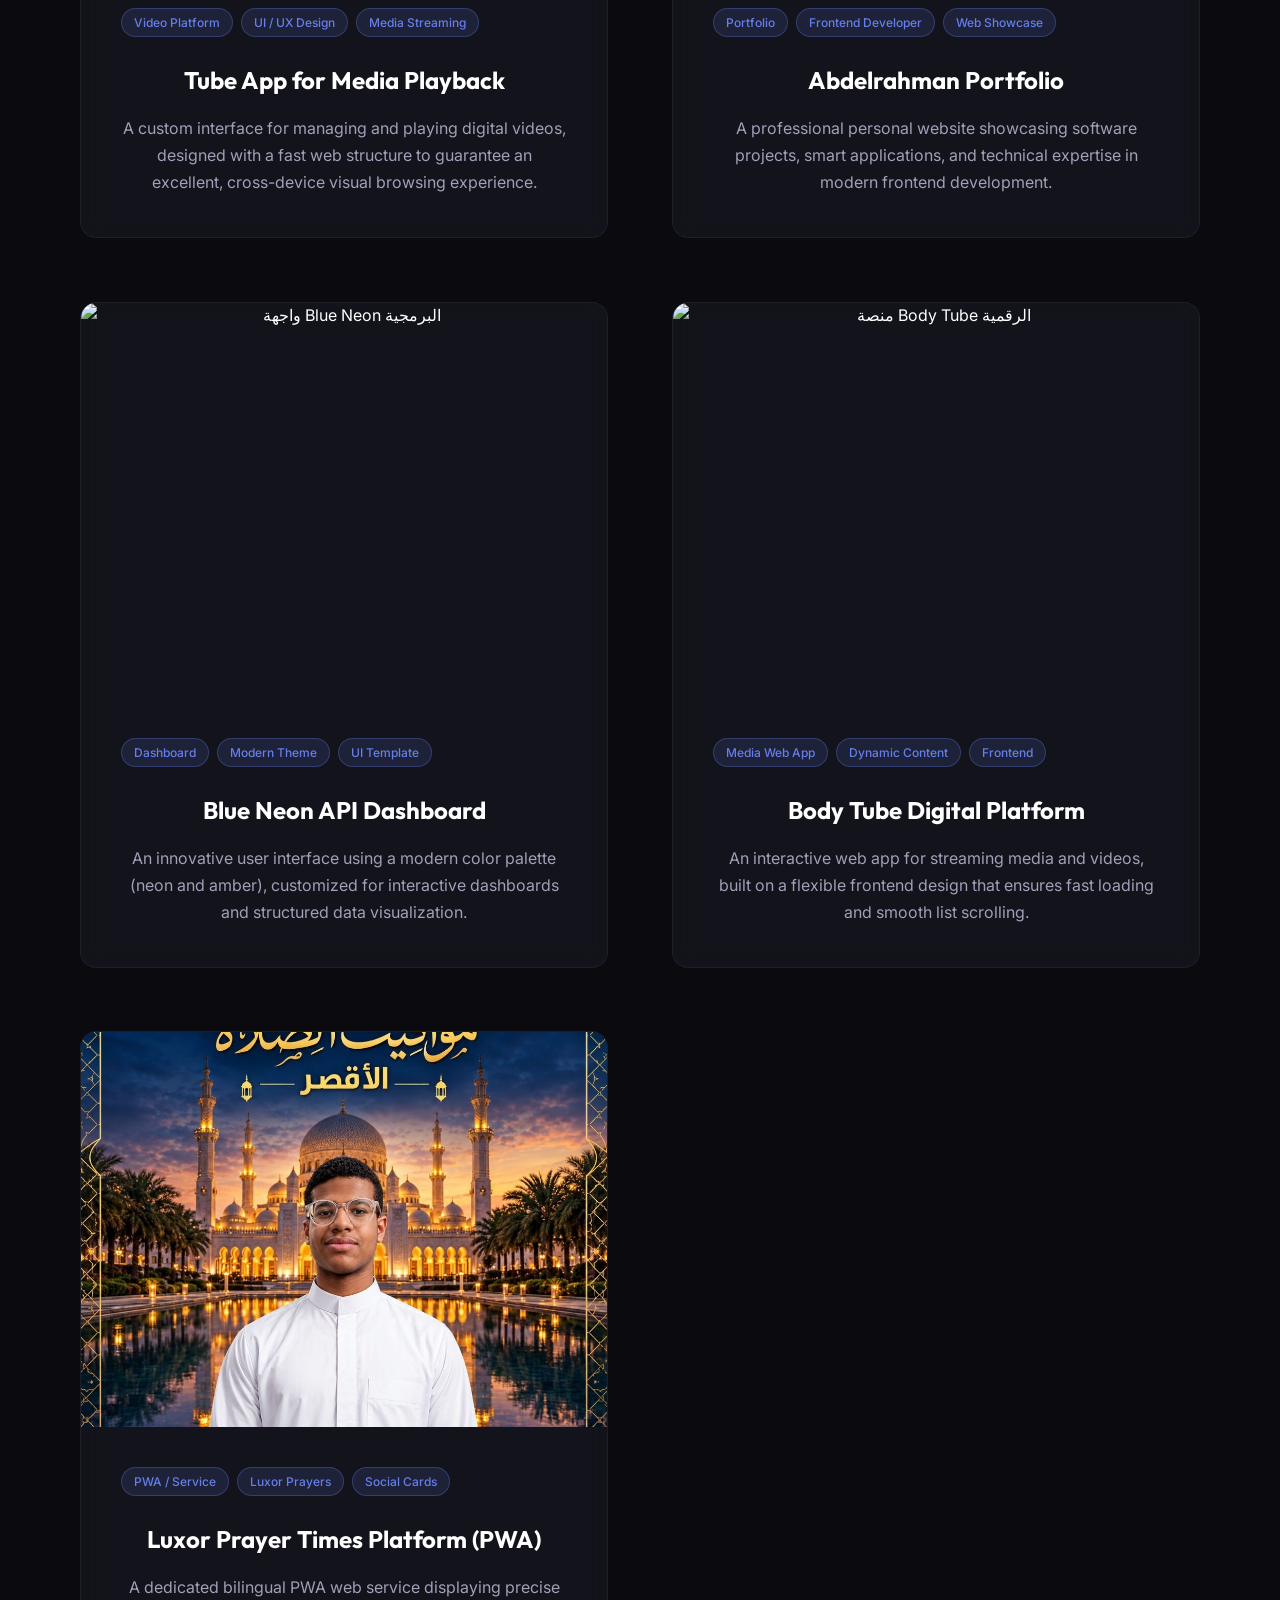
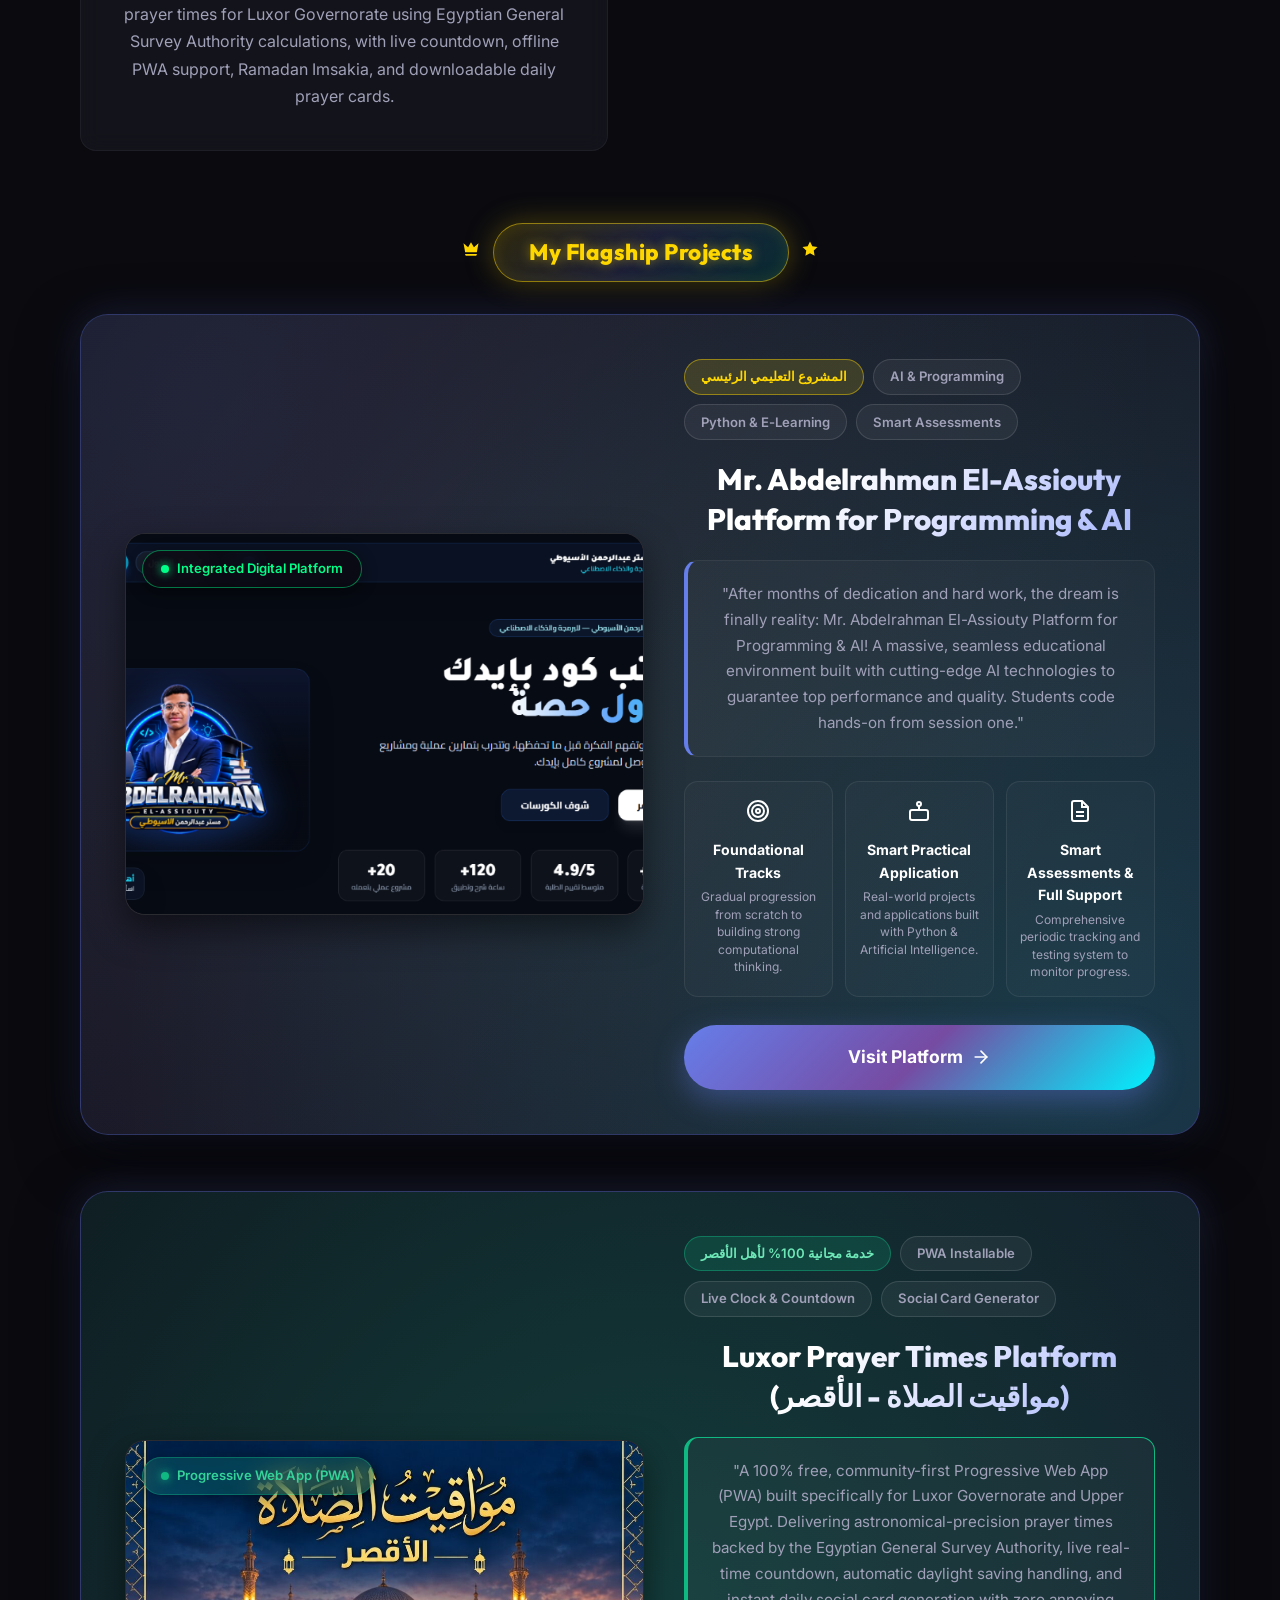
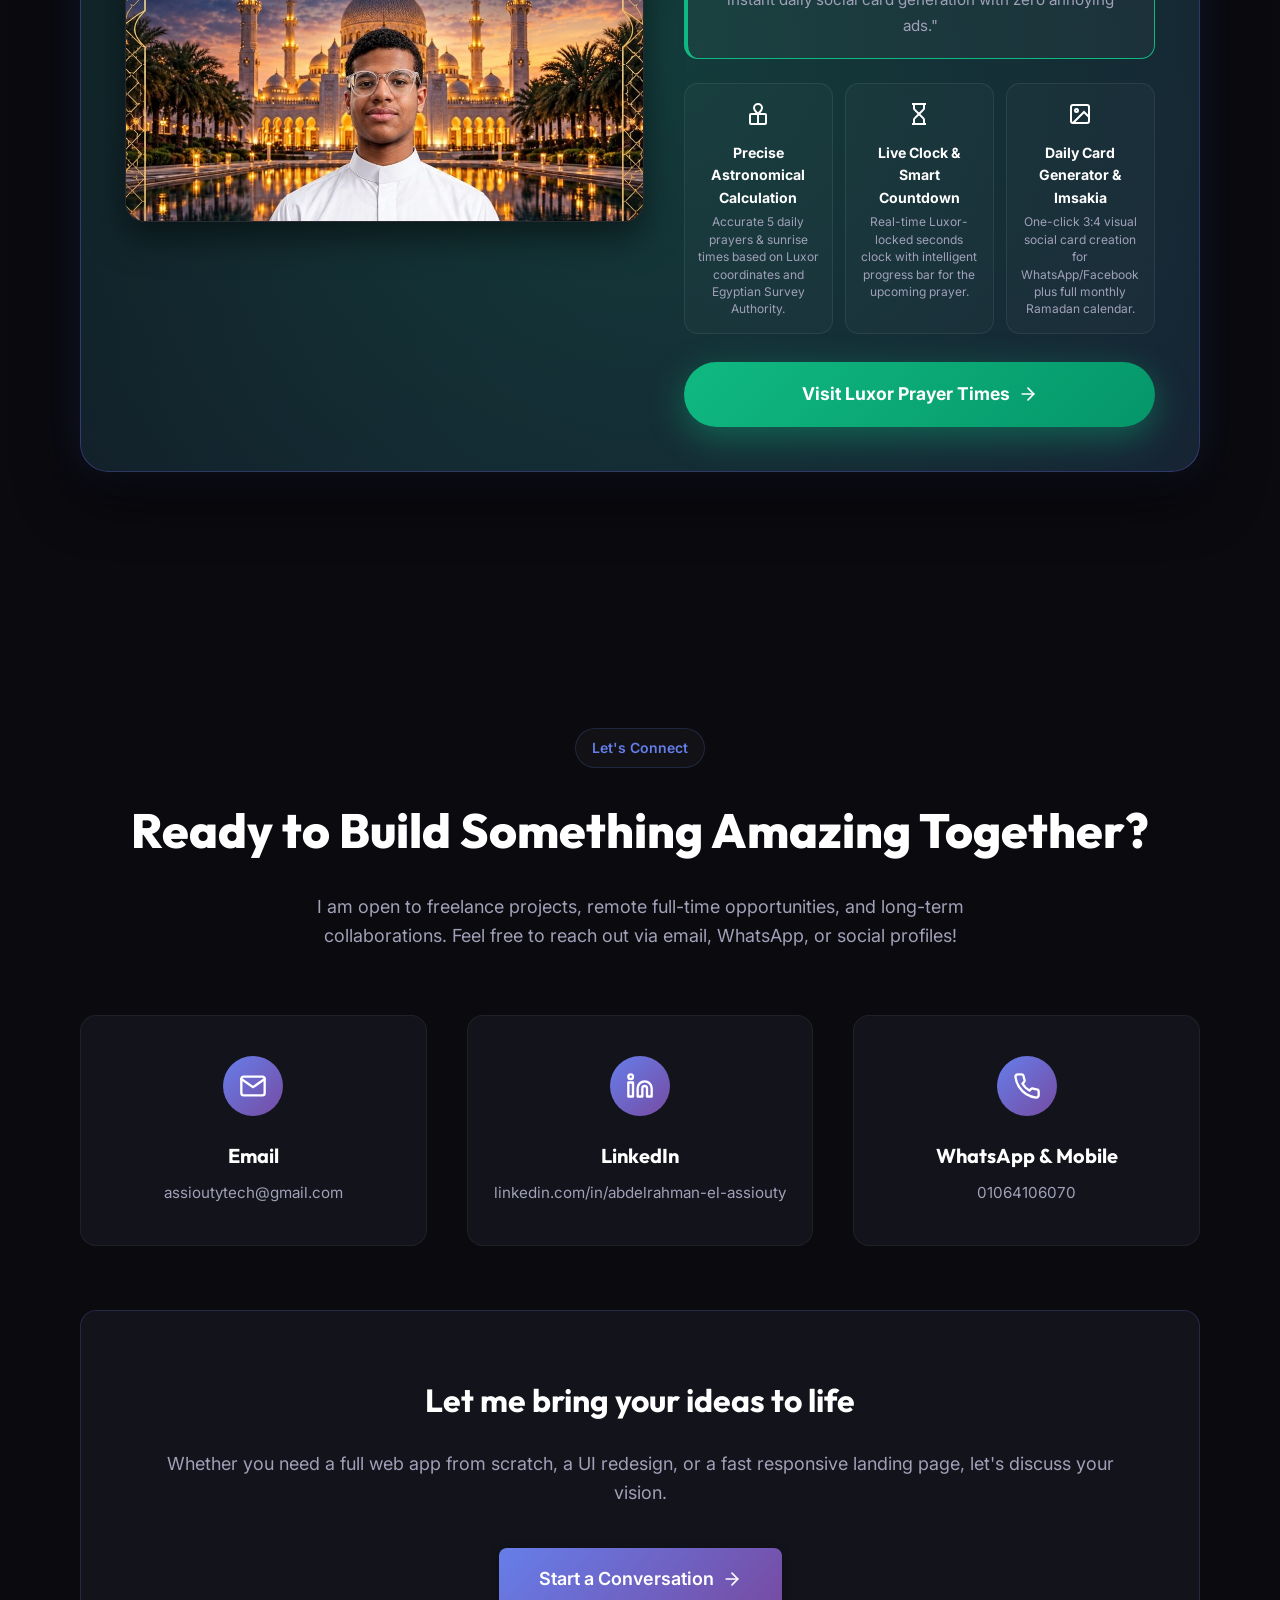
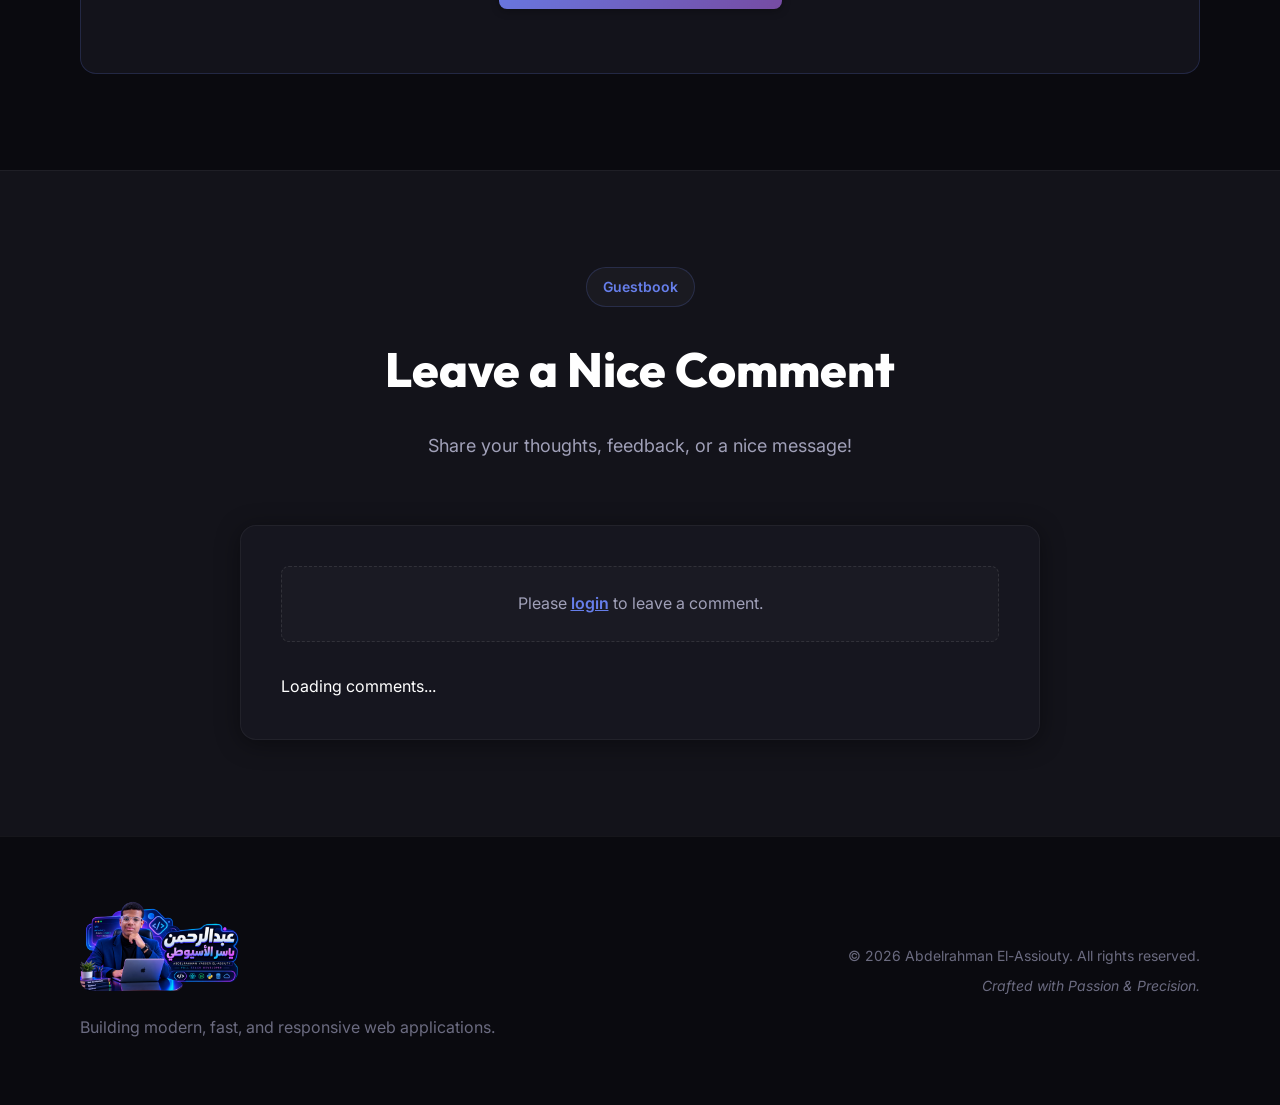
==== commit 1b1a4f4e: "Fix language toggle button, replace all emojis with professional official SVG tech icons, and config" ====
--- a/index.html
+++ b/index.html
@@ -80,6 +80,12 @@
     </script>
 
     <link rel="canonical" href="https://assiouty-tech.vercel.app/">
+    
+    <!-- Favicon & Brand Icons -->
+    <link rel="icon" type="image/png" href="hero-banner.png">
+    <link rel="shortcut icon" type="image/png" href="hero-banner.png">
+    <link rel="apple-touch-icon" href="hero-banner.png">
+    <link rel="image_src" href="hero-banner.png">
     <link rel="stylesheet" href="index.css">
     <link rel="preconnect" href="https://fonts.googleapis.com">
     <link rel="preconnect" href="https://fonts.gstatic.com" crossorigin>
@@ -159,7 +165,7 @@
                         <span class="title-gradient">Web Architect</span>
                     </h1>
                     <p class="hero-description">
-                        👋 Hi, I'm Abdelrahman — a passionate Front-End Developer based in Luxor, Egypt. I specialize in building modern, fast, and responsive web applications using the latest technologies in the industry.
+                        Hi, I'm Abdelrahman — a passionate Front-End Developer based in Luxor, Egypt. I specialize in building modern, fast, and responsive web applications using the latest technologies in the industry.
                     </p>
                     <div class="hero-cta">
                         <a href="#portfolio" class="btn btn-primary">
@@ -280,7 +286,7 @@
                     </div>
 
                     <div class="mission-statement">
-                        <div class="mission-icon">🚀</div>
+                        <div class="mission-icon"><svg width="24" height="24" viewBox="0 0 24 24" fill="none" stroke="currentColor" stroke-width="2"><path d="M4.5 16.5c-1.5 1.26-2 5-2 5s3.74-.5 5-2c.71-.84.7-2.13-.09-2.91a2.18 2.18 0 0 0-2.91-.09z"/><path d="m12 15-3-3a22 22 0 0 1 2-3.95A12.88 12.88 0 0 1 22 2c0 2.72-.78 7.5-6 11a22.35 22.35 0 0 1-4 2z"/><path d="M9 12H4s.55-3.03 2-4c1.62-1.08 5 0 5 0"/><path d="M12 15v5s3.03-.55 4-2c1.08-1.62 0-5 0-5"/></svg></div>
                         <p>
                             <strong>My Mission:</strong> To bridge creative design and technical execution, delivering fast, accessible, and engaging web solutions that empower businesses worldwide.
                         </p>
@@ -378,18 +384,18 @@
                 </div>
             </div>
 
-            <!-- Categorized Skills Section -->
+                        <!-- Categorized Skills Section -->
             <h3 class="skills-subheading">Technical Stack & Tools</h3>
             <div class="skills-categorized-container">
                 <!-- Priority 1: Top Priority -->
                 <div class="skill-category-block skill-cat-priority">
                     <h4 class="cat-title">Core Priority Technologies</h4>
                     <div class="skills-flex-wrap">
-                        <span class="skill-badge priority-badge">⚛️ React.js</span>
-                        <span class="skill-badge priority-badge">📘 TypeScript</span>
-                        <span class="skill-badge priority-badge">🟨 JavaScript</span>
-                        <span class="skill-badge priority-badge">🟧 HTML5</span>
-                        <span class="skill-badge priority-badge">🟦 CSS3</span>
+                        <span class="skill-badge priority-badge"><svg class="skill-icon-svg" viewBox="-11.5 -10.23174 23 20.46348"><circle cx="0" cy="0" r="2.05" fill="#61dafb"/><g stroke="#61dafb" stroke-width="1" fill="none"><ellipse rx="11" ry="4.2"/><ellipse rx="11" ry="4.2" transform="rotate(60)"/><ellipse rx="11" ry="4.2" transform="rotate(120)"/></g></svg> React.js</span>
+                        <span class="skill-badge priority-badge"><svg class="skill-icon-svg" viewBox="0 0 24 24"><rect width="24" height="24" rx="4" fill="#3178C6"/><path fill="#ffffff" d="M11.7 13.9v-2.3h-4v7.7H5.4v-7.7h-4V9.3h10.3v4.6zm6.8 5.4c-1.3 0-2.3-.4-3-1.1-.7-.8-1-1.9-1-3.4h2.2c0 .9.2 1.6.6 2 .4.4 1 .6 1.7.6.6 0 1.1-.2 1.4-.5.3-.3.5-.8.5-1.4 0-.5-.2-.9-.5-1.2-.4-.3-.9-.6-1.7-.9l-1.2-.5c-1.1-.4-2-.9-2.5-1.6-.5-.6-.8-1.5-.8-2.5 0-1.2.4-2.2 1.2-3 .8-.8 1.9-1.2 3.3-1.2 1.3 0 2.3.4 3 1.1.7.7 1 1.7 1 2.9h-2.2c0-.7-.2-1.3-.6-1.7-.4-.4-.9-.6-1.5-.6-.6 0-1.1.2-1.4.5-.3.3-.5.7-.5 1.3 0 .5.2.9.5 1.2.3.3.9.6 1.7.9l1.1.4c1.2.4 2.1 1 2.6 1.7.5.7.8 1.6.8 2.6 0 1.3-.4 2.3-1.3 3.1-.7.7-1.8 1-3.1 1z"/></svg> TypeScript</span>
+                        <span class="skill-badge priority-badge"><svg class="skill-icon-svg" viewBox="0 0 24 24"><rect width="24" height="24" rx="4" fill="#F7DF1E"/><path fill="#000000" d="M7.7 18.2c.4.7 1 1.2 1.9 1.2.9 0 1.5-.4 1.5-1.4v-6.9h2.3v6.9c0 2.3-1.4 3.3-3.7 3.3-1.8 0-3-.9-3.5-2.2l1.5-.9zm8.5-.1c.5.8 1.2 1.3 2.3 1.3 1 0 1.6-.5 1.6-1.2 0-.8-.7-1.1-1.8-1.6l-.6-.3c-1.8-.8-3-1.8-3-3.8 0-1.9 1.5-3.3 3.8-3.3 1.7 0 2.9.6 3.6 1.9l-1.7 1.1c-.4-.7-.9-1-1.9-1-.9 0-1.5.5-1.5 1.1 0 .7.5 1 1.6 1.5l.6.3c2.1.9 3.3 1.9 3.3 4 0 2.3-1.8 3.5-4.1 3.5-2.3 0-3.7-1.1-4.3-2.6l1.9-1.2z"/></svg> JavaScript</span>
+                        <span class="skill-badge priority-badge"><svg class="skill-icon-svg" viewBox="0 0 24 24"><path fill="#E34F26" d="M3 2l1.6 18.4L12 23l7.4-2.6L21 2H3z"/><path fill="#EF652A" d="M12 21.1l6-2.1L19.4 4H12v17.1z"/><path fill="#EBEBEB" d="M12 9.1H8.6l-.3-3.4H12V2.4H5.1l.8 9.9H12V9.1zm0 7.3l-.1.1-2.9-.8-.2-2.2H6.5l.4 4.3 5.1 1.4V16.4z"/><path fill="#FFFFFF" d="M12 9.1h3.4l-.3 3.5-3.1.9v3.4l5.1-1.4.7-7.9.1-1.9H12v3.4z"/></svg> HTML5</span>
+                        <span class="skill-badge priority-badge"><svg class="skill-icon-svg" viewBox="0 0 24 24"><path fill="#1572B6" d="M3 2l1.6 18.4L12 23l7.4-2.6L21 2H3z"/><path fill="#33A9DC" d="M12 21.1l6-2.1L19.4 4H12v17.1z"/><path fill="#EBEBEB" d="M12 9.2H8.6l-.3-3.5H12V2.4H5.1l.8 9.9H12V9.2zm0 7.3l-.1.1-2.9-.8-.2-2.2H6.5l.4 4.3 5.1 1.4V16.5z"/><path fill="#FFFFFF" d="M12 9.2h3.4l-.3 3.5-3.1.8v3.4l5.1-1.4.7-7.9.1-1.9H12v3.5z"/></svg> CSS3</span>
                     </div>
                 </div>
 
@@ -397,11 +403,11 @@
                 <div class="skill-category-block skill-cat-important">
                     <h4 class="cat-title">Frontend & Web Specializations</h4>
                     <div class="skills-flex-wrap">
-                        <span class="skill-badge important-badge">🎨 Tailwind CSS</span>
-                        <span class="skill-badge important-badge">💻 Front-End Development</span>
-                        <span class="skill-badge important-badge">🌐 Web Development</span>
-                        <span class="skill-badge important-badge">🖌️ Web Design</span>
-                        <span class="skill-badge important-badge">📱 Responsive Web Design</span>
+                        <span class="skill-badge important-badge"><svg class="skill-icon-svg" viewBox="0 0 24 24" fill="#38BDF8"><path d="M12.001 4.8c-3.2 0-5.2 1.6-6 4.8 1.2-1.6 2.6-2.2 4.2-1.8.913.228 1.565.89 2.288 1.624C13.666 10.618 15.027 12 18.001 12c3.2 0 5.2-1.6 6-4.8-1.2 1.6-2.6 2.2-4.2 1.8-.913-.228-1.565-.89-2.288-1.624C16.335 6.182 14.974 4.8 12.001 4.8zm-6 7.2c-3.2 0-5.2 1.6-6 4.8 1.2-1.6 2.6-2.2 4.2-1.8.913.228 1.565.89 2.288 1.624 1.177 1.194 2.538 2.576 5.512 2.576 3.2 0 5.2-1.6 6-4.8-1.2 1.6-2.6 2.2-4.2 1.8-.913-.228-1.565-.89-2.288-1.624C10.335 13.382 8.974 12 6.001 12z"/></svg> Tailwind CSS</span>
+                        <span class="skill-badge important-badge"><svg class="skill-icon-svg" viewBox="0 0 24 24" fill="none" stroke="#60A5FA" stroke-width="2" stroke-linecap="round" stroke-linejoin="round"><rect x="2" y="3" width="20" height="14" rx="2" ry="2"/><line x1="8" y1="21" x2="16" y2="21"/><line x1="12" y1="17" x2="12" y2="21"/></svg> Front-End Development</span>
+                        <span class="skill-badge important-badge"><svg class="skill-icon-svg" viewBox="0 0 24 24" fill="none" stroke="#38BDF8" stroke-width="2" stroke-linecap="round" stroke-linejoin="round"><polyline points="16 18 22 12 16 6"/><polyline points="8 6 2 12 8 18"/></svg> Web Development</span>
+                        <span class="skill-badge important-badge"><svg class="skill-icon-svg" viewBox="0 0 24 24" fill="none" stroke="#F59E0B" stroke-width="2" stroke-linecap="round" stroke-linejoin="round"><path d="M12 19l7-7 3 3-7 7-3-3z"/><path d="M18 13l-1.5-7.5L2 2l3.5 14.5L13 18l5-5z"/><path d="M2 2l7.586 7.586"/><circle cx="11" cy="11" r="2"/></svg> Web Design</span>
+                        <span class="skill-badge important-badge"><svg class="skill-icon-svg" viewBox="0 0 24 24" fill="none" stroke="#A78BFA" stroke-width="2" stroke-linecap="round" stroke-linejoin="round"><rect x="5" y="2" width="14" height="20" rx="2" ry="2"/><line x1="12" y1="18" x2="12.01" y2="18"/></svg> Responsive Web Design</span>
                     </div>
                 </div>
 
@@ -409,11 +415,11 @@
                 <div class="skill-category-block skill-cat-tools">
                     <h4 class="cat-title">Tools & Ecosystem</h4>
                     <div class="skills-flex-wrap">
-                        <span class="skill-badge tool-badge">⚡ Vite</span>
-                        <span class="skill-badge tool-badge">🔀 Git</span>
-                        <span class="skill-badge tool-badge">🐙 GitHub</span>
-                        <span class="skill-badge tool-badge">🟩 Node.js</span>
-                        <span class="skill-badge tool-badge">💙 Visual Studio Code</span>
+                        <span class="skill-badge tool-badge"><svg class="skill-icon-svg" viewBox="0 0 24 24"><path fill="#BD34FE" d="M23.3 3.5L12.7 22.8c-.3.5-.9.5-1.2 0L.7 3.5c-.3-.5.1-1.2.7-1.2h21.2c.6 0 1 .7.7 1.2z"/><path fill="#FFD62E" d="M16.5 1.5L9.2 14.8l3.1-5.5 3.3.6.9-8.4z"/></svg> Vite</span>
+                        <span class="skill-badge tool-badge"><svg class="skill-icon-svg" viewBox="0 0 24 24" fill="#F05032"><path d="M23.546 10.93L13.067.452c-.604-.603-1.582-.603-2.188 0L8.708 2.627l2.76 2.76c.645-.215 1.379-.07 1.889.441.516.515.658 1.258.438 1.9l2.658 2.66c.645-.223 1.387-.078 1.9.435.721.72.721 1.884 0 2.604-.719.719-1.881.719-2.6 0-.539-.541-.674-1.337-.404-1.996L12.86 8.955v6.525c.176.086.342.203.488.348.719.721.719 1.884 0 2.605-.719.719-1.88.719-2.601 0-.719-.721-.719-1.884 0-2.605.152-.153.327-.272.518-.357V8.892c-.191-.085-.366-.204-.518-.357-.543-.542-.676-1.341-.399-2.002L7.585 3.76.456 10.89c-.604.604-.604 1.582 0 2.188l10.48 10.478c.604.604 1.582.604 2.186 0l10.424-10.438c.604-.603.604-1.582 0-2.188"/></svg> Git</span>
+                        <span class="skill-badge tool-badge"><svg class="skill-icon-svg" viewBox="0 0 24 24" fill="#FFFFFF"><path fill-rule="evenodd" clip-rule="evenodd" d="M12 2C6.477 2 2 6.484 2 12.017c0 4.425 2.865 8.18 6.839 9.504.5.092.682-.217.682-.483 0-.237-.008-.868-.013-1.703-2.782.605-3.369-1.343-3.369-1.343-.454-1.158-1.11-1.466-1.11-1.466-.908-.62.069-.608.069-.608 1.003.07 1.53 1.032 1.53 1.032.892 1.53 2.341 1.088 2.91.832.092-.647.35-1.088.636-1.338-2.22-.253-4.555-1.113-4.555-4.951 0-1.093.39-1.988 1.029-2.688-.103-.253-.446-1.272.098-2.65 0 0 .84-.27 2.75 1.026A9.564 9.564 0 0112 6.844c.85.004 1.705.115 2.504.337 1.909-1.296 2.747-1.027 2.747-1.027.546 1.379.202 2.398.1 2.651.64.7 1.028 1.595 1.028 2.688 0 3.848-2.339 4.695-4.566 4.943.359.309.678.92.678 1.855 0 1.338-.012 2.419-.012 2.747 0 .268.18.58.688.482A10.019 10.019 0 0022 12.017C22 6.484 17.522 2 12 2z"/></svg> GitHub</span>
+                        <span class="skill-badge tool-badge"><svg class="skill-icon-svg" viewBox="0 0 24 24" fill="#5FA04E"><path d="M12 2L2 7.8v11.6L12 25l10-5.6V7.8L12 2zm-1.2 16.5c-2.3 0-4.1-1.3-4.1-3.6 0-2.3 1.8-3.6 4.1-3.6 1.3 0 2.4.4 3.1 1.1l-1.1 1.2c-.5-.5-1.2-.8-2-.8-1.4 0-2.5.8-2.5 2.1s1.1 2.1 2.5 2.1c.8 0 1.5-.3 2-.8l1.1 1.2c-.7.7-1.8 1.1-3.1 1.1z"/></svg> Node.js</span>
+                        <span class="skill-badge tool-badge"><svg class="skill-icon-svg" viewBox="0 0 24 24" fill="#007ACC"><path d="M23.15 2.587L18.21.21a1.494 1.494 0 0 0-1.705.29l-9.46 8.63-4.12-3.128a.999.999 0 0 0-1.276.057L.327 7.261A1 1 0 0 0 .32 8.742L4.032 12 .321 15.258a.999.999 0 0 0 .005 1.48l1.323 1.201c.383.348.96.37 1.37.054l4.036-3.13 9.46 8.63c.48.44 1.18.55 1.76.29l4.88-2.37A1.5 1.5 0 0 0 24 20.063V3.937a1.5 1.5 0 0 0-.85-1.35zM18 16.54l-7.5-4.54 7.5-4.54v9.08z"/></svg> Visual Studio Code</span>
                     </div>
                 </div>
 
@@ -421,11 +427,11 @@
                 <div class="skill-category-block skill-cat-additional">
                     <h4 class="cat-title">Additional Skills & Concepts</h4>
                     <div class="skills-flex-wrap">
-                        <span class="skill-badge additional-badge">🐍 Python</span>
-                        <span class="skill-badge additional-badge">✨ UI/UX Design</span>
-                        <span class="skill-badge additional-badge">🚀 Single Page Applications</span>
-                        <span class="skill-badge additional-badge">🧩 Problem Solving</span>
-                        <span class="skill-badge additional-badge">⚙️ Web Applications</span>
+                        <span class="skill-badge additional-badge"><svg class="skill-icon-svg" viewBox="0 0 24 24"><path fill="#3776AB" d="M11.9 1.5c-4.2 0-3.9 1.8-3.9 1.8v1.9h7.9v1.1H5.4S2 5.9 2 10.2c0 4.2 3 4.1 3 4.1h1.8v-2.5s-.1-3 3-3h5.1s2.9-.1 2.9-2.9V4.4s.5-2.9-5.9-2.9zm-2.2 1.6c.6 0 1 .4 1 1s-.4 1-1 1-1-.4-1-1 .4-1 1-1z"/><path fill="#FFD43B" d="M12.1 22.5c4.2 0 3.9-1.8 3.9-1.8v-1.9H8.1v-1.1h10.5s3.4.4 3.4-3.9c0-4.2-3-4.1-3-4.1h-1.8v2.5s.1 3-3 3H9.1s-2.9.1-2.9 2.9v1.5s-.5 2.9 5.9 2.9zm2.2-1.6c-.6 0-1-.4-1-1s.4-1 1-1 1 .4 1 1-.4 1-1 1z"/></svg> Python</span>
+                        <span class="skill-badge additional-badge"><svg class="skill-icon-svg" viewBox="0 0 24 24" fill="none" stroke="#F43F5E" stroke-width="2" stroke-linecap="round" stroke-linejoin="round"><path d="M12 2l3.09 6.26L22 9.27l-5 4.87 1.18 6.88L12 17.77l-6.18 3.25L7 14.14 2 9.27l6.91-1.01L12 2z"/></svg> UI/UX Design</span>
+                        <span class="skill-badge additional-badge"><svg class="skill-icon-svg" viewBox="0 0 24 24" fill="none" stroke="#00D4FF" stroke-width="2" stroke-linecap="round" stroke-linejoin="round"><polygon points="12 2 15.09 8.26 22 9.27 17 14.14 18.18 21.02 12 17.77 5.82 21.02 7 14.14 2 9.27 8.91 8.26 12 2"/></svg> Single Page Applications</span>
+                        <span class="skill-badge additional-badge"><svg class="skill-icon-svg" viewBox="0 0 24 24" fill="none" stroke="#10B981" stroke-width="2" stroke-linecap="round" stroke-linejoin="round"><path d="M19.439 7.85c0-1.57-1.28-2.85-2.85-2.85h-1.78a2.85 2.85 0 0 0-5.618 0H7.41c-1.57 0-2.85 1.28-2.85 2.85v1.78a2.85 2.85 0 0 0 0 5.618V17c0 1.57 1.28 2.85 2.85 2.85h1.78a2.85 2.85 0 0 0 5.618 0h1.78c1.57 0 2.85-1.28 2.85-2.85v-1.78a2.85 2.85 0 0 0 0-5.618v-1.76z"/></svg> Problem Solving</span>
+                        <span class="skill-badge additional-badge"><svg class="skill-icon-svg" viewBox="0 0 24 24" fill="none" stroke="#38BDF8" stroke-width="2" stroke-linecap="round" stroke-linejoin="round"><circle cx="12" cy="12" r="3"/><path d="M19.4 15a1.65 1.65 0 0 0 .33 1.82l.06.06a2 2 0 0 1 0 2.83 2 2 0 0 1-2.83 0l-.06-.06a1.65 1.65 0 0 0-1.82-.33 1.65 1.65 0 0 0-1 1.51V21a2 2 0 0 1-2 2 2 2 0 0 1-2-2v-.09A1.65 1.65 0 0 0 9 19.4a1.65 1.65 0 0 0-1.82.33l-.06.06a2 2 0 0 1-2.83 0 2 2 0 0 1 0-2.83l.06-.06a1.65 1.65 0 0 0 .33-1.82 1.65 1.65 0 0 0-1.51-1H3a2 2 0 0 1-2-2 2 2 0 0 1 2-2h.09A1.65 1.65 0 0 0 4.6 9a1.65 1.65 0 0 0-.33-1.82l-.06-.06a2 2 0 0 1 0-2.83 2 2 0 0 1 2.83 0l.06.06a1.65 1.65 0 0 0 1.82.33H9a1.65 1.65 0 0 0 1-1.51V3a2 2 0 0 1 2-2 2 2 0 0 1 2 2v.09a1.65 1.65 0 0 0 1 1.51 1.65 1.65 0 0 0 1.82-.33l.06-.06a2 2 0 0 1 2.83 0 2 2 0 0 1 0 2.83l-.06.06a1.65 1.65 0 0 0-.33 1.82V9a1.65 1.65 0 0 0 1.51 1H21a2 2 0 0 1 2 2 2 2 0 0 1-2 2h-.09a1.65 1.65 0 0 0-1.51 1z"/></svg> Web Applications</span>
                     </div>
                 </div>
             </div>
@@ -754,9 +760,9 @@
             <!-- Flagship Showcase Projects (أهم أعمالي) -->
             <div class="flagship-showcase-container">
                 <div class="flagship-badge-header">
-                    <span class="crown-icon">👑</span>
-                    <span class="flagship-badge-title" id="flagship-badge-text">⭐ أهم أعمالي ⭐</span>
-                    <span class="star-icon">✨</span>
+                    <span class="crown-icon"><svg width="20" height="20" viewBox="0 0 24 24" fill="#FFD700"><path d="M5 16L3 5l5.5 5L12 4l3.5 6L21 5l-2 11H5zm14 3c0 .6-.4 1-1 1H6c-.6 0-1-.4-1-1v-1h14v1z"/></svg></span>
+                    <span class="flagship-badge-title" id="flagship-badge-text">أهم أعمالي المتميزة</span>
+                    <span class="star-icon"><svg width="18" height="18" viewBox="0 0 24 24" fill="#FFD700"><polygon points="12 2 15.09 8.26 22 9.27 17 14.14 18.18 21.02 12 17.77 5.82 21.02 7 14.14 2 9.27 8.91 8.26 12 2"/></svg></span>
                 </div>
 
                 <div class="flagship-card">
@@ -784,38 +790,38 @@
 
                         <div class="flagship-content">
                             <div class="flagship-tags">
-                                <span class="flagship-tag highlight">👑 مشروعنا الرئيسي</span>
-                                <span class="flagship-tag">🚀 AI & Programming</span>
-                                <span class="flagship-tag">🐍 Python & E-Learning</span>
-                                <span class="flagship-tag">📝 Smart Exams</span>
+                                <span class="flagship-tag highlight">المشروع التعليمي الرئيسي</span>
+                                <span class="flagship-tag">AI & Programming</span>
+                                <span class="flagship-tag">Python & E-Learning</span>
+                                <span class="flagship-tag">Smart Assessments</span>
                             </div>
 
                             <h3 class="flagship-title" id="flagship-title-text">منصة مستر عبدالرحمن الأسيوطي للبرمجة والذكاء الاصطناعي</h3>
 
                             <div class="flagship-quote-box">
                                 <p class="flagship-quote" id="flagship-quote-text">
-                                    "بعد شهور من التعب والسهر، أخيرًا الحلم بقى حقيقة: منصة مستر عبدالرحمن الأسيوطي للبرمجة والذكاء الاصطناعي! 🚀💻<br><br>
+                                    "بعد شهور من التعب والسهر، أخيرًا الحلم بقى حقيقة: منصة مستر عبدالرحمن الأسيوطي للبرمجة والذكاء الاصطناعي! <br><br>
                                     بيئة تعليمية ضخمة وسلسة تليق بالطلاب، تم تطويرها بأحدث تقنيات الذكاء الاصطناعي لبناء نظام دعم ذكي جوة الموقع يضمن أسرع أداء وأعلى جودة. الطالب بيمسك الكيبورد ويكتب كود بإيده من أول حصة."
                                 </p>
                             </div>
 
                             <div class="flagship-features-grid">
                                 <div class="flagship-feature-item">
-                                    <div class="feature-icon">🎯</div>
+                                    <div class="feature-icon"><svg width="24" height="24" viewBox="0 0 24 24" fill="none" stroke="currentColor" stroke-width="2"><circle cx="12" cy="12" r="10"/><circle cx="12" cy="12" r="6"/><circle cx="12" cy="12" r="2"/></svg></div>
                                     <div class="feature-info">
                                         <h4 id="flagship-f1-title">مسارات تأسيسية</h4>
                                         <p id="flagship-f1-desc">تدرّج من الصفر لحد ما تبني تفكير برمجي قوي.</p>
                                     </div>
                                 </div>
                                 <div class="flagship-feature-item">
-                                    <div class="feature-icon">🤖</div>
+                                    <div class="feature-icon"><svg width="24" height="24" viewBox="0 0 24 24" fill="none" stroke="currentColor" stroke-width="2"><rect x="3" y="11" width="18" height="10" rx="2"/><circle cx="12" cy="5" r="2"/><path d="M12 7v4M8 15h.01M16 15h.01"/></svg></div>
                                     <div class="feature-info">
                                         <h4 id="flagship-f2-title">تطبيق عملي ذكي</h4>
                                         <p id="flagship-f2-desc">مشروعات حقيقية على بايثون والذكاء الاصطناعي.</p>
                                     </div>
                                 </div>
                                 <div class="flagship-feature-item">
-                                    <div class="feature-icon">📝</div>
+                                    <div class="feature-icon"><svg width="24" height="24" viewBox="0 0 24 24" fill="none" stroke="currentColor" stroke-width="2"><path d="M14 2H6a2 2 0 0 0-2 2v16a2 2 0 0 0 2 2h12a2 2 0 0 0 2-2V8z"/><polyline points="14 2 14 8 20 8"/><line x1="16" y1="13" x2="8" y2="13"/><line x1="16" y1="17" x2="8" y2="17"/></svg></div>
                                     <div class="feature-info">
                                         <h4 id="flagship-f3-title">امتحانات ودعم كامل</h4>
                                         <p id="flagship-f3-desc">نظام تقييم ومتابعة دورية يقيس المستويات أول بأول.</p>
@@ -825,7 +831,7 @@
 
                             <div class="flagship-cta">
                                 <a href="https://mr-abdelrahman-elassiouty.vercel.app" target="_blank" rel="noopener noreferrer" class="btn btn-primary btn-flagship">
-                                    <span id="flagship-cta-text">زيارة المنصة الآن 🚀</span>
+                                    <span id="flagship-cta-text">زيارة المنصة الآن</span>
                                     <svg class="btn-icon" viewBox="0 0 24 24" fill="none" stroke="currentColor">
                                         <line x1="5" y1="12" x2="19" y2="12" stroke-width="2" stroke-linecap="round" stroke-linejoin="round"/>
                                         <polyline points="12 5 19 12 12 19" stroke-width="2" stroke-linecap="round" stroke-linejoin="round"/>
@@ -843,7 +849,7 @@
                         <div class="flagship-image-wrapper">
                             <div class="flagship-live-badge" style="background: rgba(16, 185, 129, 0.2); border-color: rgba(16, 185, 129, 0.4); color: #34d399;">
                                 <span class="live-pulse-dot" style="background: #10b981; box-shadow: 0 0 10px #10b981;"></span>
-                                <span id="flagship2-live-tag">تطبيق ويب تقدمي (PWA) 🕌</span>
+                                <span id="flagship2-live-tag">تطبيق ويب تقدمي (PWA)</span>
                             </div>
                             <img src="luxor-prayer-preview.jpg"
                                  alt="موقع وتطبيق مواقيت الصلاة - الأقصر"
@@ -862,10 +868,10 @@
 
                         <div class="flagship-content">
                             <div class="flagship-tags">
-                                <span class="flagship-tag highlight" style="background: rgba(16, 185, 129, 0.18); border-color: rgba(16, 185, 129, 0.45); color: #6ee7b7;">🕌 خدمة مجانية 100% لأهل الأقصر</span>
-                                <span class="flagship-tag">📱 PWA Installable</span>
-                                <span class="flagship-tag">⏱️ Live Clock & Countdown</span>
-                                <span class="flagship-tag">🎨 Social Card Generator</span>
+                                <span class="flagship-tag highlight" style="background: rgba(16, 185, 129, 0.18); border-color: rgba(16, 185, 129, 0.45); color: #6ee7b7;">خدمة مجانية 100% لأهل الأقصر</span>
+                                <span class="flagship-tag">PWA Installable</span>
+                                <span class="flagship-tag">Live Clock & Countdown</span>
+                                <span class="flagship-tag">Social Card Generator</span>
                             </div>
 
                             <h3 class="flagship-title" id="flagship2-title-text">موقع مواقيت الصلاة - الأقصر (خدمي ومجاني 100%)</h3>
@@ -878,21 +884,21 @@
 
                             <div class="flagship-features-grid">
                                 <div class="flagship-feature-item">
-                                    <div class="feature-icon">🕌</div>
+                                    <div class="feature-icon"><svg width="24" height="24" viewBox="0 0 24 24" fill="none" stroke="currentColor" stroke-width="2"><path d="M12 2a4 4 0 0 0-4 4c0 2 4 6 4 6s4-4 4-6a4 4 0 0 0-4-4z"/><rect x="4" y="12" width="16" height="10" rx="1"/><line x1="12" y1="12" x2="12" y2="22"/></svg></div>
                                     <div class="feature-info">
                                         <h4 id="flagship2-f1-title">حساب فلكي رسمي دقيق</h4>
                                         <p id="flagship2-f1-desc">مواقيت الصلوات الخمس والشروق بدقة متناهية وفق إحداثيات الأقصر وهيئة المساحة المصرية.</p>
                                     </div>
                                 </div>
                                 <div class="flagship-feature-item">
-                                    <div class="feature-icon">⏳</div>
+                                    <div class="feature-icon"><svg width="24" height="24" viewBox="0 0 24 24" fill="none" stroke="currentColor" stroke-width="2"><path d="M5 22h14M5 2h14M17 22v-4.172a2 2 0 0 0-.586-1.414L12 12l-4.414 4.414A2 2 0 0 0 7 17.828V22M7 2v4.172a2 2 0 0 0 .586 1.414L12 12l4.414-4.414A2 2 0 0 0 17 6.172V2"/></svg></div>
                                     <div class="feature-info">
                                         <h4 id="flagship2-f2-title">ساعة حية وعداد تنازلي</h4>
                                         <p id="flagship2-f2-desc">ساعة بالثواني بتوقيت الأقصر مع بطاقة ذكية للصلاة القادمة وشريط تقدم زمني مرئي.</p>
                                     </div>
                                 </div>
                                 <div class="flagship-feature-item">
-                                    <div class="feature-icon">🖼️</div>
+                                    <div class="feature-icon"><svg width="24" height="24" viewBox="0 0 24 24" fill="none" stroke="currentColor" stroke-width="2"><rect x="3" y="3" width="18" height="18" rx="2" ry="2"/><circle cx="8.5" cy="8.5" r="1.5"/><polyline points="21 15 16 10 5 21"/></svg></div>
                                     <div class="feature-info">
                                         <h4 id="flagship2-f3-title">توليد كروت وإمساكية رمضان</h4>
                                         <p id="flagship2-f3-desc">توليد كارت فوري مقاس 3:4 للمشاركة على واتساب وفيسبوك، مع جدول كامل لمواقيت الشهر.</p>
@@ -902,7 +908,7 @@
 
                             <div class="flagship-cta">
                                 <a href="https://luxor-prayer.vercel.app/" target="_blank" rel="noopener noreferrer" class="btn btn-primary btn-flagship" style="background: linear-gradient(135deg, #10b981 0%, #059669 100%); box-shadow: 0 10px 35px rgba(16, 185, 129, 0.4);">
-                                    <span id="flagship2-cta-text">زيارة موقع مواقيت الصلاة الآن 🕌</span>
+                                    <span id="flagship2-cta-text">زيارة موقع مواقيت الصلاة الآن</span>
                                     <svg class="btn-icon" viewBox="0 0 24 24" fill="none" stroke="currentColor">
                                         <line x1="5" y1="12" x2="19" y2="12" stroke-width="2" stroke-linecap="round" stroke-linejoin="round"/>
                                         <polyline points="12 5 19 12 12 19" stroke-width="2" stroke-linecap="round" stroke-linejoin="round"/>
--- a/index.css
+++ b/index.css
@@ -2595,3 +2595,23 @@
     }
 }
 +/* ==================== SVG ICONS FOR SKILL BADGES ==================== */
+.skill-icon-svg {
+    width: 18px;
+    height: 18px;
+    display: inline-block;
+    vertical-align: middle;
+    flex-shrink: 0;
+}
+
+.skill-badge {
+    display: inline-flex;
+    align-items: center;
+    gap: 0.5rem;
+    padding: 0.55rem 1.05rem;
+    border-radius: 50px;
+    font-size: 0.9rem;
+    font-weight: 600;
+    transition: transform 0.2s ease, box-shadow 0.2s ease, border-color 0.2s ease;
+    cursor: default;
+}
